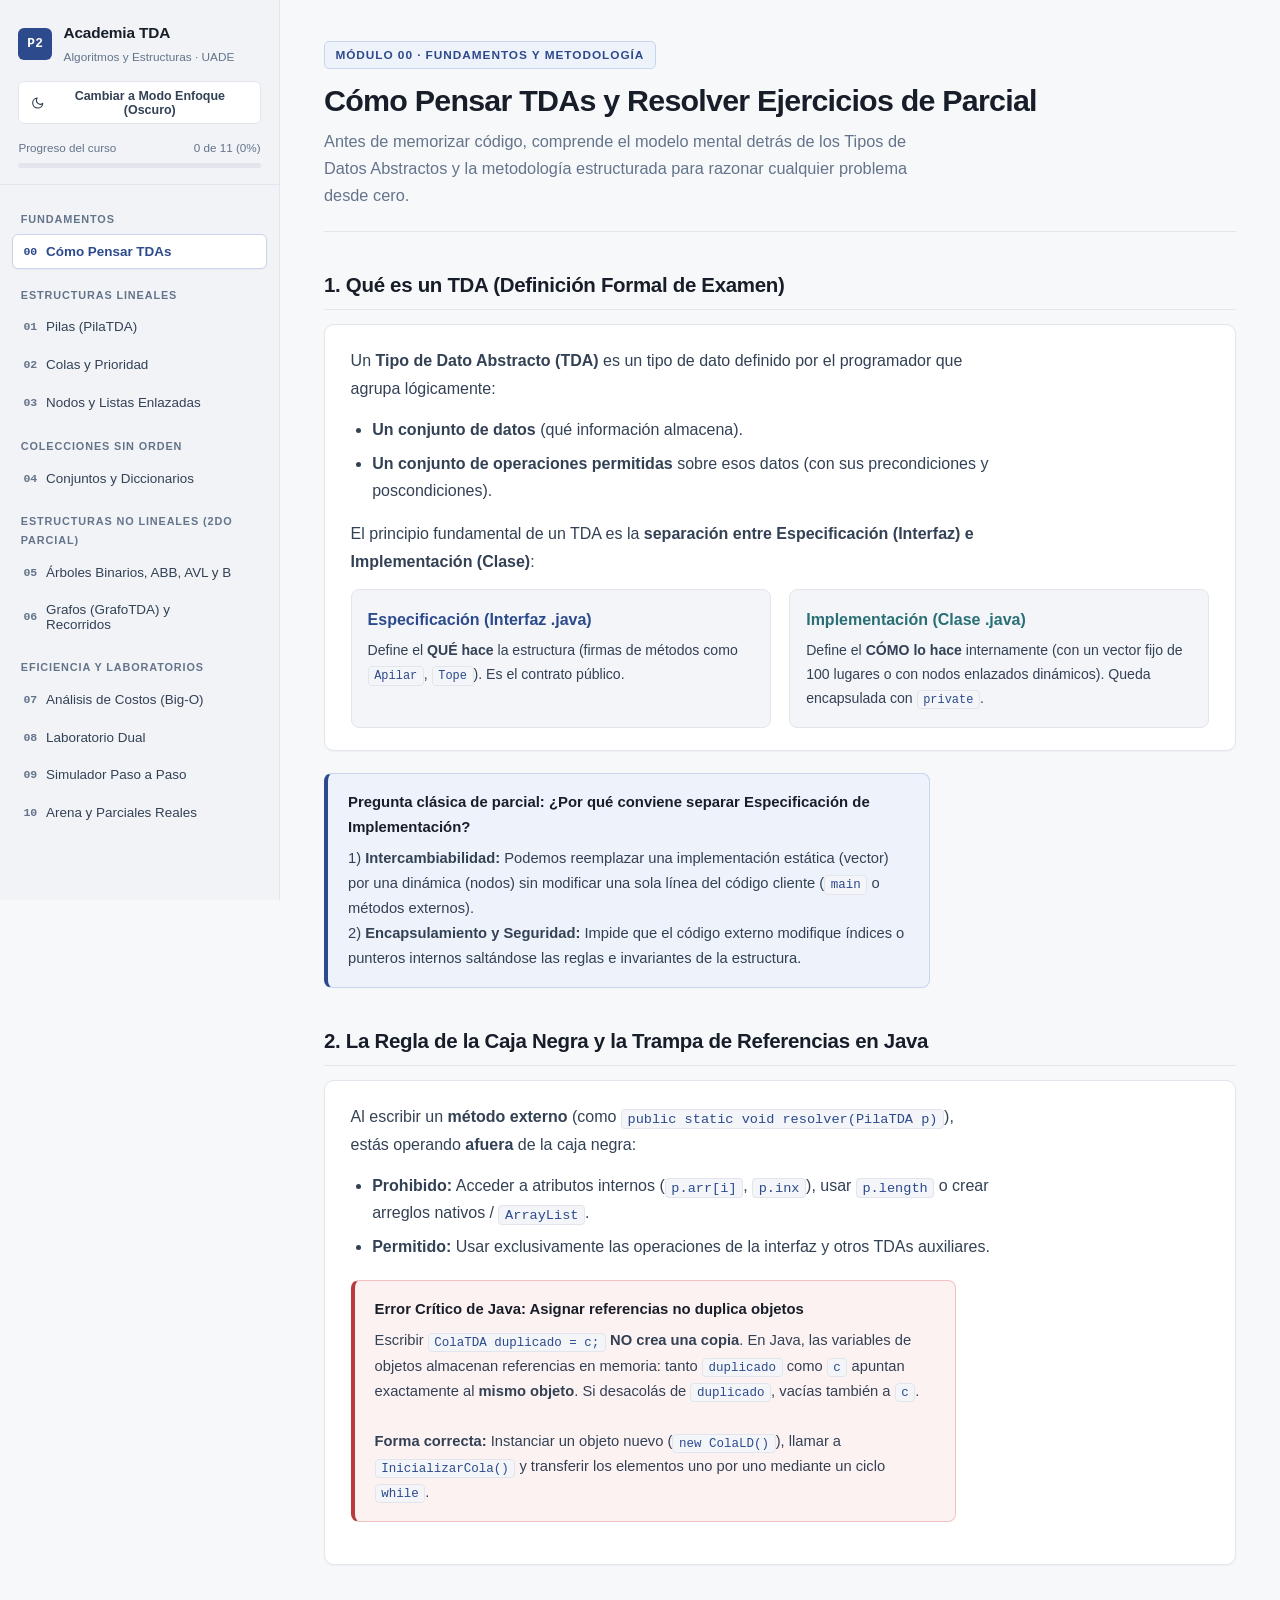
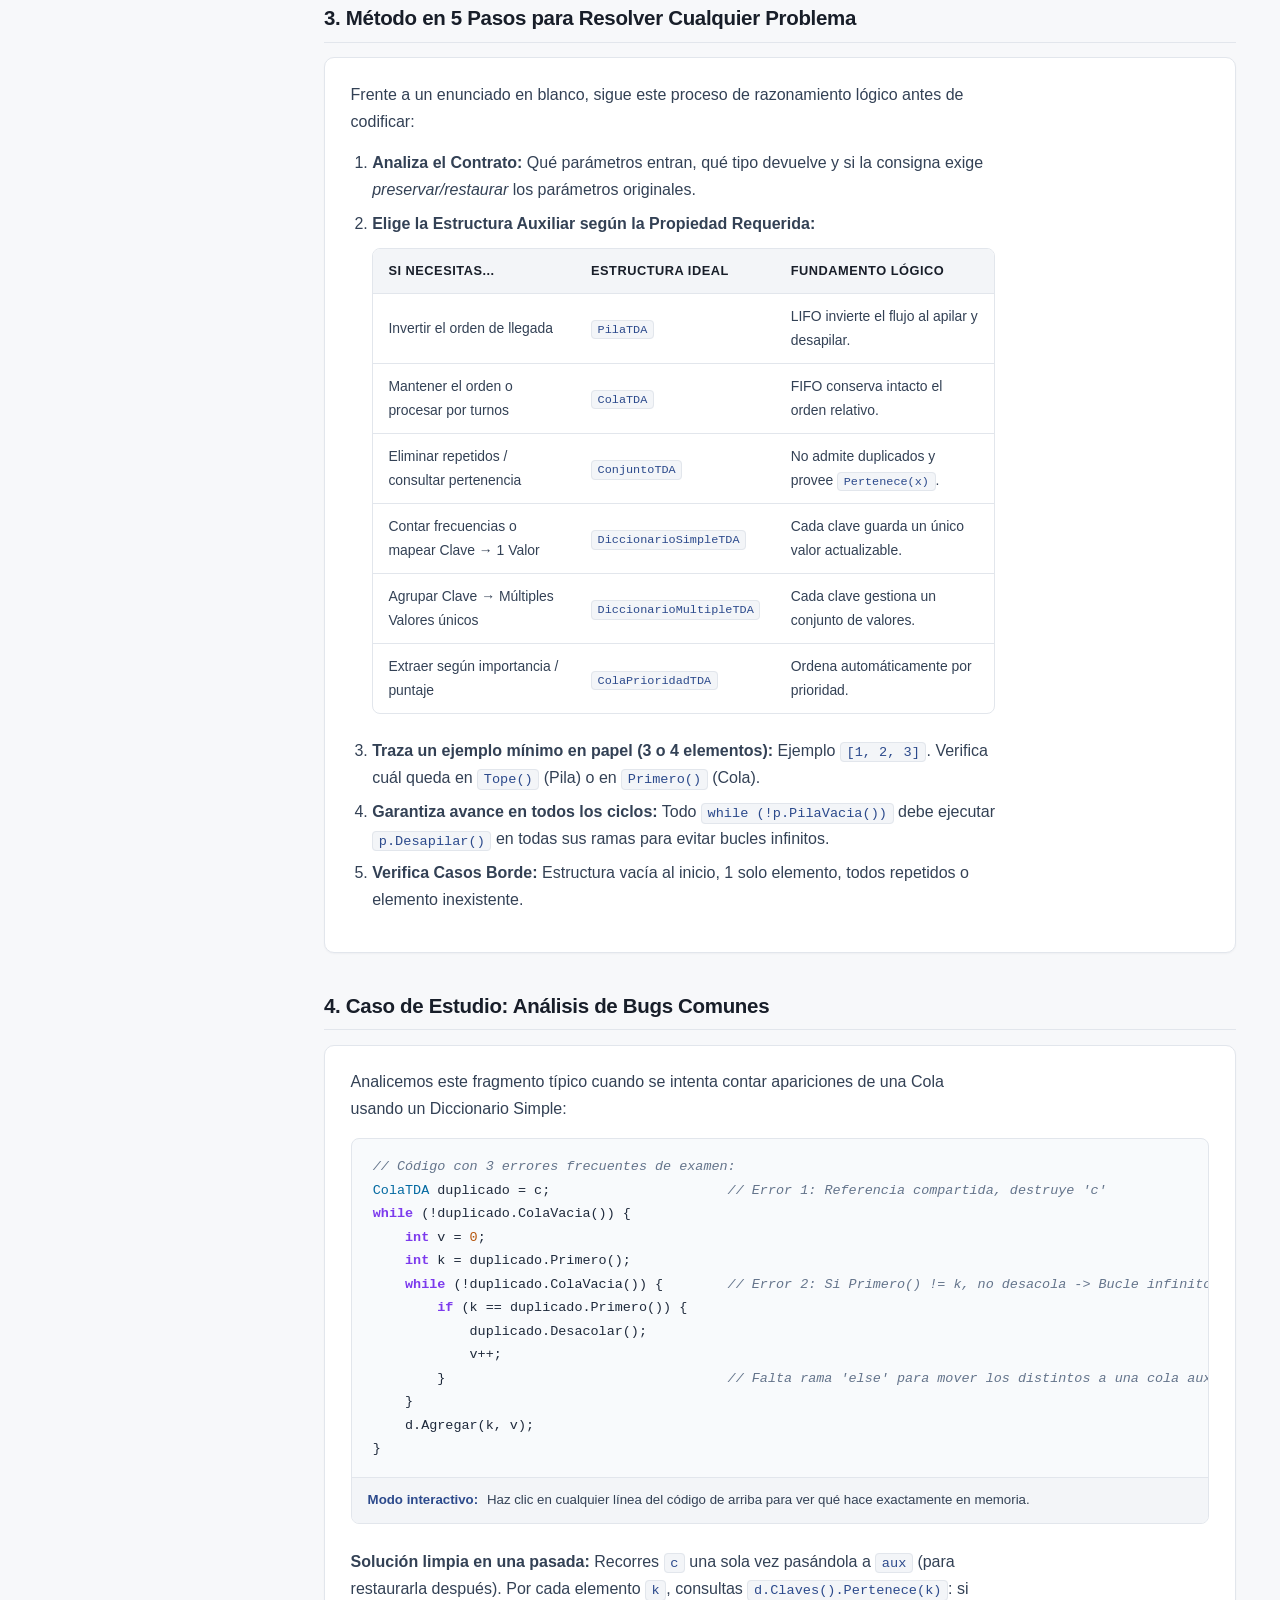
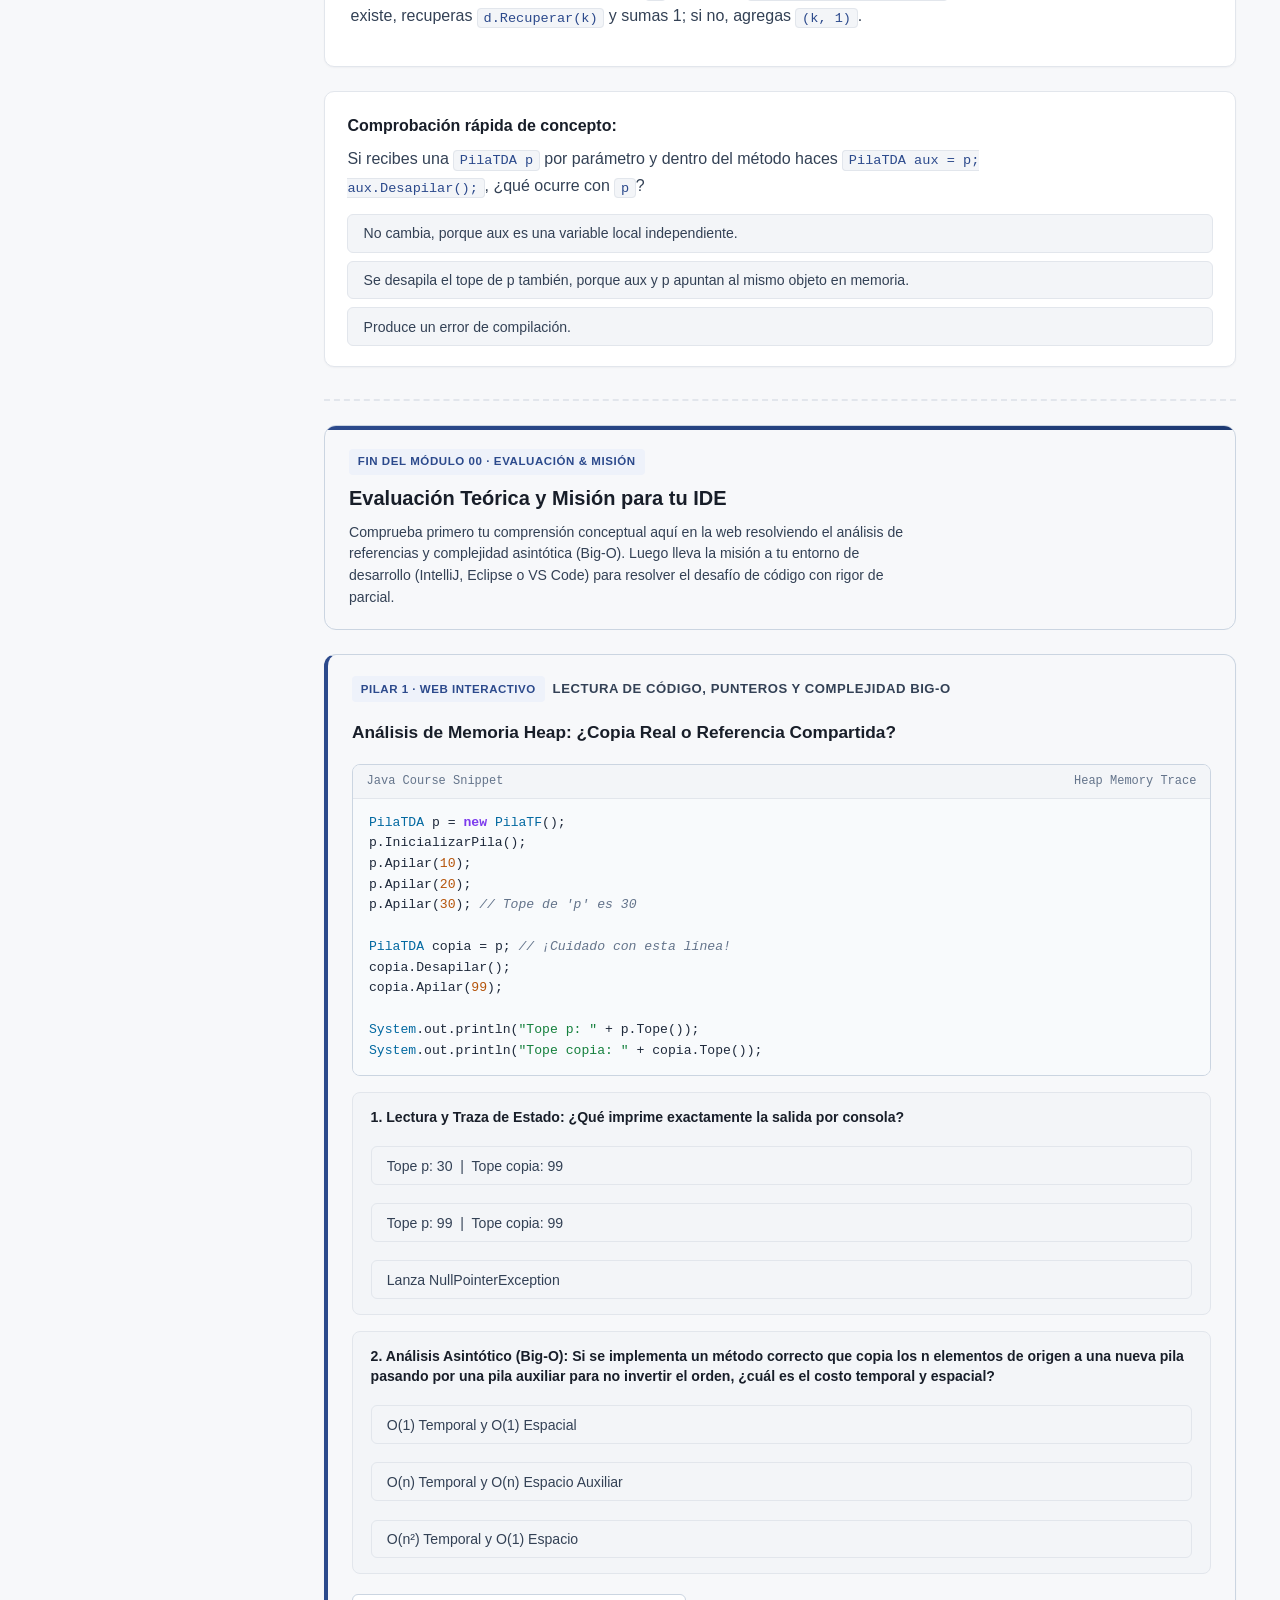
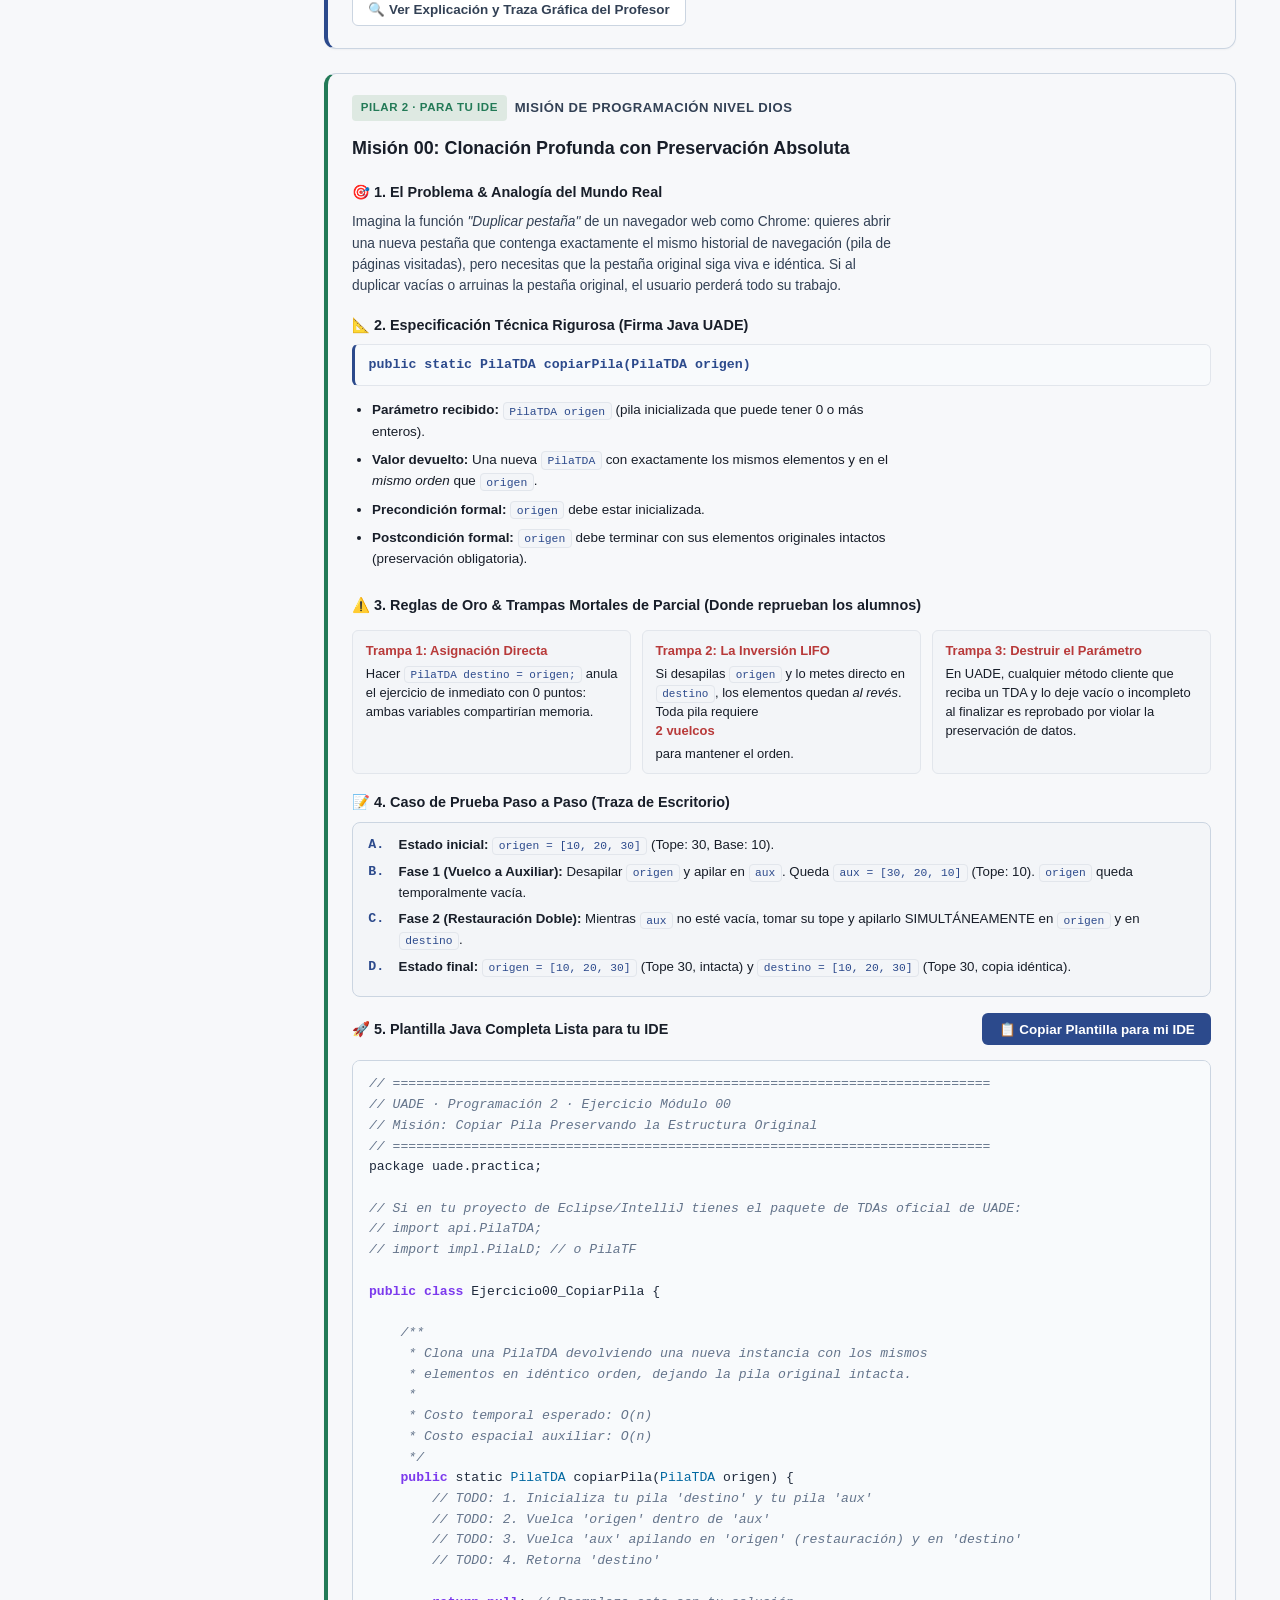
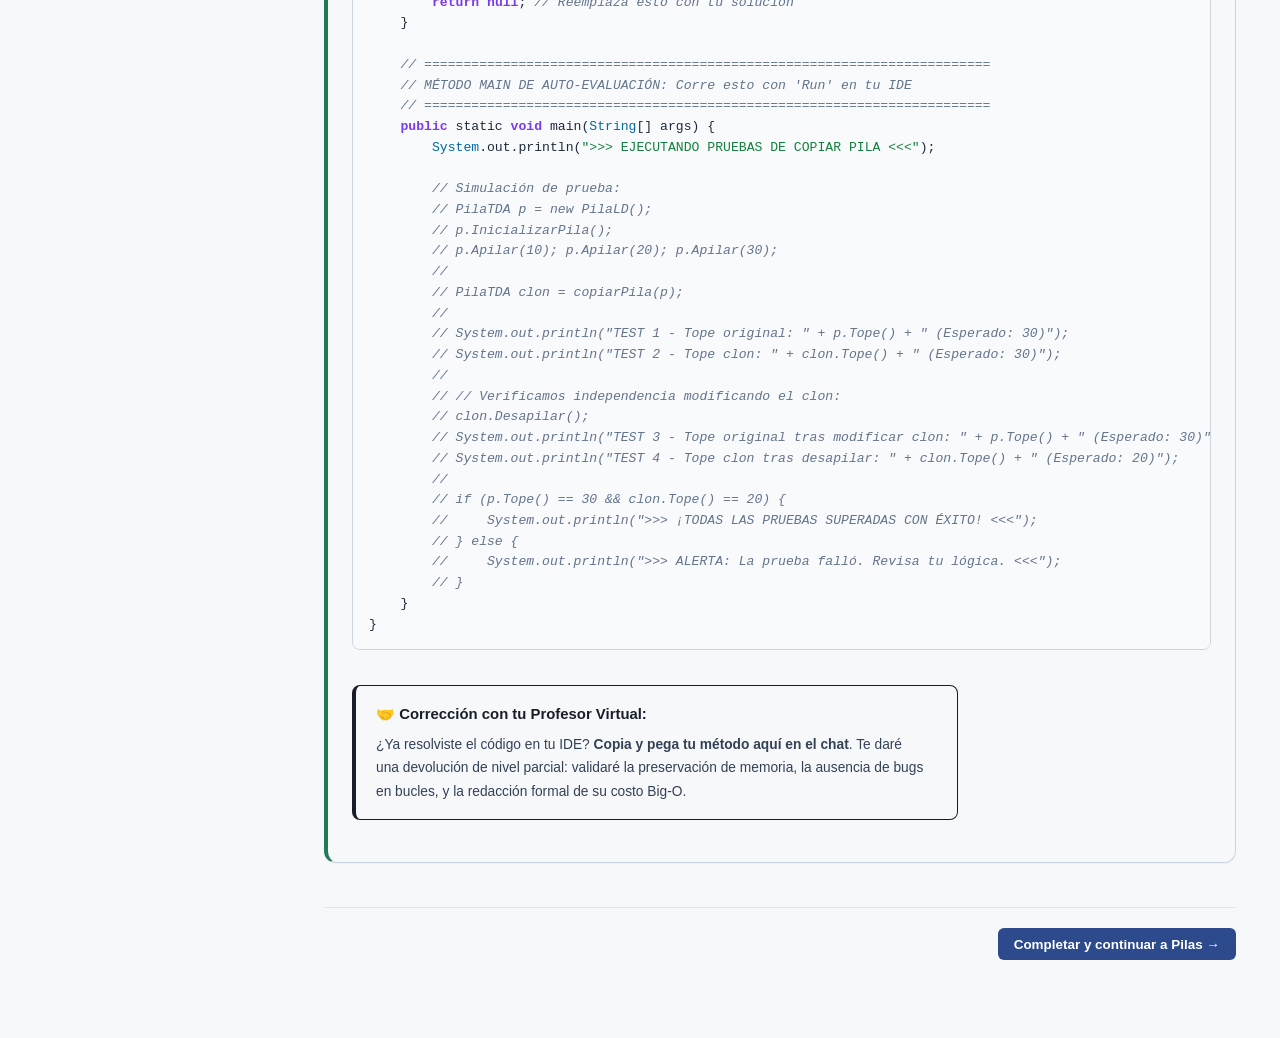
==== index.html @ fd359319 "feat: TDA Academy UADE - Web interactiva, análisis Big-O y misiones para IDE" ====
<!DOCTYPE html>
<html lang="es" data-theme="light">
<head>
  <meta charset="UTF-8">
  <meta name="viewport" content="width=device-width, initial-scale=1.0">
  <title>Academia de TDAs &amp; Algoritmos | Programación II</title>
  <style>
/* ============================================================================
   SISTEMA DE DISEÑO SOBRIO & CIENTÍFICO PARA CONCENTRACIÓN Y APRENDIZAJE
   - Polaridad Positiva por defecto (Papel Cálido #F8F9FB + Tinta Grafito #1E293B)
     basada en estudios de legibilidad, retención cognitiva y reducción de halación.
   - Modo Enfoque Nocturno (Dark Dimmed #13161B + Texto Suave #D8DEE9) para estudio
     nocturno sin deslumbramiento ni colores neón.
   - Paleta cromática desaturada: Índigo Académico (concentración), Verde Salvia (éxito),
     Ámbar Ocre (advertencias), Terracota Suave (errores).
   ============================================================================ */

:root, [data-theme="light"] {
  --bg-body: #f7f8fa;
  --bg-sidebar: #f1f3f6;
  --bg-surface: #ffffff;
  --bg-subtle: #f3f5f8;
  --bg-code: #f8fafc;
  --bg-code-header: #eef1f5;

  --border: #e2e6ec;
  --border-strong: #cbd5e1;

  --text-main: #181e29;
  --text-secondary: #334155;
  --text-muted: #64748b;

  /* Acentos sobrios y de alta concentración */
  --accent: #2c4a8c;          /* Índigo académico profundo */
  --accent-hover: #1e3a73;
  --accent-soft: #eef2fa;
  --accent-border: #c7d5f0;

  --pila: #3b5998;            /* Azul pizarra sobrio */
  --pila-soft: #eef2f9;
  --cola: #2a6f75;            /* Verde-azulado petróleo calmo */
  --cola-soft: #ecf5f6;
  --prio: #5b4b8a;            /* Violeta pizarra desaturado */
  --prio-soft: #f2eff8;
  --conj: #2f7a68;            /* Verde salvia */
  --conj-soft: #edf6f3;

  --success: #237a57;
  --success-soft: #edf7f2;
  --success-border: #b7e1ce;

  --warning: #a16207;
  --warning-soft: #fef9ec;
  --warning-border: #f3dc9b;

  --danger: #b83a3a;
  --danger-soft: #fdf2f2;
  --danger-border: #f2c2c2;

  /* Sintaxis de código (estilo GitHub Light sobrio) */
  --syn-kw: #7c3aed;
  --syn-type: #0369a1;
  --syn-cm: #64748b;
  --syn-str: #15803d;
  --syn-num: #b45309;
  --syn-text: #1e293b;

  --shadow-sm: 0 1px 2px rgba(15, 23, 42, 0.04);
  --shadow-md: 0 4px 12px rgba(15, 23, 42, 0.05);
}

[data-theme="dark"] {
  --bg-body: #14171c;
  --bg-sidebar: #101318;
  --bg-surface: #1b1f26;
  --bg-subtle: #222730;
  --bg-code: #12151a;
  --bg-code-header: #171b22;

  --border: #2a303c;
  --border-strong: #3b4354;

  --text-main: #e2e6ee;       /* Off-white suave, evita fatiga de #FFFFFF puro */
  --text-secondary: #b8c0ce;
  --text-muted: #7f8999;

  --accent: #6c8eef;
  --accent-hover: #85a2f5;
  --accent-soft: rgba(108, 142, 239, 0.12);
  --accent-border: rgba(108, 142, 239, 0.3);

  --pila: #6685c7;
  --pila-soft: rgba(102, 133, 199, 0.14);
  --cola: #4ea3a8;
  --cola-soft: rgba(78, 163, 168, 0.14);
  --prio: #8d7cc2;
  --prio-soft: rgba(141, 124, 194, 0.14);
  --conj: #52a691;
  --conj-soft: rgba(82, 166, 145, 0.14);

  --success: #45a87e;
  --success-soft: rgba(69, 168, 126, 0.12);
  --success-border: rgba(69, 168, 126, 0.35);

  --warning: #d49b38;
  --warning-soft: rgba(212, 155, 56, 0.12);
  --warning-border: rgba(212, 155, 56, 0.35);

  --danger: #d96b6b;
  --danger-soft: rgba(217, 107, 107, 0.12);
  --danger-border: rgba(217, 107, 107, 0.35);

  /* Sintaxis de código (estilo Nord / One Dark calmado) */
  --syn-kw: #b48ead;
  --syn-type: #88c0d0;
  --syn-cm: #6b7688;
  --syn-str: #a3be8c;
  --syn-num: #ebcb8b;
  --syn-text: #d8dee9;

  --shadow-sm: 0 1px 2px rgba(0, 0, 0, 0.25);
  --shadow-md: 0 4px 12px rgba(0, 0, 0, 0.3);
}

* {
  box-sizing: border-box;
  margin: 0;
  padding: 0;
}

html, body {
  max-width: 100%;
  overflow-x: hidden;
}

body {
  background: var(--bg-body);
  color: var(--text-main);
  font-family: "Inter", -apple-system, BlinkMacSystemFont, "Segoe UI", Roboto, "Helvetica Neue", Arial, sans-serif;
  font-size: 16px;
  line-height: 1.7;
  -webkit-font-smoothing: antialiased;
  -moz-osx-font-smoothing: grayscale;
  display: flex;
  min-height: 100vh;
  transition: background-color 0.2s ease, color 0.2s ease;
}

/* Scrollbar sutil */
::-webkit-scrollbar { width: 7px; height: 7px; }
::-webkit-scrollbar-track { background: transparent; }
::-webkit-scrollbar-thumb { background: var(--border-strong); border-radius: 99px; }
::-webkit-scrollbar-thumb:hover { background: var(--text-muted); }

/* Sidebar Navigation */
.sidebar {
  width: 280px;
  background: var(--bg-sidebar);
  border-right: 1px solid var(--border);
  display: flex;
  flex-direction: column;
  position: fixed;
  top: 0;
  bottom: 0;
  left: 0;
  z-index: 100;
  transition: transform 0.25s ease, background-color 0.2s ease;
}

.sidebar-header {
  padding: 1.25rem 1.15rem 1rem;
  border-bottom: 1px solid var(--border);
}

.brand-row {
  display: flex;
  align-items: center;
  gap: 0.7rem;
}

.brand-badge {
  background: var(--accent);
  color: #ffffff;
  font-weight: 700;
  font-size: 0.8rem;
  padding: 0.32rem 0.55rem;
  border-radius: 6px;
  letter-spacing: 0.5px;
  font-family: "JetBrains Mono", "Cascadia Code", Consolas, monospace;
}

.brand-title {
  font-size: 0.96rem;
  font-weight: 700;
  color: var(--text-main);
  letter-spacing: -0.01em;
}

.brand-sub {
  font-size: 0.74rem;
  color: var(--text-muted);
  display: block;
  margin-top: 1px;
}

.theme-toggle-row {
  margin-top: 0.85rem;
  display: flex;
  align-items: center;
  justify-content: space-between;
  gap: 0.5rem;
}

.theme-btn {
  width: 100%;
  background: var(--bg-surface);
  border: 1px solid var(--border);
  color: var(--text-secondary);
  padding: 0.42rem 0.7rem;
  border-radius: 6px;
  font-size: 0.78rem;
  font-weight: 600;
  cursor: pointer;
  display: flex;
  align-items: center;
  justify-content: center;
  gap: 0.45rem;
  transition: all 0.15s ease;
}
.theme-btn:hover {
  border-color: var(--border-strong);
  color: var(--text-main);
}

.progress-wrap {
  margin-top: 0.85rem;
}

.progress-label {
  display: flex;
  justify-content: space-between;
  font-size: 0.73rem;
  color: var(--text-muted);
  font-weight: 500;
  margin-bottom: 0.3rem;
}

.progress-bar-bg {
  height: 5px;
  background: var(--border);
  border-radius: 99px;
  overflow: hidden;
}

.progress-bar-fill {
  height: 100%;
  background: var(--success);
  width: 0%;
  transition: width 0.35s ease;
}

.sidebar-nav {
  flex: 1;
  overflow-y: auto;
  padding: 0.75rem 0.75rem 1.5rem;
}

.nav-group-label {
  font-size: 0.68rem;
  font-weight: 700;
  text-transform: uppercase;
  letter-spacing: 0.08em;
  color: var(--text-muted);
  padding: 0.85rem 0.55rem 0.35rem;
}

.nav-item {
  width: 100%;
  display: flex;
  align-items: center;
  justify-content: space-between;
  gap: 0.5rem;
  background: transparent;
  border: 1px solid transparent;
  color: var(--text-secondary);
  padding: 0.52rem 0.65rem;
  border-radius: 6px;
  font-size: 0.84rem;
  font-weight: 500;
  cursor: pointer;
  text-align: left;
  transition: all 0.15s ease;
  margin-bottom: 0.2rem;
}

.nav-item-left {
  display: flex;
  align-items: center;
  gap: 0.55rem;
  min-width: 0;
}

.nav-num {
  font-family: "JetBrains Mono", "Cascadia Code", Consolas, monospace;
  font-size: 0.72rem;
  color: var(--text-muted);
  font-weight: 600;
  flex-shrink: 0;
}

.nav-item:hover {
  background: var(--bg-surface);
  color: var(--text-main);
}

.nav-item.active {
  background: var(--bg-surface);
  border-color: var(--accent-border);
  color: var(--accent);
  font-weight: 600;
  box-shadow: var(--shadow-sm);
}

.nav-item.active .nav-num {
  color: var(--accent);
}

.nav-check {
  width: 16px;
  height: 16px;
  display: inline-flex;
  align-items: center;
  justify-content: center;
  color: var(--success);
  opacity: 0;
  flex-shrink: 0;
  transition: opacity 0.2s;
}
.nav-item.completed .nav-check { opacity: 1; }

/* Main Content Area */
.main-wrapper {
  margin-left: 280px;
  flex: 1;
  display: flex;
  flex-direction: column;
  min-width: 0;
}

.mobile-topbar {
  display: none;
  background: var(--bg-sidebar);
  border-bottom: 1px solid var(--border);
  padding: 0.7rem 1rem;
  align-items: center;
  justify-content: space-between;
  position: sticky;
  top: 0;
  z-index: 90;
}

.menu-toggle {
  background: var(--bg-surface);
  border: 1px solid var(--border);
  color: var(--text-main);
  padding: 0.38rem 0.75rem;
  border-radius: 6px;
  cursor: pointer;
  font-size: 0.84rem;
  font-weight: 600;
}

.content-container {
  max-width: 1020px;
  width: 100%;
  margin: 0 auto;
  padding: 2.5rem 2.75rem 5rem;
}

.module-view {
  display: none;
  animation: fadeSlide 0.2s ease-out;
}
.module-view.active { display: block; }

@keyframes fadeSlide {
  from { opacity: 0; transform: translateY(6px); }
  to { opacity: 1; transform: translateY(0); }
}

/* Typography & Hero */
.hero-header {
  margin-bottom: 2rem;
  padding-bottom: 1.4rem;
  border-bottom: 1px solid var(--border);
}

.module-kicker {
  display: inline-flex;
  align-items: center;
  gap: 0.45rem;
  font-size: 0.74rem;
  font-weight: 700;
  text-transform: uppercase;
  letter-spacing: 0.08em;
  color: var(--accent);
  background: var(--accent-soft);
  border: 1px solid var(--accent-border);
  padding: 0.2rem 0.65rem;
  border-radius: 5px;
  margin-bottom: 0.75rem;
}

h1.module-title {
  font-size: 1.9rem;
  font-weight: 750;
  letter-spacing: -0.025em;
  line-height: 1.25;
  color: var(--text-main);
  margin-bottom: 0.55rem;
}

p.module-lead {
  font-size: 1.02rem;
  color: var(--text-muted);
  max-width: 68ch;
  line-height: 1.65;
  margin-bottom: 0;
}

h2.section-h2 {
  font-size: 1.28rem;
  font-weight: 700;
  letter-spacing: -0.015em;
  margin: 2.25rem 0 0.9rem;
  color: var(--text-main);
  padding-bottom: 0.35rem;
  border-bottom: 1px solid var(--border);
}

h3.section-h3 {
  font-size: 1rem;
  font-weight: 700;
  margin: 1.1rem 0 0.45rem;
  color: var(--text-main);
}

p {
  margin-bottom: 0.9rem;
  color: var(--text-secondary);
  max-width: 72ch;
}

ul, ol {
  margin-left: 1.35rem;
  margin-bottom: 1rem;
  color: var(--text-secondary);
  max-width: 70ch;
}

li { margin-bottom: 0.42rem; }

code {
  background: var(--bg-subtle);
  border: 1px solid var(--border);
  color: var(--accent);
  padding: 0.1rem 0.35rem;
  border-radius: 4px;
  font-family: "JetBrains Mono", "Cascadia Code", Consolas, Monaco, monospace;
  font-size: 0.85em;
  font-weight: 500;
}

/* Cards & Callouts */
.card {
  background: var(--bg-surface);
  border: 1px solid var(--border);
  border-radius: 10px;
  padding: 1.4rem 1.6rem;
  margin-bottom: 1.35rem;
  box-shadow: var(--shadow-sm);
  min-width: 0;
}

.card-grid-2 {
  display: grid;
  grid-template-columns: repeat(2, 1fr);
  gap: 1.15rem;
  margin-bottom: 1.35rem;
}

.card-grid-3 {
  display: grid;
  grid-template-columns: repeat(3, 1fr);
  gap: 1.15rem;
  margin-bottom: 1.35rem;
}

.grafo-split-grid {
  display: grid;
  grid-template-columns: 1.25fr 0.75fr;
  gap: 1rem;
  margin-top: 0.85rem;
  align-items: start;
}

.sim-structs-grid {
  display: grid;
  grid-template-columns: 1fr 1fr;
  gap: 0.9rem;
}

.select-responsive {
  width: 100%;
  max-width: 440px;
  min-width: 0;
}

.tree-type-row {
  display: flex;
  justify-content: space-between;
  align-items: flex-start;
  gap: 1rem;
}

.practice-card, .dual-viz-panel, .internal-box, .code-tabs-container,
.viz-internals, .viz-stage, .sim-grid > *, .arena-grid > *,
.grafo-split-grid > *, .sim-structs-grid > *, .inline-practice-grid > * {
  min-width: 0;
}

.sidebar-backdrop {
  position: fixed;
  inset: 0;
  background: rgba(15, 23, 42, 0.5);
  z-index: 95;
  display: none;
}
.sidebar-backdrop.open {
  display: block;
}

.sidebar-close-btn {
  display: none;
  background: var(--bg-surface);
  border: 1px solid var(--border);
  color: var(--text-muted);
  border-radius: 6px;
  padding: 0.25rem 0.55rem;
  font-size: 0.78rem;
  font-weight: 700;
  cursor: pointer;
}
.sidebar-close-btn:hover { color: var(--text-main); }

.mobile-topbar-actions {
  display: flex;
  align-items: center;
  gap: 0.45rem;
}

.callout {
  border-radius: 8px;
  padding: 1rem 1.25rem;
  margin: 1.25rem 0;
  border: 1px solid;
  border-left-width: 4px;
  font-size: 0.92rem;
  max-width: 74ch;
}

.callout-info { background: var(--accent-soft); border-color: var(--accent-border); border-left-color: var(--accent); color: var(--text-secondary); }
.callout-warn { background: var(--warning-soft); border-color: var(--warning-border); border-left-color: var(--warning); color: var(--text-secondary); }
.callout-danger { background: var(--danger-soft); border-color: var(--danger-border); border-left-color: var(--danger); color: var(--text-secondary); }
.callout-tip { background: var(--success-soft); border-color: var(--success-border); border-left-color: var(--success); color: var(--text-secondary); }

.callout strong.callout-title {
  display: flex;
  align-items: center;
  gap: 0.45rem;
  margin-bottom: 0.35rem;
  font-size: 0.93rem;
  color: var(--text-main);
}

/* Tables */
.table-wrap {
  overflow-x: auto;
  margin: 1rem 0 1.4rem;
  border-radius: 8px;
  border: 1px solid var(--border);
  background: var(--bg-surface);
}

table {
  width: 100%;
  border-collapse: collapse;
  font-size: 0.87rem;
}

th {
  background: var(--bg-subtle);
  color: var(--text-main);
  font-weight: 600;
  text-align: left;
  padding: 0.7rem 0.95rem;
  border-bottom: 1px solid var(--border);
  font-size: 0.8rem;
  text-transform: uppercase;
  letter-spacing: 0.04em;
}

td {
  padding: 0.68rem 0.95rem;
  border-bottom: 1px solid var(--border);
  color: var(--text-secondary);
}

tr:last-child td { border-bottom: none; }
tr:hover td { background: var(--bg-subtle); }

.badge-o1 { background: var(--success-soft); color: var(--success); border: 1px solid var(--success-border); padding: 0.12rem 0.45rem; border-radius: 4px; font-weight: 700; font-family: monospace; font-size: 0.8rem; }
.badge-on { background: var(--warning-soft); color: var(--warning); border: 1px solid var(--warning-border); padding: 0.12rem 0.45rem; border-radius: 4px; font-weight: 700; font-family: monospace; font-size: 0.8rem; }
.badge-on2 { background: var(--danger-soft); color: var(--danger); border: 1px solid var(--danger-border); padding: 0.12rem 0.45rem; border-radius: 4px; font-weight: 700; font-family: monospace; font-size: 0.8rem; }

/* Code Tabs & Pre */
.code-tabs-container {
  background: var(--bg-code);
  border: 1px solid var(--border);
  border-radius: 8px;
  overflow: hidden;
  margin: 1rem 0 1.5rem;
}

.code-tab-bar {
  background: var(--bg-code-header);
  border-bottom: 1px solid var(--border);
  display: flex;
  flex-wrap: wrap;
  gap: 0.2rem;
  padding: 0.4rem 0.6rem;
}

.code-tab-btn {
  background: transparent;
  border: 1px solid transparent;
  color: var(--text-muted);
  padding: 0.35rem 0.75rem;
  border-radius: 5px;
  font-size: 0.78rem;
  font-weight: 600;
  cursor: pointer;
  font-family: "JetBrains Mono", "Cascadia Code", Consolas, monospace;
}

.code-tab-btn:hover { color: var(--text-main); }
.code-tab-btn.active {
  background: var(--bg-surface);
  border-color: var(--border);
  color: var(--accent);
}

.code-panel {
  display: none;
  padding: 1rem 1.2rem;
  overflow-x: auto;
}
.code-panel.active { display: block; }

pre {
  font-family: "JetBrains Mono", "Cascadia Code", Consolas, Monaco, monospace;
  font-size: 0.84rem;
  line-height: 1.6;
  color: var(--syn-text);
  margin: 0;
  white-space: pre;
}

.kw { color: var(--syn-kw); font-weight: 600; }
.type { color: var(--syn-type); }
.cm { color: var(--syn-cm); font-style: italic; }
.str { color: var(--syn-str); }
.num { color: var(--syn-num); }

/* Buttons & Inputs */
.btn {
  padding: 0.48rem 0.95rem;
  border-radius: 6px;
  font-weight: 600;
  font-size: 0.84rem;
  border: 1px solid transparent;
  cursor: pointer;
  display: inline-flex;
  align-items: center;
  justify-content: center;
  gap: 0.4rem;
  transition: all 0.15s ease;
}
.btn:active { transform: translateY(1px); }

.btn-primary { background: var(--accent); color: #ffffff; }
.btn-primary:hover { background: var(--accent-hover); }

.btn-pila { background: var(--pila); color: #ffffff; }
.btn-pila:hover { filter: brightness(0.92); }

.btn-success { background: var(--success); color: #ffffff; }
.btn-success:hover { filter: brightness(0.92); }

.btn-prio { background: var(--prio); color: #ffffff; }
.btn-prio:hover { filter: brightness(0.92); }

.btn-conj { background: var(--conj); color: #ffffff; }
.btn-conj:hover { filter: brightness(0.92); }

.btn-outline {
  background: var(--bg-surface);
  border-color: var(--border-strong);
  color: var(--text-secondary);
}
.btn-outline:hover {
  background: var(--bg-subtle);
  color: var(--text-main);
}

.input-box {
  background: var(--bg-surface);
  border: 1px solid var(--border-strong);
  color: var(--text-main);
  padding: 0.46rem 0.7rem;
  border-radius: 6px;
  font-size: 0.88rem;
  font-weight: 600;
}
.input-box:focus { outline: none; border-color: var(--accent); }

/* Visualizers (Sober & High Clarity) */
.dual-viz-panel {
  background: var(--bg-surface);
  border: 1px solid var(--border);
  border-radius: 10px;
  padding: 1.25rem 1.4rem;
  margin: 1.25rem 0 1.75rem;
  box-shadow: var(--shadow-sm);
}

.viz-grid {
  display: grid;
  grid-template-columns: 210px 1fr;
  gap: 1.15rem;
  margin-top: 1rem;
}

.viz-stage {
  background: var(--bg-subtle);
  border: 1px solid var(--border);
  border-radius: 8px;
  padding: 1rem;
  display: flex;
  flex-direction: column;
  align-items: center;
  justify-content: center;
  min-height: 210px;
}

.viz-internals {
  display: flex;
  flex-direction: column;
  gap: 0.9rem;
}

.internal-box {
  background: var(--bg-subtle);
  border: 1px solid var(--border);
  border-radius: 8px;
  padding: 0.8rem 1rem;
}

.internal-title {
  font-size: 0.73rem;
  font-weight: 700;
  color: var(--text-muted);
  text-transform: uppercase;
  letter-spacing: 0.05em;
  margin-bottom: 0.55rem;
  display: flex;
  justify-content: space-between;
}

/* Logical Stack (Sober Academic Slate-Blue) */
.stack-tube {
  width: 112px;
  min-height: 165px;
  border-left: 2px solid var(--pila);
  border-right: 2px solid var(--pila);
  border-bottom: 2px solid var(--pila);
  border-radius: 0 0 8px 8px;
  display: flex;
  flex-direction: column-reverse;
  padding: 5px;
  gap: 5px;
  background: var(--bg-surface);
}

.stack-block {
  background: var(--pila);
  color: #ffffff;
  font-weight: 700;
  text-align: center;
  padding: 0.34rem;
  border-radius: 4px;
  font-size: 0.88rem;
  font-family: "JetBrains Mono", monospace;
  animation: popDown 0.18s ease-out;
}
.stack-block.top-highlight {
  outline: 2px solid var(--warning);
  outline-offset: 1px;
}

@keyframes popDown {
  from { transform: translateY(-10px); opacity: 0; }
  to { transform: translateY(0); opacity: 1; }
}

/* Logical Queue (Sober Teal) */
.queue-track {
  width: 100%;
  min-height: 70px;
  border-top: 1px dashed var(--cola);
  border-bottom: 1px dashed var(--cola);
  display: flex;
  align-items: center;
  gap: 8px;
  padding: 8px 10px;
  background: var(--bg-surface);
  overflow-x: auto;
}

.queue-block {
  min-width: 44px;
  height: 44px;
  background: var(--cola);
  color: #ffffff;
  font-weight: 700;
  border-radius: 5px;
  font-family: "JetBrains Mono", monospace;
  display: flex;
  align-items: center;
  justify-content: center;
  flex-shrink: 0;
  animation: slideLeft 0.18s ease-out;
}
.queue-block.first-highlight {
  outline: 2px solid var(--warning);
  outline-offset: 1px;
}

@keyframes slideLeft {
  from { transform: translateX(14px); opacity: 0; }
  to { transform: translateX(0); opacity: 1; }
}

/* Static Array Cells */
.array-row {
  display: flex;
  align-items: center;
  gap: 4px;
  overflow-x: auto;
  padding-bottom: 2px;
}

.arr-cell {
  min-width: 38px;
  height: 40px;
  border: 1px solid var(--border);
  border-radius: 4px;
  display: flex;
  flex-direction: column;
  align-items: center;
  justify-content: center;
  background: var(--bg-surface);
  font-family: "JetBrains Mono", monospace;
  font-size: 0.82rem;
  color: var(--text-muted);
}

.arr-cell.occupied {
  border-color: var(--accent);
  background: var(--accent-soft);
  color: var(--text-main);
  font-weight: 700;
}
.arr-cell.ghost {
  opacity: 0.45;
  border-style: dashed;
}
.arr-idx { font-size: 0.6rem; color: var(--text-muted); line-height: 1; margin-top: 2px; }

/* Dynamic Linked Nodes */
.nodes-row {
  display: flex;
  align-items: center;
  flex-wrap: wrap;
  gap: 6px;
}

.node-ptr-label {
  font-family: "JetBrains Mono", monospace;
  font-size: 0.74rem;
  font-weight: 600;
  color: var(--warning);
  background: var(--warning-soft);
  padding: 0.15rem 0.45rem;
  border-radius: 4px;
  border: 1px solid var(--warning-border);
}

.node-box {
  display: inline-flex;
  border: 1px solid var(--border-strong);
  border-radius: 5px;
  overflow: hidden;
  background: var(--bg-surface);
  font-family: "JetBrains Mono", monospace;
  font-size: 0.8rem;
}
.node-box.active-node {
  border-color: var(--accent);
  box-shadow: 0 0 0 2px var(--accent-soft);
}
.node-box.deleted-node {
  border-color: var(--danger);
  opacity: 0.45;
  text-decoration: line-through;
}

.node-info {
  padding: 0.28rem 0.55rem;
  font-weight: 700;
  color: var(--text-main);
  border-right: 1px solid var(--border);
}
.node-sig {
  padding: 0.28rem 0.45rem;
  color: var(--text-muted);
  font-size: 0.7rem;
  background: var(--bg-subtle);
}
.node-arrow { color: var(--text-muted); font-weight: 600; font-size: 0.85rem; }
.node-null { font-family: "JetBrains Mono", monospace; font-size: 0.78rem; color: var(--danger); font-weight: 700; }

/* Simulator Code Line Highlight */
.sim-grid {
  display: grid;
  grid-template-columns: 1fr 1.05fr;
  gap: 1.25rem;
}
.sim-code-line {
  display: block;
  padding: 0.14rem 0.55rem;
  border-radius: 4px;
  color: var(--text-muted);
  font-family: "JetBrains Mono", "Cascadia Code", Consolas, monospace;
  font-size: 0.82rem;
}
.sim-code-line.active {
  background: var(--accent-soft);
  color: var(--text-main);
  font-weight: 700;
  border-left: 3px solid var(--accent);
}

/* Quiz / Comprehension Checks */
.quiz-box {
  background: var(--bg-surface);
  border: 1px solid var(--border);
  border-radius: 10px;
  padding: 1.25rem 1.4rem;
  margin-top: 1.5rem;
  box-shadow: var(--shadow-sm);
}
.quiz-option {
  display: block;
  width: 100%;
  text-align: left;
  background: var(--bg-subtle);
  border: 1px solid var(--border);
  color: var(--text-secondary);
  padding: 0.65rem 0.95rem;
  border-radius: 6px;
  margin-top: 0.5rem;
  cursor: pointer;
  font-size: 0.88rem;
  transition: all 0.15s;
}
.quiz-option:hover { border-color: var(--accent); color: var(--text-main); }
.quiz-option.correct { background: var(--success-soft); border-color: var(--success); color: var(--text-main); font-weight: 600; }
.quiz-option.wrong { background: var(--danger-soft); border-color: var(--danger); color: var(--text-main); }
.quiz-feedback { margin-top: 0.75rem; font-size: 0.86rem; display: none; }

/* Arena & Code Editor */
.arena-grid {
  display: grid;
  grid-template-columns: 1.1fr 0.9fr;
  gap: 1.25rem;
}
.editor-textarea {
  width: 100%;
  height: 360px;
  background: var(--bg-code);
  border: 1px solid var(--border-strong);
  border-radius: 8px;
  color: var(--syn-text);
  font-family: "JetBrains Mono", "Cascadia Code", Consolas, monospace;
  font-size: 0.85rem;
  padding: 1rem;
  line-height: 1.55;
  resize: vertical;
  outline: none;
}
.editor-textarea:focus { border-color: var(--accent); }

.test-card {
  background: var(--bg-subtle);
  border: 1px solid var(--border);
  border-radius: 6px;
  padding: 0.75rem 0.95rem;
  margin-bottom: 0.6rem;
}
.test-card.pass { border-left: 4px solid var(--success); }
.test-card.fail { border-left: 4px solid var(--danger); }

/* Trace log */
.trace-log {
  margin-top: 0.65rem;
  font-family: "JetBrains Mono", monospace;
  font-size: 0.8rem;
  color: var(--text-secondary);
  background: var(--bg-subtle);
  border: 1px solid var(--border);
  padding: 0.5rem 0.75rem;
  border-radius: 6px;
}

/* Footer Nav */
.lesson-footer {
  display: flex;
  justify-content: space-between;
  align-items: center;
  margin-top: 2.75rem;
  padding-top: 1.25rem;
  border-top: 1px solid var(--border);
}

/* Responsive Mobile & Tablet UI/UX */
@media (max-width: 960px) {
  body { flex-direction: column; }
  .sidebar {
    transform: translateX(-100%);
    max-width: 85vw;
    box-shadow: var(--shadow-md);
  }
  .sidebar.open { transform: translateX(0); }
  .sidebar-close-btn { display: inline-flex; align-items: center; }
  .main-wrapper { margin-left: 0; width: 100%; }
  .mobile-topbar { display: flex; width: 100%; }
  .card-grid-2, .card-grid-3, .viz-grid, .sim-grid, .arena-grid,
  .grafo-split-grid, .sim-structs-grid, .inline-practice-grid {
    grid-template-columns: 1fr;
  }
  .content-container { padding: 1.25rem 1rem 3.75rem; }
}

@media (max-width: 640px) {
  .content-container { padding: 1rem 0.85rem 4rem; }
  .hero-header { margin-bottom: 1.35rem; padding-bottom: 1rem; }
  .module-title { font-size: 1.4rem; line-height: 1.25; }
  .module-lead { font-size: 0.93rem; }
  .section-h2 { font-size: 1.14rem; margin: 1.6rem 0 0.7rem; }
  .card, .practice-card, .dual-viz-panel { padding: 1rem 0.95rem; border-radius: 9px; }
  .callout { padding: 0.85rem 1rem; font-size: 0.88rem; }
  .code-tab-bar {
    flex-wrap: nowrap;
    overflow-x: auto;
    -webkit-overflow-scrolling: touch;
    scrollbar-width: none;
  }
  .code-tab-bar::-webkit-scrollbar { display: none; }
  .code-tab-btn {
    flex-shrink: 0;
    white-space: nowrap;
    padding: 0.45rem 0.72rem;
  }
  .code-panel { padding: 0.8rem 0.85rem; }
  pre { font-size: 0.78rem; line-height: 1.52; }
  .code-editor-wrap { height: 195px; }
  .code-editor-wrap.arena-size { height: 250px; min-height: 190px; }
  .code-editor-wrap.snippet-size { height: 145px; }
  .code-editor-backdrop, .code-editor-textarea {
    font-size: 0.8rem;
    padding: 0.75rem;
  }
  .btn { min-height: 40px; padding: 0.5rem 0.85rem; }
  input.input-box, select.input-box {
    font-size: 16px;
    min-height: 40px;
    max-width: 100%;
  }
  .quiz-option { padding: 0.75rem 0.85rem; font-size: 0.86rem; }
  .lesson-footer {
    flex-direction: column-reverse;
    align-items: stretch;
    gap: 0.65rem;
    margin-top: 2rem;
  }
  .lesson-footer .btn { width: 100%; }
  .internal-title { flex-wrap: wrap; gap: 0.25rem; }
  .tree-type-row { flex-direction: column-reverse; gap: 0.65rem; }
  .glossary-grid { grid-template-columns: 1fr; }
}

/* ============================================================================
   Inline Practice Blocks (Ejercicios de Lectura y Código dentro de cada módulo)
   ============================================================================ */
.inline-practice-section {
  margin-top: 2.25rem;
  padding-top: 1.5rem;
  border-top: 2px dashed var(--border);
}

.inline-practice-grid {
  display: grid;
  grid-template-columns: 1fr 1fr;
  gap: 1.25rem;
  margin-top: 1rem;
}

.practice-card {
  background: var(--bg-surface);
  border: 1px solid var(--border);
  border-radius: 10px;
  padding: 1.25rem 1.35rem;
  box-shadow: var(--shadow-sm);
}

.practice-tag {
  display: inline-block;
  font-size: 0.7rem;
  font-weight: 700;
  text-transform: uppercase;
  letter-spacing: 0.06em;
  padding: 0.16rem 0.55rem;
  border-radius: 4px;
  margin-bottom: 0.6rem;
  background: var(--bg-subtle);
  color: var(--accent);
  border: 1px solid var(--accent-border);
}

.inline-editor {
  width: 100%;
  height: 210px;
  background: var(--bg-code);
  border: 1px solid var(--border-strong);
  border-radius: 6px;
  color: var(--syn-text);
  font-family: "JetBrains Mono", "Cascadia Code", Consolas, monospace;
  font-size: 0.81rem;
  padding: 0.8rem;
  line-height: 1.5;
  resize: vertical;
  outline: none;
  margin: 0.6rem 0;
}
.inline-editor:focus { border-color: var(--accent); }

.inline-test-out {
  margin-top: 0.65rem;
  font-size: 0.8rem;
}

/* SVG Tree & Graph Stage */
.svg-stage {
  background: var(--bg-subtle);
  border: 1px solid var(--border);
  border-radius: 8px;
  width: 100%;
  min-height: 260px;
  display: flex;
  align-items: center;
  justify-content: center;
  overflow-x: auto;
  margin-top: 0.9rem;
}

.svg-node-circle {
  fill: var(--bg-surface);
  stroke: var(--accent);
  stroke-width: 2;
  transition: all 0.25s ease;
}
.svg-node-circle.visited {
  fill: var(--accent);
  stroke: var(--accent);
}
.svg-node-text {
  fill: var(--text-main);
  font-family: "JetBrains Mono", monospace;
  font-size: 13px;
  font-weight: 700;
  text-anchor: middle;
  dominant-baseline: central;
}
.svg-node-text.visited {
  fill: #ffffff;
}
.svg-stage svg {
  max-width: 100%;
  height: auto;
}
.svg-edge {
  stroke: var(--border-strong);
  stroke-width: 1.75;
  fill: none;
}
.svg-weight-bg {
  fill: var(--bg-surface);
  stroke: var(--border);
  stroke-width: 1;
}
.svg-weight-text {
  fill: var(--text-secondary);
  font-family: "JetBrains Mono", monospace;
  font-size: 11px;
  font-weight: 700;
  text-anchor: middle;
  dominant-baseline: central;
}

.matrix-table {
  width: auto;
  border-collapse: collapse;
  font-family: "JetBrains Mono", monospace;
  font-size: 0.78rem;
}
.matrix-table th, .matrix-table td {
  border: 1px solid var(--border);
  padding: 0.35rem 0.6rem;
  text-align: center;
  min-width: 34px;
}
.matrix-table th {
  background: var(--bg-subtle);
  color: var(--text-main);
}
.matrix-table td.has-edge {
  background: var(--accent-soft);
  color: var(--accent);
  font-weight: 700;
}

/* ============================================================================
   HIGHLIGHTED CODE EDITORS (Overlay Backdrop + Transparent Textarea)
   ============================================================================ */
.code-editor-wrap {
  position: relative;
  width: 100%;
  height: 215px;
  min-height: 150px;
  background: var(--bg-code);
  border: 1px solid var(--border-strong);
  border-radius: 8px;
  overflow: hidden;
  resize: vertical;
  margin: 0.55rem 0;
}
.code-editor-wrap.arena-size {
  height: 360px;
  min-height: 240px;
  margin: 0;
}
.code-editor-wrap.snippet-size {
  height: 155px;
  min-height: 110px;
}
.code-editor-wrap:focus-within {
  border-color: var(--accent);
  box-shadow: 0 0 0 2px var(--accent-soft);
}

.code-editor-backdrop,
.code-editor-textarea {
  position: absolute;
  inset: 0;
  width: 100%;
  height: 100%;
  margin: 0;
  padding: 0.85rem;
  font-family: "JetBrains Mono", "Cascadia Code", Consolas, monospace;
  font-size: 0.82rem;
  line-height: 1.52;
  tab-size: 4;
  white-space: pre-wrap;
  word-wrap: break-word;
  overflow-y: scroll;
  overflow-x: auto;
  border: none;
  outline: none;
  box-sizing: border-box;
  letter-spacing: normal;
}

.code-editor-backdrop {
  z-index: 1;
  pointer-events: none;
  color: var(--syn-text);
  background: transparent;
}

.code-editor-textarea {
  z-index: 2;
  background: transparent !important;
  color: transparent !important;
  caret-color: var(--text-main);
  resize: none;
}
.code-editor-textarea::selection {
  background: rgba(59, 130, 246, 0.28);
  color: transparent;
}

/* Interactive Clickable Lines & Strategy Live Inspector */
.code-line-interactive {
  display: block;
  padding: 1px 6px;
  margin: 0 -6px;
  border-radius: 4px;
  cursor: pointer;
  border-left: 2px solid transparent;
  transition: background 0.14s ease, border-color 0.14s ease;
}
.code-line-interactive:hover {
  background: var(--accent-soft);
}
.code-line-interactive.active-line {
  background: var(--accent-soft);
  border-left-color: var(--accent);
}

.code-line-explain {
  background: var(--bg-subtle);
  border-top: 1px solid var(--border);
  padding: 0.7rem 1rem;
  font-size: 0.83rem;
  color: var(--text-secondary);
  display: flex;
  align-items: baseline;
  gap: 0.55rem;
}
.code-line-explain strong {
  color: var(--accent);
  white-space: nowrap;
}

.mini-live-code {
  background: var(--bg-code);
  border: 1px solid var(--border);
  border-radius: 6px;
  padding: 0.65rem 0.85rem;
  font-family: "JetBrains Mono", monospace;
  font-size: 0.78rem;
  line-height: 1.5;
  overflow-x: auto;
  margin-top: 0.75rem;
}
.mini-code-step {
  display: block;
  padding: 1px 6px;
  border-radius: 3px;
  border-left: 3px solid transparent;
}
.mini-code-step.active {
  background: var(--accent-soft);
  border-left-color: var(--accent);
}

.arr-cell.counter-cell {
  border-color: var(--accent);
  background: var(--accent-soft);
  color: var(--accent);
  font-weight: 800;
}

.console-output {
  background: var(--bg-code);
  border: 1px solid var(--border-strong);
  border-left: 3px solid var(--accent);
  border-radius: 6px;
  padding: 0.55rem 0.75rem;
  font-family: "JetBrains Mono", monospace;
  font-size: 0.79rem;
  color: var(--text-main);
  margin-top: 0.5rem;
  white-space: pre-wrap;
}

.glossary-grid {
  display: grid;
  grid-template-columns: repeat(auto-fit, minmax(210px, 1fr));
  gap: 0.75rem;
  margin-top: 0.75rem;
}
.glossary-item {
  background: var(--bg-subtle);
  border: 1px solid var(--border);
  border-radius: 8px;
  padding: 0.75rem 0.9rem;
  font-size: 0.83rem;
}

@media (max-width: 960px) {
  .inline-practice-grid { grid-template-columns: 1fr; }
}

/* ============================================================================
   Two-Pillar End-of-Module Practice & Highlighting System
   ============================================================================ */

.module-practice-container {
  margin-top: 2rem;
  padding-top: 1.5rem;
  border-top: 2px dashed var(--border);
  display: flex;
  flex-direction: column;
  gap: 1.5rem;
}

.practice-header-banner {
  background: var(--bg-card);
  border: 1px solid var(--border-strong);
  border-radius: 12px;
  padding: 1.25rem 1.5rem;
  position: relative;
  overflow: hidden;
}
.practice-header-banner::before {
  content: "";
  position: absolute;
  top: 0; left: 0; right: 0;
  height: 4px;
  background: linear-gradient(90deg, var(--accent), var(--accent-hover));
}
.practice-header-badge {
  display: inline-block;
  font-size: 0.72rem;
  font-weight: 700;
  text-transform: uppercase;
  letter-spacing: 0.05em;
  color: var(--accent);
  background: var(--accent-soft);
  padding: 0.2rem 0.55rem;
  border-radius: 4px;
  margin-bottom: 0.4rem;
}
.practice-header-title {
  font-size: 1.25rem;
  font-weight: 800;
  margin: 0 0 0.4rem 0;
  color: var(--text-main);
}
.practice-header-desc {
  font-size: 0.88rem;
  color: var(--text-secondary);
  margin: 0;
  line-height: 1.55;
}

.pillar-card {
  background: var(--bg-card);
  border: 1px solid var(--border-strong);
  border-radius: 12px;
  padding: 1.35rem 1.5rem;
  box-shadow: var(--shadow-sm);
  display: flex;
  flex-direction: column;
  gap: 1rem;
}

.pillar-theory {
  border-left: 4px solid var(--accent);
}

.pillar-ide {
  border-left: 4px solid var(--success);
  background: linear-gradient(180deg, var(--bg-card) 0%, var(--bg-subtle) 100%);
}

.pillar-tag {
  display: flex;
  align-items: center;
  gap: 0.5rem;
  font-size: 0.82rem;
  font-weight: 700;
  color: var(--text-secondary);
  text-transform: uppercase;
  letter-spacing: 0.04em;
}

.badge-tag {
  background: var(--accent-soft);
  color: var(--accent);
  padding: 0.2rem 0.55rem;
  border-radius: 4px;
  font-size: 0.72rem;
  font-weight: 800;
}
.badge-tag.badge-ide {
  background: rgba(46, 125, 50, 0.12);
  color: var(--success);
}

.pillar-title {
  font-size: 1.08rem;
  font-weight: 800;
  color: var(--text-main);
  margin: 0;
}

.code-editor-box {
  background: var(--bg-code);
  border: 1px solid var(--border-strong);
  border-radius: 8px;
  overflow: hidden;
}

.code-editor-bar {
  background: var(--bg-subtle);
  border-bottom: 1px solid var(--border);
  padding: 0.4rem 0.85rem;
  font-family: "JetBrains Mono", monospace;
  font-size: 0.75rem;
  color: var(--text-muted);
  display: flex;
  justify-content: space-between;
  align-items: center;
}

.highlighted-code {
  margin: 0;
  padding: 0.85rem 1rem;
  overflow-x: auto;
  font-family: "JetBrains Mono", Consolas, monospace;
  font-size: 0.82rem;
  line-height: 1.58;
  color: var(--syn-text);
  background: var(--bg-code);
}

.theory-question {
  background: var(--bg-subtle);
  border: 1px solid var(--border);
  border-radius: 8px;
  padding: 0.9rem 1.1rem;
  display: flex;
  flex-direction: column;
  gap: 0.65rem;
}
.question-title {
  font-size: 0.88rem;
  font-weight: 700;
  color: var(--text-main);
  line-height: 1.45;
}

.deep-trace-toggle {
  margin-top: 0.25rem;
}
.deep-trace-content {
  margin-top: 0.75rem;
  padding: 0.85rem 1rem;
  background: var(--bg-subtle);
  border: 1px solid var(--border-strong);
  border-radius: 8px;
  font-size: 0.84rem;
  line-height: 1.55;
  color: var(--text-main);
}

.ide-mission-title {
  font-size: 1.12rem;
  font-weight: 800;
  color: var(--text-main);
  margin-top: -0.25rem;
}

.ide-section {
  display: flex;
  flex-direction: column;
  gap: 0.45rem;
}
.ide-section-title {
  font-size: 0.9rem;
  font-weight: 800;
  color: var(--text-main);
  margin: 0;
  display: flex;
  align-items: center;
  gap: 0.4rem;
}
.ide-section p {
  font-size: 0.86rem;
  margin: 0;
  color: var(--text-secondary);
  line-height: 1.55;
}

.signature-box {
  background: var(--bg-code);
  border: 1px solid var(--border);
  border-left: 3px solid var(--accent);
  border-radius: 6px;
  padding: 0.55rem 0.85rem;
  font-family: "JetBrains Mono", monospace;
  font-size: 0.83rem;
  color: var(--accent);
  font-weight: 700;
}

.specs-list {
  font-size: 0.84rem;
  margin: 0.35rem 0 0 1.25rem;
  padding: 0;
  color: var(--text-main);
  line-height: 1.6;
}

.rules-grid {
  display: grid;
  grid-template-columns: repeat(auto-fit, minmax(240px, 1fr));
  gap: 0.65rem;
  margin-top: 0.35rem;
}
.rule-item {
  background: var(--bg-subtle);
  border: 1px solid var(--border);
  border-radius: 6px;
  padding: 0.65rem 0.8rem;
  font-size: 0.81rem;
  line-height: 1.48;
  color: var(--text-main);
}
.rule-item strong {
  color: var(--danger);
  display: block;
  margin-bottom: 0.2rem;
}

.dry-run-box {
  background: var(--bg-subtle);
  border: 1px solid var(--border-strong);
  border-radius: 8px;
  padding: 0.75rem 0.95rem;
  font-size: 0.83rem;
  line-height: 1.55;
  color: var(--text-main);
}
.dry-run-step {
  display: flex;
  gap: 0.65rem;
  margin-bottom: 0.4rem;
}
.dry-run-num {
  font-family: "JetBrains Mono", monospace;
  font-weight: 700;
  color: var(--accent);
  min-width: 20px;
}

.template-header {
  display: flex;
  justify-content: space-between;
  align-items: center;
  flex-wrap: wrap;
  gap: 0.5rem;
  margin-bottom: 0.45rem;
}
.template-code-container {
  border-radius: 8px;
  overflow: hidden;
  border: 1px solid var(--border-strong);
}

.tab-explainer-bar {
  background: var(--bg-subtle);
  border: 1px solid var(--border);
  border-left: 3px solid var(--accent);
  padding: 0.6rem 0.85rem;
  border-radius: 6px;
  font-size: 0.82rem;
  line-height: 1.5;
  margin-bottom: 0.65rem;
  color: var(--text-main);
}

</style>
</head>
<body>

  <!-- Mobile Top Bar -->
  <div class="mobile-topbar">
    <div class="brand-row">
      <div class="brand-badge">P2</div>
      <span class="brand-title">Academia TDA</span>
    </div>
    <div class="mobile-topbar-actions">
      <button class="menu-toggle" onclick="toggleTheme()" aria-label="Cambiar tema claro/oscuro" style="display:inline-flex;align-items:center;gap:0.35rem;">
        <svg id="mobileThemeIcon" width="15" height="15" viewBox="0 0 24 24" fill="none" stroke="currentColor" stroke-width="2" stroke-linecap="round" stroke-linejoin="round">
          <path d="M21 12.79A9 9 0 1 1 11.21 3 7 7 0 0 0 21 12.79z"></path>
        </svg>
      </button>
      <button class="menu-toggle" onclick="toggleSidebar()">Menú</button>
    </div>
  </div>

  <!-- Sidebar Backdrop for Mobile Drawer -->
  <div class="sidebar-backdrop" id="sidebarBackdrop" onclick="toggleSidebar(true)"></div>

  <!-- Sidebar Navigation -->
  <aside class="sidebar" id="sidebar">
    <div class="sidebar-header">
      <div class="brand-row" style="justify-content:space-between;">
        <div style="display:flex;align-items:center;gap:0.7rem;">
          <div class="brand-badge">P2</div>
          <div>
            <div class="brand-title">Academia TDA</div>
            <span class="brand-sub">Algoritmos y Estructuras · UADE</span>
          </div>
        </div>
        <button class="sidebar-close-btn" onclick="toggleSidebar(true)" aria-label="Cerrar menú">✕</button>
      </div>

      <div class="theme-toggle-row">
        <button class="theme-btn" onclick="toggleTheme()" title="Alternar entre modo lectura diurno y modo enfoque nocturno">
          <svg id="themeToggleIcon" width="14" height="14" viewBox="0 0 24 24" fill="none" stroke="currentColor" stroke-width="2" stroke-linecap="round" stroke-linejoin="round">
            <path d="M21 12.79A9 9 0 1 1 11.21 3 7 7 0 0 0 21 12.79z"></path>
          </svg>
          <span id="themeToggleText">Cambiar a Modo Enfoque (Oscuro)</span>
        </button>
      </div>

      <div class="progress-wrap">
        <div class="progress-label">
          <span>Progreso del curso</span>
          <span id="globalProgressText">0 de 11 (0%)</span>
        </div>
        <div class="progress-bar-bg">
          <div class="progress-bar-fill" id="globalProgressBar"></div>
        </div>
      </div>
    </div>

    <nav class="sidebar-nav">
      <div class="nav-group-label">Fundamentos</div>
      <button class="nav-item active" data-mod="mod-mindset" onclick="goModule('mod-mindset')">
        <span class="nav-item-left"><span class="nav-num">00</span> Cómo Pensar TDAs</span>
        <span class="nav-check"><svg width="14" height="14" viewBox="0 0 24 24" fill="none" stroke="currentColor" stroke-width="2.5"><polyline points="20 6 9 17 4 12"></polyline></svg></span>
      </button>

      <div class="nav-group-label">Estructuras Lineales</div>
      <button class="nav-item" data-mod="mod-pilas" onclick="goModule('mod-pilas')">
        <span class="nav-item-left"><span class="nav-num">01</span> Pilas (PilaTDA)</span>
        <span class="nav-check"><svg width="14" height="14" viewBox="0 0 24 24" fill="none" stroke="currentColor" stroke-width="2.5"><polyline points="20 6 9 17 4 12"></polyline></svg></span>
      </button>
      <button class="nav-item" data-mod="mod-colas" onclick="goModule('mod-colas')">
        <span class="nav-item-left"><span class="nav-num">02</span> Colas y Prioridad</span>
        <span class="nav-check"><svg width="14" height="14" viewBox="0 0 24 24" fill="none" stroke="currentColor" stroke-width="2.5"><polyline points="20 6 9 17 4 12"></polyline></svg></span>
      </button>
      <button class="nav-item" data-mod="mod-nodos" onclick="goModule('mod-nodos')">
        <span class="nav-item-left"><span class="nav-num">03</span> Nodos y Listas Enlazadas</span>
        <span class="nav-check"><svg width="14" height="14" viewBox="0 0 24 24" fill="none" stroke="currentColor" stroke-width="2.5"><polyline points="20 6 9 17 4 12"></polyline></svg></span>
      </button>

      <div class="nav-group-label">Colecciones Sin Orden</div>
      <button class="nav-item" data-mod="mod-conj-dic" onclick="goModule('mod-conj-dic')">
        <span class="nav-item-left"><span class="nav-num">04</span> Conjuntos y Diccionarios</span>
        <span class="nav-check"><svg width="14" height="14" viewBox="0 0 24 24" fill="none" stroke="currentColor" stroke-width="2.5"><polyline points="20 6 9 17 4 12"></polyline></svg></span>
      </button>

      <div class="nav-group-label">Estructuras No Lineales (2do Parcial)</div>
      <button class="nav-item" data-mod="mod-arboles" onclick="goModule('mod-arboles')">
        <span class="nav-item-left"><span class="nav-num">05</span> Árboles Binarios, ABB, AVL y B</span>
        <span class="nav-check"><svg width="14" height="14" viewBox="0 0 24 24" fill="none" stroke="currentColor" stroke-width="2.5"><polyline points="20 6 9 17 4 12"></polyline></svg></span>
      </button>
      <button class="nav-item" data-mod="mod-grafos" onclick="goModule('mod-grafos')">
        <span class="nav-item-left"><span class="nav-num">06</span> Grafos (GrafoTDA) y Recorridos</span>
        <span class="nav-check"><svg width="14" height="14" viewBox="0 0 24 24" fill="none" stroke="currentColor" stroke-width="2.5"><polyline points="20 6 9 17 4 12"></polyline></svg></span>
      </button>

      <div class="nav-group-label">Eficiencia y Laboratorios</div>
      <button class="nav-item" data-mod="mod-costos" onclick="goModule('mod-costos')">
        <span class="nav-item-left"><span class="nav-num">07</span> Análisis de Costos (Big-O)</span>
        <span class="nav-check"><svg width="14" height="14" viewBox="0 0 24 24" fill="none" stroke="currentColor" stroke-width="2.5"><polyline points="20 6 9 17 4 12"></polyline></svg></span>
      </button>
      <button class="nav-item" data-mod="mod-sandbox" onclick="goModule('mod-sandbox')">
        <span class="nav-item-left"><span class="nav-num">08</span> Laboratorio Dual</span>
        <span class="nav-check"><svg width="14" height="14" viewBox="0 0 24 24" fill="none" stroke="currentColor" stroke-width="2.5"><polyline points="20 6 9 17 4 12"></polyline></svg></span>
      </button>
      <button class="nav-item" data-mod="mod-simulator" onclick="goModule('mod-simulator')">
        <span class="nav-item-left"><span class="nav-num">09</span> Simulador Paso a Paso</span>
        <span class="nav-check"><svg width="14" height="14" viewBox="0 0 24 24" fill="none" stroke="currentColor" stroke-width="2.5"><polyline points="20 6 9 17 4 12"></polyline></svg></span>
      </button>
      <button class="nav-item" data-mod="mod-arena" onclick="goModule('mod-arena')">
        <span class="nav-item-left"><span class="nav-num">10</span> Arena y Parciales Reales</span>
        <span class="nav-check"><svg width="14" height="14" viewBox="0 0 24 24" fill="none" stroke="currentColor" stroke-width="2.5"><polyline points="20 6 9 17 4 12"></polyline></svg></span>
      </button>
    </nav>
  </aside>

  <!-- Main Wrapper -->
  <div class="main-wrapper">
    <div class="content-container">

      <!-- ================================================================
           MÓDULO 0: MENTALIDAD TDA & CÓMO RESOLVER CUALQUIER PARCIAL
           ================================================================ -->
      <section id="mod-mindset" class="module-view active">
        <div class="hero-header">
          <span class="module-kicker">Módulo 00 · Fundamentos y Metodología</span>
          <h1 class="module-title">Cómo Pensar TDAs y Resolver Ejercicios de Parcial</h1>
          <p class="module-lead">Antes de memorizar código, comprende el modelo mental detrás de los Tipos de Datos Abstractos y la metodología estructurada para razonar cualquier problema desde cero.</p>
        </div>

        <h2 class="section-h2">1. Qué es un TDA (Definición Formal de Examen)</h2>
        <div class="card">
          <p>Un <strong>Tipo de Dato Abstracto (TDA)</strong> es un tipo de dato definido por el programador que agrupa lógicamente:</p>
          <ul>
            <li><strong>Un conjunto de datos</strong> (qué información almacena).</li>
            <li><strong>Un conjunto de operaciones permitidas</strong> sobre esos datos (con sus precondiciones y poscondiciones).</li>
          </ul>
          <p>El principio fundamental de un TDA es la <strong>separación entre Especificación (Interfaz) e Implementación (Clase)</strong>:</p>
          <div class="card-grid-2" style="margin-bottom:0;">
            <div style="background:var(--bg-subtle);padding:1rem;border-radius:8px;border:1px solid var(--border);">
              <strong style="color:var(--accent);">Especificación (Interfaz .java)</strong>
              <p style="font-size:0.88rem;margin-top:0.35rem;margin-bottom:0;">Define el <strong>QUÉ hace</strong> la estructura (firmas de métodos como <code>Apilar</code>, <code>Tope</code>). Es el contrato público.</p>
            </div>
            <div style="background:var(--bg-subtle);padding:1rem;border-radius:8px;border:1px solid var(--border);">
              <strong style="color:var(--cola);">Implementación (Clase .java)</strong>
              <p style="font-size:0.88rem;margin-top:0.35rem;margin-bottom:0;">Define el <strong>CÓMO lo hace</strong> internamente (con un vector fijo de 100 lugares o con nodos enlazados dinámicos). Queda encapsulada con <code>private</code>.</p>
            </div>
          </div>
        </div>

        <div class="callout callout-info">
          <strong class="callout-title">Pregunta clásica de parcial: ¿Por qué conviene separar Especificación de Implementación?</strong>
          1) <strong>Intercambiabilidad:</strong> Podemos reemplazar una implementación estática (vector) por una dinámica (nodos) sin modificar una sola línea del código cliente (<code>main</code> o métodos externos).<br>
          2) <strong>Encapsulamiento y Seguridad:</strong> Impide que el código externo modifique índices o punteros internos saltándose las reglas e invariantes de la estructura.
        </div>

        <h2 class="section-h2">2. La Regla de la Caja Negra y la Trampa de Referencias en Java</h2>
        <div class="card">
          <p>Al escribir un <strong>método externo</strong> (como <code>public static void resolver(PilaTDA p)</code>), estás operando <strong>afuera</strong> de la caja negra:</p>
          <ul>
            <li><strong>Prohibido:</strong> Acceder a atributos internos (<code>p.arr[i]</code>, <code>p.inx</code>), usar <code>p.length</code> o crear arreglos nativos / <code>ArrayList</code>.</li>
            <li><strong>Permitido:</strong> Usar exclusivamente las operaciones de la interfaz y otros TDAs auxiliares.</li>
          </ul>
          <div class="callout callout-danger">
            <strong class="callout-title">Error Crítico de Java: Asignar referencias no duplica objetos</strong>
            Escribir <code>ColaTDA duplicado = c;</code> <strong>NO crea una copia</strong>. En Java, las variables de objetos almacenan referencias en memoria: tanto <code>duplicado</code> como <code>c</code> apuntan exactamente al <strong>mismo objeto</strong>. Si desacolás de <code>duplicado</code>, vacías también a <code>c</code>.<br><br>
            <strong>Forma correcta:</strong> Instanciar un objeto nuevo (<code>new ColaLD()</code>), llamar a <code>InicializarCola()</code> y transferir los elementos uno por uno mediante un ciclo <code>while</code>.
          </div>
        </div>

        <h2 class="section-h2">3. Método en 5 Pasos para Resolver Cualquier Problema</h2>
        <div class="card">
          <p>Frente a un enunciado en blanco, sigue este proceso de razonamiento lógico antes de codificar:</p>
          <ol>
            <li><strong>Analiza el Contrato:</strong> Qué parámetros entran, qué tipo devuelve y si la consigna exige <em>preservar/restaurar</em> los parámetros originales.</li>
            <li><strong>Elige la Estructura Auxiliar según la Propiedad Requerida:</strong>
              <div class="table-wrap" style="margin-top:0.65rem;">
                <table>
                  <thead>
                    <tr><th>Si necesitas...</th><th>Estructura ideal</th><th>Fundamento lógico</th></tr>
                  </thead>
                  <tbody>
                    <tr><td>Invertir el orden de llegada</td><td><code>PilaTDA</code></td><td>LIFO invierte el flujo al apilar y desapilar.</td></tr>
                    <tr><td>Mantener el orden o procesar por turnos</td><td><code>ColaTDA</code></td><td>FIFO conserva intacto el orden relativo.</td></tr>
                    <tr><td>Eliminar repetidos / consultar pertenencia</td><td><code>ConjuntoTDA</code></td><td>No admite duplicados y provee <code>Pertenece(x)</code>.</td></tr>
                    <tr><td>Contar frecuencias o mapear Clave → 1 Valor</td><td><code>DiccionarioSimpleTDA</code></td><td>Cada clave guarda un único valor actualizable.</td></tr>
                    <tr><td>Agrupar Clave → Múltiples Valores únicos</td><td><code>DiccionarioMultipleTDA</code></td><td>Cada clave gestiona un conjunto de valores.</td></tr>
                    <tr><td>Extraer según importancia / puntaje</td><td><code>ColaPrioridadTDA</code></td><td>Ordena automáticamente por prioridad.</td></tr>
                  </tbody>
                </table>
              </div>
            </li>
            <li><strong>Traza un ejemplo mínimo en papel (3 o 4 elementos):</strong> Ejemplo <code>[1, 2, 3]</code>. Verifica cuál queda en <code>Tope()</code> (Pila) o en <code>Primero()</code> (Cola).</li>
            <li><strong>Garantiza avance en todos los ciclos:</strong> Todo <code>while (!p.PilaVacia())</code> debe ejecutar <code>p.Desapilar()</code> en todas sus ramas para evitar bucles infinitos.</li>
            <li><strong>Verifica Casos Borde:</strong> Estructura vacía al inicio, 1 solo elemento, todos repetidos o elemento inexistente.</li>
          </ol>
        </div>

        <h2 class="section-h2">4. Caso de Estudio: Análisis de Bugs Comunes</h2>
        <div class="card">
          <p>Analicemos este fragmento típico cuando se intenta contar apariciones de una Cola usando un Diccionario Simple:</p>
          <div class="code-tabs-container">
            <div class="code-panel active">
<pre><span class="cm">// Código con 3 errores frecuentes de examen:</span>
ColaTDA duplicado = c;                      <span class="cm">// Error 1: Referencia compartida, destruye 'c'</span>
while (!duplicado.ColaVacia()) {
    int v = 0;
    int k = duplicado.Primero();
    while (!duplicado.ColaVacia()) {        <span class="cm">// Error 2: Si Primero() != k, no desacola -> Bucle infinito</span>
        if (k == duplicado.Primero()) {
            duplicado.Desacolar();
            v++;
        }                                   <span class="cm">// Falta rama 'else' para mover los distintos a una cola aux</span>
    }
    d.Agregar(k, v);
}</pre>
            </div>
          </div>
          <p><strong>Solución limpia en una pasada:</strong> Recorres <code>c</code> una sola vez pasándola a <code>aux</code> (para restaurarla después). Por cada elemento <code>k</code>, consultas <code>d.Claves().Pertenece(k)</code>: si existe, recuperas <code>d.Recuperar(k)</code> y sumas 1; si no, agregas <code>(k, 1)</code>.</p>
        </div>

        <div class="quiz-box">
          <strong>Comprobación rápida de concepto:</strong>
          <p style="margin-top:0.35rem;">Si recibes una <code>PilaTDA p</code> por parámetro y dentro del método haces <code>PilaTDA aux = p; aux.Desapilar();</code>, ¿qué ocurre con <code>p</code>?</p>
          <button class="quiz-option" onclick="answerQuiz(this, false, 'En Java las variables de objeto guardan referencias a memoria, no clones independientes.')">No cambia, porque aux es una variable local independiente.</button>
          <button class="quiz-option" onclick="answerQuiz(this, true, 'Ambas variables apuntan a la misma instancia en memoria, por lo que modificaste y destruiste la pila original.')">Se desapila el tope de p también, porque aux y p apuntan al mismo objeto en memoria.</button>
          <button class="quiz-option" onclick="answerQuiz(this, false, 'Java permite asignar referencias del mismo tipo sin errores de compilación.')">Produce un error de compilación.</button>
          <div class="quiz-feedback"></div>
        </div>

        <!-- ================================================================
             EVALUACIÓN Y PRÁCTICA DEL MÓDULO 00: DOS PILARES
             ================================================================ -->
        <div class="module-practice-container">
          <div class="practice-header-banner">
            <span class="practice-header-badge">Fin del Módulo 00 · Evaluación & Misión</span>
            <h2 class="practice-header-title">Evaluación Teórica y Misión para tu IDE</h2>
            <p class="practice-header-desc">
              Comprueba primero tu comprensión conceptual aquí en la web resolviendo el análisis de referencias y complejidad asintótica (Big-O). Luego lleva la misión a tu entorno de desarrollo (IntelliJ, Eclipse o VS Code) para resolver el desafío de código con rigor de parcial.
            </p>
          </div>

          <!-- PILAR 1: TEÓRICO Y COMPLEJIDAD (EN LA WEB) -->
          <div class="pillar-card pillar-theory">
            <div class="pillar-tag"><span class="badge-tag">Pilar 1 · Web Interactivo</span> Lectura de Código, Punteros y Complejidad Big-O</div>
            <h3 class="pillar-title">Análisis de Memoria Heap: ¿Copia Real o Referencia Compartida?</h3>
            <div class="code-editor-box">
              <div class="code-editor-bar"><span>Java Course Snippet</span><span>Heap Memory Trace</span></div>
              <pre class="highlighted-code"><code>PilaTDA p = new PilaTF();
p.InicializarPila();
p.Apilar(10);
p.Apilar(20);
p.Apilar(30); // Tope de 'p' es 30

PilaTDA copia = p; // ¡Cuidado con esta línea!
copia.Desapilar();
copia.Apilar(99);

System.out.println("Tope p: " + p.Tope());
System.out.println("Tope copia: " + copia.Tope());</code></pre>
            </div>

            <div class="theory-question">
              <div class="question-title">1. Lectura y Traza de Estado: ¿Qué imprime exactamente la salida por consola?</div>
              <button class="quiz-option" onclick="answerQuiz(this, false, 'En Java las variables de tipo clase guardan direcciones de memoria, no copias independientes.')">Tope p: 30 &nbsp;|&nbsp; Tope copia: 99</button>
              <button class="quiz-option" onclick="answerQuiz(this, true, '¡Exacto! p y copia apuntan a la misma dirección física en la memoria Heap. Al hacer copia.Desapilar() y copia.Apilar(99), estás modificando la misma estructura que p ve.')">Tope p: 99 &nbsp;|&nbsp; Tope copia: 99</button>
              <button class="quiz-option" onclick="answerQuiz(this, false, 'No hay puntero nulo; ambas variables apuntan a una instancia viva.')">Lanza NullPointerException</button>
              <div class="quiz-feedback"></div>
            </div>

            <div class="theory-question">
              <div class="question-title">2. Análisis Asintótico (Big-O): Si se implementa un método correcto que copia los n elementos de origen a una nueva pila pasando por una pila auxiliar para no invertir el orden, ¿cuál es el costo temporal y espacial?</div>
              <button class="quiz-option" onclick="answerQuiz(this, false, 'Copiar n elementos requiere recorrer cada uno al menos una vez.')">O(1) Temporal y O(1) Espacial</button>
              <button class="quiz-option" onclick="answerQuiz(this, true, '¡Correcto! Se realizan 2 pasadas lineales completas (origen -> aux y aux -> copia/origen), dando 2n operaciones = O(n) tiempo. Además se requiere una PilaTDA auxiliar de capacidad n = O(n) espacio auxiliar.')">O(n) Temporal y O(n) Espacio Auxiliar</button>
              <button class="quiz-option" onclick="answerQuiz(this, false, 'No hay bucles anidados; son dos ciclos while secuenciales independientes.')">O(n²) Temporal y O(1) Espacio</button>
              <div class="quiz-feedback"></div>
            </div>

            <div class="deep-trace-toggle">
              <button class="btn btn-outline" onclick="toggleDeepTrace('traceMod00')">🔍 Ver Explicación y Traza Gráfica del Profesor</button>
              <div id="traceMod00" class="deep-trace-content" style="display:none;">
                <p><strong>Explicación Magistral de Cátedra:</strong></p>
                <p>En Java, los tipos primitivos (<code>int</code>, <code>boolean</code>, <code>char</code>) se copian por valor. Pero los objetos (como cualquier <code>PilaTDA</code>) se manejan por <strong>referencia (puntero en memoria)</strong>.</p>
                <div class="dry-run-box">
                  <div class="dry-run-step"><span class="dry-run-num">1.</span> <span><code>p</code> almacena la dirección <code>@0x7A</code> donde vive la instancia en memoria.</span></div>
                  <div class="dry-run-step"><span class="dry-run-num">2.</span> <span><code>PilaTDA copia = p;</code> solo copia el número <code>@0x7A</code>. ¡No clona el objeto!</span></div>
                  <div class="dry-run-step"><span class="dry-run-num">3.</span> <span>Cualquier mutación sobre <code>copia</code> altera el objeto en <code>@0x7A</code> que también ve <code>p</code>.</span></div>
                  <div class="dry-run-step"><span class="dry-run-num">4.</span> <span><strong>Conclusión de Parcial:</strong> Para clonar estructuras de datos, jamás uses el operador de asignación <code>=</code>; debes crear una nueva instancia con <code>new</code> y volcar los elementos mediante algoritmos de preservación.</span></div>
                </div>
              </div>
            </div>
          </div>

          <!-- PILAR 2: MISIÓN DE CÓDIGO PARA TU IDE (NIVEL DIOS) -->
          <div class="pillar-card pillar-ide">
            <div class="pillar-tag"><span class="badge-tag badge-ide">Pilar 2 · Para tu IDE</span> Misión de Programación Nivel Dios</div>
            <div class="ide-mission-title">Misión 00: Clonación Profunda con Preservación Absoluta</div>

            <div class="ide-section">
              <h4 class="ide-section-title">🎯 1. El Problema & Analogía del Mundo Real</h4>
              <p>
                Imagina la función <em>"Duplicar pestaña"</em> de un navegador web como Chrome: quieres abrir una nueva pestaña que contenga exactamente el mismo historial de navegación (pila de páginas visitadas), pero necesitas que la pestaña original siga viva e idéntica. Si al duplicar vacías o arruinas la pestaña original, el usuario perderá todo su trabajo.
              </p>
            </div>

            <div class="ide-section">
              <h4 class="ide-section-title">📐 2. Especificación Técnica Rigurosa (Firma Java UADE)</h4>
              <div class="signature-box">public static PilaTDA copiarPila(PilaTDA origen)</div>
              <ul class="specs-list">
                <li><strong>Parámetro recibido:</strong> <code>PilaTDA origen</code> (pila inicializada que puede tener 0 o más enteros).</li>
                <li><strong>Valor devuelto:</strong> Una nueva <code>PilaTDA</code> con exactamente los mismos elementos y en el <em>mismo orden</em> que <code>origen</code>.</li>
                <li><strong>Precondición formal:</strong> <code>origen</code> debe estar inicializada.</li>
                <li><strong>Postcondición formal:</strong> <code>origen</code> debe terminar con sus elementos originales intactos (preservación obligatoria).</li>
              </ul>
            </div>

            <div class="ide-section">
              <h4 class="ide-section-title">⚠️ 3. Reglas de Oro & Trampas Mortales de Parcial (Donde reprueban los alumnos)</h4>
              <div class="rules-grid">
                <div class="rule-item">
                  <strong>Trampa 1: Asignación Directa</strong>
                  Hacer <code>PilaTDA destino = origen;</code> anula el ejercicio de inmediato con 0 puntos: ambas variables compartirían memoria.
                </div>
                <div class="rule-item">
                  <strong>Trampa 2: La Inversión LIFO</strong>
                  Si desapilas <code>origen</code> y lo metes directo en <code>destino</code>, los elementos quedan <em>al revés</em>. Toda pila requiere <strong>2 vuelcos</strong> para mantener el orden.
                </div>
                <div class="rule-item">
                  <strong>Trampa 3: Destruir el Parámetro</strong>
                  En UADE, cualquier método cliente que reciba un TDA y lo deje vacío o incompleto al finalizar es reprobado por violar la preservación de datos.
                </div>
              </div>
            </div>

            <div class="ide-section">
              <h4 class="ide-section-title">📝 4. Caso de Prueba Paso a Paso (Traza de Escritorio)</h4>
              <div class="dry-run-box">
                <div class="dry-run-step"><span class="dry-run-num">A.</span> <span><strong>Estado inicial:</strong> <code>origen = [10, 20, 30]</code> (Tope: 30, Base: 10).</span></div>
                <div class="dry-run-step"><span class="dry-run-num">B.</span> <span><strong>Fase 1 (Vuelco a Auxiliar):</strong> Desapilar <code>origen</code> y apilar en <code>aux</code>. Queda <code>aux = [30, 20, 10]</code> (Tope: 10). <code>origen</code> queda temporalmente vacía.</span></div>
                <div class="dry-run-step"><span class="dry-run-num">C.</span> <span><strong>Fase 2 (Restauración Doble):</strong> Mientras <code>aux</code> no esté vacía, tomar su tope y apilarlo SIMULTÁNEAMENTE en <code>origen</code> y en <code>destino</code>.</span></div>
                <div class="dry-run-step"><span class="dry-run-num">D.</span> <span><strong>Estado final:</strong> <code>origen = [10, 20, 30]</code> (Tope 30, intacta) y <code>destino = [10, 20, 30]</code> (Tope 30, copia idéntica).</span></div>
              </div>
            </div>

            <div class="ide-section">
              <div class="template-header">
                <h4 class="ide-section-title" style="margin:0;">🚀 5. Plantilla Java Completa Lista para tu IDE</h4>
                <button class="btn btn-primary" onclick="copyIdeTemplate('templateMod00', this)">📋 Copiar Plantilla para mi IDE</button>
              </div>
              <div class="template-code-container">
                <pre id="templateMod00" class="highlighted-code"><code>// ============================================================================
// UADE · Programación 2 · Ejercicio Módulo 00
// Misión: Copiar Pila Preservando la Estructura Original
// ============================================================================
package uade.practica;

// Si en tu proyecto de Eclipse/IntelliJ tienes el paquete de TDAs oficial de UADE:
// import api.PilaTDA;
// import impl.PilaLD; // o PilaTF

public class Ejercicio00_CopiarPila {

    /**
     * Clona una PilaTDA devolviendo una nueva instancia con los mismos
     * elementos en idéntico orden, dejando la pila original intacta.
     * 
     * Costo temporal esperado: O(n)
     * Costo espacial auxiliar: O(n)
     */
    public static PilaTDA copiarPila(PilaTDA origen) {
        // TODO: 1. Inicializa tu pila 'destino' y tu pila 'aux'
        // TODO: 2. Vuelca 'origen' dentro de 'aux'
        // TODO: 3. Vuelca 'aux' apilando en 'origen' (restauración) y en 'destino'
        // TODO: 4. Retorna 'destino'
        
        return null; // Reemplaza esto con tu solución
    }

    // ========================================================================
    // MÉTODO MAIN DE AUTO-EVALUACIÓN: Corre esto con 'Run' en tu IDE
    // ========================================================================
    public static void main(String[] args) {
        System.out.println(">>> EJECUTANDO PRUEBAS DE COPIAR PILA <<<");
        
        // Simulación de prueba:
        // PilaTDA p = new PilaLD();
        // p.InicializarPila();
        // p.Apilar(10); p.Apilar(20); p.Apilar(30);
        //
        // PilaTDA clon = copiarPila(p);
        //
        // System.out.println("TEST 1 - Tope original: " + p.Tope() + " (Esperado: 30)");
        // System.out.println("TEST 2 - Tope clon: " + clon.Tope() + " (Esperado: 30)");
        //
        // // Verificamos independencia modificando el clon:
        // clon.Desapilar();
        // System.out.println("TEST 3 - Tope original tras modificar clon: " + p.Tope() + " (Esperado: 30)");
        // System.out.println("TEST 4 - Tope clon tras desapilar: " + clon.Tope() + " (Esperado: 20)");
        //
        // if (p.Tope() == 30 && clon.Tope() == 20) {
        //     System.out.println(">>> ¡TODAS LAS PRUEBAS SUPERADAS CON ÉXITO! <<<");
        // } else {
        //     System.out.println(">>> ALERTA: La prueba falló. Revisa tu lógica. <<<");
        // }
    }
}</code></pre>
              </div>
            </div>

            <div class="callout callout-success" style="margin-top:1.2rem;">
              <strong class="callout-title">🤝 Corrección con tu Profesor Virtual:</strong>
              <p style="margin:0.35rem 0 0 0;font-size:0.86rem;">
                ¿Ya resolviste el código en tu IDE? <strong>Copia y pega tu método aquí en el chat</strong>. Te daré una devolución de nivel parcial: validaré la preservación de memoria, la ausencia de bugs en bucles, y la redacción formal de su costo Big-O.
              </p>
            </div>
          </div>
        </div>

        <div class="lesson-footer">
          <span></span>
          <button class="btn btn-primary" onclick="completeAndNext('mod-mindset', 'mod-pilas')">Completar y continuar a Pilas →</button>
        </div>
      </section>

      <!-- ================================================================
           MÓDULO 1: PILAS (PilaTDA)
           ================================================================ -->
      <section id="mod-pilas" class="module-view">
        <div class="hero-header">
          <span class="module-kicker">Módulo 01 · Estructura LIFO</span>
          <h1 class="module-title">Pilas (<code>PilaTDA</code>): Teoría, Estrategias e Implementación</h1>
          <p class="module-lead">Especificación formal, análisis de las 3 estrategias estáticas con vectores, implementación dinámica mediante nodos y visualización en tiempo real.</p>
        </div>

        <h2 class="section-h2">1. Especificación Lógica</h2>
        <div class="card">
          <p>Una <strong>Pila</strong> es una estructura lineal ordenada donde los elementos solo se insertan y eliminan por un único extremo denominado <strong>tope</strong>. Sigue la disciplina <strong>LIFO (Last In, First Out)</strong>: el último elemento en ingresar es el primero en salir.</p>
          <div class="table-wrap">
            <table>
              <thead>
                <tr><th>Método</th><th>Descripción</th><th>Precondición</th></tr>
              </thead>
              <tbody>
                <tr><td><code>void InicializarPila()</code></td><td>Prepara la estructura vacía.</td><td>No aplica.</td></tr>
                <tr><td><code>void Apilar(int x)</code></td><td>Inserta <code>x</code> en el tope actual.</td><td>Pila inicializada.</td></tr>
                <tr><td><code>void Desapilar()</code></td><td>Elimina el elemento ubicado en el tope.</td><td>Pila inicializada <strong>y no vacía</strong>.</td></tr>
                <tr><td><code>int Tope()</code></td><td>Devuelve el valor del tope sin eliminarlo.</td><td>Pila inicializada <strong>y no vacía</strong>.</td></tr>
                <tr><td><code>boolean PilaVacia()</code></td><td>Devuelve <code>true</code> si no contiene elementos.</td><td>Pila inicializada.</td></tr>
              </tbody>
            </table>
          </div>
        </div>

        <h2 class="section-h2">2. ¿Por qué hay tantos archivos? Interfaz vs Implementaciones</h2>
        <div class="callout callout-info" style="margin-top:0;">
          <strong class="callout-title">Cómo leer los nombres de clases y variables en UADE</strong>
          <p style="font-size:0.86rem;margin-bottom:0.5rem;">En Java se separa el <strong>qué hace</strong> (la <em>Interfaz</em> <code>PilaTDA</code>) del <strong>cómo se guarda por dentro</strong> (las <em>Implementaciones</em>). Cuando programas un ejercicio, tu código solo ve <code>PilaTDA</code>, aunque por debajo puede usar cualquiera de estas 4 implementaciones:</p>
          <div class="glossary-grid">
            <div class="glossary-item"><strong><code>PilaTDA</code> (Interfaz)</strong><br>Es solo el contrato público: define <code>Apilar</code>, <code>Desapilar</code>, <code>Tope</code>, etc. No guarda datos.</div>
            <div class="glossary-item"><strong><code>TF</code> / <code>TI</code> / <code>TF2</code> (Estáticas)</strong><br><strong>TF</strong> = <em>Tope al Final</em> (en <code>arr[inx-1]</code>)<br><strong>TI</strong> = <em>Tope al Inicio</em> (en <code>arr[0]</code>)<br><strong>TF2</strong> = <em>Tope al Final v2</em> (usa <code>arr[0]</code> como contador).</div>
            <div class="glossary-item"><strong><code>LD</code> (Lista Dinámica)</strong><br>Usa nodos enlazados (<code>primero</code> → <code>sig</code>) sin límite fijo de arreglo.</div>
            <div class="glossary-item"><strong>Variable <code>int inx</code></strong><br>Viene de <em>index</em> (índice): cuenta <strong>cuántos elementos hay</strong> y marca la <strong>próxima casilla libre</strong> en <code>arr[]</code>.</div>
          </div>
        </div>

        <div class="card-grid-2">
          <div class="card">
            <h3 class="section-h3" style="margin-top:0;">Estática 1 (<code>PilaTF</code> - Tope al Final)</h3>
            <p style="font-size:0.88rem;">Usa un arreglo <code>int[] arr</code> y una variable <code>int inx</code> que indica la cantidad de elementos y la primera posición libre.</p>
            <ul style="font-size:0.86rem;">
              <li><strong>Apilar(x):</strong> <code>arr[inx] = x; inx++;</code> → <span class="badge-o1">O(1)</span></li>
              <li><strong>Desapilar():</strong> <code>inx--;</code> → <span class="badge-o1">O(1)</span> <em>(El dato permanece fuera del rango válido <code>i &gt;= inx</code>)</em></li>
              <li><strong>Tope():</strong> <code>return arr[inx - 1];</code> → <span class="badge-o1">O(1)</span></li>
            </ul>
          </div>

          <div class="card">
            <h3 class="section-h3" style="margin-top:0;">Estática 2 (<code>PilaTI</code> - Tope al Inicio)</h3>
            <p style="font-size:0.88rem;">Mantiene el tope fijo en <code>arr[0]</code>, obligando a desplazar todo el vector en cada inserción o eliminación.</p>
            <ul style="font-size:0.86rem;">
              <li><strong>Apilar(x):</strong> Desplaza a la derecha y pone <code>arr[0] = x;</code> → <span class="badge-on">O(n)</span></li>
              <li><strong>Desapilar():</strong> Desplaza a la izquierda y <code>inx--;</code> → <span class="badge-on">O(n)</span></li>
              <li><strong>Tope():</strong> <code>return arr[0];</code> → <span class="badge-o1">O(1)</span></li>
            </ul>
          </div>
        </div>

        <div class="card-grid-2">
          <div class="card">
            <h3 class="section-h3" style="margin-top:0;">Estática 3 (<code>PilaTF2</code> - Contador en <code>arr[0]</code>)</h3>
            <p style="font-size:0.88rem;">Análoga a <code>PilaTF</code>, pero elimina la variable <code>inx</code> guardando la cantidad de elementos en la celda <code>arr[0]</code>. Los datos se alojan desde <code>arr[1]</code> hasta <code>arr[arr[0]]</code>.</p>
          </div>
          <div class="card">
            <h3 class="section-h3" style="margin-top:0;">Dinámica (<code>PilaLD</code> - Lista Enlazada)</h3>
            <p style="font-size:0.88rem;">Cada elemento es un <code>Nodo</code> (<code>info</code>, <code>sig</code>). La referencia <code>primero</code> siempre apunta al tope. Se inserta y elimina al inicio en <span class="badge-o1">O(1)</span> sin límite de capacidad fija.</p>
          </div>
        </div>

        <div class="code-tabs-container" id="code-pilas">
          <div class="code-tab-bar">
            <button class="code-tab-btn active" onclick="switchCodeTab('code-pilas', 0)">PilaTDA (Interfaz)</button>
            <button class="code-tab-btn" onclick="switchCodeTab('code-pilas', 1)">PilaTF (Tope al Final · E1)</button>
            <button class="code-tab-btn" onclick="switchCodeTab('code-pilas', 2)">PilaTI (Tope al Inicio · E2)</button>
            <button class="code-tab-btn" onclick="switchCodeTab('code-pilas', 3)">PilaTF2 (Contador en arr[0] · E3)</button>
            <button class="code-tab-btn" onclick="switchCodeTab('code-pilas', 4)">PilaLD (Dinámica · Nodos)</button>
          </div>
          <div class="tab-explainer-bar"><strong>PilaTDA (Interfaz):</strong> El contrato público oficial de UADE. Solo define métodos (<code>Apilar</code>, <code>Desapilar</code>, <code>Tope</code>, etc.). No contiene arreglos ni código interno.</div>
          <div class="code-panel active"><pre><span class="kw">public interface</span> <span class="type">PilaTDA</span> {
    <span class="kw">void</span> InicializarPila(); <span class="cm">// pre: no aplica.</span>
    <span class="kw">void</span> Apilar(<span class="kw">int</span> x);     <span class="cm">// pre: pila inicializada.</span>
    <span class="kw">void</span> Desapilar();       <span class="cm">// pre: pila inicializada y no vacía.</span>
    <span class="kw">boolean</span> PilaVacia();    <span class="cm">// pre: pila inicializada.</span>
    <span class="kw">int</span> Tope();             <span class="cm">// pre: pila inicializada y no vacía.</span>
}</pre></div>
          <div class="code-panel"><pre><span class="kw">public class</span> <span class="type">PilaTF</span> <span class="kw">implements</span> <span class="type">PilaTDA</span> {
    <span class="kw">int</span>[] arr;
    <span class="kw">int</span> inx;

    <span class="kw">public void</span> InicializarPila() {
        arr = <span class="kw">new int</span>[<span class="num">100</span>];
        inx = <span class="num">0</span>;
    }
    <span class="kw">public void</span> Apilar(<span class="kw">int</span> x) { arr[inx] = x; inx++; }
    <span class="kw">public void</span> Desapilar() { inx--; }
    <span class="kw">public boolean</span> PilaVacia() { <span class="kw">return</span> (inx == <span class="num">0</span>); }
    <span class="kw">public int</span> Tope() { <span class="kw">return</span> arr[inx - <span class="num">1</span>]; }
}</pre></div>
          <div class="code-panel"><pre><span class="kw">public class</span> <span class="type">PilaTI</span> <span class="kw">implements</span> <span class="type">PilaTDA</span> {
    <span class="kw">int</span>[] arr; <span class="kw">int</span> inx;
    <span class="kw">public void</span> InicializarPila() { arr = <span class="kw">new int</span>[<span class="num">100</span>]; inx = <span class="num">0</span>; }
    <span class="kw">public void</span> Apilar(<span class="kw">int</span> x) {
        <span class="kw">for</span> (<span class="kw">int</span> i = inx - <span class="num">1</span>; i &gt;= <span class="num">0</span>; i--) arr[i + <span class="num">1</span>] = arr[i];
        arr[<span class="num">0</span>] = x; inx++;
    }
    <span class="kw">public void</span> Desapilar() {
        <span class="kw">for</span> (<span class="kw">int</span> i = <span class="num">0</span>; i &lt; inx; i++) arr[i] = arr[i + <span class="num">1</span>];
        inx--;
    }
    <span class="kw">public boolean</span> PilaVacia() { <span class="kw">return</span> (inx == <span class="num">0</span>); }
    <span class="kw">public int</span> Tope() { <span class="kw">return</span> arr[<span class="num">0</span>]; }
}</pre></div>
          <div class="code-panel"><pre><span class="kw">public class</span> <span class="type">PilaTF2</span> <span class="kw">implements</span> <span class="type">PilaTDA</span> {
    <span class="kw">int</span>[] arr; <span class="cm">// arr[0] almacena la cantidad de elementos</span>
    <span class="kw">public void</span> InicializarPila() { arr = <span class="kw">new int</span>[<span class="num">100</span>]; arr[<span class="num">0</span>] = <span class="num">0</span>; }
    <span class="kw">public void</span> Apilar(<span class="kw">int</span> x) { arr[arr[<span class="num">0</span>] + <span class="num">1</span>] = x; arr[<span class="num">0</span>]++; }
    <span class="kw">public void</span> Desapilar() { arr[<span class="num">0</span>]--; }
    <span class="kw">public boolean</span> PilaVacia() { <span class="kw">return</span> (arr[<span class="num">0</span>] == <span class="num">0</span>); }
    <span class="kw">public int</span> Tope() { <span class="kw">return</span> arr[arr[<span class="num">0</span>]]; }
}</pre></div>
          <div class="code-panel"><pre><span class="kw">public class</span> <span class="type">PilaLD</span> <span class="kw">implements</span> <span class="type">PilaTDA</span> {
    <span class="kw">private class</span> <span class="type">Nodo</span> { <span class="kw">int</span> info; <span class="type">Nodo</span> sig; }
    <span class="kw">private</span> <span class="type">Nodo</span> primero; <span class="cm">// El primer nodo representa el tope</span>

    <span class="kw">public void</span> InicializarPila() { primero = <span class="kw">null</span>; }
    <span class="kw">public void</span> Apilar(<span class="kw">int</span> x) {
        <span class="type">Nodo</span> nuevo = <span class="kw">new</span> <span class="type">Nodo</span>();
        nuevo.info = x;
        nuevo.sig = primero;
        primero = nuevo;
    }
    <span class="kw">public void</span> Desapilar() { primero = primero.sig; }
    <span class="kw">public boolean</span> PilaVacia() { <span class="kw">return</span> (primero == <span class="kw">null</span>); }
    <span class="kw">public int</span> Tope() { <span class="kw">return</span> primero.info; }
}</pre></div>
        </div>

        <h2 class="section-h2">3. Visualizador Dual de Memoria (Código + Arreglo + Nodos)</h2>
        <div class="dual-viz-panel">
          <div style="display:flex;flex-wrap:wrap;justify-content:space-between;align-items:center;gap:0.65rem;">
            <div style="display:flex;flex-wrap:wrap;gap:0.55rem;align-items:center;">
              <input type="number" id="pilaModInput" class="input-box" style="width:85px;" value="7">
              <button class="btn btn-pila" onclick="dualPilaApilar('pilaModInput','pilaModLog')">Apilar(x)</button>
              <button class="btn btn-outline" onclick="dualPilaDesapilar('pilaModLog')">Desapilar()</button>
              <button class="btn btn-outline" onclick="dualPilaTope('pilaModLog')">Tope()</button>
            </div>
            <div id="pilaStratBtns" style="display:flex;flex-wrap:wrap;gap:0.4rem;align-items:center;">
              <span style="font-size:0.78rem;font-weight:700;color:var(--text-muted);">Estrategia en arr[]:</span>
              <button class="btn btn-primary" data-strat="TF" style="padding:0.35rem 0.65rem;font-size:0.78rem;" onclick="setPilaStrategy('TF')">PilaTF (Final)</button>
              <button class="btn btn-outline" data-strat="TI" style="padding:0.35rem 0.65rem;font-size:0.78rem;" onclick="setPilaStrategy('TI')">PilaTI (Inicio)</button>
              <button class="btn btn-outline" data-strat="TF2" style="padding:0.35rem 0.65rem;font-size:0.78rem;" onclick="setPilaStrategy('TF2')">PilaTF2 (arr[0])</button>
            </div>
          </div>
          <div id="pilaModLog" class="trace-log">
            Cambia entre PilaTF, PilaTI y PilaTF2 y ejecuta Apilar/Desapilar para ver qué línea se ejecuta y cómo cambia arr[] e inx.
          </div>

          <div class="viz-grid">
            <div class="viz-stage">
              <div style="font-size:0.72rem;color:var(--text-muted);font-weight:700;text-transform:uppercase;margin-bottom:0.45rem;">Vista Lógica (LIFO)</div>
              <div class="stack-tube" id="pilaModTube"></div>
            </div>
            <div class="viz-internals">
              <div class="internal-box">
                <div class="internal-title">
                  <span id="pilaModStratTitle">Implementación Estática (PilaTF · Tope al Final)</span>
                  <span id="pilaModInx" style="color:var(--accent);">inx = 3</span>
                </div>
                <div class="array-row" id="pilaModArray"></div>
                <div class="mini-live-code" id="pilaLiveCodeBox"></div>
              </div>
              <div class="internal-box">
                <div class="internal-title">
                  <span>Implementación Dinámica (PilaLD · Lista de Nodos)</span>
                  <span>Tope siempre en primero</span>
                </div>
                <div class="nodes-row" id="pilaModNodes"></div>
              </div>
            </div>
          </div>
        </div>

        <div class="quiz-box">
          <strong>Comprobación de concepto:</strong>
          <p style="margin-top:0.35rem;">¿Por qué en <code>PilaTF</code> (Estática 1) la operación <code>Desapilar()</code> cuesta <code>O(1)</code> y en <code>PilaTI</code> (Estática 2) cuesta <code>O(n)</code>?</p>
          <button class="quiz-option" onclick="answerQuiz(this, true, 'En PilaTF el tope está al final, así que basta con decrementar inx--. En PilaTI el tope está en arr[0], obligando a correr todo el arreglo.')">Porque en PilaTF el tope está en arr[inx-1] y solo decrementa inx, mientras que en PilaTI debe desplazar todo el vector a la izquierda.</button>
          <button class="quiz-option" onclick="answerQuiz(this, false, 'Ambas estrategias son estáticas basadas en vectores fijos.')">Porque PilaTI utiliza nodos dinámicos.</button>
          <div class="quiz-feedback"></div>
        </div>

        <!-- ================================================================
             EVALUACIÓN Y PRÁCTICA DEL MÓDULO 01: DOS PILARES
             ================================================================ -->
        <div class="module-practice-container">
          <div class="practice-header-banner">
            <span class="practice-header-badge">Fin del Módulo 01 · Evaluación & Misión</span>
            <h2 class="practice-header-title">Evaluación Teórica y Misión para tu IDE</h2>
            <p class="practice-header-desc">
              Resuelve primero el análisis de traza de ejecución LIFO y costo computacional Big-O en la web. Luego abre tu IDE para implementar la misión de parcial con preservación y casos de prueba automatizados.
            </p>
          </div>

          <!-- PILAR 1: TEÓRICO Y COMPLEJIDAD (EN LA WEB) -->
          <div class="pillar-card pillar-theory">
            <div class="pillar-tag"><span class="badge-tag">Pilar 1 · Web Interactivo</span> Lectura de Código, LIFO y Comparativa de Costos</div>
            <h3 class="pillar-title">Traza de Ejecución y Comparación de Estrategias: TF vs TI</h3>
            <div class="code-editor-box">
              <div class="code-editor-bar"><span>Java Course Snippet</span><span>PilaTF Execution Trace</span></div>
              <pre class="highlighted-code"><code>PilaTDA p = new PilaTF();
p.InicializarPila();
p.Apilar(10);
p.Apilar(20);
p.Apilar(30);
p.Desapilar(); // Elimina el elemento del tope
p.Apilar(40);

PilaTDA pares = new PilaTF();
pares.InicializarPila();

while (!p.PilaVacia()) {
    int x = p.Tope();
    p.Desapilar();
    if (x % 2 == 0) {
        pares.Apilar(x);
    }
}</code></pre>
            </div>

            <div class="theory-question">
              <div class="question-title">1. Lectura y Traza de Estado: ¿Qué elementos y en qué orden quedan en la pila 'pares' (desde el tope hacia la base)?</div>
              <button class="quiz-option" onclick="answerQuiz(this, false, 'Recuerda que al desapilar salen en orden LIFO inverso al que entraron.')">Tope: 10, Luego: 20, Base: 40</button>
              <button class="quiz-option" onclick="answerQuiz(this, true, '¡Correcto! En p estaban [10, 20, 40] (tope 40). Al vaciar p, primero sale 40 y entra a pares. Luego 20 que entra arriba de 40. Luego 10 que entra en el tope. El orden de pares de tope a base es 10 -> 20 -> 40.')">Tope: 10, Luego: 20, Base: 40 (Invertida)</button>
              <button class="quiz-option" onclick="answerQuiz(this, false, 'El 30 ya fue eliminado por el Desapilar() anterior.')">Tope: 30, Luego: 40, Base: 20</button>
              <div class="quiz-feedback"></div>
            </div>

            <div class="theory-question">
              <div class="question-title">2. Análisis Asintótico (Big-O): Si este mismo algoritmo de n elementos se ejecutara sobre PilaTI (Tope al Inicio) en vez de PilaTF (Tope al Final), ¿cuál sería el costo temporal total en el peor caso?</div>
              <button class="quiz-option" onclick="answerQuiz(this, false, 'En PilaTF sí es O(n), pero en PilaTI cada operación mueve el arreglo.')">O(n) lineal</button>
              <button class="quiz-option" onclick="answerQuiz(this, true, '¡Excelente análisis! En PilaTI, tanto Apilar() como Desapilar() cuestan O(n) porque obligan a desplazar todo el arreglo para mantener el tope fijo en arr[0]. Al repetir operaciones de O(n) dentro de un ciclo while de n pasos, el costo total escala a O(n²).')">O(n²) cuadrático (debido a corrimientos en arr[0])</button>
              <button class="quiz-option" onclick="answerQuiz(this, false, 'El costo nunca se mantiene en O(1) si hay n elementos procesándose.')">O(1) constante</button>
              <div class="quiz-feedback"></div>
            </div>

            <div class="deep-trace-toggle">
              <button class="btn btn-outline" onclick="toggleDeepTrace('traceMod01')">🔍 Ver Explicación y Traza Gráfica del Profesor</button>
              <div id="traceMod01" class="deep-trace-content" style="display:none;">
                <p><strong>Por qué te toman esto en el examen (Cátedra UADE):</strong></p>
                <div class="dry-run-box">
                  <div class="dry-run-step"><span class="dry-run-num">TF:</span> <span><code>PilaTF</code> es $O(1)$ por operación porque <code>inx</code> avanza y retrocede en el extremo del vector sin tocar los elementos previos.</span></div>
                  <div class="dry-run-step"><span class="dry-run-num">TI:</span> <span><code>PilaTI</code> es $O(n)$ por operación porque fijar el tope en <code>arr[0]</code> exige mover $k$ posiciones en cada apilar o desapilar.</span></div>
                  <div class="dry-run-step"><span class="dry-run-num">LD:</span> <span><code>PilaLD</code> (Lista Dinámica) logra $O(1)$ sin límite de capacidad insertando siempre al inicio mediante <code>nuevo.sig = primero; primero = nuevo;</code>.</span></div>
                </div>
              </div>
            </div>
          </div>

          <!-- PILAR 2: MISIÓN DE CÓDIGO PARA TU IDE (NIVEL DIOS) -->
          <div class="pillar-card pillar-ide">
            <div class="pillar-tag"><span class="badge-tag badge-ide">Pilar 2 · Para tu IDE</span> Misión de Programación Nivel Dios</div>
            <div class="ide-mission-title">Misión 01: El Verificador de Capicúa (Palíndromo en PilaTDA)</div>

            <div class="ide-section">
              <h4 class="ide-section-title">🎯 1. El Problema & Analogía del Mundo Real</h4>
              <p>
                Una secuencia es capicúa o palíndroma cuando se lee exactamente igual en ambos sentidos (por ejemplo, el número <code>13531</code> o la secuencia <code>[4, 8, 15, 8, 4]</code>). Los compiladores utilizan pilas para validar simetrías en expresiones matemáticas y etiquetas de lenguajes. Tu objetivo es construir un método cliente que determine si los elementos de una pila forman una secuencia capicúa, <strong>sin alterar en absoluto la pila original</strong>.
              </p>
            </div>

            <div class="ide-section">
              <h4 class="ide-section-title">📐 2. Especificación Técnica Rigurosa (Firma Java UADE)</h4>
              <div class="signature-box">public static boolean esCapicua(PilaTDA p)</div>
              <ul class="specs-list">
                <li><strong>Parámetro recibido:</strong> <code>PilaTDA p</code> (pila inicializada con 0 o más números enteros).</li>
                <li><strong>Valor devuelto:</strong> <code>true</code> si la secuencia de elementos leída del tope a la base es idéntica a la leída de la base al tope; <code>false</code> en caso contrario. Una pila vacía o de 1 solo elemento se considera capicúa por definición.</li>
                <li><strong>Precondición formal:</strong> <code>p</code> debe estar inicializada.</li>
                <li><strong>Postcondición formal:</strong> Al concluir la ejecución, <code>p</code> debe contener exactamente los mismos elementos y en el mismo orden que tenía al ingresar.</li>
              </ul>
            </div>

            <div class="ide-section">
              <h4 class="ide-section-title">⚠️ 3. Reglas de Oro & Trampas Mortales de Parcial (Donde reprueban los alumnos)</h4>
              <div class="rules-grid">
                <div class="rule-item">
                  <strong>Trampa 1: Pérdida de Datos</strong>
                  Si desapilas <code>p</code> para comparar los números y no los guardas en pilas auxiliares, la pila queda destruida al finalizar el método y el examen se califica con 0 puntos.
                </div>
                <div class="rule-item">
                  <strong>Trampa 2: La Comparación Simultánea</strong>
                  Para comparar la pila al derecho y al revés, debes crear copias independientes. Si comparas desapilando dos copias que no restauraste, te quedarás sin datos.
                </div>
                <div class="rule-item">
                  <strong>Trampa 3: No usar arreglos internos</strong>
                  Como método cliente, solo puedes invocar los métodos oficiales: <code>Apilar</code>, <code>Desapilar</code>, <code>Tope</code>, <code>PilaVacia</code> e <code>InicializarPila</code>. Prohibido intentar acceder a campos internos.
                </div>
              </div>
            </div>

            <div class="ide-section">
              <h4 class="ide-section-title">📝 4. Caso de Prueba Paso a Paso (Traza de Escritorio)</h4>
              <div class="dry-run-box">
                <div class="dry-run-step"><span class="dry-run-num">A.</span> <span><strong>Entrada:</strong> <code>p = [2, 7, 2]</code> (Tope: 2, Centro: 7, Base: 2).</span></div>
                <div class="dry-run-step"><span class="dry-run-num">B.</span> <span><strong>Paso 1:</strong> Clonar <code>p</code> en dos pilas: <code>directa</code> (orden idéntico) e <code>invertida</code> (orden reverso volcando directamente).</span></div>
                <div class="dry-run-step"><span class="dry-run-num">C.</span> <span><strong>Paso 2:</strong> Comparar tope a tope mientras ninguna esté vacía: <code>directa.Tope() == invertida.Tope()</code>. Si en algún momento difieren, no es capicúa.</span></div>
                <div class="dry-run-step"><span class="dry-run-num">D.</span> <span><strong>Paso 3:</strong> Garantizar que <code>p</code> original se encuentre 100% restaurada antes de devolver el resultado booleano.</span></div>
              </div>
            </div>

            <div class="ide-section">
              <div class="template-header">
                <h4 class="ide-section-title" style="margin:0;">🚀 5. Plantilla Java Completa Lista para tu IDE</h4>
                <button class="btn btn-primary" onclick="copyIdeTemplate('templateMod01', this)">📋 Copiar Plantilla para mi IDE</button>
              </div>
              <div class="template-code-container">
                <pre id="templateMod01" class="highlighted-code"><code>// ============================================================================
// UADE · Programación 2 · Ejercicio Módulo 01
// Misión: Detector de Capicúa en PilaTDA con Preservación
// ============================================================================
package uade.practica;

public class Ejercicio01_PilaCapicua {

    /**
     * Determina si los elementos de la pila 'p' forman una secuencia capicúa.
     * Preserva la pila original intacta.
     * 
     * Costo temporal esperado: O(n)
     * Costo espacial auxiliar: O(n)
     */
    public static boolean esCapicua(PilaTDA p) {
        // TODO: 1. Maneja casos base (si p está vacía, retorna true)
        // TODO: 2. Vuelca 'p' en una pila 'aux' para no destruir datos
        // TODO: 3. Construye una copia 'directa' y una copia 'invertida'
        // TODO: 4. Restaura 'p' a su estado original
        // TODO: 5. Compara tope a tope 'directa' contra 'invertida'
        
        return false; // Reemplaza esto con tu solución
    }

    // ========================================================================
    // MÉTODO MAIN DE AUTO-EVALUACIÓN: Corre esto con 'Run' en tu IDE
    // ========================================================================
    public static void main(String[] args) {
        System.out.println(">>> EJECUTANDO PRUEBAS DE PILA CAPICÚA <<<");
        
        // Caso de prueba 1: [1, 5, 9, 5, 1] -> Capicúa (true)
        // PilaTDA p1 = new PilaLD(); p1.InicializarPila();
        // p1.Apilar(1); p1.Apilar(5); p1.Apilar(9); p1.Apilar(5); p1.Apilar(1);
        // boolean res1 = esCapicua(p1);
        // System.out.println("TEST 1 - Es capicúa [1,5,9,5,1]: " + res1 + " (Esperado: true)");
        // System.out.println("TEST 1 - Preservación (Tope debe ser 1): " + p1.Tope());
        //
        // Caso de prueba 2: [1, 2, 3] -> No capicúa (false)
        // PilaTDA p2 = new PilaLD(); p2.InicializarPila();
        // p2.Apilar(1); p2.Apilar(2); p2.Apilar(3);
        // boolean res2 = esCapicua(p2);
        // System.out.println("TEST 2 - Es capicúa [1,2,3]: " + res2 + " (Esperado: false)");
        //
        // if (res1 == true && res2 == false && p1.Tope() == 1) {
        //     System.out.println(">>> ¡TODAS LAS PRUEBAS SUPERADAS CON ÉXITO! <<<");
        // } else {
        //     System.out.println(">>> ALERTA: La prueba falló. Revisa tu lógica. <<<");
        // }
    }
}</code></pre>
              </div>
            </div>

            <div class="callout callout-success" style="margin-top:1.2rem;">
              <strong class="callout-title">🤝 Corrección con tu Profesor Virtual:</strong>
              <p style="margin:0.35rem 0 0 0;font-size:0.86rem;">
                Cuando lo tengas programado en tu IDE, <strong>pega tu código en el chat</strong>. Evaluaremos si tu algoritmo cumple con la preservación estricta y cómo manejas las pilas auxiliares para optimizar la memoria.
              </p>
            </div>
          </div>
        </div>

        <div class="lesson-footer">
          <button class="btn btn-outline" onclick="goModule('mod-mindset')">← Anterior</button>
          <button class="btn btn-primary" onclick="completeAndNext('mod-pilas', 'mod-colas')">Completar y continuar a Colas →</button>
        </div>
      </section>

      <!-- ================================================================
           MÓDULO 2: COLAS & COLAS CON PRIORIDAD
           ================================================================ -->
      <section id="mod-colas" class="module-view">
        <div class="hero-header">
          <span class="module-kicker">Módulo 02 · Estructura FIFO y Prioridades</span>
          <h1 class="module-title">Colas (<code>ColaTDA</code>) y Colas con Prioridad (<code>ColaPrioridadTDA</code>)</h1>
          <p class="module-lead">Comprende el modelo de doble referencia (<code>primero</code> y <code>ultimo</code>) en memoria dinámica y el ordenamiento de prioridades.</p>
        </div>

        <h2 class="section-h2">1. Cola Común (<code>ColaTDA</code> - FIFO)</h2>
        <div class="card">
          <p>En una <strong>Cola</strong>, los elementos ingresan por el final (<code>Acolar</code>) y egresan por el frente (<code>Desacolar</code>), respetando la regla <strong>FIFO (First In, First Out)</strong>.</p>
          <div class="card-grid-2" style="margin-bottom:0;">
            <div style="background:var(--bg-subtle);padding:1rem;border-radius:8px;border:1px solid var(--border);">
              <strong>Estrategias Estáticas (<code>ColaPU</code> vs <code>ColaPI</code>)</strong>
              <ul style="font-size:0.85rem;margin-top:0.4rem;margin-bottom:0;">
                <li><strong>E1 (<code>ColaPU</code> - Primero al Último):</strong> <code>Desacolar</code> es <span class="badge-o1">O(1)</span>; <code>Acolar</code> desplaza a la derecha (<span class="badge-on">O(n)</span>).</li>
                <li><strong>E2 (<code>ColaPI</code> - Primero al Inicio):</strong> <code>Acolar</code> es <span class="badge-o1">O(1)</span>; <code>Desacolar</code> desplaza a la izquierda (<span class="badge-on">O(n)</span>).</li>
                <li><strong>E3 (<code>ColaPU2</code>):</strong> Usa <code>arr[0]</code> para guardar la cantidad.</li>
              </ul>
            </div>
            <div style="background:var(--bg-subtle);padding:1rem;border-radius:8px;border:1px solid var(--border);">
              <strong style="color:var(--success);">Por qué <code>ColaLD</code> logra O(1) en ambos</strong>
              <p style="font-size:0.85rem;margin-top:0.4rem;margin-bottom:0;">Mantiene <strong>dos referencias</strong>: <code>primero</code> (frente que sale) y <code>ultimo</code> (final donde entran). Esto evita tener que recorrer la lista para encontrar el final al acolar.</p>
            </div>
          </div>
        </div>

        <div class="code-tabs-container" id="code-colas">
          <div class="code-tab-bar">
            <button class="code-tab-btn active" onclick="switchCodeTab('code-colas', 0)">ColaTDA (Interfaz)</button>
            <button class="code-tab-btn" onclick="switchCodeTab('code-colas', 1)">ColaPU (Primero al Inicio · O(n) acolar)</button>
            <button class="code-tab-btn" onclick="switchCodeTab('code-colas', 2)">ColaPI (Primero al Final · O(1) desacolar)</button>
            <button class="code-tab-btn" onclick="switchCodeTab('code-colas', 3)">ColaLD (Dinámica · O(1) ambas)</button>
          </div>
          <div class="tab-explainer-bar"><strong>ColaTDA (Interfaz):</strong> Contrato público de Cola FIFO (First-In, First-Out). Define <code>Acolar</code>, <code>Desacolar</code>, <code>Primero</code>, <code>ColaVacia</code>.</div>
          <div class="code-panel active"><pre><span class="kw">public interface</span> <span class="type">ColaTDA</span> {
    <span class="kw">void</span> InicializarCola(); <span class="cm">// pre: no aplica.</span>
    <span class="kw">void</span> Acolar(<span class="kw">int</span> x);     <span class="cm">// pre: cola inicializada.</span>
    <span class="kw">void</span> Desacolar();       <span class="cm">// pre: cola inicializada y no vacía.</span>
    <span class="kw">boolean</span> ColaVacia();    <span class="cm">// pre: cola inicializada.</span>
    <span class="kw">int</span> Primero();          <span class="cm">// pre: cola inicializada y no vacía.</span>
}</pre></div>
          <div class="code-panel"><pre><span class="kw">public class</span> <span class="type">ColaPU</span> <span class="kw">implements</span> <span class="type">ColaTDA</span> {
    <span class="kw">int</span>[] arr; <span class="kw">int</span> inx;
    <span class="kw">public void</span> InicializarCola() { arr = <span class="kw">new int</span>[<span class="num">100</span>]; inx = <span class="num">0</span>; }
    <span class="kw">public void</span> Acolar(<span class="kw">int</span> x) {
        <span class="kw">for</span> (<span class="kw">int</span> i = inx - <span class="num">1</span>; i &gt;= <span class="num">0</span>; i--) arr[i + <span class="num">1</span>] = arr[i];
        arr[<span class="num">0</span>] = x; inx++;
    }
    <span class="kw">public void</span> Desacolar() { inx--; }
    <span class="kw">public boolean</span> ColaVacia() { <span class="kw">return</span> (inx == <span class="num">0</span>); }
    <span class="kw">public int</span> Primero() { <span class="kw">return</span> arr[inx - <span class="num">1</span>]; }
}</pre></div>
          <div class="code-panel"><pre><span class="kw">public class</span> <span class="type">ColaPI</span> <span class="kw">implements</span> <span class="type">ColaTDA</span> {
    <span class="kw">int</span>[] arr; <span class="kw">int</span> inx;
    <span class="kw">public void</span> InicializarCola() { arr = <span class="kw">new int</span>[<span class="num">100</span>]; inx = <span class="num">0</span>; }
    <span class="kw">public void</span> Acolar(<span class="kw">int</span> x) { arr[inx] = x; inx++; }
    <span class="kw">public void</span> Desacolar() {
        <span class="kw">for</span> (<span class="kw">int</span> i = <span class="num">0</span>; i &lt; inx - <span class="num">1</span>; i++) arr[i] = arr[i + <span class="num">1</span>];
        inx--;
    }
    <span class="kw">public boolean</span> ColaVacia() { <span class="kw">return</span> (inx == <span class="num">0</span>); }
    <span class="kw">public int</span> Primero() { <span class="kw">return</span> arr[<span class="num">0</span>]; }
}</pre></div>
          <div class="code-panel"><pre><span class="kw">public class</span> <span class="type">ColaLD</span> <span class="kw">implements</span> <span class="type">ColaTDA</span> {
    <span class="kw">class</span> <span class="type">Nodo</span> { <span class="kw">int</span> info; <span class="type">Nodo</span> sig; }
    <span class="type">Nodo</span> primero; <span class="cm">// frente (sale)</span>
    <span class="type">Nodo</span> ultimo;  <span class="cm">// final (entra)</span>

    <span class="kw">public void</span> InicializarCola() { primero = <span class="kw">null</span>; ultimo = <span class="kw">null</span>; }
    <span class="kw">public void</span> Acolar(<span class="kw">int</span> x) {
        <span class="type">Nodo</span> nuevo = <span class="kw">new</span> <span class="type">Nodo</span>();
        nuevo.info = x; nuevo.sig = <span class="kw">null</span>;
        <span class="kw">if</span> (ultimo != <span class="kw">null</span>) ultimo.sig = nuevo;
        ultimo = nuevo;
        <span class="kw">if</span> (primero == <span class="kw">null</span>) primero = ultimo;
    }
    <span class="kw">public void</span> Desacolar() {
        primero = primero.sig;
        <span class="kw">if</span> (primero == <span class="kw">null</span>) ultimo = <span class="kw">null</span>;
    }
    <span class="kw">public boolean</span> ColaVacia() { <span class="kw">return</span> (ultimo == <span class="kw">null</span>); }
    <span class="kw">public int</span> Primero() { <span class="kw">return</span> primero.info; }
}</pre></div>
        </div>

        <div class="dual-viz-panel">
          <div style="display:flex;flex-wrap:wrap;gap:0.6rem;align-items:center;">
            <input type="number" id="colaModInput" class="input-box" style="width:85px;" value="7">
            <button class="btn btn-primary" onclick="dualColaAcolar('colaModInput','colaModLog')">Acolar(x)</button>
            <button class="btn btn-outline" onclick="dualColaDesacolar('colaModLog')">Desacolar()</button>
            <button class="btn btn-outline" onclick="dualColaPrimero('colaModLog')">Primero()</button>
          </div>
          <div id="colaModLog" class="trace-log">
            Observa la correlación entre el orden FIFO lógico, el arreglo ColaPU y los punteros primero/ultimo en ColaLD.
          </div>
          <div class="viz-grid" style="grid-template-columns:1fr;">
            <div class="internal-box">
              <div class="internal-title"><span>Vista Lógica (FIFO)</span><span>Sale izquierda ← Entra derecha</span></div>
              <div class="queue-track" id="colaModTrack"></div>
            </div>
            <div class="internal-box">
              <div class="internal-title"><span>Implementación Estática (ColaPU)</span><span id="colaModInx"></span></div>
              <div class="array-row" id="colaModArray"></div>
            </div>
            <div class="internal-box">
              <div class="internal-title"><span>Implementación Dinámica (ColaLD)</span><span>Doble referencia O(1)</span></div>
              <div class="nodes-row" id="colaModNodes"></div>
            </div>
          </div>
        </div>

        <h2 class="section-h2">2. Cola con Prioridad (<code>ColaPrioridadTDA</code>)</h2>
        <div class="card">
          <p>Cada dato ingresa acompañado de una prioridad numérica: <code>AcolarPrioridad(int x, int prioridad)</code>. El método <code>Primero()</code> y <code>Desacolar()</code> actúan siempre sobre el elemento de <strong>mayor prioridad</strong>.</p>
          <ul>
            <li><strong>Estática E1 (<code>ColaPrioridadDA</code>):</strong> Dos arreglos paralelos <code>elementos[]</code> y <code>prioridades[]</code> ordenados en forma ascendente. El más prioritario queda en <code>indice - 1</code>.</li>
            <li><strong>Estática E2 (<code>ColaPrioridadAO</code>):</strong> Un arreglo de objetos <code>Elemento</code> (con atributos <code>valor</code> y <code>prioridad</code>).</li>
            <li><strong>Dinámica (<code>ColaPrioridadLD</code>):</strong> Lista enlazada de <code>NodoPrioridad</code> ordenada de mayor a menor prioridad.</li>
          </ul>
        </div>

        <div class="code-tabs-container" id="code-cp">
          <div class="code-tab-bar">
            <button class="code-tab-btn active" onclick="switchCodeTab('code-cp', 0)">ColaPrioridadTDA (Interfaz)</button>
            <button class="code-tab-btn" onclick="switchCodeTab('code-cp', 1)">ColaPrioridadDA (Estática · Arreglo Ordenado)</button>
            <button class="code-tab-btn" onclick="switchCodeTab('code-cp', 2)">ColaPrioridadLD (Dinámica · Nodos con Prioridad)</button>
          </div>
          <div class="tab-explainer-bar"><strong>ColaPrioridadTDA (Interfaz):</strong> Contrato público de Cola con Prioridad. Quien tiene mayor valor numérico de prioridad sale primero.</div>
          <div class="code-panel active"><pre><span class="kw">public interface</span> <span class="type">ColaPrioridadTDA</span> {
    <span class="kw">void</span> InicializarCola();
    <span class="kw">void</span> AcolarPrioridad(<span class="kw">int</span> x, <span class="kw">int</span> prioridad);
    <span class="kw">void</span> Desacolar();       <span class="cm">// pre: inicializada y no vacía</span>
    <span class="kw">boolean</span> ColaVacia();
    <span class="kw">int</span> Primero();          <span class="cm">// pre: inicializada y no vacía</span>
    <span class="kw">int</span> Prioridad();        <span class="cm">// pre: inicializada y no vacía</span>
}</pre></div>
          <div class="code-panel"><pre><span class="kw">public class</span> <span class="type">ColaPrioridadDA</span> <span class="kw">implements</span> <span class="type">ColaPrioridadTDA</span> {
    <span class="kw">int</span>[] elementos; <span class="kw">int</span>[] prioridades; <span class="kw">int</span> indice;
    <span class="kw">public void</span> InicializarCola() {
        elementos = <span class="kw">new int</span>[<span class="num">100</span>]; prioridades = <span class="kw">new int</span>[<span class="num">100</span>]; indice = <span class="num">0</span>;
    }
    <span class="kw">public void</span> AcolarPrioridad(<span class="kw">int</span> x, <span class="kw">int</span> prioridad) {
        <span class="kw">int</span> j = indice;
        <span class="kw">while</span> (j &gt; <span class="num">0</span> &amp;&amp; prioridades[j - <span class="num">1</span>] &gt; prioridad) {
            elementos[j] = elementos[j - <span class="num">1</span>];
            prioridades[j] = prioridades[j - <span class="num">1</span>];
            j--;
        }
        elementos[j] = x; prioridades[j] = prioridad; indice++;
    }
    <span class="kw">public void</span> Desacolar() { indice--; }
    <span class="kw">public boolean</span> ColaVacia() { <span class="kw">return</span> (indice == <span class="num">0</span>); }
    <span class="kw">public int</span> Primero() { <span class="kw">return</span> elementos[indice - <span class="num">1</span>]; }
    <span class="kw">public int</span> Prioridad() { <span class="kw">return</span> prioridades[indice - <span class="num">1</span>]; }
}</pre></div>
          <div class="code-panel"><pre><span class="kw">public class</span> <span class="type">ColaPrioridadLD</span> <span class="kw">implements</span> <span class="type">ColaPrioridadTDA</span> {
    <span class="kw">class</span> <span class="type">NodoPrioridad</span> { <span class="kw">int</span> info; <span class="kw">int</span> prioridad; <span class="type">NodoPrioridad</span> sig; }
    <span class="type">NodoPrioridad</span> primero;

    <span class="kw">public void</span> InicializarCola() { primero = <span class="kw">null</span>; }
    <span class="kw">public void</span> AcolarPrioridad(<span class="kw">int</span> x, <span class="kw">int</span> prioridad) {
        <span class="type">NodoPrioridad</span> nuevo = <span class="kw">new</span> <span class="type">NodoPrioridad</span>();
        nuevo.info = x; nuevo.prioridad = prioridad;
        <span class="kw">if</span> (primero == <span class="kw">null</span> || primero.prioridad &lt; prioridad) {
            nuevo.sig = primero;
            primero = nuevo;
        } <span class="kw">else</span> {
            <span class="type">NodoPrioridad</span> aux = primero;
            <span class="kw">while</span> (aux.sig != <span class="kw">null</span> &amp;&amp; aux.sig.prioridad &gt;= prioridad) aux = aux.sig;
            nuevo.sig = aux.sig;
            aux.sig = nuevo;
        }
    }
    <span class="kw">public void</span> Desacolar() { primero = primero.sig; }
    <span class="kw">public boolean</span> ColaVacia() { <span class="kw">return</span> (primero == <span class="kw">null</span>); }
    <span class="kw">public int</span> Primero() { <span class="kw">return</span> primero.info; }
    <span class="kw">public int</span> Prioridad() { <span class="kw">return</span> primero.prioridad; }
}</pre></div>
        </div>

        <div class="callout callout-warn">
          <strong class="callout-title">Pregunta Real de Parcial (1/7/2026):</strong>
          <em>"¿Una cola con prioridad se comporta igual que una cola común cuando todos sus elementos tienen igual prioridad?"</em><br>
          <strong>No es garantía de la interfaz:</strong> La especificación formal deja indefinida la semántica ante prioridades idénticas, quedando esa decisión a cargo de cada implementación (según use comparación estricta <code>&gt;</code> o mayor-igual <code>&gt;=</code> al insertar).
        </div>

        <!-- ================================================================
             EVALUACIÓN Y PRÁCTICA DEL MÓDULO 02: DOS PILARES
             ================================================================ -->
        <div class="module-practice-container">
          <div class="practice-header-banner">
            <span class="practice-header-badge">Fin del Módulo 02 · Evaluación & Misión</span>
            <h2 class="practice-header-title">Evaluación Teórica y Misión para tu IDE</h2>
            <p class="practice-header-desc">
              Analiza la traza de prioridades y el balance de costos asintóticos Big-O de Colas. Luego abre tu IDE para implementar el planificador Round-Robin con preservación de estructuras FIFO.
            </p>
          </div>

          <!-- PILAR 1: TEÓRICO Y COMPLEJIDAD (EN LA WEB) -->
          <div class="pillar-card pillar-theory">
            <div class="pillar-tag"><span class="badge-tag">Pilar 1 · Web Interactivo</span> Lectura de Código, Prioridad y Costo Inserción vs Extracción</div>
            <h3 class="pillar-title">Traza de Prioridades y Trade-Off Asintótico</h3>
            <div class="code-editor-box">
              <div class="code-editor-bar"><span>Java Course Snippet</span><span>ColaPrioridad Trace</span></div>
              <pre class="highlighted-code"><code>ColaPrioridadTDA cp = new ColaPrioridadDA();
cp.InicializarCola();
cp.AcolarPrioridad(100, 2);
cp.AcolarPrioridad(200, 5); // Máxima prioridad inicial
cp.AcolarPrioridad(300, 3);
cp.Desacolar();             // Atiende el elemento más prioritario
cp.AcolarPrioridad(400, 1);

System.out.println("Primero = " + cp.Primero() + " (Prioridad " + cp.Prioridad() + ")");</code></pre>
            </div>

            <div class="theory-question">
              <div class="question-title">1. Lectura y Traza de Estado: ¿Qué imprime exactamente la salida por consola?</div>
              <button class="quiz-option" onclick="answerQuiz(this, false, 'El elemento 200 con prioridad 5 ya fue extraído por la llamada a Desacolar().')">Primero = 200 (Prioridad 5)</button>
              <button class="quiz-option" onclick="answerQuiz(this, true, '¡Correcto! Al desacolar sale el 200 (prio 5). De los restantes (300 con prio 3, 100 con prio 2 y el nuevo 400 con prio 1), el de mayor valor de prioridad es 300 con prioridad 3.')">Primero = 300 (Prioridad 3)</button>
              <button class="quiz-option" onclick="answerQuiz(this, false, '400 tiene prioridad 1, menor que 300 (prio 3) y 100 (prio 2).')">Primero = 400 (Prioridad 1)</button>
              <div class="quiz-feedback"></div>
            </div>

            <div class="theory-question">
              <div class="question-title">2. Análisis Asintótico (Big-O): En una implementación estática con arreglo ordenado (ColaPrioridadDA), ¿cuál es el costo de AcolarPrioridad() frente a Desacolar()?</div>
              <button class="quiz-option" onclick="answerQuiz(this, false, 'Insertar en un vector ordenado requiere buscar la posición y desplazar celdas.')">Ambos son O(1)</button>
              <button class="quiz-option" onclick="answerQuiz(this, true, '¡Exacto! Como el vector se mantiene siempre ordenado, AcolarPrioridad busca la posición por prioridad y corre elementos en O(n). A cambio, Desacolar() y Primero() se resuelven en O(1) inmediato accediendo al extremo.')">AcolarPrioridad es O(n) y Desacolar es O(1)</button>
              <button class="quiz-option" onclick="answerQuiz(this, false, 'Desacolar solo toma el extremo ya ordenado; no cuesta O(n).')">Ambos son O(n)</button>
              <div class="quiz-feedback"></div>
            </div>

            <div class="deep-trace-toggle">
              <button class="btn btn-outline" onclick="toggleDeepTrace('traceMod02')">🔍 Ver Explicación y Traza Gráfica del Profesor</button>
              <div id="traceMod02" class="deep-trace-content" style="display:none;">
                <p><strong>El Trade-off de la Cátedra UADE (Estrategia Ordenada vs Desordenada):</strong></p>
                <div class="dry-run-box">
                  <div class="dry-run-step"><span class="dry-run-num">A.</span> <span><strong>Estrategia 1 (Arreglo Ordenado - DA):</strong> Trabaja al ingresar el dato ($O(n)$) para que al momento de atender la urgencia sea inmediato ($O(1)$). Es el diseño estándar en medicina e ingeniería.</span></div>
                  <div class="dry-run-step"><span class="dry-run-num">B.</span> <span><strong>Estrategia 2 (Arreglo Desordenado):</strong> Acolar es $O(1)$ (lo tira al final), pero Desacolar debe buscar el máximo recorriendo todo el arreglo en $O(n)$.</span></div>
                  <div class="dry-run-step"><span class="dry-run-num">C.</span> <span><strong>Estrategia Dinámica (LD):</strong> Nodos enlazados con inserción ordenada mediante recorrido de punteros ($O(n)$ acolar, $O(1)$ desacolar en <code>primero</code>).</span></div>
                </div>
              </div>
            </div>
          </div>

          <!-- PILAR 2: MISIÓN DE CÓDIGO PARA TU IDE (NIVEL DIOS) -->
          <div class="pillar-card pillar-ide">
            <div class="pillar-tag"><span class="badge-tag badge-ide">Pilar 2 · Para tu IDE</span> Misión de Programación Nivel Dios</div>
            <div class="ide-mission-title">Misión 02: El Planificador Round-Robin (Intercalar Colas FIFO)</div>

            <div class="ide-section">
              <h4 class="ide-section-title">🎯 1. El Problema & Analogía del Mundo Real</h4>
              <p>
                En los sistemas operativos modernos, cuando dos procesos compiten por el tiempo del procesador (CPU), el planificador ejecuta una ráfaga del Proceso A, luego una del Proceso B, luego otra de A, y así sucesivamente en turnos alternados. Si una de las tareas termina antes, el procesador continúa despachando las tareas restantes de la otra. Tu misión es construir este planificador intercalando dos colas FIFO en una nueva cola resultante, <strong>garantizando la preservación total de las colas recibidas</strong>.
              </p>
            </div>

            <div class="ide-section">
              <h4 class="ide-section-title">📐 2. Especificación Técnica Rigurosa (Firma Java UADE)</h4>
              <div class="signature-box">public static ColaTDA intercalarColas(ColaTDA c1, ColaTDA c2)</div>
              <ul class="specs-list">
                <li><strong>Parámetros recibidos:</strong> <code>ColaTDA c1</code> y <code>ColaTDA c2</code> (dos colas inicializadas que pueden tener diferente cantidad de elementos).</li>
                <li><strong>Valor devuelto:</strong> Una nueva <code>ColaTDA</code> con los elementos intercalados en orden 1 a 1: primero uno de <code>c1</code>, luego uno de <code>c2</code>, etc. Cuando una cola se agote, los elementos sobrantes de la otra deben acolarse al final respetando su orden FIFO.</li>
                <li><strong>Precondición formal:</strong> <code>c1</code> y <code>c2</code> inicializadas.</li>
                <li><strong>Postcondición formal:</strong> <code>c1</code> y <code>c2</code> deben terminar exactamente en el mismo estado, tamaño y orden en que ingresaron.</li>
              </ul>
            </div>

            <div class="ide-section">
              <h4 class="ide-section-title">⚠️ 3. Reglas de Oro & Trampas Mortales de Parcial (Donde reprueban los alumnos)</h4>
              <div class="rules-grid">
                <div class="rule-item">
                  <strong>Trampa 1: Asumir Mismo Tamaño</strong>
                  Nunca asumas que <code>c1</code> y <code>c2</code> tienen la misma longitud. Tu algoritmo debe usar un ciclo que alterne mientras ambas tengan elementos, y luego vaciar secuencialmente la que haya quedado con remanente.
                </div>
                <div class="rule-item">
                  <strong>Trampa 2: La Pérdida FIFO</strong>
                  Para no destruir <code>c1</code> ni <code>c2</code> al leerlas con <code>Desacolar()</code>, debes ir volcándolas en colas auxiliares y luego restaurarlas. Recuerda que una cola no invierte el orden al ser volcada en otra cola.
                </div>
                <div class="rule-item">
                  <strong>Trampa 3: Encapsulamiento</strong>
                  Solo puedes usar los métodos públicos: <code>Acolar</code>, <code>Desacolar</code>, <code>Primero</code>, <code>ColaVacia</code>, <code>InicializarCola</code>.
                </div>
              </div>
            </div>

            <div class="ide-section">
              <h4 class="ide-section-title">📝 4. Caso de Prueba Paso a Paso (Traza de Escritorio)</h4>
              <div class="dry-run-box">
                <div class="dry-run-step"><span class="dry-run-num">A.</span> <span><strong>Entrada:</strong> <code>c1 = [1, 2, 3]</code> (Primero: 1), <code>c2 = [10, 20, 30, 40, 50]</code> (Primero: 10).</span></div>
                <div class="dry-run-step"><span class="dry-run-num">B.</span> <span><strong>Fase Alternada:</strong> Turno 1: sale 1 de c1, sale 10 de c2 $\to$ resultado: <code>[1, 10]</code>. Turno 2: sale 2, sale 20 $\to$ <code>[1, 10, 2, 20]</code>. Turno 3: sale 3, sale 30 $\to$ <code>[1, 10, 2, 20, 3, 30]</code>.</span></div>
                <div class="dry-run-step"><span class="dry-run-num">C.</span> <span><strong>Fase Remanente:</strong> <code>c1</code> se vació. <code>c2</code> aún tiene <code>40, 50</code>. Se acolan al resultado $\to$ <code>[1, 10, 2, 20, 3, 30, 40, 50]</code>.</span></div>
                <div class="dry-run-step"><span class="dry-run-num">D.</span> <span><strong>Restauración:</strong> <code>c1</code> y <code>c2</code> vuelven a su estado original idéntico antes de retornar.</span></div>
              </div>
            </div>

            <div class="ide-section">
              <div class="template-header">
                <h4 class="ide-section-title" style="margin:0;">🚀 5. Plantilla Java Completa Lista para tu IDE</h4>
                <button class="btn btn-primary" onclick="copyIdeTemplate('templateMod02', this)">📋 Copiar Plantilla para mi IDE</button>
              </div>
              <div class="template-code-container">
                <pre id="templateMod02" class="highlighted-code"><code>// ============================================================================
// UADE · Programación 2 · Ejercicio Módulo 02
// Misión: Planificador Round-Robin Intercalando Colas FIFO con Preservación
// ============================================================================
package uade.practica;

public class Ejercicio02_IntercalarColas {

    /**
     * Intercala dos colas FIFO c1 y c2 alternando un elemento de cada una.
     * Si una cola es más larga que la otra, agrega el resto al final.
     * Preserva c1 y c2 en su estado original.
     * 
     * Costo temporal esperado: O(n + m)
     * Costo espacial auxiliar: O(n + m)
     */
    public static ColaTDA intercalarColas(ColaTDA c1, ColaTDA c2) {
        // TODO: 1. Inicializa la cola 'resultado' y colas auxiliares para c1 y c2
        // TODO: 2. Mientras ambas tengan elementos:
        //          - Desacola de c1, acola en 'resultado' y en aux1
        //          - Desacola de c2, acola en 'resultado' y en aux2
        // TODO: 3. Vacía el remanente de la cola que aún tenga elementos
        // TODO: 4. Restaura c1 desde aux1 y c2 desde aux2
        // TODO: 5. Retorna 'resultado'
        
        return null; // Reemplaza esto con tu solución
    }

    // ========================================================================
    // MÉTODO MAIN DE AUTO-EVALUACIÓN: Corre esto con 'Run' en tu IDE
    // ========================================================================
    public static void main(String[] args) {
        System.out.println(">>> EJECUTANDO PRUEBAS DE INTERCALAR COLAS <<<");
        
        // Simulación de prueba:
        // ColaTDA c1 = new ColaLD(); c1.InicializarCola();
        // c1.Acolar(1); c1.Acolar(2); c1.Acolar(3);
        //
        // ColaTDA c2 = new ColaLD(); c2.InicializarCola();
        // c2.Acolar(10); c2.Acolar(20); c2.Acolar(30); c2.Acolar(40);
        //
        // ColaTDA res = intercalarColas(c1, c2);
        //
        // System.out.println("TEST 1 - Primero resultado: " + res.Primero() + " (Esperado: 1)");
        // System.out.println("TEST 2 - Primero c1 restaurada: " + c1.Primero() + " (Esperado: 1)");
        // System.out.println("TEST 3 - Primero c2 restaurada: " + c2.Primero() + " (Esperado: 10)");
    }
}</code></pre>
              </div>
            </div>

            <div class="callout callout-success" style="margin-top:1.2rem;">
              <strong class="callout-title">🤝 Corrección con tu Profesor Virtual:</strong>
              <p style="margin:0.35rem 0 0 0;font-size:0.86rem;">
                Cuando tengas resuelto el método en tu IDE, <strong>pégalo en el chat</strong>. Verificaremos que maneje correctamente colas de longitudes dispares, colas vacías, y que no altere la secuencia FIFO original.
              </p>
            </div>
          </div>
        </div>

        <div class="lesson-footer">
          <button class="btn btn-outline" onclick="goModule('mod-pilas')">← Anterior</button>
          <button class="btn btn-primary" onclick="completeAndNext('mod-colas', 'mod-nodos')">Completar y continuar a Nodos →</button>
        </div>
      </section>

      <!-- ================================================================
           MÓDULO 3: ESTRUCTURAS ENLAZADAS & NODOS
           ================================================================ -->
      <section id="mod-nodos" class="module-view">
        <div class="hero-header">
          <span class="module-kicker">Módulo 03 · Punteros y Memoria Dinámica</span>
          <h1 class="module-title">Nodos y Listas Enlazadas</h1>
          <p class="module-lead">Entiende cómo funcionan los punteros, el nodo viajero <code>aux</code>, por qué existen dos formas de recorrer una lista y cómo circunvalar para eliminar nodos.</p>
        </div>

        <h2 class="section-h2">1. Anatomía del Nodo y el Nodo Viajero <code>aux</code></h2>
        <div class="card">
          <p>En una lista enlazada los datos no ocupan posiciones contiguas. Cada elemento es un objeto <code>Nodo</code> con un dato (<code>info</code>) y una referencia al siguiente nodo (<code>sig</code>). El final se marca con <code>null</code>.</p>
          <div class="callout callout-danger">
            <strong class="callout-title">Regla Fundamental: No desplaces la referencia principal (origen)</strong>
            Si modificas el puntero principal haciendo <code>u = u.sig;</code> mientras recorres, <strong>pierdes los nodos iniciales para siempre</strong>. Siempre usa una copia viajera: <code>Nodo aux = u;</code>.
          </div>
        </div>

        <h2 class="section-h2">2. Las Dos Estrategias de Recorrido</h2>
        <div class="card-grid-2">
          <div class="card">
            <h3 class="section-h3" style="margin-top:0;">Estrategia A: Mirar al nodo actual</h3>
            <p style="font-size:0.86rem;"><code>while (aux != null &amp;&amp; aux.info != num)</code></p>
            <p style="font-size:0.86rem;"><code>aux</code> se detiene <strong>posado sobre</strong> el nodo buscado (o en <code>null</code>).<br><strong>Usos:</strong> Buscar, leer, mostrar o actualizar un valor.</p>
          </div>
          <div class="card">
            <h3 class="section-h3" style="margin-top:0;">Estrategia B: Mirar al nodo siguiente</h3>
            <p style="font-size:0.86rem;"><code>while (aux.sig != null &amp;&amp; aux.sig.info != num)</code></p>
            <p style="font-size:0.86rem;"><code>aux</code> se detiene <strong>un paso antes</strong> del objetivo para poder modificar la flecha <code>aux.sig</code> al insertar o <strong>circunvalar</strong> (<code>aux.sig = aux.sig.sig</code>). Requiere tratar al primer nodo como caso especial.</p>
          </div>
        </div>

        <h2 class="section-h2">3. Operaciones Básicas en Listas Enlazadas</h2>
        <div class="code-tabs-container" id="code-nodos">
          <div class="code-tab-bar">
            <button class="code-tab-btn active" onclick="switchCodeTab('code-nodos', 0)">Insertar al Inicio</button>
            <button class="code-tab-btn" onclick="switchCodeTab('code-nodos', 1)">Insertar al Final</button>
            <button class="code-tab-btn" onclick="switchCodeTab('code-nodos', 2)">Insertar Ordenado</button>
            <button class="code-tab-btn" onclick="switchCodeTab('code-nodos', 3)">Eliminar (Circunvalar)</button>
          </div>
          <div class="code-panel active"><pre><span class="kw">public static</span> <span class="type">Nodo</span> AgregarInicio(<span class="type">Nodo</span> u, <span class="kw">int</span> num) {
    <span class="type">Nodo</span> nuevo = <span class="kw">new</span> <span class="type">Nodo</span>();
    nuevo.info = num;
    nuevo.sig = u;
    <span class="kw">return</span> nuevo;
}</pre></div>
          <div class="code-panel"><pre><span class="kw">public static</span> <span class="type">Nodo</span> AgregarFinal(<span class="type">Nodo</span> u, <span class="kw">int</span> num) {
    <span class="type">Nodo</span> nuevo = <span class="kw">new</span> <span class="type">Nodo</span>();
    nuevo.info = num; nuevo.sig = <span class="kw">null</span>;
    <span class="kw">if</span> (u == <span class="kw">null</span>) {
        u = nuevo;
    } <span class="kw">else</span> {
        <span class="type">Nodo</span> aux = u;
        <span class="kw">while</span> (aux.sig != <span class="kw">null</span>) aux = aux.sig;
        aux.sig = nuevo;
    }
    <span class="kw">return</span> u;
}</pre></div>
          <div class="code-panel"><pre><span class="kw">public static</span> <span class="type">Nodo</span> AgregarOrdenado(<span class="type">Nodo</span> u, <span class="kw">int</span> num) {
    <span class="type">Nodo</span> nuevo = <span class="kw">new</span> <span class="type">Nodo</span>();
    nuevo.info = num; nuevo.sig = <span class="kw">null</span>;
    <span class="kw">if</span> (u == <span class="kw">null</span>) {
        u = nuevo;
    } <span class="kw">else if</span> (u.info &gt; num) {
        nuevo.sig = u; u = nuevo;
    } <span class="kw">else</span> {
        <span class="type">Nodo</span> aux = u;
        <span class="kw">while</span> (aux.sig != <span class="kw">null</span> &amp;&amp; aux.sig.info &lt; num) aux = aux.sig;
        nuevo.sig = aux.sig; <span class="cm">// Primero apunta hacia adelante</span>
        aux.sig = nuevo;     <span class="cm">// Luego el anterior apunta al nuevo</span>
    }
    <span class="kw">return</span> u;
}</pre></div>
          <div class="code-panel"><pre><span class="kw">public static</span> <span class="type">Nodo</span> Eliminar(<span class="type">Nodo</span> u, <span class="kw">int</span> num) {
    <span class="kw">if</span> (u != <span class="kw">null</span>) {
        <span class="kw">if</span> (u.info == num) { <span class="cm">// Caso especial: eliminar el origen</span>
            u = u.sig;
        } <span class="kw">else</span> {
            <span class="type">Nodo</span> aux = u;
            <span class="kw">while</span> (aux.sig != <span class="kw">null</span> &amp;&amp; aux.sig.info != num) aux = aux.sig;
            <span class="kw">if</span> (aux.sig != <span class="kw">null</span>) aux.sig = aux.sig.sig; <span class="cm">// Circunvalar</span>
        }
    }
    <span class="kw">return</span> u;
}</pre></div>
        </div>

        <h2 class="section-h2">4. Laboratorio Interactivo de Nodos</h2>
        <div class="dual-viz-panel">
          <div style="display:flex;flex-wrap:wrap;gap:0.6rem;align-items:center;">
            <input type="number" id="nodoInputVal" class="input-box" style="width:85px;" value="6">
            <button class="btn btn-primary" onclick="nodoAgregarInicio()">Agregar Inicio O(1)</button>
            <button class="btn btn-outline" onclick="nodoAgregarFinal()">Agregar Final O(n)</button>
            <button class="btn btn-prio" onclick="nodoAgregarOrdenado()">Agregar Ordenado</button>
            <button class="btn btn-pila" onclick="nodoEliminar()">Eliminar (Circunvalar)</button>
          </div>
          <div id="nodoLog" class="trace-log">
            Inserta ordenado un valor como el 6 o elimina el origen (1) vs un nodo intermedio (5).
          </div>
          <div class="internal-box" style="margin-top:1rem;">
            <div class="nodes-row" id="nodoVizRow"></div>
          </div>
        </div>

        <!-- ================================================================
             EVALUACIÓN Y PRÁCTICA DEL MÓDULO 03: DOS PILARES
             ================================================================ -->
        <div class="module-practice-container">
          <div class="practice-header-banner">
            <span class="practice-header-badge">Fin del Módulo 03 · Evaluación & Misión</span>
            <h2 class="practice-header-title">Evaluación Teórica y Misión para tu IDE</h2>
            <p class="practice-header-desc">
              Domina la mecánica de punteros en memoria dinámica respondiendo a los errores críticos de enlace y costos asintóticos. Luego resuelve en tu IDE el algoritmo de eliminación de duplicados sobre la estructura pura de Nodos.
            </p>
          </div>

          <!-- PILAR 1: TEÓRICO Y COMPLEJIDAD (EN LA WEB) -->
          <div class="pillar-card pillar-theory">
            <div class="pillar-tag"><span class="badge-tag">Pilar 1 · Web Interactivo</span> Lectura de Punteros, Circunvalación y Complejidad</div>
            <h3 class="pillar-title">Traza de Enlaces de Memoria y Salto de Duplicados Consecutivos</h3>
            <div class="code-editor-box">
              <div class="code-editor-bar"><span>Java Course Snippet</span><span>LinkedList Pointer Trace</span></div>
              <pre class="highlighted-code"><code>// Dada la lista: primero -> [10] -> [20] -> [20] -> [30] -> null
// Queremos eliminar todas las apariciones del valor 20:

Nodo aux = primero;
while (aux != null && aux.sig != null) {
    if (aux.sig.info == 20) {
        aux.sig = aux.sig.sig; // Saltea/desconecta el nodo duplicado
    } else {
        aux = aux.sig;         // Avanza al siguiente nodo
    }
}</code></pre>
            </div>

            <div class="theory-question">
              <div class="question-title">1. Lectura y Traza de Estado: ¿Por qué es un error fatal de examen omitir la cláusula 'else' y hacer siempre 'aux = aux.sig'?</div>
              <button class="quiz-option" onclick="answerQuiz(this, false, 'No produce error de sintaxis; compila perfectamente pero falla la lógica en ejecución.')">Produce un error de compilación inmediato</button>
              <button class="quiz-option" onclick="answerQuiz(this, true, '¡Exacto! Al hacer aux.sig = aux.sig.sig, el puntero ya saltó al segundo 20. Si avanzas aux incondicionalmente, aux pasa a ubicarse en ese segundo 20 sin haberlo evaluado, dejándolo sin eliminar en la lista final.')">Saltea nodos duplicados consecutivos contiguos (deja el segundo 20)</button>
              <button class="quiz-option" onclick="answerQuiz(this, false, 'La lista no se borra entera, solo saltea el elemento siguiente.')">Borra la lista completa</button>
              <div class="quiz-feedback"></div>
            </div>

            <div class="theory-question">
              <div class="question-title">2. Análisis Asintótico (Big-O): En una lista enlazada simple que solo mantiene la referencia 'primero', ¿cuál es el costo de insertar un nodo al inicio frente a insertarlo al final?</div>
              <button class="quiz-option" onclick="answerQuiz(this, false, 'Para insertar al final sin puntero ultimo, es obligatorio recorrer toda la cadena.')">Ambos cuestan O(1)</button>
              <button class="quiz-option" onclick="answerQuiz(this, true, '¡Correcto! Al inicio basta con dos reasignaciones de puntero (nuevo.sig = primero; primero = nuevo) en O(1). Al final, sin puntero de cola, se debe recorrer los n nodos hasta llegar al último (donde aux.sig == null), costando O(n).')">Al inicio es O(1) y al final es O(n)</button>
              <button class="quiz-option" onclick="answerQuiz(this, false, 'Insertar al inicio nunca recorre la lista.')">Al inicio es O(n) y al final es O(1)</button>
              <div class="quiz-feedback"></div>
            </div>

            <div class="deep-trace-toggle">
              <button class="btn btn-outline" onclick="toggleDeepTrace('traceMod03')">🔍 Ver Explicación y Traza Gráfica del Profesor</button>
              <div id="traceMod03" class="deep-trace-content" style="display:none;">
                <p><strong>El Manejo Seguro de Nodos en Exámenes UADE:</strong></p>
                <div class="dry-run-box">
                  <div class="dry-run-step"><span class="dry-run-num">1.</span> <span><strong>El Peligro de NullPointerException:</strong> Siempre verifica <code>aux != null && aux.sig != null</code> antes de acceder a <code>aux.sig.info</code>. Si el orden del <code>&&</code> se invierte, el programa crasheará.</span></div>
                  <div class="dry-run-step"><span class="dry-run-num">2.</span> <span><strong>Preservación de la Cabeza:</strong> Si el nodo que se debe eliminar es el primero de la lista (<code>primero.info == x</code>), la eliminación no se hace con <code>aux.sig</code>, sino corriendo la cabeza con <code>primero = primero.sig;</code>.</span></div>
                  <div class="dry-run-step"><span class="dry-run-num">3.</span> <span><strong>Recolección de Basura:</strong> Al desacoplar un nodo reasignando el puntero <code>aux.sig</code>, el Garbage Collector de Java libera esa memoria RAM automáticamente.</span></div>
                </div>
              </div>
            </div>
          </div>

          <!-- PILAR 2: MISIÓN DE CÓDIGO PARA TU IDE (NIVEL DIOS) -->
          <div class="pillar-card pillar-ide">
            <div class="pillar-tag"><span class="badge-tag badge-ide">Pilar 2 · Para tu IDE</span> Misión de Programación Nivel Dios</div>
            <div class="ide-mission-title">Misión 03: Depuración de Nodos Enlazados (Eliminar Duplicados)</div>

            <div class="ide-section">
              <h4 class="ide-section-title">🎯 1. El Problema & Analogía del Mundo Real</h4>
              <p>
                Imagina una cadena de transmisión de paquetes de telemetría en tiempo real donde sensores IoT envían mediciones continuas a una cola dinámica en memoria. Debido a reintentos de red, se reciben lecturas duplicadas con el mismo identificador. Tu misión es depurar la lista enlazada simple de modo que permanezca una sola copia de cada valor, eliminando cualquier nodo repetido <strong>manipulando punteros en memoria RAM</strong>.
              </p>
            </div>

            <div class="ide-section">
              <h4 class="ide-section-title">📐 2. Especificación Técnica Rigurosa (Firma Java UADE)</h4>
              <div class="signature-box">public static Nodo eliminarDuplicados(Nodo primero)</div>
              <ul class="specs-list">
                <li><strong>Parámetro recibido:</strong> <code>Nodo primero</code> (referencia al primer nodo de una lista enlazada simple; puede ser <code>null</code> si la lista está vacía).</li>
                <li><strong>Definición del nodo:</strong> Cada objeto <code>Nodo</code> cuenta con dos atributos: <code>int info</code> y <code>Nodo sig</code>.</li>
                <li><strong>Valor devuelto:</strong> La referencia a la cabeza de la lista resultante, sin elementos repetidos.</li>
                <li><strong>Precondición formal:</strong> <code>primero</code> puede ser <code>null</code> o una cadena válida de nodos sin ciclos.</li>
                <li><strong>Postcondición formal:</strong> Ningún valor de <code>info</code> debe aparecer más de una vez en la lista devuelta.</li>
              </ul>
            </div>

            <div class="ide-section">
              <h4 class="ide-section-title">⚠️ 3. Reglas de Oro & Trampas Mortales de Parcial (Donde reprueban los alumnos)</h4>
              <div class="rules-grid">
                <div class="rule-item">
                  <strong>Trampa 1: El Caso Cabeza Duplicada</strong>
                  Si la lista empieza con valores repetidos (ej: <code>5 -> 5 -> 8</code>), debes eliminar el segundo <code>5</code> sin perder el puntero inicial.
                </div>
                <div class="rule-item">
                  <strong>Trampa 2: Duplicados No Consecutivos</strong>
                  Si la lista no está ordenada (ej: <code>4 -> 9 -> 4 -> 2</code>), un bucle simple adyacente no alcanza. Debes usar dos punteros anidados (uno que fija el nodo base y otro que recorre y poda los duplicados posteriores) o un Conjunto auxiliar.
                </div>
                <div class="rule-item">
                  <strong>Trampa 3: Romper la Cadena</strong>
                  Nunca desconectes un nodo sin haber apuntado previamente el <code>sig</code> del anterior hacia el <code>sig</code> del siguiente. Si pierdes la referencia, toda la cola de la lista se desconecta.
                </div>
              </div>
            </div>

            <div class="ide-section">
              <h4 class="ide-section-title">📝 4. Caso de Prueba Paso a Paso (Traza de Escritorio)</h4>
              <div class="dry-run-box">
                <div class="dry-run-step"><span class="dry-run-num">A.</span> <span><strong>Entrada:</strong> <code>primero -> [10] -> [20] -> [10] -> [30] -> [20] -> null</code></span></div>
                <div class="dry-run-step"><span class="dry-run-num">B.</span> <span><strong>Paso 1 (Pivote en 10):</strong> El puntero buscador encuentra el segundo <code>10</code>. Reengancha: el nodo anterior al segundo 10 ahora apunta al 30. Lista: <code>[10] -> [20] -> [30] -> [20] -> null</code>.</span></div>
                <div class="dry-run-step"><span class="dry-run-num">C.</span> <span><strong>Paso 2 (Pivote en 20):</strong> El buscador encuentra el segundo <code>20</code> al final. Reengancha apuntando a <code>null</code>.</span></div>
                <div class="dry-run-step"><span class="dry-run-num">D.</span> <span><strong>Resultado final:</strong> <code>primero -> [10] -> [20] -> [30] -> null</code> (Cada valor aparece una sola vez).</span></div>
              </div>
            </div>

            <div class="ide-section">
              <div class="template-header">
                <h4 class="ide-section-title" style="margin:0;">🚀 5. Plantilla Java Completa Lista para tu IDE</h4>
                <button class="btn btn-primary" onclick="copyIdeTemplate('templateMod03', this)">📋 Copiar Plantilla para mi IDE</button>
              </div>
              <div class="template-code-container">
                <pre id="templateMod03" class="highlighted-code"><code>// ============================================================================
// UADE · Programación 2 · Ejercicio Módulo 03
// Misión: Eliminar Nodos Duplicados en Lista Enlazada Dinámica Pura
// ============================================================================
package uade.practica;

public class Ejercicio03_NodosDuplicados {

    // Definición canónica del Nodo UADE
    public static class Nodo {
        public int info;
        public Nodo sig;
    }

    /**
     * Elimina todos los elementos duplicados de la lista enlazada,
     * dejando una sola aparición de cada número.
     * 
     * Costo temporal esperado: O(n²) sin estructuras adicionales
     * Costo espacial auxiliar: O(1)
     */
    public static Nodo eliminarDuplicados(Nodo primero) {
        if (primero == null || primero.sig == null) {
            return primero; // Lista vacía o de 1 elemento no tiene duplicados
        }

        // TODO: 1. Usa un puntero 'actual' que comience en 'primero'
        // TODO: 2. Mientras actual != null:
        //          - Usa un puntero 'buscador' que empiece en 'actual'
        //          - Mientras buscador.sig != null:
        //              - Si buscador.sig.info == actual.info:
        //                  circunvala: buscador.sig = buscador.sig.sig;
        //              - Sino:
        //                  avanza: buscador = buscador.sig;
        //          - Avanza actual: actual = actual.sig;
        // TODO: 3. Retorna 'primero'
        
        return primero;
    }

    // ========================================================================
    // MÉTODO MAIN DE AUTO-EVALUACIÓN: Corre esto con 'Run' en tu IDE
    // ========================================================================
    public static void main(String[] args) {
        System.out.println(">>> EJECUTANDO PRUEBAS DE ELIMINACIÓN DE DUPLICADOS EN NODOS <<<");
        
        // Creamos la lista: 10 -> 20 -> 10 -> 30 -> 20 -> null
        Nodo n1 = new Nodo(); n1.info = 10;
        Nodo n2 = new Nodo(); n2.info = 20;
        Nodo n3 = new Nodo(); n3.info = 10;
        Nodo n4 = new Nodo(); n4.info = 30;
        Nodo n5 = new Nodo(); n5.info = 20;
        n1.sig = n2; n2.sig = n3; n3.sig = n4; n4.sig = n5; n5.sig = null;

        Nodo limpia = eliminarDuplicados(n1);

        System.out.print("Lista limpia: ");
        Nodo cur = limpia;
        while (cur != null) {
            System.out.print(cur.info + " ");
            cur = cur.sig;
        }
        System.out.println("\nEsperado: 10 20 30");
    }
}</code></pre>
              </div>
            </div>

            <div class="callout callout-success" style="margin-top:1.2rem;">
              <strong class="callout-title">🤝 Corrección con tu Profesor Virtual:</strong>
              <p style="margin:0.35rem 0 0 0;font-size:0.86rem;">
                Cuando programes el método en tu IDE, <strong>pégalo en nuestro chat</strong>. Revisaremos si tus punteros evitan desconexiones de memoria accidental y cómo optimizas el caso donde la lista ya esté ordenada.
              </p>
            </div>
          </div>
        </div>

        <div class="lesson-footer">
          <button class="btn btn-outline" onclick="goModule('mod-colas')">← Anterior</button>
          <button class="btn btn-primary" onclick="completeAndNext('mod-nodos', 'mod-conj-dic')">Completar y continuar a Conjuntos →</button>
        </div>
      </section>

      <!-- ================================================================
           MÓDULO 4: CONJUNTOS & DICCIONARIOS
           ================================================================ -->
      <section id="mod-conj-dic" class="module-view">
        <div class="hero-header">
          <span class="module-kicker">Módulo 04 · Colecciones Sin Orden</span>
          <h1 class="module-title">Conjuntos, Diccionarios Simples y Diccionarios Múltiples</h1>
          <p class="module-lead">Estructuras clave para filtrar duplicados, calcular frecuencias y agrupar colecciones por clave en parciales.</p>
        </div>

        <h2 class="section-h2">1. Conjuntos (<code>ConjuntoTDA</code>)</h2>
        <div class="card">
          <p>Colección de enteros <strong>sin orden posicional y sin repeticiones</strong>.</p>
          <ul>
            <li><strong>Operaciones:</strong> <code>InicializarConjunto()</code>, <code>Agregar(x)</code> (solo si <code>!Pertenece(x)</code>), <code>Sacar(x)</code>, <code>Elegir()</code> (arbitrario), <code>Pertenece(x)</code>, <code>ConjuntoVacio()</code>.</li>
            <li><strong>Optimización en <code>ConjuntoA</code>:</strong> Al eliminar el elemento en <code>a[i]</code>, no desplaza el vector; simplemente copia el último en su lugar: <code>a[i] = a[cant - 1]; cant--;</code>.</li>
          </ul>
        </div>

        <h2 class="section-h2">2. Diccionario Simple y Diccionario Múltiple</h2>
        <div class="card-grid-2">
          <div class="card">
            <h3 class="section-h3" style="margin-top:0;">Diccionario Simple</h3>
            <p style="font-size:0.88rem;">Relación <strong>Clave única → Único Valor</strong>. Si se agrega una clave ya existente, sobrescribe el valor. Se recorre pidiendo el conjunto de claves vía <code>d.Claves()</code>.</p>
          </div>
          <div class="card">
            <h3 class="section-h3" style="margin-top:0;">Diccionario Múltiple</h3>
            <p style="font-size:0.88rem;">Relación <strong>Clave única → Conjunto de Valores</strong>. Al ejecutar <code>EliminarValor(clave, valor)</code>, si el conjunto de valores queda vacío, debe eliminarse la clave entera.</p>
          </div>
        </div>

        <div class="code-tabs-container" id="code-dic">
          <div class="code-tab-bar">
            <button class="code-tab-btn active" onclick="switchCodeTab('code-dic', 0)">ConjuntoA.java</button>
            <button class="code-tab-btn" onclick="switchCodeTab('code-dic', 1)">DiccionarioSimpleA.java</button>
            <button class="code-tab-btn" onclick="switchCodeTab('code-dic', 2)">Ejemplo Parcial: prioridadesPorValor</button>
          </div>
          <div class="code-panel active"><pre><span class="kw">public class</span> <span class="type">ConjuntoA</span> <span class="kw">implements</span> <span class="type">ConjuntoTDA</span> {
    <span class="kw">private int</span>[] a; <span class="kw">private int</span> cant;
    <span class="kw">public void</span> InicializarConjunto() { a = <span class="kw">new int</span>[<span class="num">100</span>]; cant = <span class="num">0</span>; }
    <span class="kw">public void</span> Agregar(<span class="kw">int</span> x) { <span class="kw">if</span> (!Pertenece(x)) { a[cant] = x; cant++; } }
    <span class="kw">public boolean</span> Pertenece(<span class="kw">int</span> x) {
        <span class="kw">int</span> i = <span class="num">0</span>;
        <span class="kw">while</span> (i &lt; cant &amp;&amp; a[i] != x) i++;
        <span class="kw">return</span> (i &lt; cant);
    }
    <span class="kw">public void</span> Sacar(<span class="kw">int</span> x) {
        <span class="kw">int</span> i = <span class="num">0</span>;
        <span class="kw">while</span> (i &lt; cant &amp;&amp; a[i] != x) i++;
        <span class="kw">if</span> (i &lt; cant) { a[i] = a[cant - <span class="num">1</span>]; cant--; }
    }
    <span class="kw">public int</span> Elegir() { <span class="kw">return</span> a[cant - <span class="num">1</span>]; }
    <span class="kw">public boolean</span> ConjuntoVacio() { <span class="kw">return</span> (cant == <span class="num">0</span>); }
}</pre></div>
          <div class="code-panel"><pre><span class="kw">public class</span> <span class="type">DiccionarioSimpleA</span> <span class="kw">implements</span> <span class="type">DiccionarioSimpleTDA</span> {
    <span class="kw">class</span> <span class="type">Elemento</span> { <span class="kw">int</span> clave; <span class="kw">int</span> valor; }
    <span class="kw">private</span> <span class="type">Elemento</span>[] elementos; <span class="kw">private int</span> cant;
    <span class="kw">private int</span> Clave2Ind(<span class="kw">int</span> clave) {
        <span class="kw">int</span> i = cant - <span class="num">1</span>;
        <span class="kw">while</span> (i &gt;= <span class="num">0</span> &amp;&amp; elementos[i].clave != clave) i--;
        <span class="kw">return</span> i;
    }
    <span class="kw">public void</span> Agregar(<span class="kw">int</span> clave, <span class="kw">int</span> valor) {
        <span class="kw">int</span> pos = Clave2Ind(clave);
        <span class="kw">if</span> (pos == -<span class="num">1</span>) {
            pos = cant; elementos[pos] = <span class="kw">new</span> <span class="type">Elemento</span>();
            elementos[pos].clave = clave; cant++;
        }
        elementos[pos].valor = valor;
    }
    <span class="kw">public int</span> Recuperar(<span class="kw">int</span> clave) { <span class="kw">return</span> elementos[Clave2Ind(clave)].valor; }
    <span class="kw">public void</span> Eliminar(<span class="kw">int</span> clave) {
        <span class="kw">int</span> pos = Clave2Ind(clave);
        <span class="kw">if</span> (pos != -<span class="num">1</span>) { elementos[pos] = elementos[cant - <span class="num">1</span>]; cant--; }
    }
}</pre></div>
          <div class="code-panel"><pre><span class="kw">public static</span> <span class="type">DiccionarioMultipleTDA</span> prioridadesPorValor(<span class="type">ColaPrioridadTDA</span> c) {
    <span class="type">DiccionarioMultipleTDA</span> dm = <span class="kw">new</span> <span class="type">DiccionarioMultipleL</span>();
    dm.InicializarDiccionario();
    <span class="kw">while</span> (!c.ColaVacia()) {
        dm.Agregar(c.Primero(), c.Prioridad());
        c.Desacolar();
    }
    <span class="kw">return</span> dm;
}</pre></div>
        </div>

        <!-- ================================================================
             EVALUACIÓN Y PRÁCTICA DEL MÓDULO 04: DOS PILARES
             ================================================================ -->
        <div class="module-practice-container">
          <div class="practice-header-banner">
            <span class="practice-header-badge">Fin del Módulo 04 · Evaluación & Misión</span>
            <h2 class="practice-header-title">Evaluación Teórica y Misión para tu IDE</h2>
            <p class="practice-header-desc">
              Resuelve el análisis de colisión de claves y costo asintótico de operaciones entre conjuntos y diccionarios. Luego construye en tu IDE el clasificador de transacciones por paridad con DiccionarioMultipleTDA.
            </p>
          </div>

          <!-- PILAR 1: TEÓRICO Y COMPLEJIDAD (EN LA WEB) -->
          <div class="pillar-card pillar-theory">
            <div class="pillar-tag"><span class="badge-tag">Pilar 1 · Web Interactivo</span> Lectura de Código, Claves y Costo de Intersección</div>
            <h3 class="pillar-title">Colisión de Claves: Diccionario Simple vs Diccionario Múltiple</h3>
            <div class="code-editor-box">
              <div class="code-editor-bar"><span>Java Course Snippet</span><span>Dictionary Trace</span></div>
              <pre class="highlighted-code"><code>DiccionarioSimpleTDA ds = new DiccionarioSimpleA();
ds.InicializarDiccionario();
ds.Agregar(1, 10);
ds.Agregar(2, 20);
ds.Agregar(1, 99); // Clave repetida en Diccionario Simple

DiccionarioMultipleTDA dm = new DiccionarioMultipleA();
dm.InicializarDiccionario();
dm.Agregar(1, 10);
dm.Agregar(2, 20);
dm.Agregar(1, 99); // Clave repetida en Diccionario Múltiple

System.out.println("ds.Recuperar(1) = " + ds.Recuperar(1));
// En dm, Recuperar(1) devuelve un ConjuntoTDA con sus valores asociados</code></pre>
            </div>

            <div class="theory-question">
              <div class="question-title">1. Lectura y Traza de Estado: ¿Qué valor recupera ds para la clave 1 y qué valores contiene el conjunto de dm para la clave 1?</div>
              <button class="quiz-option" onclick="answerQuiz(this, true, '¡Correcto! En Diccionario Simple la clave es única y un nuevo Agregar(c, v) sobrescribe el valor previo (1 -> 99). En Diccionario Múltiple, cada clave gestiona un ConjuntoTDA donde los valores se acumulan sin duplicados (1 -> {10, 99}).')">ds = 99 &nbsp;|&nbsp; dm = {10, 99}</button>
              <button class="quiz-option" onclick="answerQuiz(this, false, 'Diccionario Simple no conserva el primer valor; lo reemplaza.')">ds = 10 &nbsp;|&nbsp; dm = {10, 99}</button>
              <button class="quiz-option" onclick="answerQuiz(this, false, 'Ninguno de los dos TDAs arroja excepción por clave repetida; está previsto en la especificación.')">Arroja error por clave duplicada</button>
              <div class="quiz-feedback"></div>
            </div>

            <div class="theory-question">
              <div class="question-title">2. Análisis Asintótico (Big-O): Si el conjunto A tiene n elementos y el conjunto B tiene m elementos, ¿cuál es el costo temporal en el peor caso de calcular la Intersección (A ∩ B) usando operaciones de la interfaz pública?</div>
              <button class="quiz-option" onclick="answerQuiz(this, false, 'Pertenece() no es O(1) en las implementaciones de estudio de UADE.')">O(n + m) lineal</button>
              <button class="quiz-option" onclick="answerQuiz(this, true, '¡Excelente deducción! El algoritmo itera n veces (extrayendo cada elemento de A con Elegir()). Para cada elemento ejecuta B.Pertenece(x). Como ConjuntoTA o ConjuntoLD buscan de forma secuencial en O(m), el costo total es n × O(m) = O(n × m).')">O(n × m) producto de tamaños</button>
              <button class="quiz-option" onclick="answerQuiz(this, false, 'No hay ordenamiento previo para aplicar búsqueda binaria.')">O(n log m)</button>
              <div class="quiz-feedback"></div>
            </div>

            <div class="deep-trace-toggle">
              <button class="btn btn-outline" onclick="toggleDeepTrace('traceMod04')">🔍 Ver Explicación y Traza Gráfica del Profesor</button>
              <div id="traceMod04" class="deep-trace-content" style="display:none;">
                <p><strong>Claves y Conjuntos en Parciales UADE:</strong></p>
                <div class="dry-run-box">
                  <div class="dry-run-step"><span class="dry-run-num">Conj:</span> <span><code>ConjuntoTDA</code> jamás guarda elementos repetidos. <code>Agregar(x)</code> debe verificar primero si <code>!Pertenece(x)</code>.</span></div>
                  <div class="dry-run-step"><span class="dry-run-num">DS:</span> <span>En <code>DiccionarioSimpleTDA</code>, <code>Claves()</code> devuelve un <code>ConjuntoTDA</code>. Por eso, para recorrer las entradas de un diccionario, siempre iteramos sobre su conjunto de claves con <code>Elegir()</code> y <code>Sacar()</code>.</span></div>
                  <div class="dry-run-step"><span class="dry-run-num">DM:</span> <span>En <code>DiccionarioMultipleTDA</code>, cada clave apunta a su propio <code>ConjuntoTDA</code> de valores. Para consultar todos los valores de una clave, hacemos <code>ConjuntoTDA valores = dm.Recuperar(k);</code>.</span></div>
                </div>
              </div>
            </div>
          </div>

          <!-- PILAR 2: MISIÓN DE CÓDIGO PARA TU IDE (NIVEL DIOS) -->
          <div class="pillar-card pillar-ide">
            <div class="pillar-tag"><span class="badge-tag badge-ide">Pilar 2 · Para tu IDE</span> Misión de Programación Nivel Dios</div>
            <div class="ide-mission-title">Misión 04: Clasificador de Tráfico por Paridad (Diccionario Múltiple)</div>

            <div class="ide-section">
              <h4 class="ide-section-title">🎯 1. El Problema & Analogía del Mundo Real</h4>
              <p>
                Imagina un router de red o un sistema de facturación electrónica que recibe un flujo de transacciones en una cola FIFO. Para optimizar el procesamiento en paralelo, los mensajes deben clasificarse en dos grupos o "buckets" según su naturaleza: el grupo de IDs pares (clave <code>0</code>) y el grupo de IDs impares (clave <code>1</code>). Se debe utilizar un <code>DiccionarioMultipleTDA</code> para que dentro de cada grupo los números no se repitan, <strong>dejando la cola original intacta</strong>.
              </p>
            </div>

            <div class="ide-section">
              <h4 class="ide-section-title">📐 2. Especificación Técnica Rigurosa (Firma Java UADE)</h4>
              <div class="signature-box">public static DiccionarioMultipleTDA agruparPorParidad(ColaTDA origen)</div>
              <ul class="specs-list">
                <li><strong>Parámetro recibido:</strong> <code>ColaTDA origen</code> (cola de números enteros positivos o negativos, que puede contener duplicados).</li>
                <li><strong>Valor devuelto:</strong> Un <code>DiccionarioMultipleTDA</code> con a lo sumo dos claves: <code>0</code> (cuyo conjunto almacena los valores pares sin repetir) y <code>1</code> (cuyo conjunto almacena los valores impares sin repetir).</li>
                <li><strong>Precondición formal:</strong> <code>origen</code> inicializada.</li>
                <li><strong>Postcondición formal:</strong> <code>origen</code> debe preservar exactamente su contenido y orden FIFO original.</li>
              </ul>
            </div>

            <div class="ide-section">
              <h4 class="ide-section-title">⚠️ 3. Reglas de Oro & Trampas Mortales de Parcial (Donde reprueban los alumnos)</h4>
              <div class="rules-grid">
                <div class="rule-item">
                  <strong>Trampa 1: El Módulo de Negativos</strong>
                  En Java, si <code>x = -3</code>, <code>x % 2</code> devuelve <code>-1</code>, no <code>1</code>. Usa <code>Math.abs(x) % 2</code> para calcular la paridad de la clave.
                </div>
                <div class="rule-item">
                  <strong>Trampa 2: Preservación de la Cola</strong>
                  Desacolar <code>origen</code> sin volcarlo a una cola auxiliar <code>aux</code> destruye la estructura. No olvides el ciclo de restauración al terminar.
                </div>
                <div class="rule-item">
                  <strong>Trampa 3: Inicialización del Diccionario</strong>
                  Antes de agregar cualquier elemento, es obligatorio invocar <code>dm.InicializarDiccionario()</code>. Si lo olvidas, el objeto queda en estado inválido.
                </div>
              </div>
            </div>

            <div class="ide-section">
              <h4 class="ide-section-title">📝 4. Caso de Prueba Paso a Paso (Traza de Escritorio)</h4>
              <div class="dry-run-box">
                <div class="dry-run-step"><span class="dry-run-num">A.</span> <span><strong>Entrada:</strong> <code>origen = [4, 7, 2, 4, 9, 7]</code> (Primero: 4).</span></div>
                <div class="dry-run-step"><span class="dry-run-num">B.</span> <span><strong>Procesamiento de Clave 0 (Pares):</strong> Entran 4, 2, y el segundo 4 se ignora por unicidad de conjunto $\to$ Clave <code>0: {4, 2}</code>.</span></div>
                <div class="dry-run-step"><span class="dry-run-num">C.</span> <span><strong>Procesamiento de Clave 1 (Impares):</strong> Entran 7, 9, y el segundo 7 se ignora $\to$ Clave <code>1: {7, 9}</code>.</span></div>
                <div class="dry-run-step"><span class="dry-run-num">D.</span> <span><strong>Restauración:</strong> <code>origen</code> se restaura a <code>[4, 7, 2, 4, 9, 7]</code>.</span></div>
              </div>
            </div>

            <div class="ide-section">
              <div class="template-header">
                <h4 class="ide-section-title" style="margin:0;">🚀 5. Plantilla Java Completa Lista para tu IDE</h4>
                <button class="btn btn-primary" onclick="copyIdeTemplate('templateMod04', this)">📋 Copiar Plantilla para mi IDE</button>
              </div>
              <div class="template-code-container">
                <pre id="templateMod04" class="highlighted-code"><code>// ============================================================================
// UADE · Programación 2 · Ejercicio Módulo 04
// Misión: Clasificador de Paridad en DiccionarioMultipleTDA con Preservación
// ============================================================================
package uade.practica;

public class Ejercicio04_DiccionarioParidad {

    /**
     * Agrupa los elementos de la cola 'origen' en un DiccionarioMultipleTDA
     * usando clave 0 para pares y clave 1 para impares.
     * Preserva la cola original intacta.
     * 
     * Costo temporal esperado: O(n) sobre operaciones del TDA
     * Costo espacial auxiliar: O(n)
     */
    public static DiccionarioMultipleTDA agruparPorParidad(ColaTDA origen) {
        // TODO: 1. Inicializa el diccionario múltiple 'dm' y la cola auxiliar 'aux'
        // TODO: 2. Mientras !origen.ColaVacia():
        //          - int x = origen.Primero();
        //          - origen.Desacolar();
        //          - aux.Acolar(x);
        //          - int clave = Math.abs(x) % 2;
        //          - dm.Agregar(clave, x);
        // TODO: 3. Restaura 'origen' desde 'aux'
        // TODO: 4. Retorna 'dm'
        
        return null; // Reemplaza esto con tu solución
    }

    // ========================================================================
    // MÉTODO MAIN DE AUTO-EVALUACIÓN: Corre esto con 'Run' en tu IDE
    // ========================================================================
    public static void main(String[] args) {
        System.out.println(">>> EJECUTANDO PRUEBAS DE DICCIONARIO POR PARIDAD <<<");
        
        // Simulación de prueba:
        // ColaTDA c = new ColaLD(); c.InicializarCola();
        // c.Acolar(4); c.Acolar(7); c.Acolar(2); c.Acolar(4); c.Acolar(9);
        //
        // DiccionarioMultipleTDA dm = agruparPorParidad(c);
        //
        // ConjuntoTDA pares = dm.Recuperar(0);
        // ConjuntoTDA impares = dm.Recuperar(1);
        //
        // System.out.println("TEST 1 - Pares contiene 4: " + pares.Pertenece(4) + " (Esperado: true)");
        // System.out.println("TEST 2 - Pares contiene 2: " + pares.Pertenece(2) + " (Esperado: true)");
        // System.out.println("TEST 3 - Impares contiene 7: " + impares.Pertenece(7) + " (Esperado: true)");
        // System.out.println("TEST 4 - Cola original preservada (Primero debe ser 4): " + c.Primero());
    }
}</code></pre>
              </div>
            </div>

            <div class="callout callout-success" style="margin-top:1.2rem;">
              <strong class="callout-title">🤝 Corrección con tu Profesor Virtual:</strong>
              <p style="margin:0.35rem 0 0 0;font-size:0.86rem;">
                Una vez probado en tu IDE, <strong>pégalo en nuestro chat</strong>. Evaluaremos si tu manejo del operador módulo previene errores de signo con negativos y si garantizas la restauración rigurosa de la cola.
              </p>
            </div>
          </div>
        </div>

        <div class="lesson-footer">
          <button class="btn btn-outline" onclick="goModule('mod-nodos')">← Anterior</button>
          <button class="btn btn-primary" onclick="completeAndNext('mod-conj-dic', 'mod-arboles')">Completar y continuar a Árboles →</button>
        </div>
      </section>

      <!-- ================================================================
           MÓDULO 5: ÁRBOLES BINARIOS, ABB, AVL Y ÁRBOLES B
           ================================================================ -->
      <section id="mod-arboles" class="module-view">
        <div class="hero-header">
          <span class="module-kicker">Módulo 05 · Estructuras Jerárquicas (2do Parcial)</span>
          <h1 class="module-title">Árboles Binarios, Tipos, <code>ABBTDA</code>, AVL y Árboles B</h1>
          <p class="module-lead">Domina la terminología formal, la clasificación de árboles binarios, la recursividad en ABB, los 3 casos de eliminación y por qué AVL y Árboles B garantizan eficiencia logarítmica.</p>
        </div>

        <h2 class="section-h2">1. Anatomía de un Árbol (Conceptos Clave)</h2>
        <div class="card-grid-3">
          <div class="card">
            <h3 class="section-h3" style="margin-top:0;">Raíz, Hijos y Hojas</h3>
            <ul style="font-size:0.86rem;">
              <li><strong>Raíz:</strong> único nodo sin padre (punto de entrada).</li>
              <li><strong>Padre / Hijo / Hermanos:</strong> relación directa por arista dirigida; nodos con mismo padre son hermanos.</li>
              <li><strong>Hoja (Nodo Terminal):</strong> nodo sin hijos (grado 0).</li>
              <li><strong>Nodo Interior:</strong> nodo que tiene al menos un hijo.</li>
            </ul>
          </div>
          <div class="card">
            <h3 class="section-h3" style="margin-top:0;">Grado, Nivel y Altura</h3>
            <ul style="font-size:0.86rem;">
              <li><strong>Grado de un nodo:</strong> cantidad de hijos que posee (en binario, máximo 2).</li>
              <li><strong>Nivel / Profundidad:</strong> distancia desde la raíz (raíz en nivel 1 o profundidad 0 según convención).</li>
              <li><strong>Altura del árbol (<em>h</em>):</strong> profundidad del nodo hoja más lejano (determina el costo de búsqueda).</li>
            </ul>
          </div>
          <div class="card">
            <h3 class="section-h3" style="margin-top:0;">Definición Recursiva UADE</h3>
            <p style="font-size:0.86rem;">Un árbol binario es <strong>vacío</strong>, o bien una tupla formada por un elemento (<code>Raiz()</code>) y dos subárboles binarios disjuntos (<code>HijoIzq()</code> y <code>HijoDer()</code>).</p>
            <div class="callout callout-tip" style="margin:0.5rem 0 0 0;padding:0.55rem 0.75rem;font-size:0.82rem;">Esta definición recursiva explica por qué casi todos los métodos sobre <code>ABBTDA</code> tienen 20% del largo usando recursión.</div>
          </div>
        </div>

        <h2 class="section-h2">2. Los 4 Tipos Clásicos de Árboles Binarios (Pregunta Fija de Examen)</h2>
        <div class="card-grid-2">
          <div class="card">
            <div class="tree-type-row">
              <div>
                <h3 class="section-h3" style="margin-top:0;">A. Árbol Binario Estricto (Propio)</h3>
                <p style="font-size:0.85rem;">Todo nodo tiene exactamente <strong>0 hijos (hoja) o 2 hijos</strong>. Ningún nodo posee un solo hijo.</p>
              </div>
              <svg width="110" height="72" viewBox="0 0 110 72" aria-label="Árbol estricto">
                <line class="svg-edge" x1="55" y1="14" x2="30" y2="38"/><line class="svg-edge" x1="55" y1="14" x2="80" y2="38"/>
                <line class="svg-edge" x1="30" y1="38" x2="15" y2="62"/><line class="svg-edge" x1="30" y1="38" x2="45" y2="62"/>
                <circle class="svg-node-circle" cx="55" cy="14" r="9"/><circle class="svg-node-circle" cx="30" cy="38" r="9"/><circle class="svg-node-circle" cx="80" cy="38" r="9"/>
                <circle class="svg-node-circle" cx="15" cy="62" r="9"/><circle class="svg-node-circle" cx="45" cy="62" r="9"/>
              </svg>
            </div>
          </div>

          <div class="card">
            <div class="tree-type-row">
              <div>
                <h3 class="section-h3" style="margin-top:0;">B. Árbol Binario Lleno (Perfecto)</h3>
                <p style="font-size:0.85rem;">Todos los nodos interiores tienen 2 hijos y <strong>todas las hojas están al mismo nivel</strong>. Con <em>k</em> niveles tiene exactamente <code>2<sup>k</sup> - 1</code> nodos.</p>
              </div>
              <svg width="110" height="72" viewBox="0 0 110 72" aria-label="Árbol lleno">
                <line class="svg-edge" x1="55" y1="14" x2="30" y2="38"/><line class="svg-edge" x1="55" y1="14" x2="80" y2="38"/>
                <line class="svg-edge" x1="30" y1="38" x2="15" y2="62"/><line class="svg-edge" x1="30" y1="38" x2="45" y2="62"/>
                <line class="svg-edge" x1="80" y1="38" x2="65" y2="62"/><line class="svg-edge" x1="80" y1="38" x2="95" y2="62"/>
                <circle class="svg-node-circle" cx="55" cy="14" r="8"/><circle class="svg-node-circle" cx="30" cy="38" r="8"/><circle class="svg-node-circle" cx="80" cy="38" r="8"/>
                <circle class="svg-node-circle" cx="15" cy="62" r="8"/><circle class="svg-node-circle" cx="45" cy="62" r="8"/><circle class="svg-node-circle" cx="65" cy="62" r="8"/><circle class="svg-node-circle" cx="95" cy="62" r="8"/>
              </svg>
            </div>
          </div>

          <div class="card">
            <div class="tree-type-row">
              <div>
                <h3 class="section-h3" style="margin-top:0;">C. Árbol Binario Completo</h3>
                <p style="font-size:0.85rem;">Todos los niveles están llenos excepto posiblemente el último, donde las hojas se acomodan <strong>continuamente de izquierda a derecha</strong> (sin huecos).</p>
              </div>
              <svg width="110" height="72" viewBox="0 0 110 72" aria-label="Árbol completo">
                <line class="svg-edge" x1="55" y1="14" x2="30" y2="38"/><line class="svg-edge" x1="55" y1="14" x2="80" y2="38"/>
                <line class="svg-edge" x1="30" y1="38" x2="15" y2="62"/><line class="svg-edge" x1="30" y1="38" x2="45" y2="62"/>
                <line class="svg-edge" x1="80" y1="38" x2="65" y2="62"/>
                <circle class="svg-node-circle" cx="55" cy="14" r="8"/><circle class="svg-node-circle" cx="30" cy="38" r="8"/><circle class="svg-node-circle" cx="80" cy="38" r="8"/>
                <circle class="svg-node-circle" cx="15" cy="62" r="8"/><circle class="svg-node-circle" cx="45" cy="62" r="8"/><circle class="svg-node-circle" cx="65" cy="62" r="8"/>
              </svg>
            </div>
          </div>

          <div class="card">
            <div class="tree-type-row">
              <div>
                <h3 class="section-h3" style="margin-top:0;">D. Árbol Degenerado (Patológico)</h3>
                <p style="font-size:0.85rem;">Cada padre tiene a lo sumo <strong>1 hijo</strong>. Ocurre al insertar datos ya ordenados en un ABB (ej. 10, 20, 30, 40). Se comporta como lista enlazada con costo <code>O(n)</code>.</p>
              </div>
              <svg width="110" height="72" viewBox="0 0 110 72" aria-label="Árbol degenerado">
                <line class="svg-edge" x1="25" y1="12" x2="45" y2="29"/><line class="svg-edge" x1="45" y1="29" x2="65" y2="46"/><line class="svg-edge" x1="65" y1="46" x2="85" y2="63"/>
                <circle class="svg-node-circle" cx="25" cy="12" r="8"/><circle class="svg-node-circle" cx="45" cy="29" r="8"/><circle class="svg-node-circle" cx="65" cy="46" r="8"/><circle class="svg-node-circle" cx="85" cy="63" r="8"/>
              </svg>
            </div>
          </div>
        </div>

        <h2 class="section-h2">3. Árbol Binario de Búsqueda (<code>ABBTDA</code>), Recorridos y Eliminación</h2>
        <div class="card">
          <p><strong>Propiedad Invariante del ABB:</strong> Para todo nodo, todos los valores en su <code>HijoIzq()</code> son <strong>estrictamente menores</strong> a <code>Raiz()</code>, y todos los de su <code>HijoDer()</code> son <strong>estrictamente mayores</strong>.</p>
          <div class="card-grid-3" style="margin-top:0.85rem;">
            <div style="background:var(--bg-subtle);padding:0.85rem;border-radius:6px;border:1px solid var(--border);">
              <strong style="font-size:0.86rem;">Preorden (R → I → D)</strong>
              <p style="font-size:0.82rem;margin:0.35rem 0 0;">Visita raíz primero. Útil para <strong>clonar</strong> o reconstruir la misma topología de árbol.</p>
            </div>
            <div style="background:var(--bg-subtle);padding:0.85rem;border-radius:6px;border:1px solid var(--border);">
              <strong style="font-size:0.86rem;">Inorden (I → R → D)</strong>
              <p style="font-size:0.82rem;margin:0.35rem 0 0;">En un ABB entrega los valores <strong>ordenados de menor a mayor</strong>. Clave para comparar dos ABB.</p>
            </div>
            <div style="background:var(--bg-subtle);padding:0.85rem;border-radius:6px;border:1px solid var(--border);">
              <strong style="font-size:0.86rem;">Postorden (I → D → R)</strong>
              <p style="font-size:0.82rem;margin:0.35rem 0 0;">Procesa hijos antes que la raíz. Ideal para liberar nodos o calcular alturas.</p>
            </div>
          </div>

          <h3 class="section-h3">Los 3 Casos de <code>EliminarElem(x)</code> en ABB</h3>
          <ol style="font-size:0.88rem;margin:0;">
            <li><strong>Caso 1 — Nodo Hoja:</strong> No tiene hijos. Se reemplaza por <code>null</code> directamente.</li>
            <li><strong>Caso 2 — Nodo con 1 Hijo:</strong> Su único subárbol (izquierdo o derecho) sube a ocupar su lugar.</li>
            <li><strong>Caso 3 — Nodo con 2 Hijos:</strong> Se busca el <strong>mayor elemento del subárbol izquierdo</strong> (<code>mayor(HijoIzq)</code>, bajando siempre a derecha) o el <strong>menor del derecho</strong>, se copia ese valor en el nodo a borrar, y se elimina recursivamente dicho reemplazante de su subárbol original.</li>
          </ol>
        </div>

        <div class="code-tabs-container" id="abbCodeTabs">
          <div class="code-tab-bar">
            <button class="code-tab-btn active" onclick="switchCodeTab('abbCodeTabs', 0)">Interfaz Oficial ABBTDA</button>
            <button class="code-tab-btn" onclick="switchCodeTab('abbCodeTabs', 1)">Implementación Dinámica ABB.java</button>
            <button class="code-tab-btn" onclick="switchCodeTab('abbCodeTabs', 2)">Recorridos Inorden / Pre / Post</button>
          </div>
          <div class="code-panel active"><pre><span class="kw">public interface</span> ABBTDA {
    <span class="kw">int</span> Raiz();              <span class="cm">// árbol inicializado y no vacío</span>
    ABBTDA HijoIzq();        <span class="cm">// subárbol izquierdo (pre: no vacío)</span>
    ABBTDA HijoDer();        <span class="cm">// subárbol derecho (pre: no vacío)</span>
    <span class="kw">boolean</span> ArbolVacio();    <span class="cm">// true si raiz == null</span>
    <span class="kw">void</span> InicializarArbol();
    <span class="kw">void</span> AgregarElem(<span class="kw">int</span> x);
    <span class="kw">void</span> EliminarElem(<span class="kw">int</span> x);
}</pre></div>
          <div class="code-panel"><pre><span class="kw">class</span> NodoABB { <span class="kw">int</span> info; ABBTDA hijoIzq, hijoDer; }
<span class="kw">public class</span> ABB <span class="kw">implements</span> ABBTDA {
    NodoABB raiz;
    <span class="kw">public void</span> InicializarArbol() { raiz = <span class="kw">null</span>; }
    <span class="kw">public boolean</span> ArbolVacio() { <span class="kw">return</span> raiz == <span class="kw">null</span>; }
    <span class="kw">public int</span> Raiz() { <span class="kw">return</span> raiz.info; }
    <span class="kw">public</span> ABBTDA HijoIzq() { <span class="kw">return</span> raiz.hijoIzq; }
    <span class="kw">public</span> ABBTDA HijoDer() { <span class="kw">return</span> raiz.hijoDer; }
    <span class="kw">public void</span> AgregarElem(<span class="kw">int</span> x) {
        <span class="kw">if</span> (raiz == <span class="kw">null</span>) {
            raiz = <span class="kw">new</span> NodoABB(); raiz.info = x;
            raiz.hijoIzq = <span class="kw">new</span> ABB(); raiz.hijoIzq.InicializarArbol();
            raiz.hijoDer = <span class="kw">new</span> ABB(); raiz.hijoDer.InicializarArbol();
        } <span class="kw">else if</span> (x &lt; raiz.info) raiz.hijoIzq.AgregarElem(x);
        <span class="kw">else if</span> (x &gt; raiz.info) raiz.hijoDer.AgregarElem(x);
    }
}</pre></div>
          <div class="code-panel"><pre><span class="kw">public void</span> inOrden(ABBTDA a) {
    <span class="kw">if</span> (!a.ArbolVacio()) {
        inOrden(a.HijoIzq());
        System.out.print(a.Raiz() + <span class="str">" "</span>); <span class="cm">// en ABB salen ordenados!</span>
        inOrden(a.HijoDer());
    }
}
<span class="kw">public void</span> preOrden(ABBTDA a) {
    <span class="kw">if</span> (!a.ArbolVacio()) { System.out.print(a.Raiz()+<span class="str">" "</span>); preOrden(a.HijoIzq()); preOrden(a.HijoDer()); }
}
<span class="kw">public void</span> postOrden(ABBTDA a) {
    <span class="kw">if</span> (!a.ArbolVacio()) { postOrden(a.HijoIzq()); postOrden(a.HijoDer()); System.out.print(a.Raiz()+<span class="str">" "</span>); }
}</pre></div>
        </div>

        <h2 class="section-h2">4. Visualizador SVG Interactivo de <code>ABBTDA</code> y Recorridos</h2>
        <div class="dual-viz-panel">
          <div style="display:flex;flex-wrap:wrap;gap:0.55rem;align-items:center;">
            <input type="number" id="abbInput" class="input-box" style="width:82px;" value="25">
            <button class="btn btn-primary" onclick="abbInsert()">AgregarElem</button>
            <button class="btn btn-outline" onclick="abbDelete()">EliminarElem</button>
            <span style="border-left:1px solid var(--border);height:24px;margin:0 0.2rem;"></span>
            <button class="btn btn-outline" onclick="abbLoadPreset('balanced')">Preset Lleno</button>
            <button class="btn btn-outline" onclick="abbLoadPreset('strict')">Estricto</button>
            <button class="btn btn-outline" onclick="abbLoadPreset('degenerate')">Degenerado O(n)</button>
            <button class="btn btn-outline" onclick="abbLoadPreset('clear')">Vaciar</button>
          </div>
          <div style="display:flex;flex-wrap:wrap;gap:0.55rem;margin-top:0.65rem;">
            <button class="btn btn-cola" onclick="abbRunTraversal('pre')">Animar Preorden</button>
            <button class="btn btn-success" onclick="abbRunTraversal('in')">Animar Inorden (Ordenado)</button>
            <button class="btn btn-prio" onclick="abbRunTraversal('post')">Animar Postorden</button>
          </div>
          <div id="abbStatsBar" style="display:flex;flex-wrap:wrap;gap:1rem;font-size:0.82rem;color:var(--text-secondary);margin-top:0.85rem;padding:0.55rem 0.75rem;background:var(--bg-subtle);border-radius:6px;border:1px solid var(--border);"></div>
          <div id="abbLog" class="trace-log">Prueba cambiar entre "Preset Lleno" y "Degenerado O(n)" para ver cómo cambia la altura y la clasificación.</div>
          <div class="svg-stage">
            <svg id="abbSvgCanvas" viewBox="0 0 640 240" width="100%"></svg>
          </div>
        </div>

        <h2 class="section-h2">5. Árboles Balanceados AVL y Árboles B</h2>
        <div class="card-grid-2">
          <div class="card">
            <h3 class="section-h3" style="margin-top:0;">Árbol AVL (Adelson-Velskii y Landis)</h3>
            <p style="font-size:0.86rem;">Es un ABB auto-balanceado donde para <strong>todo nodo</strong> se cumple que el Factor de Equilibrio <code>FE = h(izq) - h(der)</code> vale <code>-1</code>, <code>0</code> o <code>+1</code>. Esto garantiza altura <code>O(log n)</code> incluso insertando datos ordenados.</p>
            <ul style="font-size:0.83rem;margin-bottom:0;">
              <li><strong>Rotación Simple Izq / Der (LL / RR):</strong> cuando el desbalance (<code>|FE| = 2</code>) y el hijo pesado tienen el mismo signo.</li>
              <li><strong>Rotación Doble (LR / RL):</strong> cuando el padre tiene signo contrario al hijo (zig-zag); requiere rotar primero al hijo y luego al padre.</li>
            </ul>
          </div>
          <div class="card">
            <h3 class="section-h3" style="margin-top:0;">Árbol B de Orden <em>m</em> (Multicamino)</h3>
            <p style="font-size:0.86rem;">Generalización del árbol de búsqueda diseñada para <strong>bases de datos y acceso a disco</strong>, minimizando la cantidad de lecturas de bloque:</p>
            <ul style="font-size:0.83rem;margin-bottom:0;">
              <li>Cada nodo contiene hasta <code>m - 1</code> claves ordenadas y hasta <code>m</code> subárboles hijos.</li>
              <li><strong>Todas las hojas están al mismo nivel</strong> (balanceado perfecto por construcción).</li>
              <li>Cuando un nodo excede <code>m - 1</code> claves ocurre un <em>split</em> (división) promocionando la clave media hacia el padre.</li>
            </ul>
          </div>
        </div>

        <!-- ================================================================
             EVALUACIÓN Y PRÁCTICA DEL MÓDULO 05: DOS PILARES
             ================================================================ -->
        <div class="module-practice-container">
          <div class="practice-header-banner">
            <span class="practice-header-badge">Fin del Módulo 05 · Evaluación & Misión</span>
            <h2 class="practice-header-title">Evaluación Teórica y Misión para tu IDE</h2>
            <p class="practice-header-desc">
              Comprueba tu dominio de recorridos de árboles y degradación de altura asintótica. Luego implementa en tu IDE el algoritmo recursivo para contar hojas en un nivel determinado con la interfaz canónica ABBTDA.
            </p>
          </div>

          <!-- PILAR 1: TEÓRICO Y COMPLEJIDAD (EN LA WEB) -->
          <div class="pillar-card pillar-theory">
            <div class="pillar-tag"><span class="badge-tag">Pilar 1 · Web Interactivo</span> Lectura de Recorridos, Altura y Caso Degenerado</div>
            <h3 class="pillar-title">Recorrido Postorden y Degradación Asintótica de Altura</h3>
            <div class="code-editor-box">
              <div class="code-editor-bar"><span>Java Course Snippet</span><span>ABB Traversal Trace</span></div>
              <pre class="highlighted-code"><code>// Se inserta en un ABB vacío la siguiente secuencia:
// a.AgregarElem(50);
// a.AgregarElem(20);
// a.AgregarElem(70);
// a.AgregarElem(10);
// a.AgregarElem(30);
// a.AgregarElem(60);

// Recorridos clásicos:
// Inorden:   HijoIzq -> Raíz -> HijoDer  (produce secuencia ascendente)
// Preorden:  Raíz -> HijoIzq -> HijoDer
// Postorden: HijoIzq -> HijoDer -> Raíz  (visita los hijos antes que al padre)</code></pre>
            </div>

            <div class="theory-question">
              <div class="question-title">1. Lectura y Traza de Estado: ¿Cuál es la secuencia exacta resultante de recorrer este árbol en Postorden?</div>
              <button class="quiz-option" onclick="answerQuiz(this, false, 'Esa es la secuencia en Inorden (ordenada de menor a mayor).')">10, 20, 30, 50, 60, 70</button>
              <button class="quiz-option" onclick="answerQuiz(this, true, '¡Correcto! En Postorden el subárbol izquierdo de 50 visita izq(10), der(30), raíz(20). El subárbol derecho de 50 visita izq(60), raíz(70). Y al final se procesa la raíz global 50: 10, 30, 20, 60, 70, 50.')">10, 30, 20, 60, 70, 50</button>
              <button class="quiz-option" onclick="answerQuiz(this, false, 'Esa secuencia visita la raíz 50 en el primer lugar, lo cual corresponde a Preorden.')">50, 20, 10, 30, 70, 60</button>
              <div class="quiz-feedback"></div>
            </div>

            <div class="theory-question">
              <div class="question-title">2. Análisis Asintótico (Big-O): Si insertamos en un ABB vacío una secuencia ya ordenada de n números (ej: 10, 20, 30, 40, 50...), ¿cuál es el costo de buscar el elemento máximo y por qué?</div>
              <button class="quiz-option" onclick="answerQuiz(this, false, 'Solo es O(log n) cuando el árbol se mantiene balanceado.')">O(log n) porque todo árbol binario es logarítmico</button>
              <button class="quiz-option" onclick="answerQuiz(this, true, '¡Exacto! Al insertar datos ya ordenados, cada nuevo elemento siempre cae a la derecha del anterior. El árbol degenera en una lista enlazada simple de altura n. Por ello, la búsqueda del máximo cuesta O(n) en el peor caso.')">O(n) lineal porque el árbol degenera en una lista enlazada</button>
              <button class="quiz-option" onclick="answerQuiz(this, false, 'No hay acceso directo indexado en un árbol.')">O(1) constante</button>
              <div class="quiz-feedback"></div>
            </div>

            <div class="deep-trace-toggle">
              <button class="btn btn-outline" onclick="toggleDeepTrace('traceMod05')">🔍 Ver Explicación y Traza Gráfica del Profesor</button>
              <div id="traceMod05" class="deep-trace-content" style="display:none;">
                <p><strong>El Mandamiento Recursivo de Árboles en UADE:</strong></p>
                <div class="dry-run-box">
                  <div class="dry-run-step"><span class="dry-run-num">1.</span> <span><strong>Prohibido usar ciclos:</strong> En parciales y finales de Algoritmos UADE, un algoritmo sobre <code>ABBTDA</code> que use <code>while</code> o <code>for</code> se desaprueba inmediatamente. El procesamiento debe ser 100% recursivo.</span></div>
                  <div class="dry-run-step"><span class="dry-run-num">2.</span> <span><strong>Caso Base:</strong> Siempre arrancar verificando <code>if (a.ArbolVacio()) return ...;</code>. Acceder a <code>a.Raiz()</code> sobre un árbol vacío lanza error de ejecución.</span></div>
                  <div class="dry-run-step"><span class="dry-run-num">3.</span> <span><strong>Paso Inductivo:</strong> Dividir el problema invocando el método recursivamente sobre <code>a.HijoIzq()</code> y <code>a.HijoDer()</code> combinando sus retornos.</span></div>
                </div>
              </div>
            </div>
          </div>

          <!-- PILAR 2: MISIÓN DE CÓDIGO PARA TU IDE (NIVEL DIOS) -->
          <div class="pillar-card pillar-ide">
            <div class="pillar-tag"><span class="badge-tag badge-ide">Pilar 2 · Para tu IDE</span> Misión de Programación Nivel Dios</div>
            <div class="ide-mission-title">Misión 05: Conteo Recursivo de Hojas en Nivel K</div>

            <div class="ide-section">
              <h4 class="ide-section-title">🎯 1. El Problema & Analogía del Mundo Real</h4>
              <p>
                En los índices de bases de datos B-Tree / ABB (como los que usa PostgreSQL o MySQL para búsquedas de clave primaria), las páginas de datos reales residen en los nodos hoja (nodos sin descendientes). Cuando el motor optimiza una consulta con cota de profundidad, necesita saber cuántas hojas existen exactamente en un nivel específico $k$ de la jerarquía. Tu misión es programar este auditor recursivo sobre la interfaz <code>ABBTDA</code>.
              </p>
            </div>

            <div class="ide-section">
              <h4 class="ide-section-title">📐 2. Especificación Técnica Rigurosa (Firma Java UADE)</h4>
              <div class="signature-box">public static int contarHojasEnNivel(ABBTDA a, int k)</div>
              <ul class="specs-list">
                <li><strong>Parámetros recibidos:</strong> <code>ABBTDA a</code> (árbol inicializado) e <code>int k</code> (nivel de profundidad deseado, donde la raíz se encuentra en el nivel <code>0</code>).</li>
                <li><strong>Definición de hoja:</strong> Un nodo es hoja si su subárbol izquierdo está vacío Y su subárbol derecho está vacío (<code>a.HijoIzq().ArbolVacio() && a.HijoDer().ArbolVacio()</code>).</li>
                <li><strong>Valor devuelto:</strong> La cantidad entera de hojas situadas exactamente a profundidad <code>k</code>. Si el árbol es vacío o no hay hojas en ese nivel, retorna <code>0</code>.</li>
                <li><strong>Precondición formal:</strong> <code>a</code> inicializado, <code>k &gt;= 0</code>.</li>
              </ul>
            </div>

            <div class="ide-section">
              <h4 class="ide-section-title">⚠️ 3. Reglas de Oro & Trampas Mortales de Parcial (Donde reprueban los alumnos)</h4>
              <div class="rules-grid">
                <div class="rule-item">
                  <strong>Trampa 1: El Nodo Interno en Nivel K</strong>
                  Si <code>k == 0</code> pero el nodo NO es hoja (tiene al menos un hijo), ¡no debe contarse! Debe devolver <code>0</code>.
                </div>
                <div class="rule-item">
                  <strong>Trampa 2: Recursión sin Reducción</strong>
                  Al descender en el árbol llamando a los hijos, el parámetro del nivel debe reducirse: <code>k - 1</code>. Si pasas <code>k</code> sin decrementar, provocarás un desbordamiento de pila (StackOverflowError).
                </div>
                <div class="rule-item">
                  <strong>Trampa 3: Consultar Raiz en Árbol Vacío</strong>
                  Jamás llames a <code>a.Raiz()</code> sin antes validar <code>if (a.ArbolVacio())</code>.
                </div>
              </div>
            </div>

            <div class="ide-section">
              <h4 class="ide-section-title">📝 4. Caso de Prueba Paso a Paso (Traza de Escritorio)</h4>
              <div class="dry-run-box">
                <div class="dry-run-step"><span class="dry-run-num">A.</span> <span><strong>Árbol:</strong> Raíz <code>50</code> (Nivel 0). Hijos: <code>20</code> (Nivel 1) y <code>70</code> (Nivel 1). Hojas bajo 20: <code>10</code> y <code>30</code> (Nivel 2).</span></div>
                <div class="dry-run-step"><span class="dry-run-num">B.</span> <span><strong>Consulta con k = 2:</strong> En nivel 0 (50): no es k=0, delega a hijoIzq (k=1) e hijoDer (k=1).</span></div>
                <div class="dry-run-step"><span class="dry-run-num">C.</span> <span><strong>En nivel 1:</strong> 20 delega a sus hijos 10 y 30 con k=0. Ambos son hojas en k=0 $\to$ devuelven 1 cada uno.</span></div>
                <div class="dry-run-step"><span class="dry-run-num">D.</span> <span><strong>Resultado:</strong> Retorna <code>2</code> hojas (los nodos 10 y 30).</span></div>
              </div>
            </div>

            <div class="ide-section">
              <div class="template-header">
                <h4 class="ide-section-title" style="margin:0;">🚀 5. Plantilla Java Completa Lista para tu IDE</h4>
                <button class="btn btn-primary" onclick="copyIdeTemplate('templateMod05', this)">📋 Copiar Plantilla para mi IDE</button>
              </div>
              <div class="template-code-container">
                <pre id="templateMod05" class="highlighted-code"><code>// ============================================================================
// UADE · Programación 2 · Ejercicio Módulo 05
// Misión: Contar Hojas en Nivel K Recursivamente sobre ABBTDA
// ============================================================================
package uade.practica;

public class Ejercicio05_HojasNivelK {

    /**
     * Cuenta cuántas hojas se encuentran exactamente a nivel k de profundidad.
     * La raíz se ubica en el nivel 0.
     * 
     * Costo temporal esperado: O(n) recorriendo los nodos del árbol
     * Costo espacial en pila de llamadas: O(h) donde h es la altura
     */
    public static int contarHojasEnNivel(ABBTDA a, int k) {
        // TODO: 1. Caso base: si el árbol está vacío, retorna 0
        if (a.ArbolVacio()) {
            return 0;
        }

        // TODO: 2. Si k == 0 (llegamos al nivel deseado):
        //          - Si es hoja (a.HijoIzq().ArbolVacio() && a.HijoDer().ArbolVacio()), retorna 1
        //          - Sino (es un nodo interno que tiene hijos), retorna 0
        if (k == 0) {
            if (a.HijoIzq().ArbolVacio() && a.HijoDer().ArbolVacio()) {
                return 1;
            }
            return 0;
        }

        // TODO: 3. Si k > 0: resuelve recursivamente en hijo izquierdo y derecho con k - 1
        return contarHojasEnNivel(a.HijoIzq(), k - 1) + contarHojasEnNivel(a.HijoDer(), k - 1);
    }

    // ========================================================================
    // MÉTODO MAIN DE AUTO-EVALUACIÓN: Corre esto con 'Run' en tu IDE
    // ========================================================================
    public static void main(String[] args) {
        System.out.println(">>> EJECUTANDO PRUEBAS DE HOJAS EN NIVEL K EN ABB <<<");
        
        // Simulación de prueba:
        // ABBTDA a = new ABB(); a.InicializarArbol();
        // a.AgregarElem(50);
        // a.AgregarElem(20);
        // a.AgregarElem(70);
        // a.AgregarElem(10);
        // a.AgregarElem(30);
        //
        // int hojasNivel2 = contarHojasEnNivel(a, 2);
        // int hojasNivel0 = contarHojasEnNivel(a, 0);
        //
        // System.out.println("TEST 1 - Hojas en nivel 2: " + hojasNivel2 + " (Esperado: 2)");
        // System.out.println("TEST 2 - Hojas en nivel 0 (raíz no es hoja): " + hojasNivel0 + " (Esperado: 0)");
    }
}</code></pre>
              </div>
            </div>

            <div class="callout callout-success" style="margin-top:1.2rem;">
              <strong class="callout-title">🤝 Corrección con tu Profesor Virtual:</strong>
              <p style="margin:0.35rem 0 0 0;font-size:0.86rem;">
                Cuando tengas listo el método recursivo en tu IDE, <strong>pégalo en nuestro chat</strong>. Verificaremos que contemple rigurosamente los casos base de árbol vacío y hojas prematuras sin provocar desbordamientos de pila.
              </p>
            </div>
          </div>
        </div>

        <div class="lesson-footer">
          <button class="btn btn-outline" onclick="goModule('mod-conj-dic')">← Anterior</button>
          <button class="btn btn-primary" onclick="completeAndNext('mod-arboles', 'mod-grafos')">Completar y continuar a Grafos →</button>
        </div>
      </section>

      <!-- ================================================================
           MÓDULO 6: GRAFOS (GrafoTDA) Y RECORRIDOS BFS / DFS
           ================================================================ -->
      <section id="mod-grafos" class="module-view">
        <div class="hero-header">
          <span class="module-kicker">Módulo 06 · Redes y Relaciones (2do Parcial)</span>
          <h1 class="module-title">Grafos (<code>GrafoTDA</code>): Matriz vs Lista y Recorridos BFS / DFS</h1>
          <p class="module-lead">Entiende la representación mediante Matriz de Adyacencia y Lista de Adyacencia, las propiedades de vértices y los recorridos sistemáticos usando <code>ColaTDA</code> y <code>PilaTDA</code>.</p>
        </div>

        <h2 class="section-h2">1. Terminología Esencial de Grafos</h2>
        <div class="card-grid-3">
          <div class="card">
            <h3 class="section-h3" style="margin-top:0;">Componentes y Dirección</h3>
            <ul style="font-size:0.86rem;">
              <li><strong>Grafo <code>G = (V, E)</code>:</strong> conjunto de <em>Vértices</em> <code>V</code> y <em>Aristas</em> <code>E</code>.</li>
              <li><strong>Dirigido (Digrafo):</strong> arista <code>(u → v)</code> tiene origen y destino; en UADE <code>GrafoTDA</code> siempre es <strong>dirigido y ponderado</strong>.</li>
              <li><strong>Ponderado:</strong> cada arista guarda un peso numérico (<code>PesoArista(u, v)</code>).</li>
            </ul>
          </div>
          <div class="card">
            <h3 class="section-h3" style="margin-top:0;">Grados y Vértices Especiales</h3>
            <ul style="font-size:0.86rem;">
              <li><strong>Grado de Salida:</strong> cuántas aristas salen de <code>v</code>.</li>
              <li><strong>Grado de Entrada:</strong> cuántas aristas llegan a <code>v</code>.</li>
              <li><strong>Vértice Aislado:</strong> nodo sin aristas entrantes ni salientes (grado total = 0).</li>
              <li><strong>Lazo / Bucle:</strong> arista desde un vértice hacia sí mismo <code>(v → v)</code>.</li>
            </ul>
          </div>
          <div class="card">
            <h3 class="section-h3" style="margin-top:0;">Caminos, Ciclos y Conexión</h3>
            <ul style="font-size:0.86rem;">
              <li><strong>Ciclo:</strong> camino no vacío que comienza y termina en el mismo vértice.</li>
              <li><strong>DAG:</strong> Grafo Acíclico Dirigido (sin ciclos, ej. correlatividades de materias).</li>
              <li><strong>Conexo / Fuertemente Conexo:</strong> existe camino entre cualquier par de vértices.</li>
            </ul>
          </div>
        </div>

        <h2 class="section-h2">2. <code>GrafoMA</code> (Matriz de Adyacencia) vs <code>GrafoLA</code> (Listas Dinámicas)</h2>
        <div class="table-wrap">
          <table>
            <thead>
              <tr><th>Criterio</th><th><code>GrafoMA</code> (Estática · Matriz)</th><th><code>GrafoLA</code> (Dinámica · Listas)</th></tr>
            </thead>
            <tbody>
              <tr><td><strong>Estructura Interna</strong></td><td>Vector <code>Etiqs[n]</code> + Matriz <code>int MAdy[n][n]</code></td><td><code>NodoGrafo</code> (vértices) → cada uno apunta a <code>NodoArista</code></td></tr>
              <tr><td><strong>Memoria / Espacio</strong></td><td><span class="badge-on2">O(|V|²)</span> aunque casi no haya aristas</td><td><span class="badge-on">O(|V| + |E|)</span> proporcional a aristas reales</td></tr>
              <tr><td><strong><code>ExisteArista / PesoArista</code></strong></td><td><span class="badge-o1">O(1)</span> (después de ubicar índices)</td><td><span class="badge-on">O(grado(v))</span> recorriendo lista de aristas salientes</td></tr>
              <tr><td><strong>Cuándo conviene</strong></td><td>Grafos <strong>densos</strong> (muchas aristas, pocas altas/bajas de nodos)</td><td>Grafos <strong>dispersos</strong> o de tamaño dinámico</td></tr>
            </tbody>
          </table>
        </div>

        <div class="code-tabs-container" id="grafoCodeTabs">
          <div class="code-tab-bar">
            <button class="code-tab-btn active" onclick="switchCodeTab('grafoCodeTabs', 0)">Interfaz Oficial GrafoTDA</button>
            <button class="code-tab-btn" onclick="switchCodeTab('grafoCodeTabs', 1)">BFS (ColaTDA) vs DFS (PilaTDA)</button>
          </div>
          <div class="code-panel active"><pre><span class="kw">public interface</span> GrafoTDA {
    <span class="kw">void</span> InicializarGrafo();
    <span class="kw">void</span> AgregarVertice(<span class="kw">int</span> v);
    <span class="kw">void</span> EliminarVertice(<span class="kw">int</span> v);       <span class="cm">// también quita aristas incidentes</span>
    ConjuntoTDA Vertices();             <span class="cm">// conjunto con las etiquetas vigentes</span>
    <span class="kw">void</span> AgregarArista(<span class="kw">int</span> v1, <span class="kw">int</span> v2, <span class="kw">int</span> peso);
    <span class="kw">void</span> EliminarArista(<span class="kw">int</span> v1, <span class="kw">int</span> v2);
    <span class="kw">boolean</span> ExisteArista(<span class="kw">int</span> v1, <span class="kw">int</span> v2);
    <span class="kw">int</span> PesoArista(<span class="kw">int</span> v1, <span class="kw">int</span> v2);
}</pre></div>
          <div class="code-panel"><pre><span class="cm">// BFS (En Anchura por Niveles) usa ColaTDA para encolar vecinos no visitados</span>
<span class="cm">// DFS (En Profundidad) usa PilaTDA (o recursión) antes de retroceder</span>
<span class="kw">while</span> (!cola.ColaVacia()) { <span class="cm">// Patrón BFS clásico</span>
    <span class="kw">int</span> u = cola.Primero(); cola.Desacolar();
    <span class="cm">// Para cada vértice w: si (g.ExisteArista(u, w) &amp;&amp; !visitados.Pertenece(w))</span>
    <span class="cm">//     visitados.Agregar(w); cola.Acolar(w);</span>
}</pre></div>
        </div>

        <h2 class="section-h2">3. Visualizador SVG de <code>GrafoTDA</code>, Matriz en Vivo y Recorridos BFS / DFS</h2>
        <div class="dual-viz-panel">
          <div style="display:flex;flex-wrap:wrap;gap:0.55rem;align-items:center;">
            <span style="font-size:0.8rem;font-weight:700;color:var(--text-secondary);">Vértice:</span>
            <input type="number" id="grafoVertInput" class="input-box" style="width:70px;" value="6">
            <button class="btn btn-primary" onclick="grafoAddVert()">+ Vértice</button>
            <button class="btn btn-outline" onclick="grafoDelVert()">- Vértice</button>
            <span style="border-left:1px solid var(--border);height:24px;margin:0 0.2rem;"></span>
            <span style="font-size:0.8rem;font-weight:700;color:var(--text-secondary);">Arista (O→D, Peso):</span>
            <input type="number" id="grafoEdgeOrig" class="input-box" style="width:60px;" value="4">
            <input type="number" id="grafoEdgeDest" class="input-box" style="width:60px;" value="1">
            <input type="number" id="grafoEdgeWeight" class="input-box" style="width:60px;" value="7">
            <button class="btn btn-cola" onclick="grafoAddEdge()">+ Arista</button>
            <button class="btn btn-outline" onclick="grafoDelEdge()">- Arista</button>
          </div>
          <div style="display:flex;flex-wrap:wrap;gap:0.55rem;align-items:center;margin-top:0.65rem;">
            <span style="font-size:0.8rem;font-weight:700;color:var(--text-secondary);">Inicio:</span>
            <input type="number" id="grafoStartInput" class="input-box" style="width:62px;" value="1">
            <button class="btn btn-success" onclick="grafoRunTraversal('bfs')">Recorrer BFS (ColaTDA)</button>
            <button class="btn btn-prio" onclick="grafoRunTraversal('dfs')">Recorrer DFS (PilaTDA)</button>
            <button class="btn btn-outline" onclick="grafoLoadPreset('dag')">Grafo Base</button>
            <button class="btn btn-outline" onclick="grafoLoadPreset('cyclic')">Grafo Cíclico</button>
          </div>
          <div id="grafoLog" class="trace-log">Observa cómo cada arista dirigida actualiza la Matriz de Adyacencia al instante.</div>
          <div class="grafo-split-grid">
            <div class="svg-stage" style="margin-top:0;">
              <svg id="grafoSvgCanvas" viewBox="0 0 560 280" width="100%"></svg>
            </div>
            <div class="internal-box" style="overflow-x:auto;">
              <div class="internal-title" style="margin-bottom:0.65rem;">Matriz de Adyacencia (MAdy)</div>
              <div id="grafoMatrixBox"></div>
            </div>
          </div>
        </div>

        <!-- ================================================================
             EVALUACIÓN Y PRÁCTICA DEL MÓDULO 06: DOS PILARES
             ================================================================ -->
        <div class="module-practice-container">
          <div class="practice-header-banner">
            <span class="practice-header-badge">Fin del Módulo 06 · Evaluación & Misión</span>
            <h2 class="practice-header-title">Evaluación Teórica y Misión para tu IDE</h2>
            <p class="practice-header-desc">
              Analiza la búsqueda en anchura BFS y el impacto de la matriz de adyacencia en la complejidad asintótica. Luego implementa en tu IDE el algoritmo de grados de separación con control de ciclos sobre GrafoTDA.
            </p>
          </div>

          <!-- PILAR 1: TEÓRICO Y COMPLEJIDAD (EN LA WEB) -->
          <div class="pillar-card pillar-theory">
            <div class="pillar-tag"><span class="badge-tag">Pilar 1 · Web Interactivo</span> Lectura de Grafos, BFS y Complejidad Matriz vs Lista</div>
            <h3 class="pillar-title">Traza de BFS y Costo de Adyacencia</h3>
            <div class="code-editor-box">
              <div class="code-editor-bar"><span>Java Course Snippet</span><span>GrafoTDA BFS Trace</span></div>
              <pre class="highlighted-code"><code>// Grafo dirigido con vértices {1, 2, 3, 4, 5}
// Aristas: 1->2, 1->3, 2->4, 3->2, 3->5, 4->5
// Se ejecuta Búsqueda en Anchura (BFS con ColaTDA) comenzando en 1
// (los vecinos se encolan en orden ascendente y se marca un ConjuntoTDA visitados):

// Nivel 0: Vértice 1
// Nivel 1: Vecinos directos de 1 -> 2 y 3
// Nivel 2: Vecinos de 2 (4) y vecinos de 3 (5, pues 2 ya está visitado)</code></pre>
            </div>

            <div class="theory-question">
              <div class="question-title">1. Lectura y Traza de Estado: ¿Cuál es la secuencia exacta en la que BFS visita y extrae los vértices de la cola?</div>
              <button class="quiz-option" onclick="answerQuiz(this, true, '¡Correcto! Primero sale 1 (encola 2 y 3). Luego sale 2 (encola 4). Luego sale 3 (su vecino 2 ya fue visitado; encola 5). Luego sale 4 (su vecino 5 ya fue visitado). Finalmente sale 5. Secuencia BFS: 1 -> 2 -> 3 -> 4 -> 5.')">1 → 2 → 3 → 4 → 5 (Por niveles de distancia)</button>
              <button class="quiz-option" onclick="answerQuiz(this, false, 'Esa secuencia profundiza por 2 -> 4 -> 5 antes de volver a 3, lo cual corresponde a DFS (Búsqueda en Profundidad con Pila).')">1 → 2 → 4 → 5 → 3</button>
              <button class="quiz-option" onclick="answerQuiz(this, false, 'BFS nunca visita primero los nodos más lejanos.')">1 → 4 → 5 → 2 → 3</button>
              <div class="quiz-feedback"></div>
            </div>

            <div class="theory-question">
              <div class="question-title">2. Análisis Asintótico (Big-O): En un grafo con V vértices implementado con Matriz de Adyacencia (GrafoMA), ¿cuál es el costo de encontrar todos los vecinos salientes de un vértice v?</div>
              <button class="quiz-option" onclick="answerQuiz(this, false, 'Solo es proporcional al grado en Lista de Adyacencia; en Matriz hay que recorrer toda la fila fija.')">O(1) constante</button>
              <button class="quiz-option" onclick="answerQuiz(this, true, '¡Exacto! En la matriz MAdy[V][V], para saber qué aristas salen de v se debe inspeccionar cada una de las V columnas de la fila v, aunque la mayoría no tenga arista (valga 0). Por lo tanto siempre cuesta O(V).')">O(V) porque debe recorrer toda la fila de la matriz</button>
              <button class="quiz-option" onclick="answerQuiz(this, false, 'Recorrer una sola fila no cuesta O(V²). O(V²) es el costo de revisar toda la matriz.')">O(V²) cuadrático</button>
              <div class="quiz-feedback"></div>
            </div>

            <div class="deep-trace-toggle">
              <button class="btn btn-outline" onclick="toggleDeepTrace('traceMod06')">🔍 Ver Explicación y Traza Gráfica del Profesor</button>
              <div id="traceMod06" class="deep-trace-content" style="display:none;">
                <p><strong>La Trampa Clásica de Grafos en Parciales UADE:</strong></p>
                <div class="dry-run-box">
                  <div class="dry-run-step"><span class="dry-run-num">1.</span> <span><strong>El Ciclo Infinito:</strong> Los grafos pueden tener ciclos dirigidos ($A \to B \to A$). Si no utilizas un <code>ConjuntoTDA visitados</code> para no volver a encolar vértices ya procesados, tu programa se colgará en un ciclo sin fin.</span></div>
                  <div class="dry-run-step"><span class="dry-run-num">2.</span> <span><strong>Cómo iterar vértices:</strong> En <code>GrafoTDA</code> de UADE, para obtener los vértices haces <code>ConjuntoTDA verts = g.Vertices();</code> y luego iteras con <code>Elegir()</code> y <code>Sacar()</code>.</span></div>
                  <div class="dry-run-step"><span class="dry-run-num">3.</span> <span><strong>Existencia de Arista:</strong> Para saber si hay arista dirigida de $u$ a $v$, invocas <code>g.ExisteArista(u, v)</code>.</span></div>
                </div>
              </div>
            </div>
          </div>

          <!-- PILAR 2: MISIÓN DE CÓDIGO PARA TU IDE (NIVEL DIOS) -->
          <div class="pillar-card pillar-ide">
            <div class="pillar-tag"><span class="badge-tag badge-ide">Pilar 2 · Para tu IDE</span> Misión de Programación Nivel Dios</div>
            <div class="ide-mission-title">Misión 06: Grados de Separación en Redes (Conexión en K Saltos)</div>

            <div class="ide-section">
              <h4 class="ide-section-title">🎯 1. El Problema & Analogía del Mundo Real</h4>
              <p>
                En redes profesionales como LinkedIn, dos personas pueden no conocerse directamente pero estar a "2 grados de separación" (amigo de un amigo). Cuando la plataforma te sugiere contactos, evalúa si existe un camino de conexión que no supere un límite máximo de intermediarios ($K$ saltos). Tu misión es construir este evaluador sobre la interfaz <code>GrafoTDA</code> usando un recorrido en anchura BFS con <code>ColaTDA</code> y control de ciclos.
              </p>
            </div>

            <div class="ide-section">
              <h4 class="ide-section-title">📐 2. Especificación Técnica Rigurosa (Firma Java UADE)</h4>
              <div class="signature-box">public static boolean existeConexion(GrafoTDA g, int origen, int destino, int maxSaltos)</div>
              <ul class="specs-list">
                <li><strong>Parámetros recibidos:</strong> <code>GrafoTDA g</code> (grafo inicializado), <code>int origen</code> (vértice de partida), <code>int destino</code> (vértice de llegada), <code>int maxSaltos</code> (número entero $\ge 1$ que define la distancia máxima admisible en cantidad de aristas).</li>
                <li><strong>Valor devuelto:</strong> <code>true</code> si es posible llegar desde <code>origen</code> hasta <code>destino</code> siguiendo aristas dirigidas en a lo sumo <code>maxSaltos</code> pasos; <code>false</code> en caso contrario.</li>
                <li><strong>Precondición formal:</strong> <code>g</code> inicializado, <code>origen</code> y <code>destino</code> pertenecen a <code>g.Vertices()</code>, <code>maxSaltos &gt;= 1</code>.</li>
              </ul>
            </div>

            <div class="ide-section">
              <h4 class="ide-section-title">⚠️ 3. Reglas de Oro & Trampas Mortales de Parcial (Donde reprueban los alumnos)</h4>
              <div class="rules-grid">
                <div class="rule-item">
                  <strong>Trampa 1: El Bucle Infinito por Ciclos</strong>
                  Es obligatorio marcar los vértices visitados en un <code>ConjuntoTDA</code>. Si el grafo tiene aristas bidireccionales o ciclos cerrados y no chequeas <code>visitados.Pertenece(v)</code>, la cola nunca se vaciará.
                </div>
                <div class="rule-item">
                  <strong>Trampa 2: El Control de Distancia/Saltos</strong>
                  Para no exceder <code>maxSaltos</code>, se pueden usar dos colas sincronizadas (una con el vértice y otra con la distancia acumulada) o un centinela de fin de nivel.
                </div>
                <div class="rule-item">
                  <strong>Trampa 3: Caso Origen == Destino</strong>
                  Si <code>origen == destino</code> con 0 saltos, la conexión es inmediata (retorna <code>true</code>).
                </div>
              </div>
            </div>

            <div class="ide-section">
              <h4 class="ide-section-title">📝 4. Caso de Prueba Paso a Paso (Traza de Escritorio)</h4>
              <div class="dry-run-box">
                <div class="dry-run-step"><span class="dry-run-num">A.</span> <span><strong>Grafo:</strong> <code>1 -> 2 -> 3 -> 4</code>. Buscar camino de <code>1</code> a <code>4</code> con <code>maxSaltos = 2</code>.</span></div>
                <div class="dry-run-step"><span class="dry-run-num">B.</span> <span><strong>Salto 1:</strong> Desde 1 se llega a 2 (distancia 1).</span></div>
                <div class="dry-run-step"><span class="dry-run-num">C.</span> <span><strong>Salto 2:</strong> Desde 2 se llega a 3 (distancia 2). Se alcanzó la cota de <code>maxSaltos</code> sin encontrar a 4.</span></div>
                <div class="dry-run-step"><span class="dry-run-num">D.</span> <span><strong>Resultado:</strong> Retorna <code>false</code> (para llegar a 4 se requerían 3 saltos). Si <code>maxSaltos = 3</code>, retornaría <code>true</code>.</span></div>
              </div>
            </div>

            <div class="ide-section">
              <div class="template-header">
                <h4 class="ide-section-title" style="margin:0;">🚀 5. Plantilla Java Completa Lista para tu IDE</h4>
                <button class="btn btn-primary" onclick="copyIdeTemplate('templateMod06', this)">📋 Copiar Plantilla para mi IDE</button>
              </div>
              <div class="template-code-container">
                <pre id="templateMod06" class="highlighted-code"><code>// ============================================================================
// UADE · Programación 2 · Ejercicio Módulo 06
// Misión: Grados de Separación en GrafoTDA usando BFS con Límite de Saltos
// ============================================================================
package uade.practica;

public class Ejercicio06_GradosSeparacion {

    /**
     * Determina si existe un camino desde 'origen' hasta 'destino'
     * cuya longitud en cantidad de aristas sea <= maxSaltos.
     * 
     * Costo temporal esperado: O(V²) con Matriz de Adyacencia
     * Costo espacial auxiliar: O(V) para colas y conjunto de visitados
     */
    public static boolean existeConexion(GrafoTDA g, int origen, int destino, int maxSaltos) {
        if (origen == destino) return true;

        // Cola para los vértices a explorar
        ColaTDA colaV = new ColaLD();
        colaV.InicializarCola();
        
        // Cola sincronizada para registrar la distancia en saltos
        ColaTDA colaD = new ColaLD();
        colaD.InicializarCola();

        // Conjunto de vértices ya visitados para evitar ciclos infinitos
        ConjuntoTDA visitados = new ConjuntoLD();
        visitados.InicializarConjunto();

        colaV.Acolar(origen);
        colaD.Acolar(0);
        visitados.Agregar(origen);

        while (!colaV.ColaVacia()) {
            int actual = colaV.Primero();
            colaV.Desacolar();
            int dist = colaD.Primero();
            colaD.Desacolar();

            if (dist < maxSaltos) {
                // Buscamos todos los adyacentes de 'actual' en el grafo
                ConjuntoTDA verts = g.Vertices();
                while (!verts.ConjuntoVacio()) {
                    int cand = verts.Elegir();
                    verts.Sacar(cand);

                    if (g.ExisteArista(actual, cand)) {
                        if (cand == destino) {
                            return true; // Encontrado dentro de la cota de saltos
                        }
                        if (!visitados.Pertenece(cand)) {
                            visitados.Agregar(cand);
                            colaV.Acolar(cand);
                            colaD.Acolar(dist + 1);
                        }
                    }
                }
            }
        }

        return false;
    }

    // ========================================================================
    // MÉTODO MAIN DE AUTO-EVALUACIÓN: Corre esto con 'Run' en tu IDE
    // ========================================================================
    public static void main(String[] args) {
        System.out.println(">>> EJECUTANDO PRUEBAS DE CONEXIÓN EN SALTOS EN GRAFO <<<");
        
        // Simulación: Grafo con 1 -> 2 -> 3 -> 4
        // GrafoTDA g = new GrafoLA(); g.InicializarGrafo();
        // g.AgregarVertice(1); g.AgregarVertice(2); g.AgregarVertice(3); g.AgregarVertice(4);
        // g.AgregarArista(1, 2, 1); g.AgregarArista(2, 3, 1); g.AgregarArista(3, 4, 1);
        //
        // boolean c1 = existeConexion(g, 1, 4, 2); // Esperado: false (está a 3 saltos)
        // boolean c2 = existeConexion(g, 1, 4, 3); // Esperado: true
        //
        // System.out.println("TEST 1 - Conexión en 2 saltos (1 a 4): " + c1 + " (Esperado: false)");
        // System.out.println("TEST 2 - Conexión en 3 saltos (1 a 4): " + c2 + " (Esperado: true)");
    }
}</code></pre>
              </div>
            </div>

            <div class="callout callout-success" style="margin-top:1.2rem;">
              <strong class="callout-title">🤝 Corrección con tu Profesor Virtual:</strong>
              <p style="margin:0.35rem 0 0 0;font-size:0.86rem;">
                Cuando lo implementes en tu IDE, <strong>pégalo en nuestro chat</strong>. Revisaremos que el control de distancias y el conjunto de visitados gestionen adecuadamente grafos con ciclos, islas no conectadas y grafos densos.
              </p>
            </div>
          </div>
        </div>

        <div class="lesson-footer">
          <button class="btn btn-outline" onclick="goModule('mod-arboles')">← Anterior</button>
          <button class="btn btn-primary" onclick="completeAndNext('mod-grafos', 'mod-costos')">Completar y continuar a Costos →</button>
        </div>
      </section>

      <!-- ================================================================
           MÓDULO 7: ANÁLISIS DE COSTOS (BIG-O)
           ================================================================ -->
      <section id="mod-costos" class="module-view">
        <div class="hero-header">
          <span class="module-kicker">Módulo 07 · Complejidad Algorítmica</span>
          <h1 class="module-title">Análisis de Costos: Complejidad Temporal y Espacial</h1>
          <p class="module-lead">Evaluación asintótica en el peor caso, jerarquía de crecimiento y tabla comparativa oficial de todos los TDAs.</p>
        </div>

        <h2 class="section-h2">1. Reglas de Cálculo en Exámenes</h2>
        <div class="card-grid-2">
          <div class="card">
            <h3 class="section-h3" style="margin-top:0;">Complejidad Temporal (Notación Big-O)</h3>
            <ul style="font-size:0.88rem;">
              <li><strong>Operaciones elementales:</strong> asignaciones, comparaciones, aritmética y acceso directo = <span class="badge-o1">O(1)</span>.</li>
              <li><strong>Peor Caso:</strong> siempre evaluamos el escenario más desfavorable.</li>
              <li><strong>Bloques secuenciales:</strong> se suman, se ignoran constantes y permanece el término dominante.</li>
              <li><strong>Ciclos anidados:</strong> se multiplican las complejidades (ej. ciclo <code>n</code> que llama adentro a un método <code>O(n)</code> = <span class="badge-on2">O(n²)</span>).</li>
            </ul>
          </div>
          <div class="card">
            <h3 class="section-h3" style="margin-top:0;">Complejidad Espacial (Criterio UADE)</h3>
            <p style="font-size:0.88rem;">Se mide contando la <strong>cantidad de estructuras auxiliares utilizadas</strong> por el algoritmo y por cualquier método auxiliar que éste invoque.</p>
            <ul style="font-size:0.88rem;">
              <li>Sin estructuras auxiliares → Costo espacial = <strong>0</strong>.</li>
              <li>Con 1 pila o cola auxiliar → Costo espacial = <strong>1</strong>.</li>
            </ul>
          </div>
        </div>

        <h2 class="section-h2">2. Tabla Comparativa de Costos por Implementación</h2>
        <div class="table-wrap">
          <table>
            <thead>
              <tr><th>TDA</th><th>Operación</th><th>Estática E1</th><th>Estática E2</th><th>Dinámica</th><th>Fundamento</th></tr>
            </thead>
            <tbody>
              <tr><td><strong>PilaTDA</strong></td><td><code>Apilar / Desapilar</code></td><td><span class="badge-o1">O(1)</span> (PilaTF)</td><td><span class="badge-on">O(n)</span> (PilaTI)</td><td><span class="badge-o1">O(1)</span> (PilaLD)</td><td>PilaTI desplaza arreglo; PilaLD opera en <code>primero</code>.</td></tr>
              <tr><td><strong>PilaTDA</strong></td><td><code>Tope / PilaVacia</code></td><td><span class="badge-o1">O(1)</span></td><td><span class="badge-o1">O(1)</span></td><td><span class="badge-o1">O(1)</span></td><td>Acceso directo al extremo.</td></tr>
              <tr><td><strong>ColaTDA</strong></td><td><code>Acolar</code></td><td><span class="badge-on">O(n)</span> (ColaPU)</td><td><span class="badge-o1">O(1)</span> (ColaPI)</td><td><span class="badge-o1">O(1)</span> (ColaLD)</td><td>ColaLD enlaza vía <code>ultimo</code>.</td></tr>
              <tr><td><strong>ColaTDA</strong></td><td><code>Desacolar</code></td><td><span class="badge-o1">O(1)</span> (ColaPU)</td><td><span class="badge-on">O(n)</span> (ColaPI)</td><td><span class="badge-o1">O(1)</span> (ColaLD)</td><td>ColaLD avanza <code>primero = primero.sig</code>.</td></tr>
              <tr><td><strong>ColaPrioridad</strong></td><td><code>AcolarPrioridad</code></td><td><span class="badge-on">O(n)</span></td><td><span class="badge-on">O(n)</span></td><td><span class="badge-on">O(n)</span></td><td>Inserción ordenada por prioridad.</td></tr>
              <tr><td><strong>ColaPrioridad</strong></td><td><code>Desacolar / Primero</code></td><td><span class="badge-o1">O(1)</span></td><td><span class="badge-o1">O(1)</span></td><td><span class="badge-o1">O(1)</span></td><td>El elemento prioritario está en el extremo.</td></tr>
              <tr><td><strong>ConjuntoTDA</strong></td><td><code>Agregar / Sacar / Pertenece</code></td><td><span class="badge-on">O(n)</span></td><td>—</td><td><span class="badge-on">O(n)</span></td><td>Búsqueda lineal sin orden.</td></tr>
              <tr><td><strong>DiccionarioSimple</strong></td><td><code>Agregar / Eliminar / Recuperar</code></td><td><span class="badge-on">O(n)</span></td><td>—</td><td><span class="badge-on">O(n)</span></td><td>Búsqueda lineal de clave.</td></tr>
              <tr><td><strong>DiccionarioSimple</strong></td><td><code>Claves()</code></td><td><span class="badge-on2">O(n²)</span></td><td>—</td><td><span class="badge-on2">O(n²)</span></td><td><code>n</code> claves × <code>Agregar</code> en conjunto (<code>O(n)</code>).</td></tr>
              <tr><td><strong>DiccionarioMultiple</strong></td><td><code>mostrarDM(origen)</code></td><td colspan="3" style="text-align:center;"><span class="badge-on2">O(n³)</span> (Cúbica)</td><td>While claves × While valores × <code>Sacar</code>.</td></tr>
              <tr><td><strong>ABBTDA (Estándar)</strong></td><td><code>Buscar / Agregar / Eliminar</code></td><td>—</td><td>—</td><td><span class="badge-o1">O(log n) prom.</span> / <span class="badge-on">O(n) peor</span></td><td>Equilibrado vs degenerado en línea recta.</td></tr>
              <tr><td><strong>AVL / Árbol B</strong></td><td><code>Buscar / Insertar / Eliminar</code></td><td>—</td><td>—</td><td><span class="badge-o1">O(log n) garantizado</span></td><td>Rotaciones AVL o nodos multicamino balanceados.</td></tr>
              <tr><td><strong>GrafoMA</strong></td><td><code>ExisteArista / PesoArista</code></td><td><span class="badge-o1">O(1)</span> (espacio <span class="badge-on2">O(V²)</span>)</td><td>—</td><td>—</td><td>Acceso directo en matriz; pesado si hay pocos arcos.</td></tr>
              <tr><td><strong>GrafoLA</strong></td><td><code>ExisteArista / Recorridos</code></td><td>—</td><td>—</td><td><span class="badge-on">O(grado(v))</span> (esp. <span class="badge-on">O(V+E)</span>)</td><td>BFS y DFS cuestan <span class="badge-on">O(V + E)</span> sobre listas dinámicas.</td></tr>
            </tbody>
          </table>
        </div>

        <div class="lesson-footer">
          <button class="btn btn-outline" onclick="goModule('mod-grafos')">← Anterior</button>
          <button class="btn btn-primary" onclick="completeAndNext('mod-costos', 'mod-sandbox')">Ir al Laboratorio Dual →</button>
        </div>
      </section>

      <!-- ================================================================
           MÓDULO 8: LABORATORIO DUAL LIBRE (SANDBOX)
           ================================================================ -->
      <section id="mod-sandbox" class="module-view">
        <div class="hero-header">
          <span class="module-kicker">Módulo 08 · Práctica Libre</span>
          <h1 class="module-title">Laboratorio Dual Interactivo</h1>
          <p class="module-lead">Manipula libremente Pilas, Colas, pasajes directos, Colas con Prioridad y Conjuntos viendo su comportamiento lógico e interno en memoria.</p>
        </div>

        <div class="card-grid-2">
          <div class="card">
            <div style="display:flex;justify-content:space-between;align-items:center;margin-bottom:0.75rem;">
              <strong style="color:var(--pila);">Pila A (LIFO)</strong>
              <input type="number" id="sandboxPilaInp" class="input-box" style="width:75px;" value="9">
            </div>
            <div style="display:flex;gap:0.4rem;flex-wrap:wrap;">
              <button class="btn btn-pila" onclick="dualPilaApilar('sandboxPilaInp','sandboxPilaLog')">Apilar(x)</button>
              <button class="btn btn-outline" onclick="dualPilaDesapilar('sandboxPilaLog')">Desapilar()</button>
              <button class="btn btn-outline" onclick="dualPilaTope('sandboxPilaLog')">Tope()</button>
            </div>
            <div id="sandboxPilaLog" class="trace-log" style="margin-bottom:0.8rem;">Listo para operar.</div>
            <div class="viz-stage" style="min-height:185px;margin-bottom:0.75rem;">
              <div class="stack-tube" id="sandboxPilaTube"></div>
            </div>
            <div class="internal-box" style="margin-bottom:0.65rem;">
              <div class="internal-title"><span>Estática (PilaTF)</span><span id="sandboxPilaInx"></span></div>
              <div class="array-row" id="sandboxPilaArray"></div>
            </div>
            <div class="internal-box">
              <div class="internal-title"><span>Dinámica (PilaLD)</span></div>
              <div class="nodes-row" id="sandboxPilaNodes"></div>
            </div>
          </div>

          <div class="card">
            <div style="display:flex;justify-content:space-between;align-items:center;margin-bottom:0.75rem;">
              <strong style="color:var(--cola);">Cola A (FIFO)</strong>
              <input type="number" id="sandboxColaInp" class="input-box" style="width:75px;" value="9">
            </div>
            <div style="display:flex;gap:0.4rem;flex-wrap:wrap;">
              <button class="btn btn-primary" onclick="dualColaAcolar('sandboxColaInp','sandboxColaLog')">Acolar(x)</button>
              <button class="btn btn-outline" onclick="dualColaDesacolar('sandboxColaLog')">Desacolar()</button>
              <button class="btn btn-outline" onclick="dualColaPrimero('sandboxColaLog')">Primero()</button>
            </div>
            <div id="sandboxColaLog" class="trace-log" style="margin-bottom:0.8rem;">Listo para operar.</div>
            <div class="internal-box" style="margin-bottom:0.75rem;">
              <div class="internal-title"><span>Vista Lógica (FIFO)</span></div>
              <div class="queue-track" id="sandboxColaTrack"></div>
            </div>
            <div class="internal-box" style="margin-bottom:0.65rem;">
              <div class="internal-title"><span>Estática (ColaPU)</span><span id="sandboxColaInx"></span></div>
              <div class="array-row" id="sandboxColaArray"></div>
            </div>
            <div class="internal-box">
              <div class="internal-title"><span>Dinámica (ColaLD)</span></div>
              <div class="nodes-row" id="sandboxColaNodes"></div>
            </div>
          </div>
        </div>

        <div class="card" style="text-align:center;">
          <strong style="display:block;margin-bottom:0.65rem;color:var(--text-secondary);">Transferencia Directa entre Pila A y Cola A</strong>
          <div style="display:flex;gap:0.75rem;justify-content:center;flex-wrap:wrap;">
            <button class="btn btn-outline" onclick="transferPilaToCola('sandboxPilaLog')">Pila A → Cola A</button>
            <button class="btn btn-outline" onclick="transferColaToPila('sandboxColaLog')">Cola A → Pila A</button>
          </div>
        </div>

        <div class="card-grid-2">
          <div class="card">
            <strong style="color:var(--prio);display:block;margin-bottom:0.6rem;">Cola con Prioridad</strong>
            <div style="display:flex;gap:0.4rem;flex-wrap:wrap;">
              <input type="number" id="cpValInput" class="input-box" style="width:70px;" value="6" title="Valor">
              <input type="number" id="cpPrioInput" class="input-box" style="width:70px;" value="5" title="Prioridad">
              <button class="btn btn-prio" onclick="cpAcolar()">Acolar(val, prio)</button>
              <button class="btn btn-outline" onclick="cpDesacolar()">Desacolar()</button>
            </div>
            <div id="cpLog" class="trace-log" style="margin-bottom:0.65rem;">Mayor prioridad sale por la izquierda.</div>
            <div class="queue-track" id="sandboxCPVisual" style="border-color:var(--prio);"></div>
          </div>

          <div class="card">
            <strong style="color:var(--conj);display:block;margin-bottom:0.6rem;">Conjunto (Sin duplicados)</strong>
            <div style="display:flex;gap:0.4rem;flex-wrap:wrap;">
              <input type="number" id="conjInput" class="input-box" style="width:75px;" value="5">
              <button class="btn btn-conj" onclick="conjAgregar()">Agregar(x)</button>
              <button class="btn btn-outline" onclick="conjSacar()">Sacar(x)</button>
            </div>
            <div id="conjLog" class="trace-log" style="margin-bottom:0.65rem;">Comprueba que no admite elementos duplicados.</div>
            <div class="nodes-row" id="sandboxConjVisual" style="min-height:68px;background:var(--bg-subtle);border:1px solid var(--border);border-radius:6px;padding:0.75rem;"></div>
          </div>
        </div>

        <div class="lesson-footer">
          <button class="btn btn-outline" onclick="goModule('mod-costos')">← Anterior</button>
          <button class="btn btn-primary" onclick="completeAndNext('mod-sandbox', 'mod-simulator')">Ir al Simulador Paso a Paso →</button>
        </div>
      </section>

      <!-- ================================================================
           MÓDULO 9: SIMULADOR PASO A PASO DE ALGORITMOS
           ================================================================ -->
      <section id="mod-simulator" class="module-view">
        <div class="hero-header">
          <span class="module-kicker">Módulo 09 · Traza Algorítmica</span>
          <h1 class="module-title">Simulador de Algoritmos Paso a Paso</h1>
          <p class="module-lead">Ejecuta instrucción por instrucción los algoritmos clásicos de parcial observando el estado real de las estructuras.</p>
        </div>

        <div class="card">
          <div style="display:flex;flex-wrap:wrap;justify-content:space-between;align-items:center;gap:0.75rem;margin-bottom:1.25rem;padding-bottom:0.9rem;border-bottom:1px solid var(--border);">
            <select id="simSelect" class="input-box select-responsive" onchange="initSimulator()">
              <option value="invertirCola">1. Invertir Cola con Pila Auxiliar</option>
              <option value="copiarPila">2. Copiar Pila preservando el original</option>
              <option value="eliminarRepetidos">3. [Parcial UADE] Eliminar Repetidos en Pila (orden original)</option>
              <option value="palindromo">4. Verificar Palíndromo en Cola (preservando original)</option>
            </select>
            <div style="display:flex;gap:0.5rem;">
              <button class="btn btn-outline" onclick="simPrev()">← Anterior</button>
              <button class="btn btn-primary" onclick="simNext()">Siguiente Paso →</button>
              <button class="btn btn-outline" onclick="initSimulator()">Reiniciar</button>
            </div>
          </div>

          <div class="sim-grid">
            <div>
              <div style="background:var(--bg-code);border:1px solid var(--border);border-radius:8px;padding:0.85rem;" id="simCodeContainer"></div>
              <div class="callout callout-info" id="simExpBox" style="margin-top:1rem;"></div>
            </div>
            <div>
              <div class="sim-structs-grid">
                <div class="internal-box">
                  <div class="internal-title" id="simS1Label">Estructura 1</div>
                  <div id="simS1Box"></div>
                </div>
                <div class="internal-box">
                  <div class="internal-title" id="simS2Label">Estructura 2</div>
                  <div id="simS2Box"></div>
                </div>
              </div>
              <div class="internal-box" id="simS3Wrap" style="margin-top:0.9rem;display:none;">
                <div class="internal-title" id="simS3Label">Estructura 3</div>
                <div id="simS3Box"></div>
              </div>
            </div>
          </div>
        </div>

        <div class="lesson-footer">
          <button class="btn btn-outline" onclick="goModule('mod-sandbox')">← Anterior</button>
          <button class="btn btn-primary" onclick="completeAndNext('mod-simulator', 'mod-arena')">Ir a la Arena de Exámenes →</button>
        </div>
      </section>

      <!-- ================================================================
           MÓDULO 10: ARENA DE CÓDIGO & EXAMEN TEÓRICO
           ================================================================ -->
      <section id="mod-arena" class="module-view">
        <div class="hero-header">
          <span class="module-kicker">Módulo 10 · Evaluación Práctica y Teórica</span>
          <h1 class="module-title">Arena de Código &amp; Parciales Reales UADE</h1>
          <p class="module-lead">Resuelve problemas reales usando la API oficial de los TDAs. El evaluador verifica casos borde, detección de bucles infinitos y preservación obligatoria de estructuras.</p>
        </div>

        <div class="card">
          <div style="display:flex;flex-wrap:wrap;justify-content:space-between;align-items:center;gap:0.75rem;margin-bottom:1rem;padding-bottom:0.8rem;border-bottom:1px solid var(--border);">
            <select id="arenaSelect" class="input-box select-responsive" onchange="loadArenaExercise()">
              <option value="invertirCola">1. [1er Parcial] Invertir Cola con Pila Auxiliar</option>
              <option value="copiarPila">2. [1er Parcial] Copiar Pila sin destruir el original</option>
              <option value="esPalindromo">3. [1er Parcial] Es Palíndromo / Capicúa (Cola)</option>
              <option value="eliminarRepetidos">4. [Parcial 1/7/2026] Eliminar repetidos conservando orden</option>
              <option value="mismosElementos">5. [Parcial 25/11/2025] Mismos elementos Pila vs Cola</option>
              <option value="alturaABB">6. [2do Parcial] Altura Recursiva de ABBTDA</option>
              <option value="mismosABB">7. [2do Parcial Real Escalante] Mismos Valores en Dos ABB</option>
              <option value="verticesAislados">8. [2do Parcial] Vértices Aislados en GrafoTDA</option>
            </select>
            <span class="module-kicker" id="arenaLevelBadge" style="margin:0;">Nivel</span>
          </div>

          <p id="arenaDesc"></p>

          <div class="arena-grid">
            <div>
              <div style="display:flex;flex-wrap:wrap;justify-content:space-between;align-items:center;margin-bottom:0.45rem;font-size:0.82rem;color:var(--text-muted);gap:0.5rem;">
                <span>Editor Java UADE (soporta <code>public static</code>, tipos y <code>System.out</code>):</span>
                <div style="display:flex;flex-wrap:wrap;gap:0.4rem;">
                  <button class="btn btn-outline" id="arenaExamBtn" data-active="0" style="padding:0.25rem 0.65rem;font-size:0.75rem;white-space:nowrap;" onclick="toggleArenaExamMode()">Modo Examen (Ocultar Ayudas)</button>
                  <button class="btn btn-outline" style="padding:0.25rem 0.65rem;font-size:0.75rem;white-space:nowrap;" onclick="loadArenaExercise()">Restablecer</button>
                </div>
              </div>
              <textarea id="arenaEditor" class="editor-textarea" spellcheck="false"></textarea>
              <div style="display:flex;flex-wrap:wrap;gap:0.6rem;margin-top:0.85rem;">
                <button class="btn btn-success" style="flex:1;" onclick="runArena()">Ejecutar Tests de Evaluación</button>
                <button class="btn btn-outline arena-aid-btn" onclick="toggleArenaHint()">Pista Lógica</button>
                <button class="btn btn-outline arena-aid-btn" onclick="toggleArenaSol()">Solución Modelo</button>
              </div>
              <div id="arenaHintBox" class="callout callout-info" style="display:none;margin-top:0.85rem;"></div>
              <div id="arenaSolBox" class="code-tabs-container" style="display:none;margin-top:0.85rem;">
                <div class="code-panel active"><pre></pre></div>
              </div>
            </div>

            <div>
              <div style="font-size:0.85rem;color:var(--text-muted);margin-bottom:0.45rem;">Resultados de Validación Automática:</div>
              <div id="arenaResults"></div>
            </div>
          </div>
        </div>

        <h2 class="section-h2">Banco de Preguntas Teóricas de Parciales Reales</h2>
        <div id="theoryQuestionsContainer"></div>

        <div class="lesson-footer">
          <button class="btn btn-outline" onclick="goModule('mod-simulator')">← Anterior</button>
          <button class="btn btn-success" onclick="completeAndNext('mod-arena', null)">Marcar Curso Completo</button>
        </div>
      </section>

    </div>
  </div>

  <script>
/* ============================================================================
   Implementaciones oficiales de TDAs (Programación II - UADE) en JavaScript
   Soporta PascalCase y camelCase + ABBTDA (TDAABB) + GrafoTDA
   ============================================================================ */

class LoopGuard {
  static count = 0;
  static MAX_OPS = 30000;
  static reset() { LoopGuard.count = 0; }
  static tick() {
    LoopGuard.count++;
    if (LoopGuard.count > LoopGuard.MAX_OPS) {
      throw new Error("Límite de seguridad superado (25.000+ operaciones). Revisa las condiciones de parada de tus ciclos o recursión.");
    }
  }
}

class PilaTDA {
  constructor() { this.items = []; }
  InicializarPila() { this.items = []; }
  inicializarPila() { this.InicializarPila(); }

  Apilar(x) { LoopGuard.tick(); this.items.push(Number(x)); }
  apilar(x) { this.Apilar(x); }

  Desapilar() {
    LoopGuard.tick();
    if (this.PilaVacia()) throw new Error("Precondición violada: Desapilar() sobre una pila vacía.");
    this.items.pop();
  }
  desapilar() { this.Desapilar(); }

  Tope() {
    LoopGuard.tick();
    if (this.PilaVacia()) throw new Error("Precondición violada: Tope() sobre una pila vacía.");
    return this.items[this.items.length - 1];
  }
  tope() { return this.Tope(); }

  PilaVacia() { LoopGuard.tick(); return this.items.length === 0; }
  pilaVacia() { return this.PilaVacia(); }
}

class ColaTDA {
  constructor() { this.items = []; }
  InicializarCola() { this.items = []; }
  inicializarCola() { this.InicializarCola(); }

  Acolar(x) { LoopGuard.tick(); this.items.push(Number(x)); }
  acolar(x) { this.Acolar(x); }

  Desacolar() {
    LoopGuard.tick();
    if (this.ColaVacia()) throw new Error("Precondición violada: Desacolar() sobre una cola vacía.");
    this.items.shift();
  }
  desacolar() { this.Desacolar(); }

  Primero() {
    LoopGuard.tick();
    if (this.ColaVacia()) throw new Error("Precondición violada: Primero() sobre una cola vacía.");
    return this.items[0];
  }
  primero() { return this.Primero(); }

  ColaVacia() { LoopGuard.tick(); return this.items.length === 0; }
  colaVacia() { return this.ColaVacia(); }
}

class ColaPrioridadTDA {
  constructor() { this.items = []; }
  InicializarCola() { this.items = []; }
  inicializarCola() { this.InicializarCola(); }

  AcolarPrioridad(x, prioridad) {
    LoopGuard.tick();
    const val = Number(x);
    const prio = Number(prioridad);
    let j = this.items.length;
    while (j > 0 && this.items[j - 1].prioridad > prio) {
      this.items[j] = this.items[j - 1];
      j--;
    }
    this.items[j] = { valor: val, prioridad: prio };
  }
  acolarPrioridad(x, p) { this.AcolarPrioridad(x, p); }

  Desacolar() {
    LoopGuard.tick();
    if (this.ColaVacia()) throw new Error("Precondición violada: Desacolar() sobre cola con prioridad vacía.");
    this.items.pop();
  }
  desacolar() { this.Desacolar(); }

  Primero() {
    LoopGuard.tick();
    if (this.ColaVacia()) throw new Error("Precondición violada: Primero() sobre cola con prioridad vacía.");
    return this.items[this.items.length - 1].valor;
  }
  primero() { return this.Primero(); }

  Prioridad() {
    LoopGuard.tick();
    if (this.ColaVacia()) throw new Error("Precondición violada: Prioridad() sobre cola con prioridad vacía.");
    return this.items[this.items.length - 1].prioridad;
  }
  prioridad() { return this.Prioridad(); }

  ColaVacia() { LoopGuard.tick(); return this.items.length === 0; }
  colaVacia() { return this.ColaVacia(); }
}

class ConjuntoTDA {
  constructor() { this.items = []; }
  InicializarConjunto() { this.items = []; }
  inicializarConjunto() { this.InicializarConjunto(); }

  Agregar(x) {
    LoopGuard.tick();
    const val = Number(x);
    if (!this.Pertenece(val)) {
      this.items.push(val);
    }
  }
  agregar(x) { this.Agregar(x); }

  Elegir() {
    LoopGuard.tick();
    if (this.ConjuntoVacio()) throw new Error("Precondición violada: Elegir() sobre conjunto vacío.");
    return this.items[this.items.length - 1];
  }
  elegir() { return this.Elegir(); }

  Sacar(x) {
    LoopGuard.tick();
    const val = Number(x);
    const idx = this.items.indexOf(val);
    if (idx !== -1) {
      this.items[idx] = this.items[this.items.length - 1];
      this.items.pop();
    }
  }
  sacar(x) { this.Sacar(x); }

  Pertenece(x) {
    LoopGuard.tick();
    return this.items.includes(Number(x));
  }
  pertenece(x) { return this.Pertenece(x); }

  ConjuntoVacio() { LoopGuard.tick(); return this.items.length === 0; }
  conjuntoVacio() { return this.ConjuntoVacio(); }
}

class DiccionarioSimpleTDA {
  constructor() { this.entries = []; }
  InicializarDiccionario() { this.entries = []; }
  inicializarDiccionario() { this.InicializarDiccionario(); }

  Agregar(clave, valor) {
    LoopGuard.tick();
    const k = Number(clave);
    const v = Number(valor);
    const idx = this.entries.findIndex(e => e.clave === k);
    if (idx === -1) this.entries.push({ clave: k, valor: v });
    else this.entries[idx].valor = v;
  }
  agregar(k, v) { this.Agregar(k, v); }

  Eliminar(clave) {
    LoopGuard.tick();
    const k = Number(clave);
    const idx = this.entries.findIndex(e => e.clave === k);
    if (idx !== -1) {
      this.entries[idx] = this.entries[this.entries.length - 1];
      this.entries.pop();
    }
  }
  eliminar(k) { this.Eliminar(k); }

  Recuperar(clave) {
    LoopGuard.tick();
    const k = Number(clave);
    const found = this.entries.find(e => e.clave === k);
    if (!found) throw new Error(`Precondición violada: Recuperar(${k}) - clave inexistente.`);
    return found.valor;
  }
  recuperar(k) { return this.Recuperar(k); }

  Claves() {
    LoopGuard.tick();
    const c = new ConjuntoTDA();
    c.InicializarConjunto();
    for (const e of this.entries) c.Agregar(e.clave);
    return c;
  }
  claves() { return this.Claves(); }
}

class DiccionarioMultipleTDA {
  constructor() { this.entries = []; }
  InicializarDiccionario() { this.entries = []; }
  inicializarDiccionario() { this.InicializarDiccionario(); }

  Agregar(clave, valor) {
    LoopGuard.tick();
    const k = Number(clave);
    const v = Number(valor);
    let entry = this.entries.find(e => e.clave === k);
    if (!entry) {
      entry = { clave: k, valores: [] };
      this.entries.push(entry);
    }
    if (!entry.valores.includes(v)) entry.valores.push(v);
  }
  agregar(k, v) { this.Agregar(k, v); }

  Eliminar(clave) {
    LoopGuard.tick();
    const k = Number(clave);
    const idx = this.entries.findIndex(e => e.clave === k);
    if (idx !== -1) {
      this.entries[idx] = this.entries[this.entries.length - 1];
      this.entries.pop();
    }
  }
  eliminar(k) { this.Eliminar(k); }

  EliminarValor(clave, valor) {
    LoopGuard.tick();
    const k = Number(clave);
    const v = Number(valor);
    const entry = this.entries.find(e => e.clave === k);
    if (entry) {
      const vIdx = entry.valores.indexOf(v);
      if (vIdx !== -1) {
        entry.valores[vIdx] = entry.valores[entry.valores.length - 1];
        entry.valores.pop();
      }
      if (entry.valores.length === 0) this.Eliminar(k);
    }
  }
  eliminarValor(k, v) { this.EliminarValor(k, v); }

  Recuperar(clave) {
    LoopGuard.tick();
    const k = Number(clave);
    const c = new ConjuntoTDA();
    c.InicializarConjunto();
    const entry = this.entries.find(e => e.clave === k);
    if (entry) for (const v of entry.valores) c.Agregar(v);
    return c;
  }
  recuperar(k) { return this.Recuperar(k); }

  Claves() {
    LoopGuard.tick();
    const c = new ConjuntoTDA();
    c.InicializarConjunto();
    for (const e of this.entries) c.Agregar(e.clave);
    return c;
  }
  claves() { return this.Claves(); }
}

/* ============================================================================
   ABBTDA (TDAABB) - Árbol Binario de Búsqueda Dinámico UADE
   ============================================================================ */
class ABBTDA {
  constructor(rootNode = null) {
    this.raiz = rootNode; // { info, hijoIzq: ABBTDA, hijoDer: ABBTDA }
  }

  InicializarArbol() { this.raiz = null; }
  inicializarArbol() { this.InicializarArbol(); }

  ArbolVacio() { LoopGuard.tick(); return this.raiz === null; }
  arbolVacio() { return this.ArbolVacio(); }

  Raiz() {
    LoopGuard.tick();
    if (this.ArbolVacio()) throw new Error("Precondición violada: Raiz() sobre árbol vacío.");
    return this.raiz.info;
  }
  raizVal() { return this.Raiz(); }

  HijoIzq() {
    LoopGuard.tick();
    if (this.ArbolVacio()) throw new Error("Precondición violada: HijoIzq() sobre árbol vacío.");
    return this.raiz.hijoIzq;
  }
  hijoIzq() { return this.HijoIzq(); }

  HijoDer() {
    LoopGuard.tick();
    if (this.ArbolVacio()) throw new Error("Precondición violada: HijoDer() sobre árbol vacío.");
    return this.raiz.hijoDer;
  }
  hijoDer() { return this.HijoDer(); }

  AgregarElem(x) {
    LoopGuard.tick();
    const val = Number(x);
    if (this.raiz === null) {
      const izq = new ABBTDA(); izq.InicializarArbol();
      const der = new ABBTDA(); der.InicializarArbol();
      this.raiz = { info: val, hijoIzq: izq, hijoDer: der };
    } else if (val < this.raiz.info) {
      this.raiz.hijoIzq.AgregarElem(val);
    } else if (val > this.raiz.info) {
      this.raiz.hijoDer.AgregarElem(val);
    }
  }
  agregarElem(x) { this.AgregarElem(x); }

  _mayor(a) {
    if (a.HijoDer().ArbolVacio()) return a.Raiz();
    return this._mayor(a.HijoDer());
  }

  _menor(a) {
    if (a.HijoIzq().ArbolVacio()) return a.Raiz();
    return this._menor(a.HijoIzq());
  }

  EliminarElem(x) {
    LoopGuard.tick();
    const val = Number(x);
    if (this.raiz === null) return;
    if (this.raiz.info === val && this.raiz.hijoIzq.ArbolVacio() && this.raiz.hijoDer.ArbolVacio()) {
      this.raiz = null;
    } else if (this.raiz.info === val && !this.raiz.hijoIzq.ArbolVacio()) {
      const reemplazo = this._mayor(this.raiz.hijoIzq);
      this.raiz.info = reemplazo;
      this.raiz.hijoIzq.EliminarElem(reemplazo);
    } else if (this.raiz.info === val && this.raiz.hijoIzq.ArbolVacio()) {
      const reemplazo = this._menor(this.raiz.hijoDer);
      this.raiz.info = reemplazo;
      this.raiz.hijoDer.EliminarElem(reemplazo);
    } else if (val > this.raiz.info) {
      this.raiz.hijoDer.EliminarElem(val);
    } else {
      this.raiz.hijoIzq.EliminarElem(val);
    }
  }
  eliminarElem(x) { this.EliminarElem(x); }
}

/* ============================================================================
   GrafoTDA - Grafo Dirigido Ponderado UADE
   ============================================================================ */
class GrafoTDA {
  constructor() {
    this.vertices = []; // lista de vértices (números)
    this.aristas = [];  // { origen, destino, peso }
  }

  InicializarGrafo() { this.vertices = []; this.aristas = []; }
  inicializarGrafo() { this.InicializarGrafo(); }

  AgregarVertice(v) {
    LoopGuard.tick();
    const vert = Number(v);
    if (!this.vertices.includes(vert)) this.vertices.push(vert);
  }
  agregarVertice(v) { this.AgregarVertice(v); }

  EliminarVertice(v) {
    LoopGuard.tick();
    const vert = Number(v);
    this.vertices = this.vertices.filter(x => x !== vert);
    this.aristas = this.aristas.filter(a => a.origen !== vert && a.destino !== vert);
  }
  eliminarVertice(v) { this.EliminarVertice(v); }

  Vertices() {
    LoopGuard.tick();
    const c = new ConjuntoTDA();
    c.InicializarConjunto();
    for (const v of this.vertices) c.Agregar(v);
    return c;
  }
  verticesConj() { return this.Vertices(); }

  AgregarArista(v1, v2, peso) {
    LoopGuard.tick();
    const o = Number(v1), d = Number(v2), p = Number(peso);
    if (!this.vertices.includes(o) || !this.vertices.includes(d)) {
      throw new Error(`Precondición violada: Ambos vértices (${o}, ${d}) deben existir en el grafo.`);
    }
    const existente = this.aristas.find(a => a.origen === o && a.destino === d);
    if (existente) existente.peso = p;
    else this.aristas.push({ origen: o, destino: d, peso: p });
  }
  agregarArista(v1, v2, p) { this.AgregarArista(v1, v2, p); }

  EliminarArista(v1, v2) {
    LoopGuard.tick();
    const o = Number(v1), d = Number(v2);
    this.aristas = this.aristas.filter(a => !(a.origen === o && a.destino === d));
  }
  eliminarArista(v1, v2) { this.EliminarArista(v1, v2); }

  ExisteArista(v1, v2) {
    LoopGuard.tick();
    const o = Number(v1), d = Number(v2);
    return this.aristas.some(a => a.origen === o && a.destino === d);
  }
  existeArista(v1, v2) { return this.ExisteArista(v1, v2); }

  PesoArista(v1, v2) {
    LoopGuard.tick();
    const o = Number(v1), d = Number(v2);
    const a = this.aristas.find(e => e.origen === o && e.destino === d);
    if (!a) throw new Error(`Precondición violada: No existe arista de ${o} hacia ${d}.`);
    return a.peso;
  }
  pesoArista(v1, v2) { return this.PesoArista(v1, v2); }
}

class Nodo {
  constructor(info = 0, sig = null) {
    this.info = info;
    this.sig = sig;
  }
}

// Aliases de implementaciones UADE
const PilaTF = PilaTDA, PilaTI = PilaTDA, PilaTF2 = PilaTDA, PilaLD = PilaTDA;
const ColaPU = ColaTDA, ColaPI = ColaTDA, ColaPU2 = ColaTDA, ColaLD = ColaTDA;
const ColaPrioridadDA = ColaPrioridadTDA, ColaPrioridadAO = ColaPrioridadTDA, ColaPrioridadLD = ColaPrioridadTDA;
const ConjuntoA = ConjuntoTDA, ConjuntoLD = ConjuntoTDA;
const DiccionarioSimpleA = DiccionarioSimpleTDA, DiccionarioSimpleL = DiccionarioSimpleTDA;
const DiccionarioMultipleA = DiccionarioMultipleTDA, DiccionarioMultipleL = DiccionarioMultipleTDA;
const TDAABB = ABBTDA, ABB = ABBTDA;
const GrafoMA = GrafoTDA, GrafoLA = GrafoTDA;


/* ============================================================================
   Simulador Paso a Paso de Algoritmos TDA y Nodos
   ============================================================================ */

const SIMULATIONS = {
  invertirCola: {
    title: "Invertir una Cola usando Pila Auxiliar",
    code: [
      "public static void InvertirCola(ColaTDA c) {",
      "    PilaTDA p = new PilaLD();",
      "    p.InicializarPila();",
      "    while (!c.ColaVacia()) {",
      "        p.Apilar(c.Primero());",
      "        c.Desacolar();",
      "    }",
      "    while (!p.PilaVacia()) {",
      "        c.Acolar(p.Tope());",
      "        p.Desapilar();",
      "    }",
      "}"
    ],
    buildSteps: () => [
      { line: 0, l1: "Cola C (FIFO)", t1: "queue", d1: [10, 20, 30], l2: "Pila P (Aux LIFO)", t2: "stack", d2: [], exp: "Estado inicial: la Cola C tiene [10, 20, 30]. El frente (primero) es 10." },
      { line: 2, l1: "Cola C (FIFO)", t1: "queue", d1: [10, 20, 30], l2: "Pila P (Aux LIFO)", t2: "stack", d2: [], exp: "Inicializamos la Pila auxiliar 'p'. ¿Por qué una Pila? Porque su naturaleza LIFO invierte automáticamente el orden de salida." },
      { line: 4, l1: "Cola C (FIFO)", t1: "queue", d1: [20, 30], l2: "Pila P (Aux LIFO)", t2: "stack", d2: [10], exp: "c.Primero() es 10. Lo apilamos en 'p' (queda en el fondo) y desacolamos de 'c'." },
      { line: 4, l1: "Cola C (FIFO)", t1: "queue", d1: [30], l2: "Pila P (Aux LIFO)", t2: "stack", d2: [10, 20], exp: "c.Primero() es 20. Lo apilamos encima del 10 y desacolamos." },
      { line: 4, l1: "Cola C (FIFO)", t1: "queue", d1: [], l2: "Pila P (Aux LIFO)", t2: "stack", d2: [10, 20, 30], exp: "c.Primero() es 30. Pasa al tope de 'p'. Ahora la Cola C quedó vacía." },
      { line: 7, l1: "Cola C (FIFO)", t1: "queue", d1: [], l2: "Pila P (Aux LIFO)", t2: "stack", d2: [10, 20, 30], exp: "Fin del primer while. Observa la magia: el último en entrar a la cola (30) ahora está arriba en la pila." },
      { line: 8, l1: "Cola C (FIFO)", t1: "queue", d1: [30], l2: "Pila P (Aux LIFO)", t2: "stack", d2: [10, 20], exp: "Segundo while: p.Tope() es 30. Lo acolamos en 'c' (entra primero) y desapilamos." },
      { line: 8, l1: "Cola C (FIFO)", t1: "queue", d1: [30, 20], l2: "Pila P (Aux LIFO)", t2: "stack", d2: [10], exp: "p.Tope() es 20. Lo acolamos detrás del 30 y desapilamos." },
      { line: 8, l1: "Cola C (FIFO)", t1: "queue", d1: [30, 20, 10], l2: "Pila P (Aux LIFO)", t2: "stack", d2: [], exp: "p.Tope() es 10. Entra al final de la cola y la pila queda vacía." },
      { line: 11, l1: "Cola C (FIFO)", t1: "queue", d1: [30, 20, 10], l2: "Pila P (Aux LIFO)", t2: "stack", d2: [], exp: "¡Listo! Costo Temporal: O(n) (dos ciclos secuenciales de n pasos). Costo Espacial: 1 estructura auxiliar." }
    ]
  },

  copiarPila: {
    title: "Copiar Pila preservando el original (Doble Inversión)",
    code: [
      "public static PilaTDA CopiarPila(PilaTDA origen) {",
      "    PilaTDA aux = new PilaLD(); aux.InicializarPila();",
      "    PilaTDA copia = new PilaLD(); copia.InicializarPila();",
      "    while (!origen.PilaVacia()) {",
      "        aux.Apilar(origen.Tope());",
      "        origen.Desapilar();",
      "    }",
      "    while (!aux.PilaVacia()) {",
      "        int x = aux.Tope();",
      "        origen.Apilar(x);",
      "        copia.Apilar(x);",
      "        aux.Desapilar();",
      "    }",
      "    return copia;",
      "}"
    ],
    buildSteps: () => [
      { line: 0, l1: "origen", t1: "stack", d1: [1, 2, 3], l2: "aux", t2: "stack", d2: [], l3: "copia", t3: "stack", d3: [], exp: "Inicio: origen tiene [1, 2, 3] (tope: 3). ¡Cuidado! No podemos hacer 'copia = origen' porque en Java es copia de referencia." },
      { line: 4, l1: "origen", t1: "stack", d1: [1, 2], l2: "aux", t2: "stack", d2: [3], l3: "copia", t3: "stack", d3: [], exp: "Pasamos el tope (3) de origen a aux. Nota cómo el que estaba arriba ahora queda en el fondo." },
      { line: 4, l1: "origen", t1: "stack", d1: [1], l2: "aux", t2: "stack", d2: [3, 2], l3: "copia", t3: "stack", d3: [], exp: "Pasamos 2 de origen a aux." },
      { line: 4, l1: "origen", t1: "stack", d1: [], l2: "aux", t2: "stack", d2: [3, 2, 1], l3: "copia", t3: "stack", d3: [], exp: "Pasamos 1. Ahora aux tiene [3, 2, 1] (tope: 1). La estructura quedó invertida en aux." },
      { line: 8, l1: "origen", t1: "stack", d1: [1], l2: "aux", t2: "stack", d2: [3, 2], l3: "copia", t3: "stack", d3: [1], exp: "Segundo while: sacamos 1 de aux y lo apilamos TANTO en origen como en copia. ¡Al invertir por 2da vez, recuperamos el orden original!" },
      { line: 8, l1: "origen", t1: "stack", d1: [1, 2], l2: "aux", t2: "stack", d2: [3], l3: "copia", t3: "stack", d3: [1, 2], exp: "Sacamos 2 de aux y lo apilamos en origen y copia." },
      { line: 8, l1: "origen", t1: "stack", d1: [1, 2, 3], l2: "aux", t2: "stack", d2: [], l3: "copia", t3: "stack", d3: [1, 2, 3], exp: "Sacamos 3 de aux. ¡Misión cumplida! 'origen' volvió intacta a [1, 2, 3] y 'copia' es un clon independiente." }
    ]
  },

  eliminarRepetidos: {
    title: "Parcial Real: Eliminar repetidos de Pila conservando orden",
    code: [
      "public static void EliminarRepetidos(PilaTDA p) {",
      "    PilaTDA aux = new PilaLD(); aux.InicializarPila();",
      "    ConjuntoTDA vistos = new ConjuntoLD(); vistos.InicializarConjunto();",
      "    while (!p.PilaVacia()) { aux.Apilar(p.Tope()); p.Desapilar(); }",
      "    while (!aux.PilaVacia()) {",
      "        int x = aux.Tope();",
      "        if (!vistos.Pertenece(x)) {",
      "            vistos.Agregar(x);",
      "            p.Apilar(x);",
      "        }",
      "        aux.Desapilar();",
      "    }",
      "}"
    ],
    buildSteps: () => [
      { line: 0, l1: "Pila p", t1: "stack", d1: [5, 3, 5, 8], l2: "Pila aux", t2: "stack", d2: [], l3: "Conjunto vistos", t3: "set", d3: [], exp: "Consigna del Recuperatorio (1/7/2026): Dejar una sola aparición conservando la PRIMERA que ingresó (el fondo es lo primero que entró: 5, luego 3, luego 5, luego 8)." },
      { line: 3, l1: "Pila p", t1: "stack", d1: [], l2: "Pila aux", t2: "stack", d2: [8, 5, 3, 5], l3: "Conjunto vistos", t3: "set", d3: [], exp: "Paso clave: Si leemos 'p' directo de arriba a abajo, ¡veríamos primero el 8 y el segundo 5! Por eso primero volcamos todo a 'aux'. Ahora el elemento más antiguo (5) está en el tope de 'aux'." },
      { line: 6, l1: "Pila p", t1: "stack", d1: [5], l2: "Pila aux", t2: "stack", d2: [8, 5, 3], l3: "Conjunto vistos", t3: "set", d3: [5], exp: "Tope de aux = 5. ¿Pertenece a vistos? No. Lo agregamos a vistos y lo apilamos en 'p'." },
      { line: 6, l1: "Pila p", t1: "stack", d1: [5, 3], l2: "Pila aux", t2: "stack", d2: [8, 5], l3: "Conjunto vistos", t3: "set", d3: [5, 3], exp: "Tope de aux = 3. No está en vistos. Se agrega a vistos y se apila en 'p'." },
      { line: 6, l1: "Pila p", t1: "stack", d1: [5, 3], l2: "Pila aux", t2: "stack", d2: [8], l3: "Conjunto vistos", t3: "set", d3: [5, 3], exp: "Tope de aux = 5. ¡YA Pertenece a vistos! Se ignora y solo se desapila de aux." },
      { line: 6, l1: "Pila p", t1: "stack", d1: [5, 3, 8], l2: "Pila aux", t2: "stack", d2: [], l3: "Conjunto vistos", t3: "set", d3: [5, 3, 8], exp: "Tope de aux = 8. No está en vistos. Pasa a vistos y se apila en 'p'. Resultado final en p: [5, 3, 8] en orden exacto." }
    ]
  },

  palindromo: {
    title: "Verificar si una Cola es Palíndromo (Preservando original)",
    code: [
      "public static boolean EsPalindromo(ColaTDA c) {",
      "    ColaTDA copia = new ColaLD(); copia.InicializarCola();",
      "    PilaTDA inv = new PilaLD(); inv.InicializarPila();",
      "    ColaTDA aux = new ColaLD(); aux.InicializarCola();",
      "    while (!c.ColaVacia()) {",
      "        int x = c.Primero();",
      "        copia.Acolar(x); inv.Apilar(x); aux.Acolar(x);",
      "        c.Desacolar();",
      "    }",
      "    while (!aux.ColaVacia()) { c.Acolar(aux.Primero()); aux.Desacolar(); }",
      "    boolean ok = true;",
      "    while (!copia.ColaVacia() && ok) {",
      "        if (copia.Primero() != inv.Tope()) ok = false;",
      "        copia.Desacolar(); inv.Desapilar();",
      "    }",
      "    return ok;",
      "}"
    ],
    buildSteps: () => [
      { line: 0, l1: "Cola c (Original)", t1: "queue", d1: [1, 2, 1], l2: "Pila inv", t2: "stack", d2: [], l3: "Cola copia", t3: "queue", d3: [], exp: "Queremos saber si [1, 2, 1] es capicúa sin destruir 'c'." },
      { line: 6, l1: "Cola c (Original)", t1: "queue", d1: [], l2: "Pila inv", t2: "stack", d2: [1, 2, 1], l3: "Cola copia", t3: "queue", d3: [1, 2, 1], exp: "Vaciamos 'c' repartiendo cada elemento a 'copia' (orden normal), 'inv' (se invertirá al salir) y 'aux' (para restaurar 'c')." },
      { line: 9, l1: "Cola c (Restaurada)", t1: "queue", d1: [1, 2, 1], l2: "Pila inv", t2: "stack", d2: [1, 2, 1], l3: "Cola copia", t3: "queue", d3: [1, 2, 1], exp: "Restauramos 'c' desde 'aux'. Ahora 'c' ya está segura e idéntica al inicio." },
      { line: 12, l1: "Cola c (Restaurada)", t1: "queue", d1: [1, 2, 1], l2: "Pila inv (tope=1)", t2: "stack", d2: [1, 2], l3: "Cola copia (1ro=1)", t3: "queue", d3: [2, 1], exp: "Comparamos copia.Primero() (1) == inv.Tope() (1). ¡Coinciden! Avanzamos ambos." },
      { line: 12, l1: "Cola c (Restaurada)", t1: "queue", d1: [1, 2, 1], l2: "Pila inv (tope=2)", t2: "stack", d2: [1], l3: "Cola copia (1ro=2)", t3: "queue", d3: [1], exp: "Comparamos copia.Primero() (2) == inv.Tope() (2). ¡Coinciden! Avanzamos ambos." },
      { line: 12, l1: "Cola c (Restaurada)", t1: "queue", d1: [1, 2, 1], l2: "Pila inv (vacía)", t2: "stack", d2: [], l3: "Cola copia (vacía)", t3: "queue", d3: [], exp: "Comparamos 1 == 1. Termina el bucle con ok = true. Devuelve true y 'c' sigue intacta." }
    ]
  }
};


/* ============================================================================
   Arena de Práctica de Código (Global + Integrada por Módulo) & Teoría UADE
   ============================================================================ */

/* Retos de programación en Java UADE integrados dentro de cada módulo (00 a 06) */
const INLINE_EXERCISES = {
  pasarPilaPreservando: {
    title: "Pasar Pila Preservando",
    tag: "Java UADE · Referencias y PilaTDA",
    fnName: "PasarPila",
    desc: "Implementa <code>PasarPila(PilaTDA origen, PilaTDA destino)</code> para copiar todos los elementos de <code>origen</code> dentro de <code>destino</code> manteniendo el mismo orden (tope con tope) y <strong>dejando <code>origen</code> intacta</strong>.",
    starter: `public static void PasarPila(PilaTDA origen, PilaTDA destino) {
    // Recuerda inicializar tu pila auxiliar y restaurar 'origen'
    
}`,
    hint: "Vuelca 'origen' en una pila 'aux'. Luego desapila 'aux' y apila cada elemento tanto en 'origen' (restaurándola) como en 'destino'.",
    solution: `public static void PasarPila(PilaTDA origen, PilaTDA destino) {
    PilaTDA aux = new PilaLD();
    aux.InicializarPila();
    while (!origen.PilaVacia()) {
        aux.Apilar(origen.Tope());
        origen.Desapilar();
    }
    while (!aux.PilaVacia()) {
        int x = aux.Tope();
        origen.Apilar(x);
        destino.Apilar(x);
        aux.Desapilar();
    }
}`,
    tests: [
      { type: "pila_pasar_preserve", origen: [1, 2, 3], expected: [1, 2, 3], desc: "Origen [1,2,3] -> destino [1,2,3] y origen preservado" },
      { type: "pila_pasar_preserve", origen: [], expected: [], desc: "Pila origen vacía" }
    ]
  },

  sumarPila: {
    title: "1. Sumar Pila",
    tag: "Java UADE · PilaTDA",
    fnName: "SumarElementos",
    desc: "Devuelve la suma de todos los enteros contenidos en la pila <code>p</code> sin modificar ni destruir <code>p</code>.",
    starter: `public static int SumarElementos(PilaTDA p) {
    
}`,
    hint: "Usa una PilaTDA auxiliar para acumular los topes mientras desapilas y luego vuelve a apilar todo en 'p'.",
    solution: `public static int SumarElementos(PilaTDA p) {
    PilaTDA aux = new PilaLD();
    aux.InicializarPila();
    int suma = 0;
    while (!p.PilaVacia()) {
        suma += p.Tope();
        aux.Apilar(p.Tope());
        p.Desapilar();
    }
    while (!aux.PilaVacia()) {
        p.Apilar(aux.Tope());
        aux.Desapilar();
    }
    return suma;
}`,
    tests: [
      { type: "pila_int_preserve", input: [10, 20, 30], expected: 60, desc: "Pila [10,20,30] -> suma 60 y queda intacta" },
      { type: "pila_int_preserve", input: [], expected: 0, desc: "Pila vacía -> 0" }
    ]
  },

  inlinePila: {
    title: "2. Contar Pares",
    tag: "Java UADE · PilaTDA",
    fnName: "ContarPares",
    desc: "Escribe <code>ContarPares(PilaTDA p)</code> para devolver cuántos números pares contiene <code>p</code> <strong>sin destruir ni alterar</strong> la pila original.",
    starter: `public static int ContarPares(PilaTDA p) {
    
}`,
    hint: "Usa una PilaTDA auxiliar para guardar los elementos mientras los cuentas (x % 2 == 0), y luego regrésalos a 'p'.",
    solution: `public static int ContarPares(PilaTDA p) {
    PilaTDA aux = new PilaLD();
    aux.InicializarPila();
    int cant = 0;
    while (!p.PilaVacia()) {
        if (p.Tope() % 2 == 0) cant++;
        aux.Apilar(p.Tope());
        p.Desapilar();
    }
    while (!aux.PilaVacia()) {
        p.Apilar(aux.Tope());
        aux.Desapilar();
    }
    return cant;
}`,
    tests: [
      { type: "pila_int_preserve", input: [1, 2, 4, 5, 8], expected: 3, desc: "Pila [1,2,4,5,8] tiene 3 pares (y queda intacta)" },
      { type: "pila_int_preserve", input: [1, 3, 5], expected: 0, desc: "Pila [1,3,5] tiene 0 pares" },
      { type: "pila_int_preserve", input: [], expected: 0, desc: "Pila vacía -> 0" }
    ]
  },

  eliminarPila: {
    title: "3. Eliminar Valor X",
    tag: "Java UADE · Parcial PilaTDA",
    fnName: "EliminarValorPila",
    desc: "Elimina todas las ocurrencias del entero <code>x</code> dentro de la pila <code>p</code>, manteniendo intacto el orden relativo de los demás elementos.",
    starter: `public static void EliminarValorPila(PilaTDA p, int x) {
    
}`,
    hint: "Pasa de 'p' hacia una pila 'aux' filtrando los elementos que sean distintos de 'x' (o pasa todo y filtra al regresar para conservar orden).",
    solution: `public static void EliminarValorPila(PilaTDA p, int x) {
    PilaTDA aux = new PilaLD();
    aux.InicializarPila();
    while (!p.PilaVacia()) {
        if (p.Tope() != x) {
            aux.Apilar(p.Tope());
        }
        p.Desapilar();
    }
    while (!aux.PilaVacia()) {
        p.Apilar(aux.Tope());
        aux.Desapilar();
    }
}`,
    tests: [
      { type: "pila_elim_x", input: [1, 5, 2, 5, 3], x: 5, expected: [1, 2, 3], desc: "Eliminar 5 de [1,5,2,5,3] -> [1,2,3]" },
      { type: "pila_elim_x", input: [4, 4, 4], x: 4, expected: [], desc: "Eliminar todos si coinciden -> []" }
    ]
  },

  inlineCola: {
    title: "1. Invertir Cola",
    tag: "Java UADE · ColaTDA + PilaTDA",
    fnName: "InvertirCola",
    desc: "Invierte en el lugar el orden de todos los elementos de la cola <code>c</code> utilizando únicamente una <code>PilaTDA</code> auxiliar.",
    starter: `public static void InvertirCola(ColaTDA c) {
    
}`,
    hint: "Desacola todos los elementos de 'c' apilándolos en una PilaTDA auxiliar, y luego desapila devolviéndolos a 'c'.",
    solution: `public static void InvertirCola(ColaTDA c) {
    PilaTDA p = new PilaLD();
    p.InicializarPila();
    while (!c.ColaVacia()) {
        p.Apilar(c.Primero());
        c.Desacolar();
    }
    while (!p.PilaVacia()) {
        c.Acolar(p.Tope());
        p.Desapilar();
    }
}`,
    tests: [
      { type: "cola_mod", input: [1, 2, 3, 4], expected: [4, 3, 2, 1], desc: "Invertir [1,2,3,4] -> [4,3,2,1]" },
      { type: "cola_mod", input: [9], expected: [9], desc: "1 solo elemento" }
    ]
  },

  filtrarPrioridad: {
    title: "2. Filtrar Prioridad >= Min",
    tag: "Java UADE · ColaPrioridadTDA",
    fnName: "FiltrarPorPrioridad",
    desc: "Devuelve una nueva <code>ColaTDA</code> con los valores de <code>cp</code> cuya prioridad sea <code>&gt;= minPrio</code> (en orden saliente) y <strong>sin destruir <code>cp</code></strong>.",
    starter: `public static ColaTDA FiltrarPorPrioridad(ColaPrioridadTDA cp, int minPrio) {
    
}`,
    hint: "Recorre 'cp' guardando (valor, prioridad) en una ColaPrioridadTDA auxiliar para restaurarla al final. Si prioridad >= minPrio, acola el valor en la cola resultado.",
    solution: `public static ColaTDA FiltrarPorPrioridad(ColaPrioridadTDA cp, int minPrio) {
    ColaTDA res = new ColaLD();
    res.InicializarCola();
    ColaPrioridadTDA aux = new ColaPrioridadLD();
    aux.InicializarCola();
    while (!cp.ColaVacia()) {
        int v = cp.Primero();
        int pr = cp.Prioridad();
        if (pr >= minPrio) {
            res.Acolar(v);
        }
        aux.AcolarPrioridad(v, pr);
        cp.Desacolar();
    }
    while (!aux.ColaVacia()) {
        cp.AcolarPrioridad(aux.Primero(), aux.Prioridad());
        aux.Desacolar();
    }
    return res;
}`,
    tests: [
      { type: "cp_filter_preserve", entries: [[10, 1], [20, 5], [30, 3], [40, 8]], minPrio: 4, expected: [40, 20], desc: "Prioridad >= 4 devuelve [40, 20] y preserva cp" },
      { type: "cp_filter_preserve", entries: [[10, 2], [20, 1]], minPrio: 5, expected: [], desc: "Ninguno cumple -> cola vacía" }
    ]
  },

  contarMayoresLista: {
    title: "1. Contar Mayores en Nodos",
    tag: "Java UADE · Punteros (Nodo)",
    fnName: "ContarMayoresLista",
    desc: "Dada la referencia al primer nodo <code>Nodo origen</code> de una lista enlazada (campos <code>info</code> y <code>sig</code>), cuenta cuántos nodos tienen <code>info &gt; x</code> sin alterar los punteros.",
    starter: `public static int ContarMayoresLista(Nodo origen, int x) {
    
}`,
    hint: "Usa un puntero viajero: Nodo aux = origen; while (aux != null) { if (aux.info > x) ...; aux = aux.sig; }",
    solution: `public static int ContarMayoresLista(Nodo origen, int x) {
    Nodo aux = origen;
    int cant = 0;
    while (aux != null) {
        if (aux.info > x) cant++;
        aux = aux.sig;
    }
    return cant;
}`,
    tests: [
      { type: "nodo_int", list: [4, 10, 2, 15, 8], x: 7, expected: 3, desc: "Lista [4,10,2,15,8] con x=7 -> 3 mayores (10, 15, 8)" },
      { type: "nodo_int", list: [], x: 5, expected: 0, desc: "Lista vacía (null) -> 0" }
    ]
  },

  eliminarLista: {
    title: "2. Eliminar Ocurrencias (Circunvalar)",
    tag: "Java UADE · Clase 05.1 Nodos",
    fnName: "EliminarValorLista",
    desc: "Elimina <strong>todas</strong> las ocurrencias de <code>x</code> en una lista enlazada (contemplando que estén al inicio o consecutivas) y devuelve el nuevo nodo cabeza <code>Nodo</code>.",
    starter: `public static Nodo EliminarValorLista(Nodo origen, int x) {
    
}`,
    hint: "1) Mientras origen != null && origen.info == x, avanza origen = origen.sig. 2) Luego con Nodo aux = origen, mientras aux != null && aux.sig != null: si aux.sig.info == x salta (aux.sig = aux.sig.sig), else avanza aux.",
    solution: `public static Nodo EliminarValorLista(Nodo origen, int x) {
    while (origen != null && origen.info == x) {
        origen = origen.sig;
    }
    if (origen != null) {
        Nodo aux = origen;
        while (aux.sig != null) {
            if (aux.sig.info == x) {
                aux.sig = aux.sig.sig;
            } else {
                aux = aux.sig;
            }
        }
    }
    return origen;
}`,
    tests: [
      { type: "nodo_list_elim", list: [5, 5, 2, 5, 8, 5], x: 5, expected: [2, 8], desc: "Eliminar 5 al inicio, medio y fin: [5,5,2,5,8,5] -> [2,8]" },
      { type: "nodo_list_elim", list: [3, 3], x: 3, expected: [], desc: "Eliminar todos -> null ([])" },
      { type: "nodo_list_elim", list: [], x: 1, expected: [], desc: "Lista vacía -> null" }
    ]
  },

  inlineConjDic: {
    title: "1. Máximo por Clave",
    tag: "Java UADE · DiccionarioMultipleTDA",
    fnName: "ValorMaximoClave",
    desc: "Implementa <code>ValorMaximoClave(DiccionarioMultipleTDA dm, int k)</code> para devolver el mayor valor asociado a la clave <code>k</code> (o <code>-1</code> si el conjunto devuelto está vacío).",
    starter: `public static int ValorMaximoClave(DiccionarioMultipleTDA dm, int k) {
    
}`,
    hint: "Recupera el conjunto con dm.Recuperar(k). Si está vacío devuelve -1; si no, toma max = vals.Elegir() y recórrelo con Sacar().",
    solution: `public static int ValorMaximoClave(DiccionarioMultipleTDA dm, int k) {
    ConjuntoTDA vals = dm.Recuperar(k);
    if (vals.ConjuntoVacio()) return -1;
    int max = vals.Elegir();
    vals.Sacar(max);
    while (!vals.ConjuntoVacio()) {
        int v = vals.Elegir();
        if (v > max) max = v;
        vals.Sacar(v);
    }
    return max;
}`,
    tests: [
      { type: "dm_max", entries: [[1, [4, 8, 2]], [3, [10, 5]]], key: 1, expected: 8, desc: "Máximo de clave 1 en {4,8,2} -> 8" },
      { type: "dm_max", entries: [[1, [4, 8, 2]], [3, [10, 5]]], key: 3, expected: 10, desc: "Máximo de clave 3 en {10,5} -> 10" }
    ]
  },

  clavesComunes: {
    title: "2. Claves Comunes (Intersección)",
    tag: "Java UADE · DiccionarioSimpleTDA",
    fnName: "ClavesComunes",
    desc: "Recibe dos <code>DiccionarioSimpleTDA</code> <code>d1</code> y <code>d2</code> y devuelve un <code>ConjuntoTDA</code> con todas las claves presentes en ambos diccionarios.",
    starter: `public static ConjuntoTDA ClavesComunes(DiccionarioSimpleTDA d1, DiccionarioSimpleTDA d2) {
    
}`,
    hint: "Extrae ConjuntoTDA c1 = d1.Claves() y ConjuntoTDA c2 = d2.Claves(). Recorre c1: si c2.Pertenece(k), agrega k al conjunto resultado.",
    solution: `public static ConjuntoTDA ClavesComunes(DiccionarioSimpleTDA d1, DiccionarioSimpleTDA d2) {
    ConjuntoTDA res = new ConjuntoA();
    res.InicializarConjunto();
    ConjuntoTDA c1 = d1.Claves();
    ConjuntoTDA c2 = d2.Claves();
    while (!c1.ConjuntoVacio()) {
        int k = c1.Elegir();
        if (c2.Pertenece(k)) {
            res.Agregar(k);
        }
        c1.Sacar(k);
    }
    return res;
}`,
    tests: [
      { type: "dic_pair_set", e1: [[1,10],[2,20],[3,30]], e2: [[2,99],[3,88],[4,77]], expected: [2, 3], desc: "Claves comunes entre {1,2,3} y {2,3,4} -> {2, 3}" },
      { type: "dic_pair_set", e1: [[1,10]], e2: [[2,20]], expected: [], desc: "Disjuntos -> {}" }
    ]
  },

  inlineABB: {
    title: "1. Sumar Hojas",
    tag: "Java UADE · ABBTDA Recursivo",
    fnName: "SumarHojas",
    desc: "Implementa recursivamente <code>SumarHojas(ABBTDA a)</code> para devolver la suma de todos los nodos hoja (nodos sin hijos izquierdo ni derecho).",
    starter: `public static int SumarHojas(ABBTDA a) {
    
}`,
    hint: "Caso base 1: Si a.ArbolVacio() devuelve 0. Caso base 2 (Hoja): si HijoIzq().ArbolVacio() && HijoDer().ArbolVacio() devuelve a.Raiz(). Caso recursivo: suma ambas ramas.",
    solution: `public static int SumarHojas(ABBTDA a) {
    if (a.ArbolVacio()) return 0;
    if (a.HijoIzq().ArbolVacio() && a.HijoDer().ArbolVacio()) {
        return a.Raiz();
    }
    return SumarHojas(a.HijoIzq()) + SumarHojas(a.HijoDer());
}`,
    tests: [
      { type: "abb_int", elems: [10, 5, 15, 3, 7, 20], expected: 30, desc: "Árbol [10,5,15,3,7,20]: hojas 3+7+20 = 30" },
      { type: "abb_int", elems: [8], expected: 8, desc: "Solo raíz [8] (es hoja) -> 8" },
      { type: "abb_int", elems: [], expected: 0, desc: "Árbol vacío -> 0" }
    ]
  },

  contarParesABB: {
    title: "2. Contar Pares ABB",
    tag: "Java UADE · ABBTDA Recursivo",
    fnName: "ContarParesABB",
    desc: "Cuenta recursivamente cuántos elementos pares contiene el <code>ABBTDA a</code>.",
    starter: `public static int ContarParesABB(ABBTDA a) {
    
}`,
    hint: "Si a.ArbolVacio() devuelve 0. Evalúa si a.Raiz() % 2 == 0 suma 1 (o 0), más ContarParesABB(a.HijoIzq()) + ContarParesABB(a.HijoDer()).",
    solution: `public static int ContarParesABB(ABBTDA a) {
    if (a.ArbolVacio()) return 0;
    int esPar = (a.Raiz() % 2 == 0) ? 1 : 0;
    return esPar + ContarParesABB(a.HijoIzq()) + ContarParesABB(a.HijoDer());
}`,
    tests: [
      { type: "abb_int", elems: [10, 5, 16, 4, 7, 20], expected: 4, desc: "[10,5,16,4,7,20] tiene 4 pares (10,16,4,20)" },
      { type: "abb_int", elems: [], expected: 0, desc: "Árbol vacío -> 0" }
    ]
  },

  existeABB: {
    title: "3. Buscar Elemento O(log n)",
    tag: "Java UADE · Invariante ABB",
    fnName: "ExisteEnABB",
    desc: "Devuelve <code>true</code> si <code>x</code> existe dentro de <code>a</code> aprovechando la propiedad ABB (bajando únicamente por la rama izquierda o derecha según corresponda).",
    starter: `public static boolean ExisteEnABB(ABBTDA a, int x) {
    
}`,
    hint: "Si a.ArbolVacio() retorna false. Si a.Raiz() == x retorna true. Si x < a.Raiz() busca en HijoIzq(); si no, en HijoDer().",
    solution: `public static boolean ExisteEnABB(ABBTDA a, int x) {
    if (a.ArbolVacio()) return false;
    if (a.Raiz() == x) return true;
    if (x < a.Raiz()) return ExisteEnABB(a.HijoIzq(), x);
    return ExisteEnABB(a.HijoDer(), x);
}`,
    tests: [
      { type: "abb_exists", elems: [40, 20, 60, 10, 30], x: 30, expected: true, desc: "Buscar 30 en [40,20,60,10,30] -> true" },
      { type: "abb_exists", elems: [40, 20, 60], x: 99, expected: false, desc: "Buscar 99 inexistente -> false" }
    ]
  },

  inlineGrafo: {
    title: "1. Grado de Salida",
    tag: "Java UADE · GrafoTDA",
    fnName: "GradoSalida",
    desc: "Implementa <code>GradoSalida(GrafoTDA g, int v)</code> usando <code>g.Vertices()</code> y <code>g.ExisteArista</code> para contar cuántas aristas salen desde <code>v</code>.",
    starter: `public static int GradoSalida(GrafoTDA g, int v) {
    
}`,
    hint: "Recorre todos los vértices 'w' usando g.Vertices() y verifica g.ExisteArista(v, w). Cuenta cuántas veces es true.",
    solution: `public static int GradoSalida(GrafoTDA g, int v) {
    ConjuntoTDA verts = g.Vertices();
    int grado = 0;
    while (!verts.ConjuntoVacio()) {
        int w = verts.Elegir();
        if (g.ExisteArista(v, w)) grado++;
        verts.Sacar(w);
    }
    return grado;
}`,
    tests: [
      { type: "grafo_grado", vertices: [1, 2, 3, 4], aristas: [[1,2,5],[1,3,2],[2,4,1]], v: 1, expected: 2, desc: "Vértice 1 tiene 2 aristas salientes (1->2, 1->3)" },
      { type: "grafo_grado", vertices: [1, 2, 3, 4], aristas: [[1,2,5],[1,3,2],[2,4,1]], v: 4, expected: 0, desc: "Vértice 4 no tiene aristas salientes -> 0" }
    ]
  },

  mayorPesoSaliente: {
    title: "2. Mayor Peso Saliente",
    tag: "Java UADE · GrafoTDA Ponderado",
    fnName: "MayorPesoSaliente",
    desc: "Devuelve el peso máximo entre todas las aristas que salen desde el vértice <code>v</code> en el grafo <code>g</code> (o <code>-1</code> si no tiene aristas salientes).",
    starter: `public static int MayorPesoSaliente(GrafoTDA g, int v) {
    
}`,
    hint: "Inicializa int max = -1. Para cada vértice w en g.Vertices(), si g.ExisteArista(v, w), compara g.PesoArista(v, w) contra max.",
    solution: `public static int MayorPesoSaliente(GrafoTDA g, int v) {
    ConjuntoTDA verts = g.Vertices();
    int max = -1;
    while (!verts.ConjuntoVacio()) {
        int w = verts.Elegir();
        if (g.ExisteArista(v, w)) {
            int p = g.PesoArista(v, w);
            if (p > max) max = p;
        }
        verts.Sacar(w);
    }
    return max;
}`,
    tests: [
      { type: "grafo_grado", vertices: [1, 2, 3, 4], aristas: [[1,2,5],[1,3,12],[1,4,3]], v: 1, expected: 12, desc: "Aristas desde 1 con pesos 5, 12, 3 -> mayor peso 12" },
      { type: "grafo_grado", vertices: [1, 2], aristas: [[1,2,5]], v: 2, expected: -1, desc: "Sin aristas salientes desde 2 -> -1" }
    ]
  },

  verticesPuente: {
    title: "3. Vértices Puente (2do Parcial)",
    tag: "Java UADE · Parcial GrafoTDA",
    fnName: "VerticesPuente",
    desc: "Clásico de examen: dados dos vértices <code>v1</code> y <code>v2</code>, devuelve un <code>ConjuntoTDA</code> con todos los vértices puente <code>p</code> tales que existen las aristas <code>v1 → p</code> y <code>p → v2</code>.",
    starter: `public static ConjuntoTDA VerticesPuente(GrafoTDA g, int v1, int v2) {
    
}`,
    hint: "Para cada vértice 'p' de g.Vertices(), pregunta si g.ExisteArista(v1, p) && g.ExisteArista(p, v2). Si cumple, agrégalo al conjunto resultado.",
    solution: `public static ConjuntoTDA VerticesPuente(GrafoTDA g, int v1, int v2) {
    ConjuntoTDA puentes = new ConjuntoA();
    puentes.InicializarConjunto();
    ConjuntoTDA verts = g.Vertices();
    while (!verts.ConjuntoVacio()) {
        int p = verts.Elegir();
        if (g.ExisteArista(v1, p) && g.ExisteArista(p, v2)) {
            puentes.Agregar(p);
        }
        verts.Sacar(p);
    }
    return puentes;
}`,
    tests: [
      { type: "grafo_puente_set", vertices: [1, 2, 3, 4, 5], aristas: [[1,2,1],[2,5,1],[1,3,1],[3,5,1],[1,4,1]], v1: 1, v2: 5, expected: [2, 3], desc: "Puentes entre 1 y 5: {2, 3}" },
      { type: "grafo_puente_set", vertices: [1, 2, 3], aristas: [[1,2,1]], v1: 1, v2: 3, expected: [], desc: "Sin puentes entre 1 y 3 -> {}" }
    ]
  }
};

/* Ejercicios completos de la Arena Final (Java UADE auténtico para examen en computadora) */
const EXERCISES = {
  invertirCola: {
    title: "1. [1er Parcial] Invertir Cola con Pila Auxiliar",
    level: "1er Parcial · Inicial",
    desc: "Escribe un método <code>InvertirCola(ColaTDA c)</code> que modifique la <code>ColaTDA c</code> recibida invirtiendo el orden de sus elementos usando una <code>PilaTDA</code> auxiliar.",
    hint: "Desacola todo de 'c' apilando en 'p'. Luego desapila todo de 'p' acolando de vuelta en 'c'.",
    starter: `public static void InvertirCola(ColaTDA c) {
    
}`,
    solution: INLINE_EXERCISES.inlineCola.solution,
    tests: [
      { type: "cola_mod", input: [10, 20, 30], expected: [30, 20, 10], desc: "Invertir [10, 20, 30]" },
      { type: "cola_mod", input: [7, 4, 1, 9], expected: [9, 1, 4, 7], desc: "Invertir [7, 4, 1, 9]" },
      { type: "cola_mod", input: [], expected: [], desc: "Cola vacía" }
    ]
  },

  copiarPila: {
    title: "2. [1er Parcial] Copiar Pila preservando la original",
    level: "1er Parcial · Inicial",
    desc: "Escribe <code>CopiarPila(PilaTDA origen)</code> que devuelva una nueva <code>PilaTDA</code> idéntica. La pila <code>origen</code> debe quedar preservada exactamente igual.",
    hint: "Pasa de 'origen' a 'aux' (invierte). Luego pasa de 'aux' hacia 'origen' y 'copia' simultáneamente (vuelve a invertir, restaurando el orden).",
    starter: `public static PilaTDA CopiarPila(PilaTDA origen) {
    
}`,
    solution: `public static PilaTDA CopiarPila(PilaTDA origen) {
    PilaTDA aux = new PilaLD();
    aux.InicializarPila();
    PilaTDA copia = new PilaLD();
    copia.InicializarPila();
    while (!origen.PilaVacia()) {
        aux.Apilar(origen.Tope());
        origen.Desapilar();
    }
    while (!aux.PilaVacia()) {
        int x = aux.Tope();
        origen.Apilar(x);
        copia.Apilar(x);
        aux.Desapilar();
    }
    return copia;
}`,
    tests: [
      { type: "pila_ret_preserve", input: [5, 10, 15], expected: [5, 10, 15], desc: "Copiar [5, 10, 15] preservando origen" },
      { type: "pila_ret_preserve", input: [], expected: [], desc: "Copiar pila vacía" }
    ]
  },

  esPalindromo: {
    title: "3. [1er Parcial] Verificar si una Cola es Palíndromo",
    level: "1er Parcial · Intermedio",
    desc: "Escribe <code>EsPalindromo(ColaTDA c)</code> que devuelva <code>true</code> si la cola se lee igual al derecho y al revés. <strong>La cola original <code>c</code> debe quedar intacta.</strong>",
    hint: "En un único recorrido de 'c', reparte cada elemento a 'aux' (para restaurar), 'copia' (Cola) y 'inv' (Pila). Restaura 'c' y luego compara copia.Primero() con inv.Tope().",
    starter: `public static boolean EsPalindromo(ColaTDA c) {
    
}`,
    solution: `public static boolean EsPalindromo(ColaTDA c) {
    ColaTDA aux = new ColaLD(); aux.InicializarCola();
    ColaTDA copia = new ColaLD(); copia.InicializarCola();
    PilaTDA inv = new PilaLD(); inv.InicializarPila();
    while (!c.ColaVacia()) {
        int x = c.Primero();
        aux.Acolar(x); copia.Acolar(x); inv.Apilar(x);
        c.Desacolar();
    }
    while (!aux.ColaVacia()) { c.Acolar(aux.Primero()); aux.Desacolar(); }
    boolean ok = true;
    while (!copia.ColaVacia() && ok) {
        if (copia.Primero() != inv.Tope()) ok = false;
        copia.Desacolar(); inv.Desapilar();
    }
    return ok;
}`,
    tests: [
      { type: "cola_bool_preserve", input: [1, 2, 3, 2, 1], expected: true, desc: "[1, 2, 3, 2, 1] es palíndromo" },
      { type: "cola_bool_preserve", input: [1, 2, 3, 4], expected: false, desc: "[1, 2, 3, 4] NO es palíndromo" },
      { type: "cola_bool_preserve", input: [], expected: true, desc: "Cola vacía" }
    ]
  },

  eliminarRepetidos: {
    title: "4. [Parcial Real UADE 1/7/2026] Eliminar repetidos conservando orden",
    level: "1er Parcial Real",
    desc: "Dada una <code>PilaTDA p</code>, escribe <code>EliminarRepetidos(PilaTDA p)</code> para dejar una sola aparición de cada elemento, respetando el orden original y conservando la primera aparición ingresada (la más cercana al fondo).",
    hint: "Vuelca 'p' primero en 'aux' para tener el fondo en el tope. Luego pasa de 'aux' a 'p' filtrando con un ConjuntoTDA 'vistos'.",
    starter: `public static void EliminarRepetidos(PilaTDA p) {
    
}`,
    solution: `public static void EliminarRepetidos(PilaTDA p) {
    PilaTDA aux = new PilaLD(); aux.InicializarPila();
    ConjuntoTDA vistos = new ConjuntoA(); vistos.InicializarConjunto();
    while (!p.PilaVacia()) {
        aux.Apilar(p.Tope());
        p.Desapilar();
    }
    while (!aux.PilaVacia()) {
        int x = aux.Tope();
        if (!vistos.Pertenece(x)) {
            vistos.Agregar(x);
            p.Apilar(x);
        }
        aux.Desapilar();
    }
}`,
    tests: [
      { type: "pila_mod", input: [5, 3, 5, 8, 3, 2], expected: [5, 3, 8, 2], desc: "[5,3,5,8,3,2] -> [5,3,8,2]" },
      { type: "pila_mod", input: [1, 1, 1], expected: [1], desc: "[1,1,1] -> [1]" }
    ]
  },

  mismosElementos: {
    title: "5. [Parcial Real UADE 25/11/2025] Mismos elementos Pila vs Cola",
    level: "1er Parcial Real",
    desc: "Escribe <code>MismosElementos(PilaTDA p, ColaTDA c)</code> que determine si la pila y la cola contienen exactamente el mismo conjunto de valores (sin repetidos ni orden), restaurando ambas estructuras.",
    hint: "Extrae el conjunto de 'p' (restaurando 'p'), extrae el conjunto de 'c' (restaurando 'c'), y verifica que ambos conjuntos tengan exactamente los mismos elementos.",
    starter: `public static boolean MismosElementos(PilaTDA p, ColaTDA c) {
    
}`,
    solution: `public static boolean MismosElementos(PilaTDA p, ColaTDA c) {
    PilaTDA pAux = new PilaLD(); pAux.InicializarPila();
    ConjuntoTDA conjP = new ConjuntoA(); conjP.InicializarConjunto();
    while (!p.PilaVacia()) { conjP.Agregar(p.Tope()); pAux.Apilar(p.Tope()); p.Desapilar(); }
    while (!pAux.PilaVacia()) { p.Apilar(pAux.Tope()); pAux.Desapilar(); }

    ColaTDA cAux = new ColaLD(); cAux.InicializarCola();
    ConjuntoTDA conjC = new ConjuntoA(); conjC.InicializarConjunto();
    while (!c.ColaVacia()) { conjC.Agregar(c.Primero()); cAux.Acolar(c.Primero()); c.Desacolar(); }
    while (!cAux.ColaVacia()) { c.Acolar(cAux.Primero()); cAux.Desacolar(); }

    boolean iguales = true;
    while (!conjP.ConjuntoVacio() && iguales) {
        int x = conjP.Elegir();
        if (!conjC.Pertenece(x)) iguales = false;
        else { conjP.Sacar(x); conjC.Sacar(x); }
    }
    return iguales && conjC.ConjuntoVacio();
}`,
    tests: [
      { type: "pila_cola_bool", p: [1, 2, 2, 3], c: [3, 1, 2], expected: true, desc: "[1,2,2,3] vs [3,1,2] -> true" },
      { type: "pila_cola_bool", p: [1, 2, 3], c: [1, 2, 4], expected: false, desc: "[1,2,3] vs [1,2,4] -> false" }
    ]
  },

  alturaABB: {
    title: "6. [2do Parcial · ABB] Calcular la Altura de un Árbol Binario",
    level: "2do Parcial · Árboles",
    desc: "Escribe un método recursivo <code>AlturaABB(ABBTDA a)</code> que devuelva la profundidad/altura en niveles de un <code>ABBTDA</code> (convención: árbol vacío = <code>0</code>, solo raíz = <code>1</code>).",
    hint: "Si a.ArbolVacio() devuelve 0. Si no, calcula recursivamente hi = AlturaABB(a.HijoIzq()) y hd = AlturaABB(a.HijoDer()), devuelve 1 + el mayor entre hi y hd.",
    starter: `public static int AlturaABB(ABBTDA a) {
    
}`,
    solution: `public static int AlturaABB(ABBTDA a) {
    if (a.ArbolVacio()) return 0;
    int hi = AlturaABB(a.HijoIzq());
    int hd = AlturaABB(a.HijoDer());
    if (hi > hd) return 1 + hi;
    return 1 + hd;
}`,
    tests: [
      { type: "abb_int", elems: [10, 5, 15, 3], expected: 3, desc: "Árbol [10,5,15,3] tiene 3 niveles de profundidad" },
      { type: "abb_int", elems: [1, 2, 3, 4], expected: 4, desc: "Árbol degenerado [1,2,3,4] tiene altura 4" },
      { type: "abb_int", elems: [], expected: 0, desc: "Árbol vacío -> 0" }
    ]
  },

  mismosABB: {
    title: "7. [Desafío Real de tu Clase · ABB] Comparar dos ABB con Inorden y Pilas",
    level: "2do Parcial · Tu Clase UADE",
    desc: "El desafío del Prof. Escalante en Teams: Escribe <code>MismosElementosABB(ABBTDA a1, ABBTDA a2)</code> que determine si dos <code>ABBTDA</code> contienen exactamente los mismos valores (sin importar la forma del árbol).<br><strong>Nota:</strong> Puedes escribir métodos auxiliares arriba o abajo (por ej. <code>public static void llenarInorden(ABBTDA a, PilaTDA p)</code>).",
    hint: "Si recorres ambos árboles en Inorden (Izq -> Raíz -> Der) apilando en PilaTDA p1 y PilaTDA p2, ¡ambas pilas quedan ordenadas idénticamente de menor a mayor! Luego compara mientras no estén vacías.",
    starter: `public static void llenarInorden(ABBTDA a, PilaTDA p) {
    
}

public static boolean MismosElementosABB(ABBTDA a1, ABBTDA a2) {
    
}`,
    solution: `public static void llenarInorden(ABBTDA a, PilaTDA p) {
    if (!a.ArbolVacio()) {
        llenarInorden(a.HijoIzq(), p);
        p.Apilar(a.Raiz());
        llenarInorden(a.HijoDer(), p);
    }
}

public static boolean MismosElementosABB(ABBTDA a1, ABBTDA a2) {
    PilaTDA p1 = new PilaLD(); p1.InicializarPila();
    PilaTDA p2 = new PilaLD(); p2.InicializarPila();
    llenarInorden(a1, p1);
    llenarInorden(a2, p2);
    while (!p1.PilaVacia() && !p2.PilaVacia()) {
        if (p1.Tope() != p2.Tope()) return false;
        p1.Desapilar();
        p2.Desapilar();
    }
    return p1.PilaVacia() && p2.PilaVacia();
}`,
    tests: [
      { type: "abb_pair_bool", e1: [10, 5, 15], e2: [5, 10, 15], expected: true, desc: "Mismos valores con distinta topología -> true" },
      { type: "abb_pair_bool", e1: [10, 5, 15], e2: [10, 5, 20], expected: false, desc: "Un valor distinto -> false" },
      { type: "abb_pair_bool", e1: [10, 5], e2: [10, 5, 15], expected: false, desc: "Distinta cantidad de nodos -> false" }
    ]
  },

  verticesAislados: {
    title: "8. [2do Parcial · Grafos] Vértices Aislados en un GrafoTDA",
    level: "2do Parcial · Grafos",
    desc: "Escribe <code>VerticesAislados(GrafoTDA g)</code> que reciba un <code>GrafoTDA g</code> y devuelva un <code>ConjuntoTDA</code> con todos los vértices que están completamente aislados (no tienen ninguna arista ni saliente ni entrante).",
    hint: "Para cada vértice 'v' en g.Vertices(), verifica contra todos los demás vértices 'w': si no existe arista (v->w) ni (w->v) para ningún 'w', entonces 'v' está aislado y lo agregas al conjunto resultado.",
    starter: `public static ConjuntoTDA VerticesAislados(GrafoTDA g) {
    
}`,
    solution: `public static ConjuntoTDA VerticesAislados(GrafoTDA g) {
    ConjuntoTDA aislados = new ConjuntoA();
    aislados.InicializarConjunto();
    ConjuntoTDA v1 = g.Vertices();

    while (!v1.ConjuntoVacio()) {
        int orig = v1.Elegir();
        ConjuntoTDA v2 = g.Vertices();
        boolean tieneArista = false;
        while (!v2.ConjuntoVacio() && !tieneArista) {
            int dest = v2.Elegir();
            if (g.ExisteArista(orig, dest) || g.ExisteArista(dest, orig)) {
                tieneArista = true;
            }
            v2.Sacar(dest);
        }
        if (!tieneArista) aislados.Agregar(orig);
        v1.Sacar(orig);
    }
    return aislados;
}`,
    tests: [
      { type: "grafo_set", vertices: [1, 2, 3, 4], aristas: [[1, 2, 10]], expected: [3, 4], desc: "Solo arista 1->2: vértices aislados son {3, 4}" },
      { type: "grafo_set", vertices: [1, 2], aristas: [[1, 2, 5], [2, 1, 5]], expected: [], desc: "Todos conectados -> {}" }
    ]
  }
};

const THEORY_QUESTIONS = [
  {
    q: "¿Qué es un TDA y por qué conviene separar la especificación de la implementación? (Parcial 25/11/2025)",
    answer: `<strong>Definición:</strong> Un <strong>Tipo de Dato Abstracto (TDA)</strong> es un tipo de dato definido por el programador que agrupa lógicamente un conjunto de datos y el conjunto de operaciones permitidas sobre ellos.<br><br>
    <strong>Dos motivos para separar Especificación de Implementación:</strong>
    <ol>
      <li><strong>Intercambiabilidad:</strong> Permite cambiar la estructura interna (ej. pasar de vector estático a lista enlazada) sin modificar el código cliente.</li>
      <li><strong>Encapsulamiento:</strong> Oculta los atributos internos evitando manipulaciones directas que rompan los invariantes del TDA.</li>
    </ol>`
  },
  {
    q: "¿Es correcto afirmar que una Cola con Prioridad se comporta igual que una Cola común cuando todos tienen la misma prioridad? (Parcial 1/7/2026)",
    answer: `<strong>No necesariamente.</strong> La especificación de <code>ColaPrioridadTDA</code> no impone una regla de desempate para prioridades iguales (queda a decisión de quien implementa el TDA). Según si en el algoritmo de inserción se compara con <code>&gt;</code> o con <code>&gt;=</code>, los elementos de igual prioridad saldrán en orden FIFO o LIFO.`
  },
  {
    q: "¿Cuál es la ventaja de un árbol AVL frente a un ABB común y cómo logra su balanceo?",
    answer: `En un <strong>ABB común</strong>, si insertamos claves ordenadas (ej. 1, 2, 3, 4, 5), el árbol degenera en una lista enlazada inclinada y las búsquedas pasan de <code>O(log n)</code> a <code>O(n)</code>.<br><br>
    Un <strong>AVL</strong> es un ABB autobalanceado que garantiza que para todo nodo, la diferencia de altura entre su subárbol izquierdo y derecho (<strong>Factor de Equilibrio</strong>) esté siempre en <code>{-1, 0, +1}</code>. Si tras insertar o eliminar ese factor se rompe (±2), aplica <strong>rotaciones</strong> (Simple Derecha/LL, Simple Izquierda/RR, o Doble Izquierda-Derecha / Derecha-Izquierda) manteniendo la altura en <code>O(log n)</code>.`
  },
  {
    q: "Compara Matriz de Adyacencia vs Lista de Adyacencia en Grafos: ¿cuándo conviene cada una?",
    answer: `<ul>
      <li><strong>Matriz de Adyacencia (<code>GrafoMA</code>):</strong> Consultar <code>ExisteArista(u, v)</code> o <code>PesoArista(u, v)</code> es <strong>O(1)</strong> directo por índices. Pero consume <strong>O(V²)</strong> memoria fija aunque haya pocas aristas. Conviene para <strong>grafos densos</strong> (muchas aristas).</li>
      <li><strong>Lista de Adyacencia (<code>GrafoLA</code>):</strong> Consume solo <strong>O(V + E)</strong> memoria, recorre los vecinos de un vértice muy rápido y no tiene límite fijo de nodos. Consultar si existe una arista específica cuesta <strong>O(grado(v))</strong>. Conviene para <strong>grafos dispersos</strong> (pocas aristas respecto a V²).</li>
    </ul>`
  },
  {
    q: "¿Qué estructuras auxiliares utilizan BFS y DFS en Grafos y en qué orden exploran?",
    answer: `<ul>
      <li><strong>BFS (Breadth-First Search / En Anchura):</strong> Usa una <strong>Cola (<code>ColaTDA</code>)</strong> + un Conjunto de visitados. Explora por capas o niveles de distancia desde el vértice origen (encuentra el camino mínimo en cantidad de aristas).</li>
      <li><strong>DFS (Depth-First Search / En Profundidad):</strong> Usa una <strong>Pila (<code>PilaTDA</code>)</strong> o recursión + un Conjunto de visitados. Avanza lo más profundo posible por una rama antes de retroceder (backtracking).</li>
    </ul>`
  }
];

/* Transpilador ligero de métodos Java UADE -> JavaScript ejecutable */
function transpileExamJava(rawCode) {
  const placeholders = [];
  let code = String(rawCode).replace(/("(?:\\.|[^"\\])*"|'(?:\\.|[^'\\])*'|\/\/[^\n]*|\/\*[\s\S]*?\*\/)/g, m => {
    placeholders.push(m);
    return `__PH_${placeholders.length - 1}__`;
  });

  // Unwrap optional outer class declaration: public class Foo { ... }
  const classMatch = code.match(/^\s*(?:public\s+)?class\s+[A-Za-z_]\w*\s*\{([\s\S]*)\}\s*$/);
  if (classMatch) code = classMatch[1];

  const RET_TYPES = '(?:void|int|boolean|double|float|long|String|PilaTDA|ColaTDA|ColaPrioridadTDA|ConjuntoTDA|DiccionarioSimpleTDA|DiccionarioMultipleTDA|ABBTDA|TDAABB|GrafoTDA|Nodo|NodoABB)';
  const METHOD_RE = new RegExp(
    `(?:(?:public|private|protected)\\s+)?(?:static\\s+)?${RET_TYPES}(?:\\s*\\[\\])?\\s+([a-zA-Z_]\\w*)\\s*\\(([^)]*)\\)\\s*\\{`,
    'g'
  );

  code = code.replace(METHOD_RE, (_, name, params) => {
    const cleanParams = params
      .split(',')
      .map(p => p.trim())
      .filter(Boolean)
      .map(p => {
        const tokens = p.replace(/\[\]/g, '').trim().split(/\s+/);
        return tokens[tokens.length - 1];
      })
      .join(', ');
    return `function ${name}(${cleanParams}) {`;
  });

  const VAR_TYPES = 'int|boolean|double|float|long|String|PilaTDA|PilaTF|PilaTI|PilaTF2|PilaLD|ColaTDA|ColaPU|ColaPI|ColaLD|ColaPU2|ColaPrioridadTDA|ColaPrioridadDA|ColaPrioridadAO|ColaPrioridadLD|ConjuntoTDA|ConjuntoA|ConjuntoLD|DiccionarioSimpleTDA|DiccionarioSimpleA|DiccionarioSimpleL|DiccionarioMultipleTDA|DiccionarioMultipleA|DiccionarioMultipleL|ABBTDA|TDAABB|ABB|NodoABB|GrafoTDA|GrafoMA|GrafoLA|Nodo';
  code = code
    .replace(/System\.out\.println\s*\(/g, '__println(')
    .replace(/System\.out\.print\s*\(/g, '__print(')
    .replace(new RegExp(`\\b(?:${VAR_TYPES})\\s*\\[\\s*\\]\\s+([a-zA-Z_]\\w*)\\s*=\\s*\\{([^}]*)\\}`, 'g'), 'let $1 = [$2]')
    .replace(new RegExp(`\\b(?:${VAR_TYPES})\\s*(?:\\[\\s*\\])?\\s+([a-zA-Z_]\\w*)`, 'g'), 'let $1')
    .replace(/new\s+(?:int|boolean|double|float|String)\s*\[([^\]]+)\]/g, 'new Array($1).fill(0)');

  return code.replace(/__PH_(\d+)__/g, (_, i) => placeholders[Number(i)]);
}

function buildLinkedList(arr) {
  let head = null, tail = null;
  for (const v of arr) {
    const n = new Nodo(v, null);
    if (!head) { head = n; tail = n; }
    else { tail.sig = n; tail = n; }
  }
  return head;
}

function linkedListToArray(head) {
  const out = [];
  let cur = head;
  while (cur !== null && cur !== undefined) {
    out.push(cur.info);
    cur = cur.sig;
    if (out.length > 500) throw new Error("Ciclo infinito detectado en punteros 'sig'.");
  }
  return out;
}

/* Ejecutor unificado de tests para Arena Global e Inline (soporta Java UADE y JS) */
function compileAndRunSuite(fnName, tests, userCode) {
  const jsCode = transpileExamJava(userCode);
  let stdoutBuf = '';
  const __print = (...args) => { stdoutBuf += args.join(''); };
  const __println = (...args) => { stdoutBuf += args.join('') + '\n'; };

  let userFn;
  try {
    userFn = new Function(
      'PilaTDA', 'ColaTDA', 'ColaPrioridadTDA', 'ConjuntoTDA', 'DiccionarioSimpleTDA', 'DiccionarioMultipleTDA',
      'ABBTDA', 'TDAABB', 'ABB', 'GrafoTDA', 'Nodo',
      'PilaTF', 'PilaTI', 'PilaTF2', 'PilaLD', 'ColaPU', 'ColaPI', 'ColaPU2', 'ColaLD',
      'ColaPrioridadDA', 'ColaPrioridadAO', 'ColaPrioridadLD', 'ConjuntoA', 'ConjuntoLD',
      'DiccionarioSimpleA', 'DiccionarioSimpleL', 'DiccionarioMultipleA', 'DiccionarioMultipleL',
      'GrafoMA', 'GrafoLA', '__print', '__println',
      `${jsCode}\nreturn typeof ${fnName} !== 'undefined' ? ${fnName} : null;`
    )(
      PilaTDA, ColaTDA, ColaPrioridadTDA, ConjuntoTDA, DiccionarioSimpleTDA, DiccionarioMultipleTDA,
      ABBTDA, ABBTDA, ABBTDA, GrafoTDA, Nodo,
      PilaTDA, PilaTDA, PilaTDA, PilaTDA, ColaTDA, ColaTDA, ColaTDA, ColaTDA,
      ColaPrioridadTDA, ColaPrioridadTDA, ColaPrioridadTDA, ConjuntoTDA, ConjuntoTDA,
      DiccionarioSimpleTDA, DiccionarioSimpleTDA, DiccionarioMultipleTDA, DiccionarioMultipleTDA,
      GrafoTDA, GrafoTDA, __print, __println
    );
    if (!userFn) return { syntaxError: `No se encontró el método '${fnName}'. Mantén el nombre exacto del método.` };
  } catch (err) {
    return { syntaxError: err.message };
  }

  const results = [];
  let allPassed = true;

  for (const t of tests) {
    LoopGuard.reset();
    let passed = false;
    let errorMsg = "";
    let actualStr = "";
    let expectedStr = JSON.stringify(t.expected);

    try {
      if (t.type === "cola_mod") {
        const c = new ColaTDA(); c.InicializarCola();
        t.input.forEach(v => c.Acolar(v));
        userFn(c);
        actualStr = JSON.stringify(c.items);
        passed = actualStr === expectedStr;
      } else if (t.type === "pila_int_preserve") {
        const p = new PilaTDA(); p.InicializarPila();
        t.input.forEach(v => p.Apilar(v));
        const res = userFn(p);
        const preserved = JSON.stringify(p.items) === JSON.stringify(t.input);
        actualStr = String(res);
        if (!preserved) errorMsg = `FALLO DE PRESERVACIÓN: Modificaste la pila original (quedó ${JSON.stringify(p.items)}).`;
        passed = (res === t.expected) && preserved;
      } else if (t.type === "pila_ret_preserve") {
        const orig = new PilaTDA(); orig.InicializarPila();
        t.input.forEach(v => orig.Apilar(v));
        const res = userFn(orig);
        const preserved = JSON.stringify(orig.items) === JSON.stringify(t.input);
        actualStr = res ? JSON.stringify(res.items) : "null";
        if (!preserved) errorMsg = `FALLO DE PRESERVACIÓN: Modificaste la pila original.`;
        passed = preserved && res && JSON.stringify(res.items) === expectedStr;
      } else if (t.type === "pila_pasar_preserve") {
        const orig = new PilaTDA(); orig.InicializarPila();
        const dest = new PilaTDA(); dest.InicializarPila();
        t.origen.forEach(v => orig.Apilar(v));
        userFn(orig, dest);
        const preserved = JSON.stringify(orig.items) === JSON.stringify(t.origen);
        actualStr = JSON.stringify(dest.items);
        if (!preserved) errorMsg = `FALLO DE PRESERVACIÓN: Destruiste 'origen' (quedó ${JSON.stringify(orig.items)}).`;
        passed = preserved && actualStr === expectedStr;
      } else if (t.type === "pila_mod") {
        const p = new PilaTDA(); p.InicializarPila();
        t.input.forEach(v => p.Apilar(v));
        userFn(p);
        actualStr = JSON.stringify(p.items);
        passed = actualStr === expectedStr;
      } else if (t.type === "pila_elim_x") {
        const p = new PilaTDA(); p.InicializarPila();
        t.input.forEach(v => p.Apilar(v));
        userFn(p, t.x);
        actualStr = JSON.stringify(p.items);
        passed = actualStr === expectedStr;
      } else if (t.type === "cola_bool_preserve") {
        const c = new ColaTDA(); c.InicializarCola();
        t.input.forEach(v => c.Acolar(v));
        const res = userFn(c);
        const preserved = JSON.stringify(c.items) === JSON.stringify(t.input);
        actualStr = String(res);
        if (!preserved) errorMsg = `FALLO DE PRESERVACIÓN: La cola no fue restaurada.`;
        passed = (res === t.expected) && preserved;
      } else if (t.type === "cp_filter_preserve") {
        const cp = new ColaPrioridadTDA(); cp.InicializarCola();
        t.entries.forEach(([v, pr]) => cp.AcolarPrioridad(v, pr));
        const snapshot = JSON.stringify(cp.items);
        const res = userFn(cp, t.minPrio);
        const preserved = JSON.stringify(cp.items) === snapshot;
        actualStr = res && res.items ? JSON.stringify(res.items) : "null";
        if (!preserved) errorMsg = `FALLO DE PRESERVACIÓN: Destruiste 'cp' sin restaurarla.`;
        passed = preserved && actualStr === expectedStr;
      } else if (t.type === "pila_cola_bool") {
        const p = new PilaTDA(); p.InicializarPila(); t.p.forEach(v => p.Apilar(v));
        const c = new ColaTDA(); c.InicializarCola(); t.c.forEach(v => c.Acolar(v));
        const res = userFn(p, c);
        const pOk = JSON.stringify(p.items) === JSON.stringify(t.p);
        const cOk = JSON.stringify(c.items) === JSON.stringify(t.c);
        actualStr = String(res);
        if (!pOk || !cOk) errorMsg = `FALLO DE PRESERVACIÓN: No restauraste p y/o c.`;
        passed = (res === t.expected) && pOk && cOk;
      } else if (t.type === "nodo_int") {
        const head = buildLinkedList(t.list);
        const res = userFn(head, t.x);
        const intact = JSON.stringify(linkedListToArray(head)) === JSON.stringify(t.list);
        actualStr = String(res);
        if (!intact) errorMsg = "FALLO: Se alteraron los enlaces o valores de la lista.";
        passed = intact && res === t.expected;
      } else if (t.type === "nodo_list_elim") {
        const head = buildLinkedList(t.list);
        const newHead = userFn(head, t.x);
        const outArr = linkedListToArray(newHead);
        actualStr = JSON.stringify(outArr);
        passed = actualStr === expectedStr;
      } else if (t.type === "dm_max") {
        const dm = new DiccionarioMultipleTDA(); dm.InicializarDiccionario();
        t.entries.forEach(([k, vs]) => vs.forEach(v => dm.Agregar(k, v)));
        const res = userFn(dm, t.key);
        actualStr = String(res);
        passed = res === t.expected;
      } else if (t.type === "dic_pair_set") {
        const d1 = new DiccionarioSimpleTDA(); d1.InicializarDiccionario();
        const d2 = new DiccionarioSimpleTDA(); d2.InicializarDiccionario();
        t.e1.forEach(([k, v]) => d1.Agregar(k, v));
        t.e2.forEach(([k, v]) => d2.Agregar(k, v));
        const res = userFn(d1, d2);
        const actualArr = res && res.items ? [...res.items].sort((a,b)=>a-b) : [];
        actualStr = JSON.stringify(actualArr);
        expectedStr = JSON.stringify([...t.expected].sort((a,b)=>a-b));
        passed = actualStr === expectedStr;
      } else if (t.type === "abb_int") {
        const a = new ABBTDA(); a.InicializarArbol();
        t.elems.forEach(x => a.AgregarElem(x));
        const res = userFn(a);
        actualStr = String(res);
        passed = res === t.expected;
      } else if (t.type === "abb_exists") {
        const a = new ABBTDA(); a.InicializarArbol();
        t.elems.forEach(x => a.AgregarElem(x));
        const res = userFn(a, t.x);
        actualStr = String(res);
        passed = res === t.expected;
      } else if (t.type === "abb_pair_bool") {
        const a1 = new ABBTDA(); a1.InicializarArbol(); t.e1.forEach(x => a1.AgregarElem(x));
        const a2 = new ABBTDA(); a2.InicializarArbol(); t.e2.forEach(x => a2.AgregarElem(x));
        const res = userFn(a1, a2);
        actualStr = String(res);
        passed = res === t.expected;
      } else if (t.type === "grafo_grado") {
        const g = new GrafoTDA(); g.InicializarGrafo();
        t.vertices.forEach(v => g.AgregarVertice(v));
        t.aristas.forEach(([o, d, p]) => g.AgregarArista(o, d, p));
        const res = userFn(g, t.v);
        actualStr = String(res);
        passed = res === t.expected;
      } else if (t.type === "grafo_puente_set") {
        const g = new GrafoTDA(); g.InicializarGrafo();
        t.vertices.forEach(v => g.AgregarVertice(v));
        t.aristas.forEach(([o, d, p]) => g.AgregarArista(o, d, p));
        const resConj = userFn(g, t.v1, t.v2);
        const actualArr = resConj && resConj.items ? [...resConj.items].sort((a,b)=>a-b) : [];
        actualStr = JSON.stringify(actualArr);
        expectedStr = JSON.stringify([...t.expected].sort((a,b)=>a-b));
        passed = actualStr === expectedStr;
      } else if (t.type === "grafo_set") {
        const g = new GrafoTDA(); g.InicializarGrafo();
        t.vertices.forEach(v => g.AgregarVertice(v));
        t.aristas.forEach(([o, d, p]) => g.AgregarArista(o, d, p));
        const resConj = userFn(g);
        const actualArr = resConj && resConj.items ? [...resConj.items].sort((a,b)=>a-b) : [];
        actualStr = JSON.stringify(actualArr);
        expectedStr = JSON.stringify([...t.expected].sort((a,b)=>a-b));
        passed = actualStr === expectedStr;
      }
    } catch (e) {
      passed = false;
      errorMsg = e.message;
    }

    if (!passed) allPassed = false;
    results.push({ desc: t.desc, passed, expected: expectedStr, actual: actualStr, errorMsg });
  }

  return { allPassed, results, stdout: stdoutBuf.trim() };
}

function executeUserTests(exerciseKey, userCode) {
  const ex = EXERCISES[exerciseKey];
  const fnMap = {
    invertirCola: 'InvertirCola',
    copiarPila: 'CopiarPila',
    esPalindromo: 'EsPalindromo',
    eliminarRepetidos: 'EliminarRepetidos',
    mismosElementos: 'MismosElementos',
    alturaABB: 'AlturaABB',
    mismosABB: 'MismosElementosABB',
    verticesAislados: 'VerticesAislados'
  };
  return compileAndRunSuite(fnMap[exerciseKey], ex.tests, userCode);
}


/* ============================================================================
   Motor Principal de TDA Academy (Tema Dual, Navegación, Visualizadores, Simulador y Arena)
   ============================================================================ */

const MODULES = [
  'mod-mindset', 'mod-pilas', 'mod-colas', 'mod-nodos',
  'mod-conj-dic', 'mod-arboles', 'mod-grafos',
  'mod-costos', 'mod-sandbox', 'mod-simulator', 'mod-arena'
];

let completedModules = new Set(JSON.parse(localStorage.getItem('tda_completed') || '[]'));

/* Theme Management (Polaridad Positiva Papel vs Modo Enfoque Oscuro) */
function initTheme() {
  const saved = localStorage.getItem('tda_theme') || 'light';
  applyTheme(saved);
}

function applyTheme(theme) {
  document.documentElement.setAttribute('data-theme', theme);
  localStorage.setItem('tda_theme', theme);
  const label = document.getElementById('themeToggleText');
  const icon = document.getElementById('themeToggleIcon');
  const mobIcon = document.getElementById('mobileThemeIcon');
  const svgHtml = theme === 'dark'
    ? '<circle cx="12" cy="12" r="5"></circle><line x1="12" y1="1" x2="12" y2="3"></line><line x1="12" y1="21" x2="12" y2="23"></line><line x1="4.22" y1="4.22" x2="5.64" y2="5.64"></line><line x1="18.36" y1="18.36" x2="19.78" y2="19.78"></line><line x1="1" y1="12" x2="3" y2="12"></line><line x1="21" y1="12" x2="23" y2="12"></line><line x1="4.22" y1="19.78" x2="5.64" y2="18.36"></line><line x1="18.36" y1="5.64" x2="19.78" y2="4.22"></line>'
    : '<path d="M21 12.79A9 9 0 1 1 11.21 3 7 7 0 0 0 21 12.79z"></path>';
  if (label) label.innerText = theme === 'dark' ? 'Cambiar a Modo Lectura (Claro)' : 'Cambiar a Modo Enfoque (Oscuro)';
  if (icon) icon.innerHTML = svgHtml;
  if (mobIcon) mobIcon.innerHTML = svgHtml;
}

function toggleTheme() {
  const current = document.documentElement.getAttribute('data-theme') || 'light';
  applyTheme(current === 'light' ? 'dark' : 'light');
}

function updateProgressUI() {
  MODULES.forEach(id => {
    const btn = document.querySelector(`.nav-item[data-mod="${id}"]`);
    if (btn) {
      if (completedModules.has(id)) btn.classList.add('completed');
      else btn.classList.remove('completed');
    }
  });
  const pct = Math.round((completedModules.size / MODULES.length) * 100);
  const bar = document.getElementById('globalProgressBar');
  const txt = document.getElementById('globalProgressText');
  if (bar) bar.style.width = pct + '%';
  if (txt) txt.innerText = `${completedModules.size} de ${MODULES.length} (${pct}%)`;
}

function goModule(modId) {
  document.querySelectorAll('.nav-item').forEach(b => b.classList.remove('active'));
  document.querySelectorAll('.module-view').forEach(v => v.classList.remove('active'));

  const targetBtn = document.querySelector(`.nav-item[data-mod="${modId}"]`);
  const targetView = document.getElementById(modId);
  if (targetBtn) targetBtn.classList.add('active');
  if (targetView) targetView.classList.add('active');

  toggleSidebar(true);
  window.scrollTo({ top: 0, behavior: 'smooth' });

  if (modId === 'mod-arboles') renderABBSvg();
  if (modId === 'mod-grafos') renderGrafo();
  if (modId === 'mod-simulator') initSimulator();
  if (modId === 'mod-arena') initArena();
}

function completeAndNext(currentMod, nextMod) {
  completedModules.add(currentMod);
  localStorage.setItem('tda_completed', JSON.stringify([...completedModules]));
  updateProgressUI();
  if (nextMod) goModule(nextMod);
}

function toggleSidebar(forceClose = false) {
  const sb = document.getElementById('sidebar');
  const bd = document.getElementById('sidebarBackdrop');
  if (!sb) return;
  const open = forceClose ? false : !sb.classList.contains('open');
  sb.classList.toggle('open', open);
  if (bd) bd.classList.toggle('open', open);
}

/* Code Tabs */
const CODE_TAB_EXPLANATIONS = {
  'code-pilas': [
    '<strong>PilaTDA (Interfaz):</strong> El contrato público oficial de UADE. Solo define métodos (<code>Apilar</code>, <code>Desapilar</code>, <code>Tope</code>, etc.). No contiene arreglos ni código interno.',
    '<strong>PilaTF (Tope al Final · E1):</strong> Estática con arreglo <code>int[] arr</code>. Los datos se guardan hacia adelante. La variable <code>int inx</code> guarda la cantidad de elementos y la próxima casilla libre. El tope está en <code>arr[inx-1]</code>. <strong>Apilar y Desapilar son O(1)</strong>.',
    '<strong>PilaTI (Tope al Inicio · E2):</strong> Estática con arreglo. El tope siempre está clavado en <code>arr[0]</code>. Para insertar o quitar, debe desplazar todo el arreglo a derecha o izquierda. <strong>Apilar y Desapilar son O(n)</strong> (diseño ineficiente de estudio).',
    '<strong>PilaTF2 (Contador en arr[0] · E3):</strong> Estática sin variable <code>inx</code>. Usa la celda <code>arr[0]</code> para guardar el contador de elementos. Los datos se guardan desde <code>arr[1]</code> hasta <code>arr[arr[0]]</code>. <strong>Es O(1)</strong>.',
    '<strong>PilaLD (Lista Dinámica con Nodos):</strong> No usa arreglos fijos. Cada dato está en un <code>Nodo</code> (<code>info</code>, <code>sig</code>). La variable <code>primero</code> apunta al tope. Sin límite de 100 elementos. <strong>Apilar y Desapilar son O(1)</strong>.'
  ],
  'code-colas': [
    '<strong>ColaTDA (Interfaz):</strong> Contrato público de Cola FIFO (First-In, First-Out). Define <code>Acolar</code>, <code>Desacolar</code>, <code>Primero</code>, <code>ColaVacia</code>.',
    '<strong>ColaPU (Primero al Inicio, Último al Final):</strong> <code>arr[0]</code> es el primero. Desacolar corre el arreglo a la izquierda en O(n); Acolar inserta al final en O(1).',
    '<strong>ColaPI (Primero al Final, Último al Inicio):</strong> <code>arr[inx-1]</code> es el primero. Desacolar resta <code>inx--</code> en O(1); Acolar corre a la derecha en O(n).',
    '<strong>ColaLD (Lista Dinámica con Nodos):</strong> Usa dos punteros: <code>primero</code> (para Desacolar en O(1)) y <code>ultimo</code> (para Acolar en O(1)). Ambas operaciones son O(1).'
  ],
  'code-cp': [
    '<strong>ColaPrioridadTDA (Interfaz):</strong> Contrato público de Cola con Prioridad. Quien tiene mayor valor numérico de prioridad sale primero.',
    '<strong>ColaPrioridadDA (Estática con Arreglo Ordenado):</strong> Mantiene dos arreglos sincronizados (elementos y prioridades) ordenados descendentemente. AcolarPrioridad busca la posición en O(n).',
    '<strong>ColaPrioridadLD (Lista Dinámica Ordenada):</strong> Nodos enlazados especiales (<code>info</code>, <code>prioridad</code>, <code>sig</code>) ordenados al insertar en O(n).'
  ]
};

function switchCodeTab(groupId, tabIdx) {
  const container = document.getElementById(groupId);
  if (!container) return;
  const btns = container.querySelectorAll('.code-tab-btn');
  const panels = container.querySelectorAll('.code-panel');
  btns.forEach((b, i) => b.classList.toggle('active', i === tabIdx));
  panels.forEach((p, i) => p.classList.toggle('active', i === tabIdx));

  let explainer = container.querySelector('.tab-explainer-bar');
  if (!explainer && CODE_TAB_EXPLANATIONS[groupId]) {
    explainer = document.createElement('div');
    explainer.className = 'tab-explainer-bar';
    const tabBar = container.querySelector('.code-tab-bar');
    if (tabBar && tabBar.nextSibling) {
      container.insertBefore(explainer, tabBar.nextSibling);
    } else {
      container.prepend(explainer);
    }
  }
  if (explainer && CODE_TAB_EXPLANATIONS[groupId] && CODE_TAB_EXPLANATIONS[groupId][tabIdx]) {
    explainer.innerHTML = CODE_TAB_EXPLANATIONS[groupId][tabIdx];
  }
}

/* Comprehension Quiz Checks */
function answerQuiz(btn, isCorrect, feedbackText) {
  const box = btn.closest('.quiz-box');
  box.querySelectorAll('.quiz-option').forEach(o => {
    o.classList.remove('correct', 'wrong');
  });
  btn.classList.add(isCorrect ? 'correct' : 'wrong');
  const fb = box.querySelector('.quiz-feedback');
  fb.style.display = 'block';
  fb.style.color = isCorrect ? 'var(--success)' : 'var(--danger)';
  fb.innerHTML = (isCorrect ? '<strong>Correcto.</strong> ' : '<strong>Incorrecto.</strong> ') + feedbackText;
}

/* ============================================================================
   1. DUAL VISUALIZER: PILA (Lógica + Estrategias Estáticas TF/TI/TF2 + Dinámica)
   ============================================================================ */
const dualPila = [1, 3, 5];
let dualPilaGhost = [];
let pilaStrategy = 'TF'; // 'TF' | 'TI' | 'TF2'
let pilaLastOp = null;   // 'push' | 'pop' | 'top' | null

const PILA_LIVE_SNIPPETS = {
  TF: {
    label: 'PilaTF (Tope al Final · arr[inx - 1])',
    lines: [
      { op: 'push', code: 'void Apilar(int x)    { arr[inx] = x; inx++; }   // O(1) guarda al final y sube contador' },
      { op: 'pop',  code: 'void Desapilar()      { inx--; }                   // O(1) baja contador; dato queda residual' },
      { op: 'top',  code: 'int  Tope()           { return arr[inx - 1]; }     // O(1) mira la última celda activa' }
    ]
  },
  TI: {
    label: 'PilaTI (Tope al Inicio · arr[0])',
    lines: [
      { op: 'push', code: 'void Apilar(int x)    { for(i=inx-1; i>=0; i--) arr[i+1]=arr[i]; arr[0]=x; inx++; } // O(n)' },
      { op: 'pop',  code: 'void Desapilar()      { for(i=0; i<inx-1; i++) arr[i]=arr[i+1]; inx--; }           // O(n)' },
      { op: 'top',  code: 'int  Tope()           { return arr[0]; }                                           // O(1)' }
    ]
  },
  TF2: {
    label: 'PilaTF2 (Contador guardado en arr[0])',
    lines: [
      { op: 'push', code: 'void Apilar(int x)    { arr[arr[0] + 1] = x; arr[0]++; } // arr[0] reemplaza a variable inx' },
      { op: 'pop',  code: 'void Desapilar()      { arr[0]--; }                      // decrementa contador en arr[0]' },
      { op: 'top',  code: 'int  Tope()           { return arr[arr[0]]; }            // tope en posición arr[cantidad]' }
    ]
  }
};

function setPilaStrategy(strat) {
  pilaStrategy = strat;
  pilaLastOp = null;
  dualPilaGhost = [];
  document.querySelectorAll('#pilaStratBtns .btn').forEach(b => {
    b.classList.toggle('btn-primary', b.dataset.strat === strat);
    b.classList.toggle('btn-outline', b.dataset.strat !== strat);
  });
  setLog('pilaModLog', `Estrategia cambiada a ${PILA_LIVE_SNIPPETS[strat].label}. Prueba Apilar o Desapilar.`);
  renderDualPila();
}

function renderDualPila() {
  const ids = ['pilaMod', 'sandboxPila'];
  ids.forEach(prefix => {
    const tube = document.getElementById(prefix + 'Tube');
    const arr = document.getElementById(prefix + 'Array');
    const nodes = document.getElementById(prefix + 'Nodes');
    const inxLbl = document.getElementById(prefix + 'Inx');
    const titleLbl = document.getElementById(prefix + 'StratTitle');
    if (!tube || !arr || !nodes) return;

    tube.innerHTML = dualPila.map((v, i) =>
      `<div class="stack-block ${i === dualPila.length - 1 ? 'top-highlight' : ''}">${v}</div>`
    ).join('');

    const activeStrat = prefix === 'pilaMod' ? pilaStrategy : 'TF';
    if (titleLbl) titleLbl.innerText = `Implementación Estática (${PILA_LIVE_SNIPPETS[activeStrat].label})`;

    let cellsHtml = '';
    if (activeStrat === 'TF') {
      if (inxLbl) inxLbl.innerText = `inx = ${dualPila.length}`;
      for (let i = 0; i < 8; i++) {
        if (i < dualPila.length) {
          cellsHtml += `<div class="arr-cell occupied">${dualPila[i]}<span class="arr-idx">[${i}]</span></div>`;
        } else if (dualPilaGhost[i] !== undefined) {
          cellsHtml += `<div class="arr-cell ghost" title="Dato residual fuera de límites (i >= inx)">${dualPilaGhost[i]}<span class="arr-idx">[${i}]</span></div>`;
        } else {
          cellsHtml += `<div class="arr-cell">-<span class="arr-idx">[${i}]</span></div>`;
        }
      }
    } else if (activeStrat === 'TI') {
      if (inxLbl) inxLbl.innerText = `inx = ${dualPila.length} (tope en [0])`;
      const rev = [...dualPila].reverse();
      for (let i = 0; i < 8; i++) {
        if (i < rev.length) {
          cellsHtml += `<div class="arr-cell occupied">${rev[i]}<span class="arr-idx">${i === 0 ? '[0] TOP' : `[${i}]`}</span></div>`;
        } else {
          cellsHtml += `<div class="arr-cell">-<span class="arr-idx">[${i}]</span></div>`;
        }
      }
    } else {
      if (inxLbl) inxLbl.innerText = `arr[0] = ${dualPila.length} (sin variable inx)`;
      cellsHtml += `<div class="arr-cell counter-cell" title="Celda reservada: guarda la cantidad de elementos">${dualPila.length}<span class="arr-idx">[0] cnt</span></div>`;
      for (let i = 1; i < 8; i++) {
        const dataIdx = i - 1;
        if (dataIdx < dualPila.length) {
          cellsHtml += `<div class="arr-cell occupied">${dualPila[dataIdx]}<span class="arr-idx">[${i}]</span></div>`;
        } else if (dualPilaGhost[dataIdx] !== undefined) {
          cellsHtml += `<div class="arr-cell ghost">${dualPilaGhost[dataIdx]}<span class="arr-idx">[${i}]</span></div>`;
        } else {
          cellsHtml += `<div class="arr-cell">-<span class="arr-idx">[${i}]</span></div>`;
        }
      }
    }
    arr.innerHTML = cellsHtml;

    if (dualPila.length === 0) {
      nodes.innerHTML = `<span class="node-ptr-label">primero</span> <span class="node-arrow">→</span> <span class="node-null">null</span>`;
    } else {
      let nHtml = `<span class="node-ptr-label">primero</span> <span class="node-arrow">→</span> `;
      for (let i = dualPila.length - 1; i >= 0; i--) {
        nHtml += `<div class="node-box ${i === dualPila.length - 1 ? 'active-node' : ''}"><span class="node-info">${dualPila[i]}</span><span class="node-sig">sig</span></div> <span class="node-arrow">→</span> `;
      }
      nHtml += `<span class="node-null">null</span>`;
      nodes.innerHTML = nHtml;
    }
  });

  const liveBox = document.getElementById('pilaLiveCodeBox');
  if (liveBox && typeof highlightCodeHtml === 'function') {
    const spec = PILA_LIVE_SNIPPETS[pilaStrategy];
    liveBox.innerHTML = spec.lines.map(l =>
      `<span class="mini-code-step ${pilaLastOp === l.op ? 'active' : ''}">${highlightCodeHtml(l.code)}</span>`
    ).join('');
  }
}

function dualPilaApilar(inputId, logId) {
  const inp = document.getElementById(inputId);
  const val = Number(inp ? inp.value : 7);
  if (isNaN(val)) return;
  const maxLen = pilaStrategy === 'TF2' && inputId === 'pilaModInput' ? 7 : 8;
  if (dualPila.length >= maxLen) {
    setLog(logId, `Límite visual de ${maxLen} elementos alcanzado en la demo.`);
    return;
  }
  dualPila.push(val);
  dualPilaGhost[dualPila.length - 1] = undefined;
  pilaLastOp = 'push';
  if (inputId === 'pilaModInput' && pilaStrategy === 'TI') {
    setLog(logId, `Apilar(${val}) [PilaTI]: Corrió los ${dualPila.length - 1} elementos a la derecha y colocó ${val} en arr[0]; inx=${dualPila.length}.`);
  } else if (inputId === 'pilaModInput' && pilaStrategy === 'TF2') {
    setLog(logId, `Apilar(${val}) [PilaTF2]: Guardó ${val} en arr[arr[0]+1] = arr[${dualPila.length}] e incrementó arr[0] a ${dualPila.length}.`);
  } else {
    setLog(logId, `Apilar(${val}) [PilaTF]: arr[${dualPila.length - 1}] = ${val}; inx=${dualPila.length}. Dinámica nuevo.sig = primero; primero = nuevo.`);
  }
  renderDualPila();
}

function dualPilaDesapilar(logId) {
  if (dualPila.length === 0) {
    setLog(logId, "Error: Precondición violada (Pila vacía).");
    return;
  }
  const popped = dualPila.pop();
  dualPilaGhost[dualPila.length] = popped;
  pilaLastOp = 'pop';
  if (logId === 'pilaModLog' && pilaStrategy === 'TI') {
    setLog(logId, `Desapilar() [PilaTI]: Quitó ${popped} de arr[0] y desplazó el resto a la izquierda (costo O(n)).`);
  } else if (logId === 'pilaModLog' && pilaStrategy === 'TF2') {
    setLog(logId, `Desapilar() [PilaTF2]: Decrementó arr[0] a ${dualPila.length}. El ${popped} en arr[${dualPila.length + 1}] queda ignorado como basura.`);
  } else {
    setLog(logId, `Desapilar() [PilaTF]: Quitó ${popped}. En el arreglo estático queda residual (i >= inx); solo decrementó inx--.`);
  }
  renderDualPila();
}

function dualPilaTope(logId) {
  if (dualPila.length === 0) {
    setLog(logId, "Error: Pila vacía, no existe Tope().");
    return;
  }
  pilaLastOp = 'top';
  const topVal = dualPila[dualPila.length - 1];
  if (logId === 'pilaModLog' && pilaStrategy === 'TI') {
    setLog(logId, `Tope() [PilaTI] = ${topVal} (arr[0]).`);
  } else if (logId === 'pilaModLog' && pilaStrategy === 'TF2') {
    setLog(logId, `Tope() [PilaTF2] = ${topVal} (arr[arr[0]] = arr[${dualPila.length}]).`);
  } else {
    setLog(logId, `Tope() [PilaTF] = ${topVal} (arr[inx - 1] / primero.info). Operación de solo lectura.`);
  }
  renderDualPila();
}

/* ============================================================================
   2. DUAL VISUALIZER: COLA (Lógica + Estática + Dinámica primero/ultimo)
   ============================================================================ */
const dualCola = [1, 3, 5];

function renderDualCola() {
  const ids = ['colaMod', 'sandboxCola'];
  ids.forEach(prefix => {
    const track = document.getElementById(prefix + 'Track');
    const arr = document.getElementById(prefix + 'Array');
    const nodes = document.getElementById(prefix + 'Nodes');
    const inxLbl = document.getElementById(prefix + 'Inx');
    if (!track || !arr || !nodes) return;

    track.innerHTML = dualCola.map((v, i) =>
      `<div class="queue-block ${i === 0 ? 'first-highlight' : ''}">${v}</div>`
    ).join('');

    if (inxLbl) inxLbl.innerText = `inx = ${dualCola.length} (ColaPU)`;
    let cells = '';
    const rev = [...dualCola].reverse();
    for (let i = 0; i < 8; i++) {
      if (i < rev.length) {
        cells += `<div class="arr-cell occupied">${rev[i]}<span class="arr-idx">[${i}]</span></div>`;
      } else {
        cells += `<div class="arr-cell">-<span class="arr-idx">[${i}]</span></div>`;
      }
    }
    arr.innerHTML = cells;

    if (dualCola.length === 0) {
      nodes.innerHTML = `<span class="node-ptr-label">primero</span> <span class="node-ptr-label">ultimo</span> <span class="node-arrow">→</span> <span class="node-null">null</span>`;
    } else {
      let nHtml = `<span class="node-ptr-label">primero</span> <span class="node-arrow">→</span> `;
      dualCola.forEach((v, idx) => {
        const isLast = idx === dualCola.length - 1;
        nHtml += `<div class="node-box ${idx === 0 || isLast ? 'active-node' : ''}"><span class="node-info">${v}</span><span class="node-sig">sig</span></div>`;
        if (isLast) nHtml += ` <span class="node-ptr-label" style="margin-left:2px;">← ultimo</span>`;
        nHtml += ` <span class="node-arrow">→</span> `;
      });
      nHtml += `<span class="node-null">null</span>`;
      nodes.innerHTML = nHtml;
    }
  });
}

function dualColaAcolar(inputId, logId) {
  const inp = document.getElementById(inputId);
  const val = Number(inp ? inp.value : 7);
  if (isNaN(val)) return;
  if (dualCola.length >= 8) {
    setLog(logId, "Límite visual de 8 elementos alcanzado.");
    return;
  }
  dualCola.push(val);
  setLog(logId, `Acolar(${val}): ColaPU desplaza el arreglo a la derecha y guarda ${val} en arr[0]. ColaLD enlaza ultimo.sig = nuevo en O(1).`);
  renderDualCola();
}

function dualColaDesacolar(logId) {
  if (dualCola.length === 0) {
    setLog(logId, "Error: Precondición violada (Cola vacía).");
    return;
  }
  const rem = dualCola.shift();
  setLog(logId, `Desacolar(): Quitó ${rem} del frente. ColaLD avanza primero = primero.sig (si queda null, ultimo = null).`);
  renderDualCola();
}

function dualColaPrimero(logId) {
  if (dualCola.length === 0) setLog(logId, "Error: Cola vacía, no existe Primero().");
  else setLog(logId, `Primero() = ${dualCola[0]} (arr[inx-1] en ColaPU / primero.info en ColaLD).`);
}

function transferPilaToCola(logId) {
  if (dualPila.length === 0) return setLog(logId, "Pila vacía: nada para transferir.");
  const v = dualPila.pop();
  dualPilaGhost[dualPila.length] = v;
  dualCola.push(v);
  setLog(logId, `Pasaje: c.Acolar(p.Tope()); p.Desapilar(); → Elemento ${v} transferido.`);
  renderDualPila();
  renderDualCola();
}

function transferColaToPila(logId) {
  if (dualCola.length === 0) return setLog(logId, "Cola vacía: nada para transferir.");
  if (dualPila.length >= 8) return setLog(logId, "Límite visual alcanzado en Pila.");
  const v = dualCola.shift();
  dualPila.push(v);
  dualPilaGhost[dualPila.length - 1] = undefined;
  setLog(logId, `Pasaje: p.Apilar(c.Primero()); c.Desacolar(); → Elemento ${v} transferido.`);
  renderDualPila();
  renderDualCola();
}

/* ============================================================================
   3. LINKED LIST NODE VISUALIZER (Módulo 3)
   ============================================================================ */
let linkedList = [1, 3, 5, 7];

function renderLinkedList(highlightVal = null, deletedIdx = -1) {
  const container = document.getElementById('nodoVizRow');
  if (!container) return;
  if (linkedList.length === 0) {
    container.innerHTML = `<span class="node-ptr-label">origen (u)</span> <span class="node-arrow">→</span> <span class="node-null">null</span>`;
    return;
  }
  let html = `<span class="node-ptr-label">origen (u)</span> <span class="node-arrow">→</span> `;
  linkedList.forEach((v, i) => {
    const cls = v === highlightVal ? 'active-node' : (i === deletedIdx ? 'deleted-node' : '');
    html += `<div class="node-box ${cls}"><span class="node-info">${v}</span><span class="node-sig">sig</span></div> <span class="node-arrow">→</span> `;
  });
  html += `<span class="node-null">null</span>`;
  container.innerHTML = html;
}

function nodoAgregarInicio() {
  const val = Number(document.getElementById('nodoInputVal').value);
  if (isNaN(val)) return;
  linkedList.unshift(val);
  setLog('nodoLog', `AgregarInicio(${val}): nuevo.sig = u; u = nuevo; → Costo O(1) sin recorrer la lista.`);
  renderLinkedList(val);
}

function nodoAgregarFinal() {
  const val = Number(document.getElementById('nodoInputVal').value);
  if (isNaN(val)) return;
  const steps = linkedList.length;
  linkedList.push(val);
  setLog('nodoLog', `AgregarFinal(${val}): Recorrió ${steps} nodos con while (aux.sig != null) hasta hallar el último, luego aux.sig = nuevo. Costo O(n).`);
  renderLinkedList(val);
}

function nodoAgregarOrdenado() {
  const val = Number(document.getElementById('nodoInputVal').value);
  if (isNaN(val)) return;
  let pos = 0;
  while (pos < linkedList.length && linkedList[pos] < val) pos++;
  linkedList.splice(pos, 0, val);
  setLog('nodoLog', pos === 0
    ? `AgregarOrdenado(${val}): Como es menor que u.info (o lista vacía), insertó al inicio (caso especial).`
    : `AgregarOrdenado(${val}): Avanzó con while (aux.sig != null && aux.sig.info < ${val}) hasta posarse en ${linkedList[pos - 1]}, luego nuevo.sig = aux.sig; aux.sig = nuevo.`);
  renderLinkedList(val);
}

function nodoEliminar() {
  const val = Number(document.getElementById('nodoInputVal').value);
  if (isNaN(val)) return;
  const idx = linkedList.indexOf(val);
  if (idx === -1) {
    setLog('nodoLog', `Eliminar(${val}): aux llegó a null. El nodo ${val} no existe en la lista.`);
    renderLinkedList();
    return;
  }
  if (idx === 0) {
    linkedList.shift();
    setLog('nodoLog', `Eliminar(${val}): Caso especial (origen 'u'). Se actualizó u = u.sig. El nodo ${val} queda sin referencia.`);
  } else {
    const prev = linkedList[idx - 1];
    linkedList.splice(idx, 1);
    setLog('nodoLog', `Eliminar(${val}): Se detuvo en el anterior (${prev}) evaluando aux.sig.info == ${val}, y lo circunvaló: aux.sig = aux.sig.sig.`);
  }
  renderLinkedList();
}

/* ============================================================================
   4. SANDBOX COLA PRIORIDAD & CONJUNTO
   ============================================================================ */
const sandboxCP = new ColaPrioridadTDA();
sandboxCP.InicializarCola();
sandboxCP.AcolarPrioridad(4, 7);
sandboxCP.AcolarPrioridad(7, 2);
sandboxCP.AcolarPrioridad(2, 8);

function renderSandboxCP() {
  const cont = document.getElementById('sandboxCPVisual');
  if (!cont) return;
  const desc = [...sandboxCP.items].reverse();
  cont.innerHTML = desc.map((e, i) =>
    `<div class="queue-block ${i === 0 ? 'first-highlight' : ''}" style="background:var(--prio); flex-direction:column; height:54px; padding:4px 9px;">
      <span style="font-size:0.9rem;">${e.valor}</span>
      <span style="font-size:0.62rem; opacity:0.9;">P:${e.prioridad}</span>
    </div>`
  ).join('');
}

function cpAcolar() {
  const v = Number(document.getElementById('cpValInput').value);
  const p = Number(document.getElementById('cpPrioInput').value);
  if (isNaN(v) || isNaN(p)) return;
  sandboxCP.AcolarPrioridad(v, p);
  setLog('cpLog', `AcolarPrioridad(${v}, ${p}): Ubicado según prioridad. Primero() = ${sandboxCP.Primero()} (Prioridad = ${sandboxCP.Prioridad()}).`);
  renderSandboxCP();
}

function cpDesacolar() {
  if (sandboxCP.ColaVacia()) return setLog('cpLog', "Error: Cola con prioridad vacía.");
  const val = sandboxCP.Primero();
  const pr = sandboxCP.Prioridad();
  sandboxCP.Desacolar();
  setLog('cpLog', `Desacolar(): Salió el elemento más prioritario (valor=${val}, prio=${pr}).`);
  renderSandboxCP();
}

const sandboxConj = new ConjuntoTDA();
sandboxConj.InicializarConjunto();
[7, 5, 1, 9].forEach(x => sandboxConj.Agregar(x));

function renderSandboxConj() {
  const cont = document.getElementById('sandboxConjVisual');
  if (!cont) return;
  cont.innerHTML = sandboxConj.items.map(v =>
    `<div style="width:40px;height:40px;border-radius:50%;background:var(--conj);display:flex;align-items:center;justify-content:center;font-weight:700;color:#fff;font-family:'JetBrains Mono',monospace;font-size:0.88rem;">${v}</div>`
  ).join('');
}

function conjAgregar() {
  const v = Number(document.getElementById('conjInput').value);
  if (isNaN(v)) return;
  const existed = sandboxConj.Pertenece(v);
  sandboxConj.Agregar(v);
  setLog('conjLog', existed
    ? `Agregar(${v}): Elemento repetido detectado por Pertenece(${v}); no se duplicó.`
    : `Agregar(${v}): Agregado al conjunto.`);
  renderSandboxConj();
}

function conjSacar() {
  const v = Number(document.getElementById('conjInput').value);
  if (isNaN(v)) return;
  const existed = sandboxConj.Pertenece(v);
  sandboxConj.Sacar(v);
  setLog('conjLog', existed
    ? `Sacar(${v}): Eliminado (en ConjuntoA se sobreescribe con a[cant - 1] y cant--).`
    : `Sacar(${v}): El elemento no pertenecía al conjunto.`);
  renderSandboxConj();
}

/* ============================================================================
   5. STEP-BY-STEP SIMULATOR
   ============================================================================ */
let activeSimKey = 'invertirCola';
let activeSimSteps = [];
let activeSimIdx = 0;

function initSimulator() {
  const sel = document.getElementById('simSelect');
  if (sel) activeSimKey = sel.value;
  const sim = SIMULATIONS[activeSimKey];
  const codeBox = document.getElementById('simCodeContainer');
  codeBox.innerHTML = sim.code.map((line, i) =>
    `<span class="sim-code-line" id="sim-line-${i}">${highlightCodeHtml(line)}</span>`
  ).join('');
  activeSimSteps = sim.buildSteps();
  activeSimIdx = 0;
  renderSimStep();
}

function renderSimStep() {
  const step = activeSimSteps[activeSimIdx];
  document.querySelectorAll('.sim-code-line').forEach(el => el.classList.remove('active'));
  const activeEl = document.getElementById('sim-line-' + step.line);
  if (activeEl) activeEl.classList.add('active');

  document.getElementById('simExpBox').innerHTML = `<strong>Paso ${activeSimIdx + 1} de ${activeSimSteps.length}:</strong> ${step.exp}`;

  renderSimStruct('simS1Label', 'simS1Box', step.l1, step.t1, step.d1);
  renderSimStruct('simS2Label', 'simS2Box', step.l2, step.t2, step.d2);

  const s3Wrap = document.getElementById('simS3Wrap');
  if (step.l3) {
    s3Wrap.style.display = 'block';
    renderSimStruct('simS3Label', 'simS3Box', step.l3, step.t3, step.d3);
  } else {
    s3Wrap.style.display = 'none';
  }
}

function renderSimStruct(lblId, boxId, label, type, data) {
  document.getElementById(lblId).innerText = label;
  const box = document.getElementById(boxId);
  if (type === 'stack') {
    box.className = 'stack-tube';
    box.style.margin = '0 auto';
    box.innerHTML = data.map((v, i) => `<div class="stack-block ${i === data.length - 1 ? 'top-highlight' : ''}">${v}</div>`).join('');
  } else if (type === 'queue') {
    box.className = 'queue-track';
    box.innerHTML = data.map((v, i) => `<div class="queue-block ${i === 0 ? 'first-highlight' : ''}">${v}</div>`).join('');
  } else if (type === 'set') {
    box.className = 'nodes-row';
    box.style.justifyContent = 'center';
    box.style.padding = '0.85rem';
    box.innerHTML = data.map(v => `<div style="width:36px;height:36px;border-radius:50%;background:var(--conj);display:flex;align-items:center;justify-content:center;font-weight:700;color:#fff;font-family:'JetBrains Mono',monospace;">${v}</div>`).join('');
  }
}

function simNext() {
  if (activeSimIdx < activeSimSteps.length - 1) {
    activeSimIdx++;
    renderSimStep();
  }
}
function simPrev() {
  if (activeSimIdx > 0) {
    activeSimIdx--;
    renderSimStep();
  }
}

/* ============================================================================
   6. ARENA INITIALIZATION & RUNNER
   ============================================================================ */
let arenaInited = false;

function initArena() {
  loadArenaExercise();
  if (!arenaInited) {
    renderTheoryQuestions();
    arenaInited = true;
  }
}

function loadArenaExercise() {
  const key = document.getElementById('arenaSelect').value;
  const ex = EXERCISES[key];
  document.getElementById('arenaLevelBadge').innerText = ex.level;
  document.getElementById('arenaDesc').innerHTML = ex.desc;
  setHighlightedEditorValue('arenaEditor', ex.starter);
  document.getElementById('arenaHintBox').style.display = 'none';
  document.getElementById('arenaHintBox').innerHTML = `<strong>Pista lógica:</strong> ${ex.hint}`;
  document.getElementById('arenaSolBox').style.display = 'none';
  document.getElementById('arenaSolBox').querySelector('pre').innerHTML = highlightCodeHtml(ex.solution);
  document.getElementById('arenaResults').innerHTML = `
    <div style="color:var(--text-muted);text-align:center;padding:2rem;border:1px dashed var(--border-strong);border-radius:8px;font-size:0.86rem;">
      Escribe tu código y presiona <strong>Ejecutar Tests de Evaluación</strong> para validar lógica y preservación de parámetros.
    </div>`;
}

function toggleArenaHint() {
  const b = document.getElementById('arenaHintBox');
  b.style.display = b.style.display === 'none' ? 'block' : 'none';
}

function toggleArenaSol() {
  const b = document.getElementById('arenaSolBox');
  b.style.display = b.style.display === 'none' ? 'block' : 'none';
}

const solvedChallenges = new Set(JSON.parse(localStorage.getItem('tda_solved_challenges') || '[]'));
const challengeDrafts = {};

function toggleArenaExamMode() {
  const btn = document.getElementById('arenaExamBtn');
  const aids = document.querySelectorAll('.arena-aid-btn');
  const active = btn && btn.dataset.active === '1';
  if (btn) {
    btn.dataset.active = active ? '0' : '1';
    btn.classList.toggle('btn-primary', !active);
    btn.classList.toggle('btn-outline', active);
    btn.innerText = active ? 'Modo Examen (Ocultar Ayudas)' : 'Modo Examen Activo ✓';
  }
  aids.forEach(b => { b.style.display = active ? 'inline-flex' : 'none'; });
  if (!active) {
    document.getElementById('arenaHintBox').style.display = 'none';
    document.getElementById('arenaSolBox').style.display = 'none';
  }
}

/** Shared helper to format test execution results & optional System.out output. */
function renderTestSuiteHtml(out, passMsg, failMsg, compact = false) {
  if (out.syntaxError) {
    return `<div class="test-card fail"><strong>Error de Compilación / Sintaxis:</strong><br><code>${escapeHtml(out.syntaxError)}</code></div>`;
  }
  let html = `<div style="margin-bottom:${compact ? '0.5rem' : '0.75rem'};font-weight:700;font-size:${compact ? '0.84rem' : '0.9rem'};color:${out.allPassed ? 'var(--success)' : 'var(--danger)'};">
    ${out.allPassed ? passMsg : failMsg}
  </div>`;
  html += out.results.map(r => `
    <div class="test-card ${r.passed ? 'pass' : 'fail'}" ${compact ? 'style="padding:0.5rem 0.7rem;margin-bottom:0.4rem;"' : ''}>
      <div style="font-weight:700;font-size:${compact ? '0.8rem' : '0.86rem'};color:${r.passed ? 'var(--success)' : 'var(--danger)'};">
        ${r.passed ? '[PASS]' : '[FAIL]'} ${escapeHtml(r.desc)}
      </div>
      <div style="font-size:${compact ? '0.75rem' : '0.78rem'};color:var(--text-muted);font-family:'JetBrains Mono',monospace;margin-top:3px;">
        Esperado: <strong>${escapeHtml(r.expected)}</strong> &nbsp;|&nbsp; Obtenido: <strong>${escapeHtml(r.actual)}</strong>
      </div>
      ${r.errorMsg ? `<div style="color:var(--danger);font-size:0.78rem;margin-top:4px;">${escapeHtml(r.errorMsg)}</div>` : ''}
    </div>
  `).join('');
  if (out.stdout) {
    html += `<div class="console-output" style="margin-top:0.55rem;"><strong>Consola (System.out):</strong>\n${escapeHtml(out.stdout)}</div>`;
  }
  return html;
}

function runArena() {
  const key = document.getElementById('arenaSelect').value;
  const code = document.getElementById('arenaEditor').value;
  const out = executeUserTests(key, code);
  const cont = document.getElementById('arenaResults');
  if (out.allPassed) {
    solvedChallenges.add('arena:' + key);
    localStorage.setItem('tda_solved_challenges', JSON.stringify([...solvedChallenges]));
  }
  cont.innerHTML = renderTestSuiteHtml(
    out,
    'TODOS LOS TESTS SUPERADOS (Lógica y Preservación Verificadas)',
    'Algunos tests fallaron. Revisa el detalle:',
    false
  );
}

function renderTheoryQuestions() {
  const cont = document.getElementById('theoryQuestionsContainer');
  if (!cont) return;
  cont.innerHTML = THEORY_QUESTIONS.map((item, idx) => `
    <div class="card" style="margin-bottom:1rem;">
      <div style="font-weight:700;color:var(--text-main);margin-bottom:0.65rem;">Pregunta ${idx + 1}: ${item.q}</div>
      <button class="btn btn-outline" style="font-size:0.8rem;padding:0.35rem 0.75rem;" onclick="toggleTheoryAnswer(${idx})">Ver Respuesta Modelo de Parcial</button>
      <div id="theory-ans-${idx}" class="callout callout-tip" style="display:none;margin-top:0.85rem;">${item.answer}</div>
    </div>
  `).join('');
}

function toggleTheoryAnswer(idx) {
  const el = document.getElementById(`theory-ans-${idx}`);
  el.style.display = el.style.display === 'none' ? 'block' : 'none';
}

/* Helpers */
function setLog(id, msg) {
  const el = document.getElementById(id);
  if (el) el.innerText = msg;
}

function escapeHtml(str) {
  return String(str).replace(/&/g, '&amp;').replace(/</g, '&lt;').replace(/>/g, '&gt;');
}

/* ============================================================================
   6. EJERCICIOS INTEGRADOS EN MÓDULOS (Traza de Código y Práctica en Vivo)
   ============================================================================ */

/** Marks a code-reading / trace exercise option inside a module and displays feedback. */
function checkTraceExercise(btn, isCorrect, feedbackText) {
  const card = btn.closest('.practice-card') || btn.closest('.quiz-box');
  if (!card) return;
  card.querySelectorAll('.quiz-option').forEach(o => o.classList.remove('correct', 'wrong'));
  btn.classList.add(isCorrect ? 'correct' : 'wrong');
  const fb = card.querySelector('.trace-feedback') || card.querySelector('.quiz-feedback');
  if (!fb) return;
  fb.style.display = 'block';
  fb.style.color = isCorrect ? 'var(--success)' : 'var(--danger)';
  fb.innerHTML = (isCorrect ? '<strong>Traza correcta.</strong> ' : '<strong>Revisa la traza.</strong> ') + feedbackText;
}

/** Compiles and validates a live inline micro-challenge using compileAndRunSuite. */
function runInlinePractice(key, editorId, outId) {
  const ex = INLINE_EXERCISES[key];
  const editor = document.getElementById(editorId);
  const outEl = document.getElementById(outId);
  if (!ex || !editor || !outEl) return;

  const res = compileAndRunSuite(ex.fnName, ex.tests, editor.value);
  outEl.style.display = 'block';
  outEl.innerHTML = renderTestSuiteHtml(res, 'Todos los casos superados.', 'Revisa los casos fallidos:', true);
  return res;
}

/** Mounts multi-challenge interactive Java coding widgets inside lesson modules. */
function mountCodingWidgets() {
  document.querySelectorAll('.coding-widget-mount').forEach((mount, idx) => {
    const keys = (mount.dataset.challenges || '').split(',').map(s => s.trim()).filter(Boolean);
    if (keys.length === 0) return;
    if (!mount.id) mount.id = `codingMount_${idx}`;
    const firstKey = keys[0];
    mount.dataset.activeKey = firstKey;
    mount.dataset.examMode = '0';

    mount.innerHTML = `
      <div class="practice-card">
        <div style="display:flex;flex-wrap:wrap;justify-content:space-between;align-items:center;gap:0.5rem;margin-bottom:0.55rem;">
          <span class="practice-tag" id="${mount.id}_tag" style="margin-bottom:0;">Java UADE</span>
          <button class="btn btn-outline" id="${mount.id}_examBtn" style="font-size:0.74rem;padding:0.25rem 0.6rem;" onclick="toggleWidgetExamMode('${mount.id}')">Modo Examen (Sin Pistas)</button>
        </div>
        ${keys.length > 1 ? `<div id="${mount.id}_tabs" style="display:flex;flex-wrap:wrap;gap:0.4rem;margin-bottom:0.65rem;"></div>` : ''}
        <p id="${mount.id}_desc" style="font-size:0.86rem;margin-bottom:0.45rem;"></p>
        <textarea id="${mount.id}_editor" class="inline-editor" spellcheck="false"></textarea>
        <div style="display:flex;flex-wrap:wrap;gap:0.45rem;">
          <button class="btn btn-success" onclick="runWidgetChallenge('${mount.id}')">Validar Código</button>
          <button class="btn btn-outline" onclick="resetWidgetChallenge('${mount.id}')">Restablecer</button>
          <button class="btn btn-outline" id="${mount.id}_hintBtn" onclick="toggleInlineBox('${mount.id}_hint')">Pista</button>
          <button class="btn btn-outline" id="${mount.id}_solBtn" onclick="toggleInlineBox('${mount.id}_sol')">Solución Java</button>
        </div>
        <div id="${mount.id}_hint" class="callout callout-info" style="display:none;margin-top:0.65rem;"></div>
        <div id="${mount.id}_sol" class="code-panel active" style="display:none;margin-top:0.65rem;border-radius:6px;"><pre style="margin:0;"></pre></div>
        <div id="${mount.id}_out" class="inline-test-out" style="display:none;"></div>
      </div>`;

    mount._challengeKeys = keys;
    renderWidgetChallenge(mount.id, firstKey);
  });
}

function renderWidgetTabs(mount) {
  const tabsEl = document.getElementById(`${mount.id}_tabs`);
  if (!tabsEl || !mount._challengeKeys) return;
  const active = mount.dataset.activeKey;
  tabsEl.innerHTML = mount._challengeKeys.map(k => {
    const ex = INLINE_EXERCISES[k];
    const done = solvedChallenges.has(k);
    return `<button class="btn ${k === active ? 'btn-primary' : 'btn-outline'}" style="font-size:0.76rem;padding:0.3rem 0.65rem;" onclick="selectWidgetChallenge('${mount.id}','${k}')">${escapeHtml(ex.title)}${done ? ' ✓' : ''}</button>`;
  }).join('');
}

function selectWidgetChallenge(mountId, key) {
  const mount = document.getElementById(mountId);
  if (!mount) return;
  const ed = document.getElementById(`${mountId}_editor`);
  if (ed && mount.dataset.activeKey) {
    challengeDrafts[mount.dataset.activeKey] = ed.value;
  }
  renderWidgetChallenge(mountId, key);
}

function renderWidgetChallenge(mountId, key) {
  const mount = document.getElementById(mountId);
  const ex = INLINE_EXERCISES[key];
  if (!mount || !ex) return;

  mount.dataset.activeKey = key;
  document.getElementById(`${mountId}_tag`).innerText = ex.tag;
  document.getElementById(`${mountId}_desc`).innerHTML = ex.desc;
  document.getElementById(`${mountId}_hint`).innerHTML = ex.hint;
  document.getElementById(`${mountId}_hint`).style.display = 'none';
  document.getElementById(`${mountId}_sol`).style.display = 'none';
  const solPre = document.getElementById(`${mountId}_sol`).querySelector('pre');
  if (solPre) solPre.innerHTML = highlightCodeHtml(ex.solution);

  const outEl = document.getElementById(`${mountId}_out`);
  outEl.style.display = 'none';
  outEl.innerHTML = '';

  const draft = challengeDrafts[key] !== undefined ? challengeDrafts[key] : ex.starter;
  const ed = document.getElementById(`${mountId}_editor`);
  if (ed) {
    if (ed._backdropEl) setHighlightedEditorValue(`${mountId}_editor`, draft);
    else ed.value = draft;
  }
  renderWidgetTabs(mount);
}

function resetWidgetChallenge(mountId) {
  const mount = document.getElementById(mountId);
  if (!mount) return;
  const key = mount.dataset.activeKey;
  const ex = INLINE_EXERCISES[key];
  delete challengeDrafts[key];
  setHighlightedEditorValue(`${mountId}_editor`, ex.starter);
  const outEl = document.getElementById(`${mountId}_out`);
  outEl.style.display = 'none';
}

function toggleWidgetExamMode(mountId) {
  const mount = document.getElementById(mountId);
  if (!mount) return;
  const active = mount.dataset.examMode === '1';
  mount.dataset.examMode = active ? '0' : '1';
  const btn = document.getElementById(`${mountId}_examBtn`);
  if (btn) {
    btn.classList.toggle('btn-primary', !active);
    btn.classList.toggle('btn-outline', active);
    btn.innerText = active ? 'Modo Examen (Sin Pistas)' : 'Modo Examen Activo ✓';
  }
  ['hintBtn', 'solBtn'].forEach(sfx => {
    const b = document.getElementById(`${mountId}_${sfx}`);
    if (b) b.style.display = active ? 'inline-flex' : 'none';
  });
  if (!active) {
    document.getElementById(`${mountId}_hint`).style.display = 'none';
    document.getElementById(`${mountId}_sol`).style.display = 'none';
  }
}

function runWidgetChallenge(mountId) {
  const mount = document.getElementById(mountId);
  if (!mount) return;
  const key = mount.dataset.activeKey;
  const ed = document.getElementById(`${mountId}_editor`);
  challengeDrafts[key] = ed.value;
  const res = runInlinePractice(key, `${mountId}_editor`, `${mountId}_out`);
  if (res && res.allPassed) {
    solvedChallenges.add(key);
    localStorage.setItem('tda_solved_challenges', JSON.stringify([...solvedChallenges]));
    renderWidgetTabs(mount);
  }
}

function toggleInlineBox(boxId) {
  const el = document.getElementById(boxId);
  if (el) el.style.display = el.style.display === 'none' ? 'block' : 'none';
}

/* ============================================================================
   7. VISUALIZADOR SVG DE ÁRBOL BINARIO DE BÚSQUEDA (ABBTDA / TDAABB)
   ============================================================================ */
const abbViz = new ABBTDA();
let abbTraversalTimer = null;
let abbVisitedSet = new Set();

function abbStopAnim() {
  if (abbTraversalTimer) {
    clearInterval(abbTraversalTimer);
    abbTraversalTimer = null;
  }
  abbVisitedSet.clear();
}

function abbLoadPreset(preset) {
  abbStopAnim();
  abbViz.InicializarArbol();
  const presets = {
    balanced: [40, 20, 60, 10, 30, 50, 70],
    strict: [40, 20, 60, 10, 30],
    degenerate: [10, 20, 30, 40, 50],
    avlSample: [50, 30, 70, 20, 40, 35],
    clear: []
  };
  (presets[preset] || []).forEach(v => abbViz.AgregarElem(v));
  renderABBSvg();
  setLog('abbLog', preset === 'clear'
    ? 'InicializarArbol(): Árbol vacío.'
    : `Preset "${preset}" cargado (${presets[preset].join(', ')}).`);
}

function abbGetStats(tree) {
  if (!tree || tree.ArbolVacio()) {
    return { count: 0, levels: 0, leaves: 0, strict: true, full: true, complete: true, degenerate: false, avl: true };
  }
  let count = 0;
  let leaves = 0;
  let strict = true;
  let maxOneChild = true;
  let avl = true;

  function inspect(t) {
    if (!t || t.ArbolVacio()) return 0;
    count++;
    const izq = t.HijoIzq();
    const der = t.HijoDer();
    const hasL = !izq.ArbolVacio();
    const hasR = !der.ArbolVacio();
    if (!hasL && !hasR) leaves++;
    if (hasL !== hasR) strict = false;
    if (hasL && hasR) maxOneChild = false;
    const hL = inspect(izq);
    const hR = inspect(der);
    if (Math.abs(hL - hR) > 1) avl = false;
    return 1 + Math.max(hL, hR);
  }

  const levels = inspect(tree);
  const full = count === (Math.pow(2, levels) - 1);
  const degenerate = count > 1 && maxOneChild;

  // Complete binary tree check via BFS index gap detection
  let complete = true;
  const queue = [tree];
  let seenNull = false;
  while (queue.length > 0) {
    const curr = queue.shift();
    if (!curr || curr.ArbolVacio()) {
      seenNull = true;
    } else {
      if (seenNull) { complete = false; break; }
      queue.push(curr.HijoIzq());
      queue.push(curr.HijoDer());
    }
  }

  return { count, levels, leaves, strict, full, complete, degenerate, avl };
}

function renderABBSvg() {
  const svg = document.getElementById('abbSvgCanvas');
  const statsEl = document.getElementById('abbStatsBar');
  if (!svg) return;

  const stats = abbGetStats(abbViz);
  if (statsEl) {
    const tags = [];
    if (stats.count === 0) tags.push('Vacío');
    else {
      if (stats.full) tags.push('Lleno / Perfecto');
      else if (stats.complete) tags.push('Completo');
      if (stats.strict) tags.push('Estricto / Propio');
      if (stats.degenerate) tags.push('Degenerado (O(n))');
      tags.push(stats.avl ? 'Equilibrado AVL' : 'Desbalanceado (No AVL)');
    }
    statsEl.innerHTML =
      `<span><strong>Nodos:</strong> ${stats.count}</span>` +
      `<span><strong>Niveles / Altura:</strong> ${stats.levels} / ${Math.max(0, stats.levels - 1)}</span>` +
      `<span><strong>Hojas:</strong> ${stats.leaves}</span>` +
      `<span><strong>Clasificación:</strong> ${tags.join(' | ')}</span>`;
  }

  if (abbViz.ArbolVacio()) {
    svg.setAttribute('viewBox', '0 0 640 220');
    svg.innerHTML = '<text x="320" y="115" text-anchor="middle" fill="var(--text-faint)" font-size="14" font-family="Plus Jakarta Sans, sans-serif">ArbolVacio() == true</text>';
    return;
  }

  const yStep = Math.min(54, Math.max(38, Math.floor(210 / Math.max(1, stats.levels))));
  const svgH = Math.max(240, stats.levels * yStep + 40);
  svg.setAttribute('viewBox', `0 0 640 ${svgH}`);

  let rankIdx = 0;
  const xSpan = 560;
  const nodes = [];
  const edges = [];

  function computePos(t, depth) {
    if (!t || t.ArbolVacio()) return null;
    const leftPt = computePos(t.HijoIzq(), depth + 1);
    const x = stats.count === 1 ? 320 : 40 + (rankIdx / (stats.count - 1)) * xSpan;
    rankIdx++;
    const y = 32 + depth * yStep;
    const val = t.Raiz();
    const rightPt = computePos(t.HijoDer(), depth + 1);
    if (leftPt) edges.push({ x1: x, y1: y, x2: leftPt.x, y2: leftPt.y });
    if (rightPt) edges.push({ x1: x, y1: y, x2: rightPt.x, y2: rightPt.y });
    nodes.push({ val, x, y });
    return { x, y };
  }

  computePos(abbViz, 0);

  let html = edges.map(e => `<line class="svg-edge" x1="${e.x1}" y1="${e.y1}" x2="${e.x2}" y2="${e.y2}"></line>`).join('');
  html += nodes.map(n => `
    <g>
      <circle class="svg-node-circle ${abbVisitedSet.has(n.val) ? 'visited' : ''}" cx="${n.x}" cy="${n.y}" r="17"></circle>
      <text class="svg-node-text ${abbVisitedSet.has(n.val) ? 'visited' : ''}" x="${n.x}" y="${n.y}">${n.val}</text>
    </g>
  `).join('');
  svg.innerHTML = html;
}

function abbInsert() {
  const inp = document.getElementById('abbInput');
  const v = Number(inp ? inp.value : NaN);
  if (isNaN(v)) return;
  abbStopAnim();
  abbViz.AgregarElem(v);
  renderABBSvg();
  setLog('abbLog', `AgregarElem(${v}): Insertado manteniendo invariante ABB (Izq < Raíz < Der).`);
}

function abbDelete() {
  const inp = document.getElementById('abbInput');
  const v = Number(inp ? inp.value : NaN);
  if (isNaN(v)) return;
  abbStopAnim();
  abbViz.EliminarElem(v);
  renderABBSvg();
  setLog('abbLog', `EliminarElem(${v}): Si tenía 2 hijos se reemplazó por mayor(HijoIzq) o menor(HijoDer).`);
}

function abbRunTraversal(mode) {
  abbStopAnim();
  const order = [];
  function walk(t) {
    if (t.ArbolVacio()) return;
    if (mode === 'pre') order.push(t.Raiz());
    walk(t.HijoIzq());
    if (mode === 'in') order.push(t.Raiz());
    walk(t.HijoDer());
    if (mode === 'post') order.push(t.Raiz());
  }
  walk(abbViz);

  if (order.length === 0) {
    setLog('abbLog', 'Árbol vacío: recorrido [].');
    return;
  }

  const label = mode === 'pre' ? 'Preorden (R-I-D)' : mode === 'in' ? 'Inorden (I-R-D)' : 'Postorden (I-D-R)';
  let idx = 0;
  const visited = [];

  abbVisitedSet.add(order[0]);
  visited.push(order[0]);
  renderABBSvg();
  setLog('abbLog', `${label}: ${visited.join(' -> ')}`);

  abbTraversalTimer = setInterval(() => {
    idx++;
    if (idx >= order.length) {
      clearInterval(abbTraversalTimer);
      abbTraversalTimer = null;
      setLog('abbLog', `${label} completo: [ ${order.join(', ')} ]`);
      return;
    }
    abbVisitedSet.add(order[idx]);
    visited.push(order[idx]);
    renderABBSvg();
    setLog('abbLog', `${label}: ${visited.join(' -> ')}`);
  }, 520);
}

/* ============================================================================
   8. VISUALIZADOR SVG DE GRAFOS + MATRIZ DE ADYACENCIA + BFS/DFS (GrafoTDA)
   ============================================================================ */
const grafoViz = new GrafoTDA();
let grafoAnimTimer = null;
let grafoActiveVert = null;
let grafoVisitedVerts = new Set();

function grafoStopAnim() {
  if (grafoAnimTimer) {
    clearInterval(grafoAnimTimer);
    grafoAnimTimer = null;
  }
  grafoActiveVert = null;
  grafoVisitedVerts.clear();
}

function grafoLoadPreset(preset) {
  grafoStopAnim();
  grafoViz.InicializarGrafo();
  if (preset === 'cyclic') {
    [1, 2, 3, 4].forEach(v => grafoViz.AgregarVertice(v));
    grafoViz.AgregarArista(1, 2, 3);
    grafoViz.AgregarArista(2, 3, 7);
    grafoViz.AgregarArista(3, 4, 2);
    grafoViz.AgregarArista(4, 1, 5);
    grafoViz.AgregarArista(2, 1, 4);
    setLog('grafoLog', 'Grafo cíclico bidireccional (1<->2) cargado.');
  } else {
    [1, 2, 3, 4, 5].forEach(v => grafoViz.AgregarVertice(v));
    grafoViz.AgregarArista(1, 2, 4);
    grafoViz.AgregarArista(1, 3, 2);
    grafoViz.AgregarArista(2, 4, 5);
    grafoViz.AgregarArista(3, 2, 1);
    grafoViz.AgregarArista(3, 5, 3);
    grafoViz.AgregarArista(4, 5, 2);
    setLog('grafoLog', 'Grafo dirigido ponderado base cargado.');
  }
  renderGrafo();
}

function renderGrafo() {
  const svg = document.getElementById('grafoSvgCanvas');
  const matBox = document.getElementById('grafoMatrixBox');
  if (!svg) return;

  const verts = [...grafoViz.vertices].sort((a, b) => a - b);
  const n = verts.length;

  if (n === 0) {
    svg.innerHTML = '<text x="280" y="140" text-anchor="middle" fill="var(--text-faint)" font-size="14" font-family="Plus Jakarta Sans, sans-serif">Grafo sin vértices</text>';
    if (matBox) matBox.innerHTML = '<div style="font-size:0.82rem;color:var(--text-muted);">Sin vértices registrados.</div>';
    return;
  }

  const cx = 280;
  const cy = 140;
  const r = n === 1 ? 0 : 96;
  const pos = new Map();
  verts.forEach((v, i) => {
    const angle = -Math.PI / 2 + (2 * Math.PI * i) / n;
    pos.set(v, { x: Math.round(cx + r * Math.cos(angle)), y: Math.round(cy + r * Math.sin(angle)) });
  });

  let html = `
    <defs>
      <marker id="grafoArrow" viewBox="0 0 10 10" refX="26" refY="5" markerWidth="6" markerHeight="6" orient="auto-start-reverse">
        <path d="M 0 1 L 10 5 L 0 9 z" fill="var(--border-strong)"></path>
      </marker>
    </defs>`;

  grafoViz.aristas.forEach(a => {
    const p1 = pos.get(a.origen);
    const p2 = pos.get(a.destino);
    if (!p1 || !p2) return;

    if (a.origen === a.destino) {
      html += `<path class="svg-edge" d="M ${p1.x - 10} ${p1.y - 16} C ${p1.x - 28} ${p1.y - 46}, ${p1.x + 28} ${p1.y - 46}, ${p1.x + 10} ${p1.y - 16}" marker-end="url(#grafoArrow)"></path>`;
      html += `<rect class="svg-weight-bg" x="${p1.x - 10}" y="${p1.y - 44}" width="20" height="14" rx="3"></rect>`;
      html += `<text class="svg-weight-text" x="${p1.x}" y="${p1.y - 37}">${a.peso}</text>`;
      return;
    }

    const hasReverse = grafoViz.ExisteArista(a.destino, a.origen);
    const dx = p2.x - p1.x;
    const dy = p2.y - p1.y;
    const len = Math.hypot(dx, dy) || 1;
    const nx = -dy / len;
    const ny = dx / len;
    const offset = hasReverse ? 10 : 0;

    const sx = p1.x + nx * offset;
    const sy = p1.y + ny * offset;
    const ex = p2.x + nx * offset;
    const ey = p2.y + ny * offset;
    const mx = (sx + ex) / 2 + nx * (hasReverse ? 6 : 0);
    const my = (sy + ey) / 2 + ny * (hasReverse ? 6 : 0);

    html += `<line class="svg-edge" x1="${sx}" y1="${sy}" x2="${ex}" y2="${ey}" marker-end="url(#grafoArrow)"></line>`;
    html += `<rect class="svg-weight-bg" x="${mx - 10}" y="${my - 8}" width="20" height="16" rx="3"></rect>`;
    html += `<text class="svg-weight-text" x="${mx}" y="${my}">${a.peso}</text>`;
  });

  verts.forEach(v => {
    const p = pos.get(v);
    const isActive = grafoActiveVert === v || grafoVisitedVerts.has(v);
    html += `
      <g>
        <circle class="svg-node-circle ${isActive ? 'visited' : ''}" cx="${p.x}" cy="${p.y}" r="19"></circle>
        <text class="svg-node-text ${isActive ? 'visited' : ''}" x="${p.x}" y="${p.y}">${v}</text>
      </g>`;
  });
  svg.innerHTML = html;

  if (matBox) {
    let mHtml = '<table class="matrix-table"><thead><tr><th>O \\ D</th>' +
      verts.map(v => `<th>${v}</th>`).join('') + '</tr></thead><tbody>';
    verts.forEach(u => {
      mHtml += `<tr><th>${u}</th>`;
      verts.forEach(v => {
        const exists = grafoViz.ExisteArista(u, v);
        const w = exists ? grafoViz.PesoArista(u, v) : 0;
        mHtml += `<td class="${exists ? 'has-edge' : ''}">${w}</td>`;
      });
      mHtml += '</tr>';
    });
    mHtml += '</tbody></table>';
    matBox.innerHTML = mHtml;
  }
}

function grafoAddVert() {
  const v = Number(document.getElementById('grafoVertInput').value);
  if (isNaN(v)) return;
  grafoStopAnim();
  grafoViz.AgregarVertice(v);
  renderGrafo();
  setLog('grafoLog', `AgregarVertice(${v}): Vértice presente en el grafo.`);
}

function grafoDelVert() {
  const v = Number(document.getElementById('grafoVertInput').value);
  if (isNaN(v)) return;
  grafoStopAnim();
  grafoViz.EliminarVertice(v);
  renderGrafo();
  setLog('grafoLog', `EliminarVertice(${v}): Vértice y sus aristas incidentes eliminados.`);
}

function grafoAddEdge() {
  const o = Number(document.getElementById('grafoEdgeOrig').value);
  const d = Number(document.getElementById('grafoEdgeDest').value);
  const p = Number(document.getElementById('grafoEdgeWeight').value) || 1;
  if (isNaN(o) || isNaN(d)) return;
  grafoStopAnim();
  grafoViz.AgregarArista(o, d, p);
  renderGrafo();
  setLog('grafoLog', `AgregarArista(${o}, ${d}, peso=${p}) ejecutada.`);
}

function grafoDelEdge() {
  const o = Number(document.getElementById('grafoEdgeOrig').value);
  const d = Number(document.getElementById('grafoEdgeDest').value);
  if (isNaN(o) || isNaN(d)) return;
  grafoStopAnim();
  grafoViz.EliminarArista(o, d);
  renderGrafo();
  setLog('grafoLog', `EliminarArista(${o}, ${d}) ejecutada.`);
}

function grafoRunTraversal(mode) {
  grafoStopAnim();
  const verts = [...grafoViz.vertices].sort((a, b) => a - b);
  if (verts.length === 0) return;

  const rawStart = Number(document.getElementById('grafoStartInput').value);
  const start = verts.includes(rawStart) ? rawStart : verts[0];
  const order = [];
  const seen = new Set([start]);

  if (mode === 'bfs') {
    const cola = new ColaTDA();
    cola.InicializarCola();
    cola.Acolar(start);
    while (!cola.ColaVacia()) {
      const u = cola.Primero();
      cola.Desacolar();
      order.push(u);
      verts.forEach(w => {
        if (grafoViz.ExisteArista(u, w) && !seen.has(w)) {
          seen.add(w);
          cola.Acolar(w);
        }
      });
    }
  } else {
    const pila = new PilaTDA();
    pila.InicializarPila();
    pila.Apilar(start);
    const dfsOrder = [];
    const visited = new Set();
    while (!pila.PilaVacia()) {
      const u = pila.Tope();
      pila.Desapilar();
      if (visited.has(u)) continue;
      visited.add(u);
      dfsOrder.push(u);
      // Push descending so smaller neighbor sits on top of PilaTDA
      [...verts].reverse().forEach(w => {
        if (grafoViz.ExisteArista(u, w) && !visited.has(w)) pila.Apilar(w);
      });
    }
    order.push(...dfsOrder);
  }

  const label = mode === 'bfs' ? 'BFS (ColaTDA)' : 'DFS (PilaTDA)';
  let idx = 0;
  const trace = [order[0]];
  grafoActiveVert = order[0];
  grafoVisitedVerts.add(order[0]);
  renderGrafo();
  setLog('grafoLog', `${label} desde ${start}: ${trace.join(' -> ')}`);

  grafoAnimTimer = setInterval(() => {
    idx++;
    if (idx >= order.length) {
      grafoActiveVert = null;
      renderGrafo();
      clearInterval(grafoAnimTimer);
      grafoAnimTimer = null;
      setLog('grafoLog', `${label} desde ${start} completo: [ ${order.join(', ')} ]`);
      return;
    }
    grafoActiveVert = order[idx];
    grafoVisitedVerts.add(order[idx]);
    trace.push(order[idx]);
    renderGrafo();
    setLog('grafoLog', `${label} desde ${start}: ${trace.join(' -> ')}`);
  }, 560);
}

/* ============================================================================
   9. RESALTADOR UNIVERSAL DE SINTAXIS, INSPECTOR DE LÍNEAS Y MINI-RUNNER JAVA
   ============================================================================ */

const SYNTAX_TOKEN_RE = /(\/\/[^\n]*|\/\*[\s\S]*?\*\/)|("(?:\\.|[^"\\])*"|'(?:\\.|[^'\\])*')|\b(public|private|interface|class|implements|void|return|if|else|while|for|new|let|const|var|function|true|false|null|int|boolean|break|continue|try|catch)\b|\b(PilaTDA|PilaTF|PilaTI|PilaTF2|PilaLD|ColaTDA|ColaPU|ColaPI|ColaLD|ColaPU2|ColaPrioridadTDA|ColaPrioridadDA|ColaPrioridadAO|ColaPrioridadLD|ConjuntoTDA|ConjuntoA|ConjuntoLD|DiccionarioSimpleTDA|DiccionarioSimpleA|DiccionarioSimpleL|DiccionarioMultipleTDA|DiccionarioMultipleA|DiccionarioMultipleL|ABBTDA|TDAABB|ABB|NodoABB|GrafoTDA|GrafoMA|GrafoLA|Nodo|NodoPrioridad|NodoGrafo|NodoArista|System|String)\b|\b(\d+)\b/g;

/** Highlights Java / JS course snippets consistently using theme syntax tokens. */
function highlightCodeHtml(text) {
  const src = String(text);
  SYNTAX_TOKEN_RE.lastIndex = 0;
  let out = '';
  let last = 0;
  let m;
  while ((m = SYNTAX_TOKEN_RE.exec(src)) !== null) {
    if (m.index > last) out += escapeHtml(src.slice(last, m.index));
    const tok = escapeHtml(m[0]);
    if (m[1]) out += `<span class="cm">${tok}</span>`;
    else if (m[2]) out += `<span class="str">${tok}</span>`;
    else if (m[3]) out += `<span class="kw">${tok}</span>`;
    else if (m[4]) out += `<span class="type">${tok}</span>`;
    else if (m[5]) out += `<span class="num">${tok}</span>`;
    last = SYNTAX_TOKEN_RE.lastIndex;
  }
  if (last < src.length) out += escapeHtml(src.slice(last));
  return out;
}

const LINE_EXPLAIN_RULES = [
  [/public interface\s+(\w+)/, 'Declara la interfaz pública (contrato de métodos sin código interno).'],
  [/implements\s+PilaTDA/, 'Define una estrategia concreta que implementa el contrato PilaTDA.'],
  [/implements\s+ColaTDA/, 'Define una estrategia concreta que implementa el contrato ColaTDA.'],
  [/implements\s+ColaPrioridadTDA/, 'Implementa ColaPrioridadTDA ordenando internamente según prioridad.'],
  [/implements\s+ConjuntoTDA/, 'Implementa ConjuntoTDA asegurando que nunca haya elementos repetidos.'],
  [/implements\s+ABBTDA/, 'Implementa el Árbol Binario de Búsqueda respetando Izq < Raíz < Der.'],
  [/int\[\]\s*arr\s*;\s*int\s+inx/, 'Campos internos: arr[] guarda los datos y inx (index) cuenta cuántos hay y marca la próxima posición libre.'],
  [/int\[\]\s*arr/, 'Vector estático donde se almacenarán los elementos en memoria contigua.'],
  [/int\s+inx/, 'Variable inx (índice/cantidad): indica cuántos elementos válidos existen actualmente.'],
  [/arr\s*=\s*new int/, 'Reserva memoria para el vector estático de tamaño fijo (ej. 100 posiciones).'],
  [/arr\[0\]\s*=\s*0/, 'Estrategia TF2: usa arr[0] como contador de elementos en lugar de declarar una variable inx.'],
  [/arr\[inx\]\s*=\s*x;\s*inx\+\+/, 'Guarda x en la primera casilla libre (arr[inx]) y avanza el contador inx en 1. Costo O(1).'],
  [/arr\[arr\[0\]\s*\+\s*1\]\s*=\s*x/, 'Guarda x después del último dato actual (posición arr[0] + 1) y suma 1 al contador arr[0].'],
  [/inx--/, 'Decrementa el contador inx en 1: el dato sigue en el vector, pero fuera del rango válido [0..inx-1]. Costo O(1).'],
  [/arr\[0\]--/, 'Decrementa el contador en arr[0] en 1 para desapilar en O(1) sin borrar físicamente la celda.'],
  [/return\s*\(?\s*inx\s*==\s*0/, 'Si el contador inx vale 0 no hay elementos activos, por lo tanto la estructura está vacía.'],
  [/return\s*\(?\s*arr\[0\]\s*==\s*0/, 'En TF2, si la celda contador arr[0] es 0, no quedan elementos guardados.'],
  [/return\s+arr\[inx\s*-\s*1\]/, 'Como inx apunta a la próxima libre, el último elemento válido (el tope/frente) está justo en inx - 1.'],
  [/return\s+arr\[arr\[0\]\]/, 'Como arr[0] guarda la cantidad, el tope se ubica exactamente en el índice arr[cantidad].'],
  [/for\s*\(\s*int\s+i\s*=\s*inx\s*-\s*1/, 'Bucle de desplazamiento a la derecha: abre espacio en arr[0] corriendo todo 1 lugar. Costo O(n).'],
  [/for\s*\(\s*int\s+i\s*=\s*0/, 'Bucle de desplazamiento a la izquierda: tapa el hueco dejado en arr[0]. Costo O(n).'],
  [/arr\[0\]\s*=\s*x/, 'Coloca el nuevo dato directamente en el extremo inicial arr[0].'],
  [/return\s+arr\[0\]/, 'Devuelve directamente arr[0] en O(1) porque la estrategia mantiene el extremo siempre al inicio.'],
  [/nuevo\.sig\s*=\s*primero/, 'Enlaza el nuevo nodo apuntando hacia la cabeza actual ANTES de mover primero (evita perder la lista).'],
  [/primero\s*=\s*nuevo/, 'Actualiza el puntero primero para que el nuevo nodo pase a ser el primero/tope.'],
  [/primero\s*=\s*primero\.sig/, 'Avanza primero al segundo nodo; el primer nodo anterior queda sin referencias y desaparece.'],
  [/if\s*\(\s*ultimo\s*!=\s*null\s*\)\s*ultimo\.sig\s*=\s*nuevo/, 'Si ya había elementos, el antiguo último nodo ahora apunta al nuevo nodo entrante.'],
  [/if\s*\(\s*primero\s*==\s*null\s*\)\s*primero\s*=\s*ultimo/, 'Si la cola estaba vacía al acolar, primero y ultimo coinciden en el único nodo nuevo.'],
  [/if\s*\(\s*primero\s*==\s*null\s*\)\s*ultimo\s*=\s*null/, 'Si tras desacolar primero quedó null, también limpia ultimo para que no quede apuntando a basura.'],
  [/class\s+Nodo/, 'Estructura autorreferenciada de memoria dinámica: almacena el dato (info) y la dirección del siguiente (sig).'],
  [/aux\.sig\s*=\s*aux\.sig\.sig/, 'Circunvala el nodo objetivo saltándolo directamente hacia el nodo posterior.'],
  [/aux\s*=\s*aux\.sig/, 'Avanza el puntero viajero aux un nodo hacia adelante en la lista.'],
  [/AgregarElem/, 'Inserta recursivamente comparando x contra raíz: menores a la izquierda, mayores a la derecha.'],
  [/HijoIzq\(\)/, 'Obtiene el subárbol izquierdo (en ABB contiene todos los valores menores a la raíz).'],
  [/HijoDer\(\)/, 'Obtiene el subárbol derecho (en ABB contiene todos los valores mayores a la raíz).'],
  [/Vertices\(\)/, 'Retorna un ConjuntoTDA con todas las etiquetas de vértices existentes en el grafo.'],
  [/ExisteArista/, 'Consulta si existe una arista dirigida desde el primer vértice hacia el segundo.']
];

function explainJavaLine(rawLine) {
  const trimmed = rawLine.trim();
  if (!trimmed || trimmed === '{' || trimmed === '}' || trimmed === '};') {
    return 'Delimitador de bloque de código (apertura o cierre de clase/método/bucle).';
  }
  const commentMatch = trimmed.match(/\/\/(.*)$/);
  for (const [regex, msg] of LINE_EXPLAIN_RULES) {
    if (regex.test(trimmed)) {
      return commentMatch ? `${msg} (${commentMatch[1].trim()})` : msg;
    }
  }
  if (commentMatch) return `Anotación del código: ${commentMatch[1].trim()}.`;
  if (/^\w+\s+\w+\s*\(/.test(trimmed) || /^void\s+/.test(trimmed)) {
    return 'Declaración o firma de método: define qué parámetros recibe y si devuelve un valor.';
  }
  if (/^while\s*\(/.test(trimmed)) {
    return 'Bucle condicional: repite el bloque mientras se cumpla la condición lógica.';
  }
  if (/^if\s*\(/.test(trimmed)) {
    return 'Evaluación condicional: decide qué rama ejecutar según el estado de las variables.';
  }
  if (/return\s+/.test(trimmed)) {
    return 'Devuelve el resultado evaluado al punto donde se invocó el método.';
  }
  return `Instrucción ejecutada secuencialmente: "${trimmed}".`;
}

function inspectCodeLine(spanEl) {
  const container = spanEl.closest('.code-tabs-container');
  if (!container) return;
  container.querySelectorAll('.code-line-interactive').forEach(el => el.classList.remove('active-line'));
  spanEl.classList.add('active-line');
  const explainEl = container.querySelector('.code-line-explain');
  if (explainEl) {
    explainEl.innerHTML = `<strong>Línea seleccionada:</strong> <span>${escapeHtml(explainJavaLine(spanEl.textContent))}</span>`;
  }
}

/** Upgrades all static <pre> panels and attaches clickable line explanations inside tabs. */
function enhanceAllCodePanels() {
  document.querySelectorAll('.code-tabs-container').forEach(container => {
    container.querySelectorAll('.code-panel pre').forEach(pre => {
      if (pre.dataset.enhanced === '1') return;
      const lines = pre.textContent.replace(/\r\n/g, '\n').split('\n');
      pre.innerHTML = lines.map(line =>
        `<span class="code-line-interactive" onclick="inspectCodeLine(this)">${highlightCodeHtml(line) || ' '}</span>`
      ).join('');
      pre.dataset.enhanced = '1';
    });

    if (!container.querySelector('.code-line-explain') && !container.id.includes('Sol')) {
      const box = document.createElement('div');
      box.className = 'code-line-explain';
      box.innerHTML = '<strong>Modo interactivo:</strong> <span>Haz clic en cualquier línea del código de arriba para ver qué hace exactamente en memoria.</span>';
      container.appendChild(box);
    }
  });

  // Also color any standalone <pre> inside inline solutions, trace cards, or highlighted-code blocks
  document.querySelectorAll('.code-panel pre, .trace-code pre, pre.highlighted-code, pre.code-snippet, .dry-run-box pre').forEach(pre => {
    if (pre.dataset.enhanced === '1') return;
    pre.innerHTML = highlightCodeHtml(pre.textContent);
    pre.dataset.enhanced = '1';
  });
}

function copyIdeTemplate(elementId, btn) {
  const el = document.getElementById(elementId);
  if (!el) return;
  const text = (el.innerText || el.textContent || '').trim();
  const markSuccess = () => {
    const orig = btn.innerHTML;
    btn.innerHTML = '✓ ¡Copiado al Portapapeles!';
    btn.classList.add('btn-success');
    btn.classList.remove('btn-primary');
    setTimeout(() => {
      btn.innerHTML = orig;
      btn.classList.remove('btn-success');
      btn.classList.add('btn-primary');
    }, 2800);
  };

  const fallbackCopy = (t) => {
    const ta = document.createElement('textarea');
    ta.value = t;
    ta.style.position = 'fixed';
    ta.style.left = '-9999px';
    document.body.appendChild(ta);
    ta.select();
    try { document.execCommand('copy'); } catch (e) {}
    document.body.removeChild(ta);
  };

  if (navigator.clipboard && navigator.clipboard.writeText) {
    navigator.clipboard.writeText(text).then(markSuccess).catch(() => {
      fallbackCopy(text);
      markSuccess();
    });
  } else {
    fallbackCopy(text);
    markSuccess();
  }
}

function toggleDeepTrace(traceId) {
  const el = document.getElementById(traceId);
  if (!el) return;
  const isHidden = el.style.display === 'none' || !el.style.display;
  el.style.display = isHidden ? 'block' : 'none';
}

function syncHighlightedEditor(ta) {
  if (!ta || !ta._backdropEl) return;
  const val = ta.value;
  ta._backdropEl.innerHTML = highlightCodeHtml(val.endsWith('\n') ? val + ' ' : val);
  ta._backdropEl.scrollTop = ta.scrollTop;
  ta._backdropEl.scrollLeft = ta.scrollLeft;
}

function setHighlightedEditorValue(id, value) {
  const ta = document.getElementById(id);
  if (!ta) return;
  ta.value = value;
  syncHighlightedEditor(ta);
}

/** Wraps code editors in a transparent overlay so typing gets live syntax highlighting. */
function initHighlightedEditors() {
  document.querySelectorAll('textarea.editor-textarea, textarea.inline-editor, textarea.snippet-editor').forEach(ta => {
    if (ta.dataset.highlighted === '1') return;
    const wrap = document.createElement('div');
    wrap.className = 'code-editor-wrap' +
      (ta.classList.contains('editor-textarea') ? ' arena-size' :
       ta.classList.contains('snippet-editor') ? ' snippet-size' : '');

    const backdrop = document.createElement('pre');
    backdrop.className = 'code-editor-backdrop';
    backdrop.setAttribute('aria-hidden', 'true');

    ta.parentNode.insertBefore(wrap, ta);
    wrap.appendChild(backdrop);
    wrap.appendChild(ta);

    ta.className = 'code-editor-textarea';
    ta.dataset.highlighted = '1';
    ta._backdropEl = backdrop;

    ta.addEventListener('input', () => syncHighlightedEditor(ta));
    ta.addEventListener('scroll', () => {
      backdrop.scrollTop = ta.scrollTop;
      backdrop.scrollLeft = ta.scrollLeft;
    });
    ta.addEventListener('keydown', e => {
      if (e.key === 'Tab') {
        e.preventDefault();
        const start = ta.selectionStart;
        const end = ta.selectionEnd;
        ta.value = ta.value.slice(0, start) + '    ' + ta.value.slice(end);
        ta.selectionStart = ta.selectionEnd = start + 4;
        syncHighlightedEditor(ta);
      }
    });

    syncHighlightedEditor(ta);
  });
}

/** Runs an interactive UADE Java console snippet reusing transpileExamJava. */
function runMiniJavaSnippet(editorId, outId) {
  const ta = document.getElementById(editorId);
  const outEl = document.getElementById(outId);
  if (!ta || !outEl) return;

  const code = transpileExamJava(ta.value);
  let buffer = '';
  const __print = (...args) => { buffer += args.join(''); };
  const __println = (...args) => { buffer += args.join('') + '\n'; };

  outEl.style.display = 'block';
  try {
    LoopGuard.reset();
    const fn = new Function('__print', '__println', code);
    fn(__print, __println);
    outEl.style.borderLeftColor = 'var(--success)';
    outEl.textContent = buffer.trim().length > 0 ? `Consola:\n${buffer}` : 'Ejecutado sin errores (sin salida impresa).';
  } catch (err) {
    outEl.style.borderLeftColor = 'var(--danger)';
    outEl.textContent = `Error al ejecutar: ${err.message}`;
  }
}

/* Boot */
window.addEventListener('DOMContentLoaded', () => {
  initTheme();
  updateProgressUI();
  mountCodingWidgets();
  enhanceAllCodePanels();
  initHighlightedEditors();
  renderDualPila();
  renderDualCola();
  renderLinkedList();
  renderSandboxCP();
  renderSandboxConj();
  abbLoadPreset('balanced');
  grafoLoadPreset('dag');
});

</script>
</body>
</html>
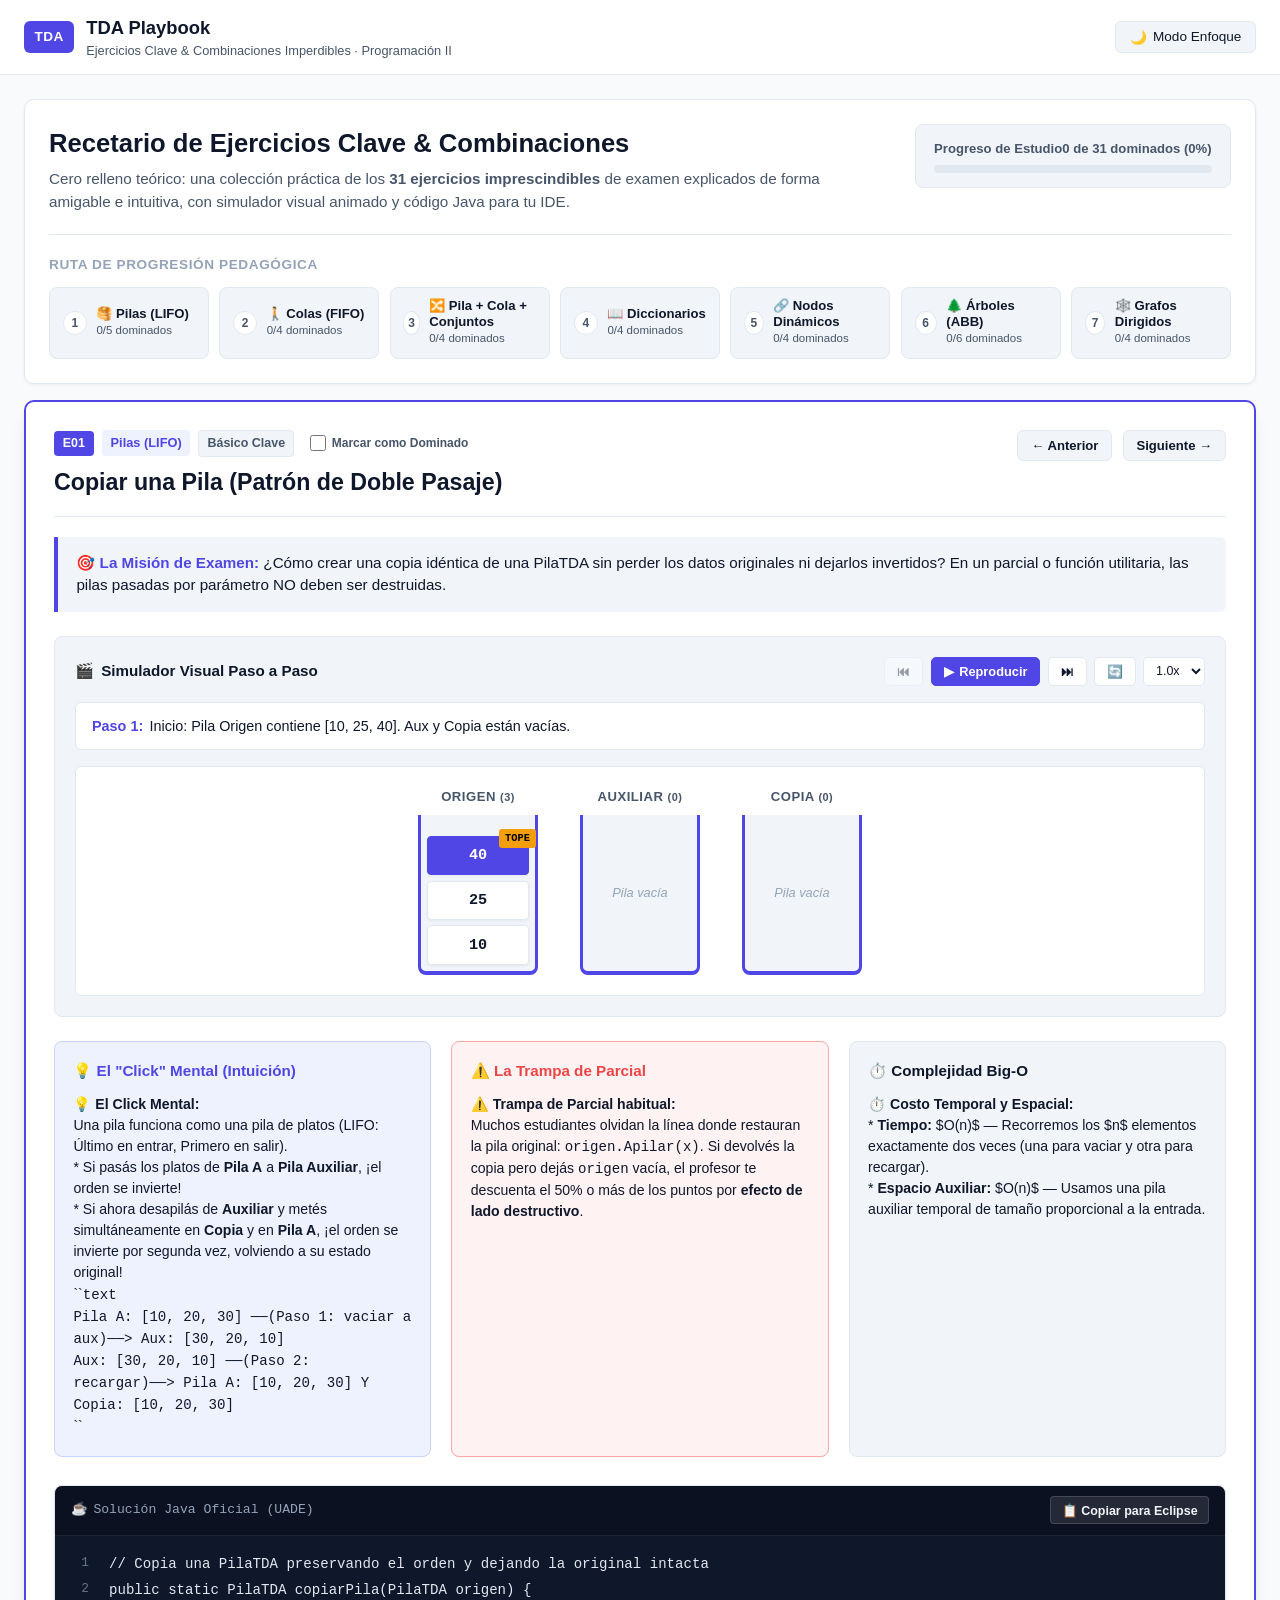
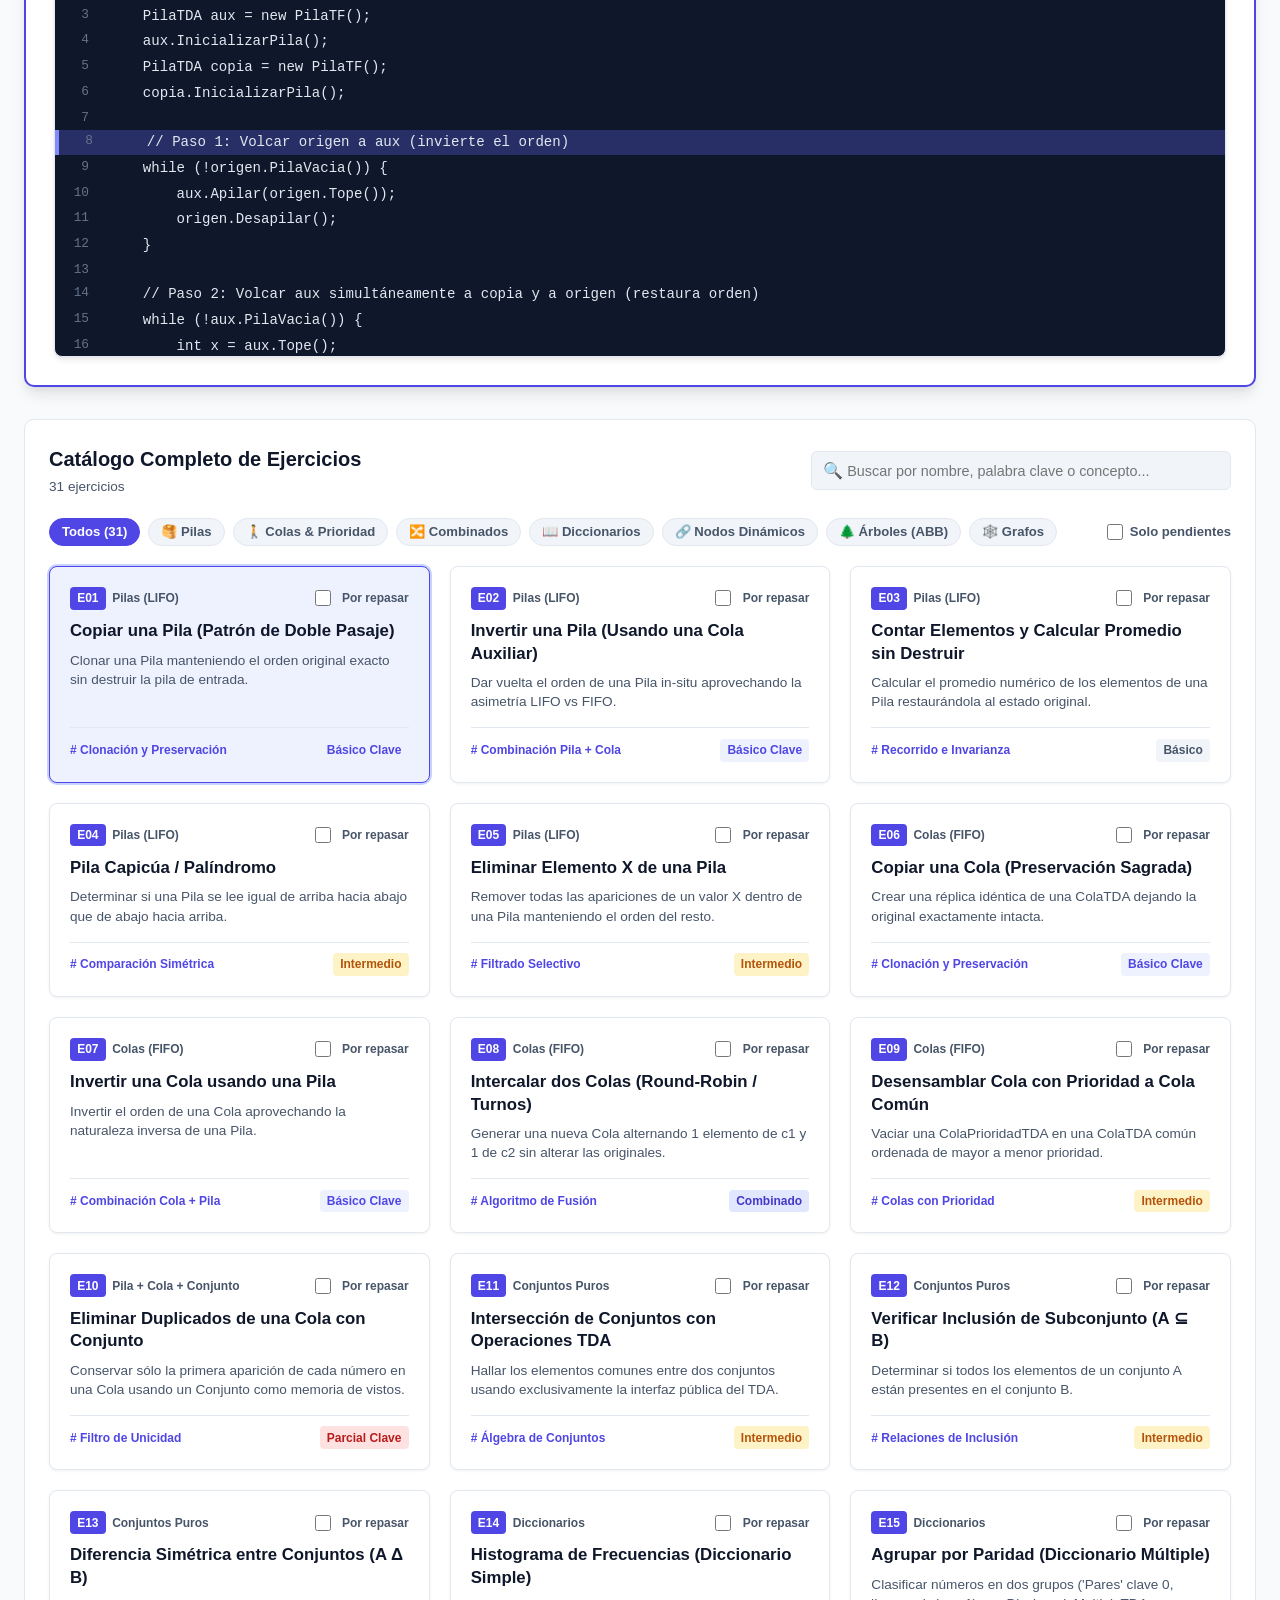
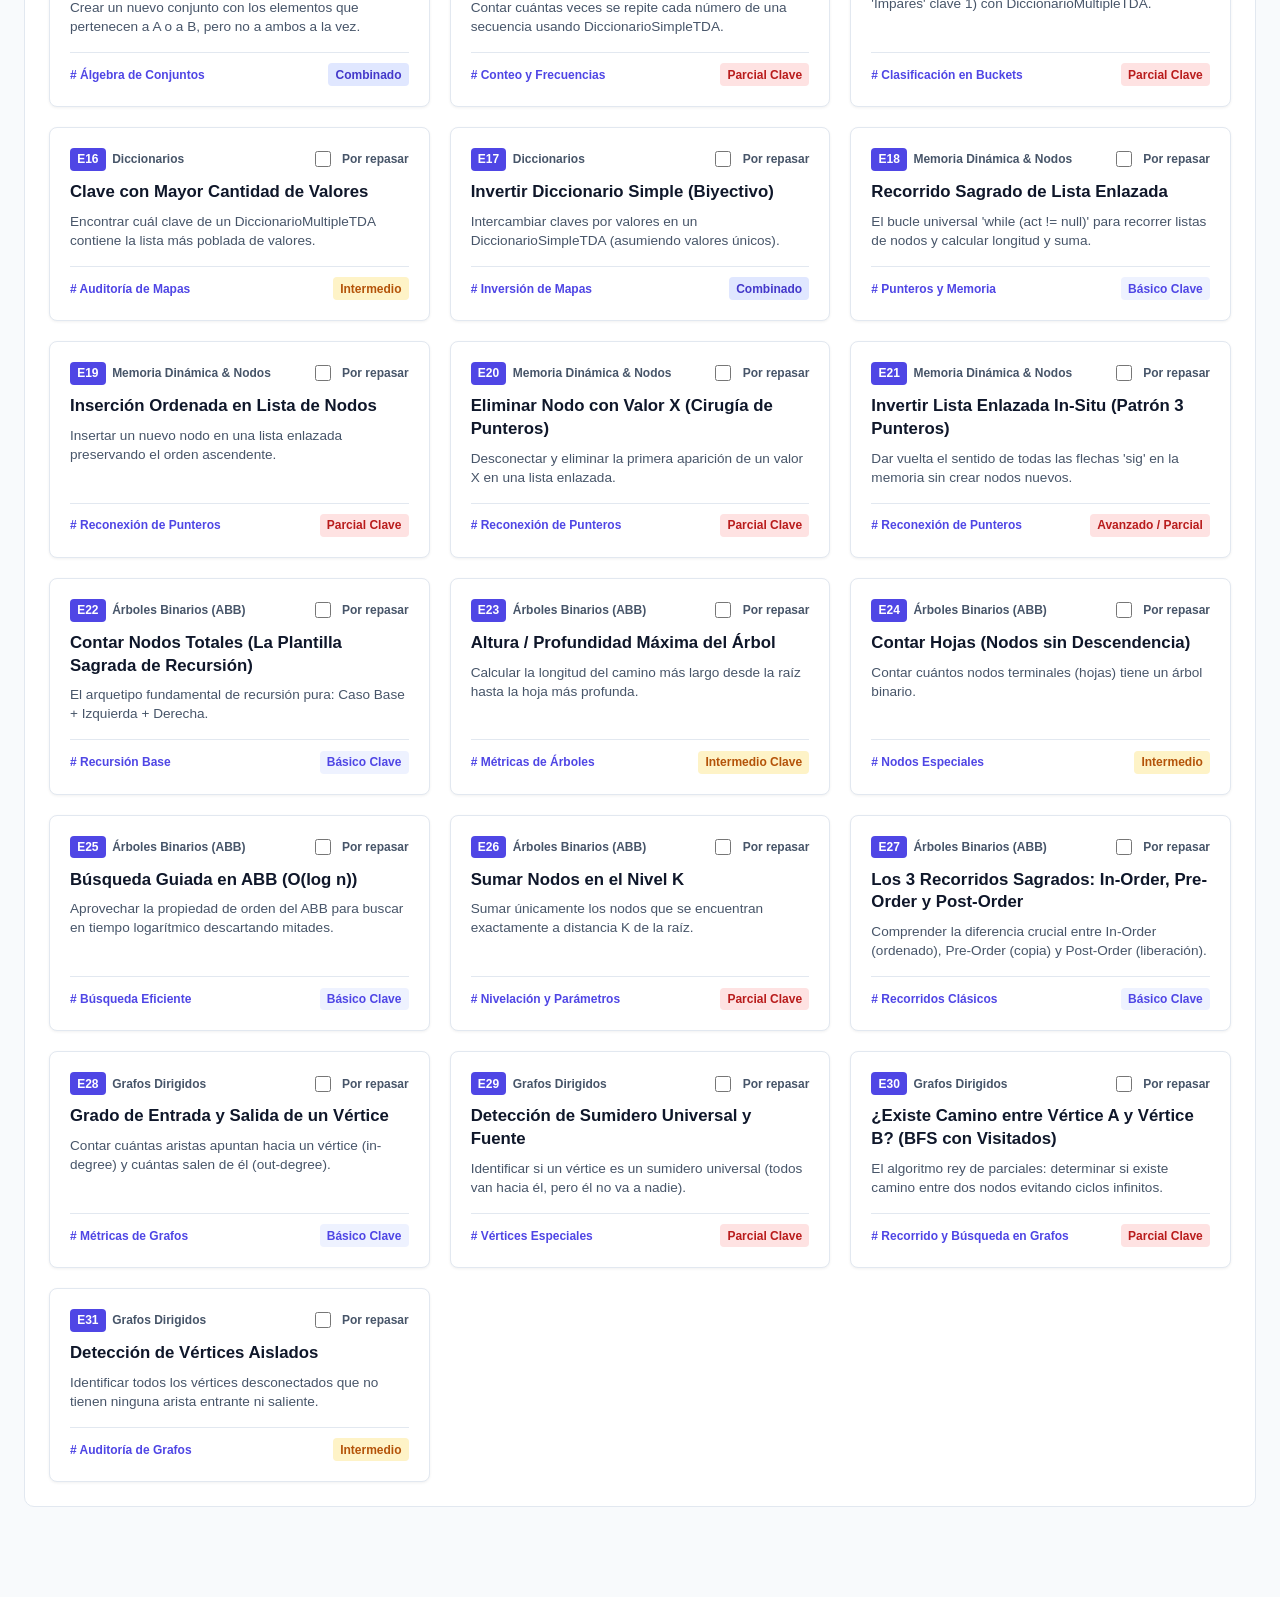
==== commit 2043e6b0: "feat: rediseño enfocado exclusivamente en 31 ejercicios clave de TDA con simulador visual animado" ====
--- a/index.html
+++ b/index.html
@@ -3,123 +3,72 @@
 <head>
   <meta charset="UTF-8">
   <meta name="viewport" content="width=device-width, initial-scale=1.0">
-  <title>Academia de TDAs &amp; Algoritmos | Programación II</title>
+  <title>TDA Playbook · Ejercicios Clave &amp; Combinaciones Imperdibles | Programación II</title>
   <style>
 /* ============================================================================
-   SISTEMA DE DISEÑO SOBRIO & CIENTÍFICO PARA CONCENTRACIÓN Y APRENDIZAJE
-   - Polaridad Positiva por defecto (Papel Cálido #F8F9FB + Tinta Grafito #1E293B)
-     basada en estudios de legibilidad, retención cognitiva y reducción de halación.
-   - Modo Enfoque Nocturno (Dark Dimmed #13161B + Texto Suave #D8DEE9) para estudio
-     nocturno sin deslumbramiento ni colores neón.
-   - Paleta cromática desaturada: Índigo Académico (concentración), Verde Salvia (éxito),
-     Ámbar Ocre (advertencias), Terracota Suave (errores).
+   TDA PLAYBOOK: ESTILOS GLOBALES & COMPONENTES VISUALES
+   Modo Diurno / Modo Enfoque Nocturno + 100% Responsive
    ============================================================================ */
 
-:root, [data-theme="light"] {
-  --bg-body: #f7f8fa;
-  --bg-sidebar: #f1f3f6;
-  --bg-surface: #ffffff;
-  --bg-subtle: #f3f5f8;
-  --bg-code: #f8fafc;
-  --bg-code-header: #eef1f5;
-
-  --border: #e2e6ec;
-  --border-strong: #cbd5e1;
-
-  --text-main: #181e29;
-  --text-secondary: #334155;
+:root {
+  --font-sans: 'Inter', -apple-system, BlinkMacSystemFont, 'Segoe UI', Roboto, Helvetica, Arial, sans-serif;
+  --font-mono: 'Fira Code', 'Cascadia Code', Consolas, Monaco, monospace;
+
+  /* Modo Diurno */
+  --bg: #f8fafc;
+  --bg-card: #ffffff;
+  --bg-subtle: #f1f5f9;
+  --bg-code: #0f172a;
+  --text: #0f172a;
+  --text-secondary: #475569;
+  --text-muted: #94a3b8;
+  --border: #e2e8f0;
+  --border-focus: #6366f1;
+
+  --accent: #4f46e5;
+  --accent-hover: #4338ca;
+  --accent-light: #eef2ff;
+  --accent-border: #c7d2fe;
+
+  --success: #10b981;
+  --success-light: #ecfdf5;
+  --warning: #f59e0b;
+  --warning-light: #fffbeb;
+  --danger: #ef4444;
+  --danger-light: #fef2f2;
+
+  --radius: 10px;
+  --shadow-sm: 0 1px 3px rgba(0,0,0,0.06);
+  --shadow-md: 0 4px 6px -1px rgba(0,0,0,0.08), 0 2px 4px -1px rgba(0,0,0,0.04);
+  --shadow-lg: 0 10px 15px -3px rgba(0,0,0,0.1), 0 4px 6px -2px rgba(0,0,0,0.05);
+}
+
+[data-theme="dark"] {
+  --bg: #090d16;
+  --bg-card: #131926;
+  --bg-subtle: #1a2234;
+  --bg-code: #0b101b;
+  --text: #f1f5f9;
+  --text-secondary: #94a3b8;
   --text-muted: #64748b;
-
-  /* Acentos sobrios y de alta concentración */
-  --accent: #2c4a8c;          /* Índigo académico profundo */
-  --accent-hover: #1e3a73;
-  --accent-soft: #eef2fa;
-  --accent-border: #c7d5f0;
-
-  --pila: #3b5998;            /* Azul pizarra sobrio */
-  --pila-soft: #eef2f9;
-  --cola: #2a6f75;            /* Verde-azulado petróleo calmo */
-  --cola-soft: #ecf5f6;
-  --prio: #5b4b8a;            /* Violeta pizarra desaturado */
-  --prio-soft: #f2eff8;
-  --conj: #2f7a68;            /* Verde salvia */
-  --conj-soft: #edf6f3;
-
-  --success: #237a57;
-  --success-soft: #edf7f2;
-  --success-border: #b7e1ce;
-
-  --warning: #a16207;
-  --warning-soft: #fef9ec;
-  --warning-border: #f3dc9b;
-
-  --danger: #b83a3a;
-  --danger-soft: #fdf2f2;
-  --danger-border: #f2c2c2;
-
-  /* Sintaxis de código (estilo GitHub Light sobrio) */
-  --syn-kw: #7c3aed;
-  --syn-type: #0369a1;
-  --syn-cm: #64748b;
-  --syn-str: #15803d;
-  --syn-num: #b45309;
-  --syn-text: #1e293b;
-
-  --shadow-sm: 0 1px 2px rgba(15, 23, 42, 0.04);
-  --shadow-md: 0 4px 12px rgba(15, 23, 42, 0.05);
-}
-
-[data-theme="dark"] {
-  --bg-body: #14171c;
-  --bg-sidebar: #101318;
-  --bg-surface: #1b1f26;
-  --bg-subtle: #222730;
-  --bg-code: #12151a;
-  --bg-code-header: #171b22;
-
-  --border: #2a303c;
-  --border-strong: #3b4354;
-
-  --text-main: #e2e6ee;       /* Off-white suave, evita fatiga de #FFFFFF puro */
-  --text-secondary: #b8c0ce;
-  --text-muted: #7f8999;
-
-  --accent: #6c8eef;
-  --accent-hover: #85a2f5;
-  --accent-soft: rgba(108, 142, 239, 0.12);
-  --accent-border: rgba(108, 142, 239, 0.3);
-
-  --pila: #6685c7;
-  --pila-soft: rgba(102, 133, 199, 0.14);
-  --cola: #4ea3a8;
-  --cola-soft: rgba(78, 163, 168, 0.14);
-  --prio: #8d7cc2;
-  --prio-soft: rgba(141, 124, 194, 0.14);
-  --conj: #52a691;
-  --conj-soft: rgba(82, 166, 145, 0.14);
-
-  --success: #45a87e;
-  --success-soft: rgba(69, 168, 126, 0.12);
-  --success-border: rgba(69, 168, 126, 0.35);
-
-  --warning: #d49b38;
-  --warning-soft: rgba(212, 155, 56, 0.12);
-  --warning-border: rgba(212, 155, 56, 0.35);
-
-  --danger: #d96b6b;
-  --danger-soft: rgba(217, 107, 107, 0.12);
-  --danger-border: rgba(217, 107, 107, 0.35);
-
-  /* Sintaxis de código (estilo Nord / One Dark calmado) */
-  --syn-kw: #b48ead;
-  --syn-type: #88c0d0;
-  --syn-cm: #6b7688;
-  --syn-str: #a3be8c;
-  --syn-num: #ebcb8b;
-  --syn-text: #d8dee9;
-
-  --shadow-sm: 0 1px 2px rgba(0, 0, 0, 0.25);
-  --shadow-md: 0 4px 12px rgba(0, 0, 0, 0.3);
+  --border: #232d42;
+  --border-focus: #818cf8;
+
+  --accent: #6366f1;
+  --accent-hover: #4f46e5;
+  --accent-light: #1e2238;
+  --accent-border: #3730a3;
+
+  --success: #34d399;
+  --success-light: #064e3b;
+  --warning: #fbbf24;
+  --warning-light: #451a03;
+  --danger: #f87171;
+  --danger-light: #450a0a;
+
+  --shadow-sm: 0 1px 3px rgba(0,0,0,0.3);
+  --shadow-md: 0 4px 6px rgba(0,0,0,0.4);
+  --shadow-lg: 0 10px 20px rgba(0,0,0,0.5);
 }
 
 * {
@@ -128,4361 +77,1599 @@
   padding: 0;
 }
 
-html, body {
-  max-width: 100%;
-  overflow-x: hidden;
-}
-
 body {
-  background: var(--bg-body);
-  color: var(--text-main);
-  font-family: "Inter", -apple-system, BlinkMacSystemFont, "Segoe UI", Roboto, "Helvetica Neue", Arial, sans-serif;
-  font-size: 16px;
-  line-height: 1.7;
-  -webkit-font-smoothing: antialiased;
-  -moz-osx-font-smoothing: grayscale;
+  font-family: var(--font-sans);
+  background-color: var(--bg);
+  color: var(--text);
+  line-height: 1.5;
+  transition: background-color 0.2s ease, color 0.2s ease;
+  padding-bottom: 5rem;
+}
+
+/* --- HEADER SUPERIOR --- */
+.header-bar {
+  background: var(--bg-card);
+  border-bottom: 1px solid var(--border);
+  position: sticky;
+  top: 0;
+  z-index: 50;
+  padding: 0.85rem 1.5rem;
   display: flex;
-  min-height: 100vh;
-  transition: background-color 0.2s ease, color 0.2s ease;
-}
-
-/* Scrollbar sutil */
-::-webkit-scrollbar { width: 7px; height: 7px; }
-::-webkit-scrollbar-track { background: transparent; }
-::-webkit-scrollbar-thumb { background: var(--border-strong); border-radius: 99px; }
-::-webkit-scrollbar-thumb:hover { background: var(--text-muted); }
-
-/* Sidebar Navigation */
-.sidebar {
-  width: 280px;
-  background: var(--bg-sidebar);
-  border-right: 1px solid var(--border);
-  display: flex;
-  flex-direction: column;
-  position: fixed;
-  top: 0;
-  bottom: 0;
-  left: 0;
-  z-index: 100;
-  transition: transform 0.25s ease, background-color 0.2s ease;
-}
-
-.sidebar-header {
-  padding: 1.25rem 1.15rem 1rem;
-  border-bottom: 1px solid var(--border);
-}
-
-.brand-row {
+  justify-content: space-between;
+  align-items: center;
+}
+
+.brand-wrap {
   display: flex;
   align-items: center;
-  gap: 0.7rem;
+  gap: 0.75rem;
 }
 
 .brand-badge {
   background: var(--accent);
-  color: #ffffff;
-  font-weight: 700;
-  font-size: 0.8rem;
-  padding: 0.32rem 0.55rem;
+  color: white;
+  font-weight: 800;
+  font-size: 0.85rem;
+  padding: 0.35rem 0.65rem;
   border-radius: 6px;
   letter-spacing: 0.5px;
-  font-family: "JetBrains Mono", "Cascadia Code", Consolas, monospace;
 }
 
 .brand-title {
-  font-size: 0.96rem;
+  font-size: 1.15rem;
   font-weight: 700;
-  color: var(--text-main);
-  letter-spacing: -0.01em;
+  color: var(--text);
 }
 
 .brand-sub {
-  font-size: 0.74rem;
-  color: var(--text-muted);
+  font-size: 0.8rem;
+  color: var(--text-secondary);
   display: block;
-  margin-top: 1px;
-}
-
-.theme-toggle-row {
-  margin-top: 0.85rem;
+}
+
+.header-actions {
   display: flex;
   align-items: center;
+  gap: 0.85rem;
+}
+
+.theme-btn {
+  background: var(--bg-subtle);
+  border: 1px solid var(--border);
+  color: var(--text);
+  font-size: 0.85rem;
+  font-weight: 500;
+  padding: 0.45rem 0.85rem;
+  border-radius: 6px;
+  cursor: pointer;
+  display: inline-flex;
+  align-items: center;
+  gap: 0.4rem;
+  transition: all 0.15s ease;
+}
+
+.theme-btn:hover {
+  background: var(--accent-light);
+  border-color: var(--accent-border);
+  color: var(--accent);
+}
+
+/* --- HERO SECTION & PROGRESS --- */
+.hero-section {
+  max-width: 1300px;
+  margin: 1.5rem auto 1rem auto;
+  padding: 0 1.5rem;
+}
+
+.hero-card {
+  background: var(--bg-card);
+  border: 1px solid var(--border);
+  border-radius: var(--radius);
+  padding: 1.5rem;
+  box-shadow: var(--shadow-sm);
+}
+
+.hero-header-row {
+  display: flex;
   justify-content: space-between;
-  gap: 0.5rem;
-}
-
-.theme-btn {
-  width: 100%;
-  background: var(--bg-surface);
+  align-items: flex-start;
+  flex-wrap: wrap;
+  gap: 1rem;
+  margin-bottom: 1.25rem;
+}
+
+.hero-title {
+  font-size: 1.6rem;
+  font-weight: 800;
+  color: var(--text);
+  margin-bottom: 0.35rem;
+}
+
+.hero-subtitle {
+  font-size: 0.95rem;
+  color: var(--text-secondary);
+  max-width: 780px;
+}
+
+.progress-widget {
+  background: var(--bg-subtle);
   border: 1px solid var(--border);
+  padding: 0.85rem 1.15rem;
+  border-radius: 8px;
+  min-width: 250px;
+}
+
+.progress-header {
+  display: flex;
+  justify-content: space-between;
+  font-size: 0.82rem;
+  font-weight: 600;
+  margin-bottom: 0.45rem;
   color: var(--text-secondary);
-  padding: 0.42rem 0.7rem;
-  border-radius: 6px;
-  font-size: 0.78rem;
-  font-weight: 600;
+}
+
+.progress-bar-bg {
+  height: 8px;
+  background: var(--border);
+  border-radius: 4px;
+  overflow: hidden;
+}
+
+.progress-bar-fill {
+  height: 100%;
+  background: linear-gradient(90deg, var(--accent), var(--success));
+  width: 0%;
+  transition: width 0.35s ease;
+}
+
+/* --- ROADMAP STEPPER --- */
+.roadmap-wrap {
+  margin-top: 1.25rem;
+  padding-top: 1.25rem;
+  border-top: 1px solid var(--border);
+}
+
+.roadmap-title {
+  font-size: 0.85rem;
+  font-weight: 700;
+  text-transform: uppercase;
+  letter-spacing: 0.6px;
+  color: var(--text-muted);
+  margin-bottom: 0.75rem;
+}
+
+.roadmap-grid {
+  display: grid;
+  grid-template-columns: repeat(auto-fit, minmax(150px, 1fr));
+  gap: 0.65rem;
+}
+
+.roadmap-step {
+  background: var(--bg-subtle);
+  border: 1px solid var(--border);
+  border-radius: 8px;
+  padding: 0.65rem 0.8rem;
   cursor: pointer;
   display: flex;
   align-items: center;
-  justify-content: center;
-  gap: 0.45rem;
+  gap: 0.6rem;
   transition: all 0.15s ease;
-}
-.theme-btn:hover {
-  border-color: var(--border-strong);
-  color: var(--text-main);
-}
-
-.progress-wrap {
-  margin-top: 0.85rem;
-}
-
-.progress-label {
-  display: flex;
-  justify-content: space-between;
-  font-size: 0.73rem;
-  color: var(--text-muted);
-  font-weight: 500;
-  margin-bottom: 0.3rem;
-}
-
-.progress-bar-bg {
-  height: 5px;
-  background: var(--border);
-  border-radius: 99px;
-  overflow: hidden;
-}
-
-.progress-bar-fill {
-  height: 100%;
-  background: var(--success);
-  width: 0%;
-  transition: width 0.35s ease;
-}
-
-.sidebar-nav {
-  flex: 1;
-  overflow-y: auto;
-  padding: 0.75rem 0.75rem 1.5rem;
-}
-
-.nav-group-label {
-  font-size: 0.68rem;
-  font-weight: 700;
-  text-transform: uppercase;
-  letter-spacing: 0.08em;
-  color: var(--text-muted);
-  padding: 0.85rem 0.55rem 0.35rem;
-}
-
-.nav-item {
-  width: 100%;
+  user-select: none;
+}
+
+.roadmap-step:hover {
+  border-color: var(--accent);
+  background: var(--accent-light);
+}
+
+.roadmap-step.active {
+  background: var(--accent-light);
+  border-color: var(--accent);
+  box-shadow: 0 0 0 2px var(--accent-border);
+}
+
+.roadmap-step.complete {
+  border-color: var(--success);
+}
+
+.roadmap-step-badge {
+  background: var(--bg-card);
+  border: 1px solid var(--border);
+  width: 24px;
+  height: 24px;
+  border-radius: 50%;
   display: flex;
   align-items: center;
-  justify-content: space-between;
-  gap: 0.5rem;
-  background: transparent;
-  border: 1px solid transparent;
+  justify-content: center;
+  font-size: 0.75rem;
+  font-weight: 700;
   color: var(--text-secondary);
-  padding: 0.52rem 0.65rem;
-  border-radius: 6px;
-  font-size: 0.84rem;
-  font-weight: 500;
-  cursor: pointer;
-  text-align: left;
-  transition: all 0.15s ease;
-  margin-bottom: 0.2rem;
-}
-
-.nav-item-left {
-  display: flex;
-  align-items: center;
-  gap: 0.55rem;
-  min-width: 0;
-}
-
-.nav-num {
-  font-family: "JetBrains Mono", "Cascadia Code", Consolas, monospace;
+}
+
+.roadmap-step.active .roadmap-step-badge {
+  background: var(--accent);
+  color: white;
+  border-color: var(--accent);
+}
+
+.roadmap-step.complete .roadmap-step-badge {
+  background: var(--success);
+  color: white;
+  border-color: var(--success);
+}
+
+.roadmap-step-name {
+  font-size: 0.82rem;
+  font-weight: 600;
+  color: var(--text);
+  line-height: 1.2;
+}
+
+.roadmap-step-count {
   font-size: 0.72rem;
-  color: var(--text-muted);
-  font-weight: 600;
-  flex-shrink: 0;
-}
-
-.nav-item:hover {
-  background: var(--bg-surface);
-  color: var(--text-main);
-}
-
-.nav-item.active {
-  background: var(--bg-surface);
-  border-color: var(--accent-border);
-  color: var(--accent);
-  font-weight: 600;
-  box-shadow: var(--shadow-sm);
-}
-
-.nav-item.active .nav-num {
-  color: var(--accent);
-}
-
-.nav-check {
-  width: 16px;
-  height: 16px;
-  display: inline-flex;
-  align-items: center;
-  justify-content: center;
+  color: var(--text-secondary);
+}
+
+.step-check {
+  margin-left: auto;
   color: var(--success);
-  opacity: 0;
-  flex-shrink: 0;
-  transition: opacity 0.2s;
-}
-.nav-item.completed .nav-check { opacity: 1; }
-
-/* Main Content Area */
-.main-wrapper {
-  margin-left: 280px;
-  flex: 1;
+  font-weight: 800;
+  font-size: 0.85rem;
+}
+
+/* --- MAIN CONTAINER --- */
+.main-layout {
+  max-width: 1300px;
+  margin: 1rem auto;
+  padding: 0 1.5rem;
   display: flex;
   flex-direction: column;
-  min-width: 0;
-}
-
-.mobile-topbar {
-  display: none;
-  background: var(--bg-sidebar);
-  border-bottom: 1px solid var(--border);
-  padding: 0.7rem 1rem;
-  align-items: center;
-  justify-content: space-between;
-  position: sticky;
-  top: 0;
-  z-index: 90;
-}
-
-.menu-toggle {
-  background: var(--bg-surface);
-  border: 1px solid var(--border);
-  color: var(--text-main);
-  padding: 0.38rem 0.75rem;
-  border-radius: 6px;
-  cursor: pointer;
-  font-size: 0.84rem;
-  font-weight: 600;
-}
-
-.content-container {
-  max-width: 1020px;
-  width: 100%;
-  margin: 0 auto;
-  padding: 2.5rem 2.75rem 5rem;
-}
-
-.module-view {
-  display: none;
-  animation: fadeSlide 0.2s ease-out;
-}
-.module-view.active { display: block; }
-
-@keyframes fadeSlide {
-  from { opacity: 0; transform: translateY(6px); }
-  to { opacity: 1; transform: translateY(0); }
-}
-
-/* Typography & Hero */
-.hero-header {
-  margin-bottom: 2rem;
-  padding-bottom: 1.4rem;
-  border-bottom: 1px solid var(--border);
-}
-
-.module-kicker {
-  display: inline-flex;
-  align-items: center;
-  gap: 0.45rem;
-  font-size: 0.74rem;
-  font-weight: 700;
-  text-transform: uppercase;
-  letter-spacing: 0.08em;
-  color: var(--accent);
-  background: var(--accent-soft);
-  border: 1px solid var(--accent-border);
-  padding: 0.2rem 0.65rem;
-  border-radius: 5px;
-  margin-bottom: 0.75rem;
-}
-
-h1.module-title {
-  font-size: 1.9rem;
-  font-weight: 750;
-  letter-spacing: -0.025em;
-  line-height: 1.25;
-  color: var(--text-main);
-  margin-bottom: 0.55rem;
-}
-
-p.module-lead {
-  font-size: 1.02rem;
-  color: var(--text-muted);
-  max-width: 68ch;
-  line-height: 1.65;
-  margin-bottom: 0;
-}
-
-h2.section-h2 {
-  font-size: 1.28rem;
-  font-weight: 700;
-  letter-spacing: -0.015em;
-  margin: 2.25rem 0 0.9rem;
-  color: var(--text-main);
-  padding-bottom: 0.35rem;
-  border-bottom: 1px solid var(--border);
-}
-
-h3.section-h3 {
-  font-size: 1rem;
-  font-weight: 700;
-  margin: 1.1rem 0 0.45rem;
-  color: var(--text-main);
-}
-
-p {
-  margin-bottom: 0.9rem;
-  color: var(--text-secondary);
-  max-width: 72ch;
-}
-
-ul, ol {
-  margin-left: 1.35rem;
-  margin-bottom: 1rem;
-  color: var(--text-secondary);
-  max-width: 70ch;
-}
-
-li { margin-bottom: 0.42rem; }
-
-code {
-  background: var(--bg-subtle);
-  border: 1px solid var(--border);
-  color: var(--accent);
-  padding: 0.1rem 0.35rem;
-  border-radius: 4px;
-  font-family: "JetBrains Mono", "Cascadia Code", Consolas, Monaco, monospace;
-  font-size: 0.85em;
-  font-weight: 500;
-}
-
-/* Cards & Callouts */
-.card {
-  background: var(--bg-surface);
-  border: 1px solid var(--border);
-  border-radius: 10px;
-  padding: 1.4rem 1.6rem;
-  margin-bottom: 1.35rem;
-  box-shadow: var(--shadow-sm);
-  min-width: 0;
-}
-
-.card-grid-2 {
-  display: grid;
-  grid-template-columns: repeat(2, 1fr);
-  gap: 1.15rem;
-  margin-bottom: 1.35rem;
-}
-
-.card-grid-3 {
-  display: grid;
-  grid-template-columns: repeat(3, 1fr);
-  gap: 1.15rem;
-  margin-bottom: 1.35rem;
-}
-
-.grafo-split-grid {
-  display: grid;
-  grid-template-columns: 1.25fr 0.75fr;
-  gap: 1rem;
-  margin-top: 0.85rem;
-  align-items: start;
-}
-
-.sim-structs-grid {
-  display: grid;
-  grid-template-columns: 1fr 1fr;
-  gap: 0.9rem;
-}
-
-.select-responsive {
-  width: 100%;
-  max-width: 440px;
-  min-width: 0;
-}
-
-.tree-type-row {
+  gap: 2rem;
+}
+
+/* --- STUDY STATION (ESTACIÓN DE ESTUDIO DEL EJERCICIO ABIERTO) --- */
+.study-station {
+  background: var(--bg-card);
+  border: 2px solid var(--accent);
+  border-radius: var(--radius);
+  padding: 1.75rem;
+  box-shadow: var(--shadow-lg);
+  scroll-margin-top: 80px;
+}
+
+.station-header {
   display: flex;
   justify-content: space-between;
   align-items: flex-start;
+  flex-wrap: wrap;
   gap: 1rem;
-}
-
-.practice-card, .dual-viz-panel, .internal-box, .code-tabs-container,
-.viz-internals, .viz-stage, .sim-grid > *, .arena-grid > *,
-.grafo-split-grid > *, .sim-structs-grid > *, .inline-practice-grid > * {
-  min-width: 0;
-}
-
-.sidebar-backdrop {
-  position: fixed;
-  inset: 0;
-  background: rgba(15, 23, 42, 0.5);
-  z-index: 95;
-  display: none;
-}
-.sidebar-backdrop.open {
-  display: block;
-}
-
-.sidebar-close-btn {
-  display: none;
-  background: var(--bg-surface);
+  border-bottom: 1px solid var(--border);
+  padding-bottom: 1rem;
+  margin-bottom: 1.25rem;
+}
+
+.station-title-wrap {
+  display: flex;
+  flex-direction: column;
+  gap: 0.35rem;
+}
+
+.station-pills-row {
+  display: flex;
+  align-items: center;
+  gap: 0.5rem;
+  flex-wrap: wrap;
+}
+
+.station-id-pill {
+  background: var(--accent);
+  color: white;
+  font-weight: 800;
+  font-size: 0.78rem;
+  padding: 0.2rem 0.55rem;
+  border-radius: 4px;
+}
+
+.station-cat-badge {
+  background: var(--accent-light);
+  color: var(--accent);
+  font-size: 0.8rem;
+  font-weight: 600;
+  padding: 0.2rem 0.55rem;
+  border-radius: 4px;
+}
+
+.station-diff-badge {
+  background: var(--bg-subtle);
   border: 1px solid var(--border);
-  color: var(--text-muted);
+  font-size: 0.78rem;
+  font-weight: 600;
+  padding: 0.2rem 0.5rem;
+  border-radius: 4px;
+  color: var(--text-secondary);
+}
+
+.station-title {
+  font-size: 1.45rem;
+  font-weight: 800;
+  color: var(--text);
+  margin-top: 0.2rem;
+}
+
+.station-actions {
+  display: flex;
+  align-items: center;
+  gap: 0.65rem;
+}
+
+.nav-btn {
+  background: var(--bg-subtle);
+  border: 1px solid var(--border);
+  color: var(--text);
+  font-size: 0.82rem;
+  font-weight: 600;
+  padding: 0.45rem 0.8rem;
   border-radius: 6px;
-  padding: 0.25rem 0.55rem;
-  font-size: 0.78rem;
+  cursor: pointer;
+  transition: all 0.15s ease;
+}
+
+.nav-btn:hover {
+  background: var(--accent-light);
+  border-color: var(--accent);
+  color: var(--accent);
+}
+
+/* Misión Banner */
+.mision-banner {
+  background: var(--bg-subtle);
+  border-left: 4px solid var(--accent);
+  padding: 0.9rem 1.15rem;
+  border-radius: 0 6px 6px 0;
+  margin-bottom: 1.5rem;
+  font-size: 0.95rem;
+  color: var(--text);
+}
+
+.mision-banner strong {
+  color: var(--accent);
+}
+
+/* --- SIMULADOR VISUAL INTEGRADO --- */
+.sim-panel {
+  background: var(--bg-subtle);
+  border: 1px solid var(--border);
+  border-radius: 8px;
+  padding: 1.25rem;
+  margin-bottom: 1.5rem;
+}
+
+.sim-panel-header {
+  display: flex;
+  justify-content: space-between;
+  align-items: center;
+  flex-wrap: wrap;
+  gap: 0.75rem;
+  margin-bottom: 1rem;
+}
+
+.sim-title {
+  font-size: 0.95rem;
   font-weight: 700;
-  cursor: pointer;
-}
-.sidebar-close-btn:hover { color: var(--text-main); }
-
-.mobile-topbar-actions {
   display: flex;
   align-items: center;
   gap: 0.45rem;
 }
 
-.callout {
-  border-radius: 8px;
-  padding: 1rem 1.25rem;
-  margin: 1.25rem 0;
-  border: 1px solid;
-  border-left-width: 4px;
-  font-size: 0.92rem;
-  max-width: 74ch;
-}
-
-.callout-info { background: var(--accent-soft); border-color: var(--accent-border); border-left-color: var(--accent); color: var(--text-secondary); }
-.callout-warn { background: var(--warning-soft); border-color: var(--warning-border); border-left-color: var(--warning); color: var(--text-secondary); }
-.callout-danger { background: var(--danger-soft); border-color: var(--danger-border); border-left-color: var(--danger); color: var(--text-secondary); }
-.callout-tip { background: var(--success-soft); border-color: var(--success-border); border-left-color: var(--success); color: var(--text-secondary); }
-
-.callout strong.callout-title {
+.sim-controls {
   display: flex;
   align-items: center;
   gap: 0.45rem;
-  margin-bottom: 0.35rem;
-  font-size: 0.93rem;
-  color: var(--text-main);
-}
-
-/* Tables */
-.table-wrap {
-  overflow-x: auto;
-  margin: 1rem 0 1.4rem;
-  border-radius: 8px;
+  flex-wrap: wrap;
+}
+
+.sim-btn {
+  background: var(--bg-card);
   border: 1px solid var(--border);
-  background: var(--bg-surface);
-}
-
-table {
-  width: 100%;
-  border-collapse: collapse;
-  font-size: 0.87rem;
-}
-
-th {
-  background: var(--bg-subtle);
-  color: var(--text-main);
+  color: var(--text);
+  font-size: 0.8rem;
   font-weight: 600;
-  text-align: left;
-  padding: 0.7rem 0.95rem;
-  border-bottom: 1px solid var(--border);
-  font-size: 0.8rem;
-  text-transform: uppercase;
-  letter-spacing: 0.04em;
-}
-
-td {
-  padding: 0.68rem 0.95rem;
-  border-bottom: 1px solid var(--border);
-  color: var(--text-secondary);
-}
-
-tr:last-child td { border-bottom: none; }
-tr:hover td { background: var(--bg-subtle); }
-
-.badge-o1 { background: var(--success-soft); color: var(--success); border: 1px solid var(--success-border); padding: 0.12rem 0.45rem; border-radius: 4px; font-weight: 700; font-family: monospace; font-size: 0.8rem; }
-.badge-on { background: var(--warning-soft); color: var(--warning); border: 1px solid var(--warning-border); padding: 0.12rem 0.45rem; border-radius: 4px; font-weight: 700; font-family: monospace; font-size: 0.8rem; }
-.badge-on2 { background: var(--danger-soft); color: var(--danger); border: 1px solid var(--danger-border); padding: 0.12rem 0.45rem; border-radius: 4px; font-weight: 700; font-family: monospace; font-size: 0.8rem; }
-
-/* Code Tabs & Pre */
-.code-tabs-container {
-  background: var(--bg-code);
-  border: 1px solid var(--border);
-  border-radius: 8px;
-  overflow: hidden;
-  margin: 1rem 0 1.5rem;
-}
-
-.code-tab-bar {
-  background: var(--bg-code-header);
-  border-bottom: 1px solid var(--border);
-  display: flex;
-  flex-wrap: wrap;
-  gap: 0.2rem;
-  padding: 0.4rem 0.6rem;
-}
-
-.code-tab-btn {
-  background: transparent;
-  border: 1px solid transparent;
-  color: var(--text-muted);
-  padding: 0.35rem 0.75rem;
+  padding: 0.4rem 0.75rem;
   border-radius: 5px;
-  font-size: 0.78rem;
-  font-weight: 600;
-  cursor: pointer;
-  font-family: "JetBrains Mono", "Cascadia Code", Consolas, monospace;
-}
-
-.code-tab-btn:hover { color: var(--text-main); }
-.code-tab-btn.active {
-  background: var(--bg-surface);
-  border-color: var(--border);
-  color: var(--accent);
-}
-
-.code-panel {
-  display: none;
-  padding: 1rem 1.2rem;
-  overflow-x: auto;
-}
-.code-panel.active { display: block; }
-
-pre {
-  font-family: "JetBrains Mono", "Cascadia Code", Consolas, Monaco, monospace;
-  font-size: 0.84rem;
-  line-height: 1.6;
-  color: var(--syn-text);
-  margin: 0;
-  white-space: pre;
-}
-
-.kw { color: var(--syn-kw); font-weight: 600; }
-.type { color: var(--syn-type); }
-.cm { color: var(--syn-cm); font-style: italic; }
-.str { color: var(--syn-str); }
-.num { color: var(--syn-num); }
-
-/* Buttons & Inputs */
-.btn {
-  padding: 0.48rem 0.95rem;
-  border-radius: 6px;
-  font-weight: 600;
-  font-size: 0.84rem;
-  border: 1px solid transparent;
   cursor: pointer;
   display: inline-flex;
   align-items: center;
-  justify-content: center;
-  gap: 0.4rem;
+  gap: 0.35rem;
   transition: all 0.15s ease;
 }
-.btn:active { transform: translateY(1px); }
-
-.btn-primary { background: var(--accent); color: #ffffff; }
-.btn-primary:hover { background: var(--accent-hover); }
-
-.btn-pila { background: var(--pila); color: #ffffff; }
-.btn-pila:hover { filter: brightness(0.92); }
-
-.btn-success { background: var(--success); color: #ffffff; }
-.btn-success:hover { filter: brightness(0.92); }
-
-.btn-prio { background: var(--prio); color: #ffffff; }
-.btn-prio:hover { filter: brightness(0.92); }
-
-.btn-conj { background: var(--conj); color: #ffffff; }
-.btn-conj:hover { filter: brightness(0.92); }
-
-.btn-outline {
-  background: var(--bg-surface);
-  border-color: var(--border-strong);
-  color: var(--text-secondary);
-}
-.btn-outline:hover {
-  background: var(--bg-subtle);
-  color: var(--text-main);
-}
-
-.input-box {
-  background: var(--bg-surface);
-  border: 1px solid var(--border-strong);
-  color: var(--text-main);
-  padding: 0.46rem 0.7rem;
+
+.sim-btn:hover:not(:disabled) {
+  border-color: var(--accent);
+  color: var(--accent);
+  background: var(--accent-light);
+}
+
+.sim-btn:disabled {
+  opacity: 0.4;
+  cursor: not-allowed;
+}
+
+.sim-btn-play {
+  background: var(--accent);
+  color: white;
+  border-color: var(--accent);
+}
+
+.sim-btn-play:hover {
+  background: var(--accent-hover);
+  color: white;
+}
+
+.speed-select {
+  background: var(--bg-card);
+  border: 1px solid var(--border);
+  color: var(--text);
+  font-size: 0.78rem;
+  padding: 0.35rem 0.5rem;
+  border-radius: 5px;
+}
+
+.sim-step-msg {
+  background: var(--bg-card);
+  border: 1px solid var(--border);
+  padding: 0.75rem 1rem;
   border-radius: 6px;
-  font-size: 0.88rem;
-  font-weight: 600;
-}
-.input-box:focus { outline: none; border-color: var(--accent); }
-
-/* Visualizers (Sober & High Clarity) */
-.dual-viz-panel {
-  background: var(--bg-surface);
-  border: 1px solid var(--border);
-  border-radius: 10px;
-  padding: 1.25rem 1.4rem;
-  margin: 1.25rem 0 1.75rem;
-  box-shadow: var(--shadow-sm);
-}
-
-.viz-grid {
-  display: grid;
-  grid-template-columns: 210px 1fr;
-  gap: 1.15rem;
-  margin-top: 1rem;
-}
-
-.viz-stage {
-  background: var(--bg-subtle);
-  border: 1px solid var(--border);
-  border-radius: 8px;
-  padding: 1rem;
-  display: flex;
-  flex-direction: column;
-  align-items: center;
-  justify-content: center;
-  min-height: 210px;
-}
-
-.viz-internals {
-  display: flex;
-  flex-direction: column;
-  gap: 0.9rem;
-}
-
-.internal-box {
-  background: var(--bg-subtle);
-  border: 1px solid var(--border);
-  border-radius: 8px;
-  padding: 0.8rem 1rem;
-}
-
-.internal-title {
-  font-size: 0.73rem;
-  font-weight: 700;
-  color: var(--text-muted);
-  text-transform: uppercase;
-  letter-spacing: 0.05em;
-  margin-bottom: 0.55rem;
-  display: flex;
-  justify-content: space-between;
-}
-
-/* Logical Stack (Sober Academic Slate-Blue) */
-.stack-tube {
-  width: 112px;
-  min-height: 165px;
-  border-left: 2px solid var(--pila);
-  border-right: 2px solid var(--pila);
-  border-bottom: 2px solid var(--pila);
-  border-radius: 0 0 8px 8px;
-  display: flex;
-  flex-direction: column-reverse;
-  padding: 5px;
-  gap: 5px;
-  background: var(--bg-surface);
-}
-
-.stack-block {
-  background: var(--pila);
-  color: #ffffff;
-  font-weight: 700;
-  text-align: center;
-  padding: 0.34rem;
-  border-radius: 4px;
-  font-size: 0.88rem;
-  font-family: "JetBrains Mono", monospace;
-  animation: popDown 0.18s ease-out;
-}
-.stack-block.top-highlight {
-  outline: 2px solid var(--warning);
-  outline-offset: 1px;
-}
-
-@keyframes popDown {
-  from { transform: translateY(-10px); opacity: 0; }
-  to { transform: translateY(0); opacity: 1; }
-}
-
-/* Logical Queue (Sober Teal) */
-.queue-track {
-  width: 100%;
-  min-height: 70px;
-  border-top: 1px dashed var(--cola);
-  border-bottom: 1px dashed var(--cola);
+  font-size: 0.9rem;
+  margin-bottom: 1rem;
+  color: var(--text);
+  min-height: 48px;
   display: flex;
   align-items: center;
-  gap: 8px;
-  padding: 8px 10px;
-  background: var(--bg-surface);
-  overflow-x: auto;
-}
-
-.queue-block {
-  min-width: 44px;
-  height: 44px;
-  background: var(--cola);
-  color: #ffffff;
-  font-weight: 700;
-  border-radius: 5px;
-  font-family: "JetBrains Mono", monospace;
-  display: flex;
-  align-items: center;
-  justify-content: center;
-  flex-shrink: 0;
-  animation: slideLeft 0.18s ease-out;
-}
-.queue-block.first-highlight {
-  outline: 2px solid var(--warning);
-  outline-offset: 1px;
-}
-
-@keyframes slideLeft {
-  from { transform: translateX(14px); opacity: 0; }
-  to { transform: translateX(0); opacity: 1; }
-}
-
-/* Static Array Cells */
-.array-row {
-  display: flex;
-  align-items: center;
-  gap: 4px;
-  overflow-x: auto;
-  padding-bottom: 2px;
-}
-
-.arr-cell {
-  min-width: 38px;
-  height: 40px;
-  border: 1px solid var(--border);
-  border-radius: 4px;
-  display: flex;
-  flex-direction: column;
-  align-items: center;
-  justify-content: center;
-  background: var(--bg-surface);
-  font-family: "JetBrains Mono", monospace;
-  font-size: 0.82rem;
-  color: var(--text-muted);
-}
-
-.arr-cell.occupied {
-  border-color: var(--accent);
-  background: var(--accent-soft);
-  color: var(--text-main);
-  font-weight: 700;
-}
-.arr-cell.ghost {
-  opacity: 0.45;
-  border-style: dashed;
-}
-.arr-idx { font-size: 0.6rem; color: var(--text-muted); line-height: 1; margin-top: 2px; }
-
-/* Dynamic Linked Nodes */
-.nodes-row {
-  display: flex;
-  align-items: center;
-  flex-wrap: wrap;
-  gap: 6px;
-}
-
-.node-ptr-label {
-  font-family: "JetBrains Mono", monospace;
-  font-size: 0.74rem;
-  font-weight: 600;
-  color: var(--warning);
-  background: var(--warning-soft);
-  padding: 0.15rem 0.45rem;
-  border-radius: 4px;
-  border: 1px solid var(--warning-border);
-}
-
-.node-box {
-  display: inline-flex;
-  border: 1px solid var(--border-strong);
-  border-radius: 5px;
-  overflow: hidden;
-  background: var(--bg-surface);
-  font-family: "JetBrains Mono", monospace;
-  font-size: 0.8rem;
-}
-.node-box.active-node {
-  border-color: var(--accent);
-  box-shadow: 0 0 0 2px var(--accent-soft);
-}
-.node-box.deleted-node {
-  border-color: var(--danger);
-  opacity: 0.45;
-  text-decoration: line-through;
-}
-
-.node-info {
-  padding: 0.28rem 0.55rem;
-  font-weight: 700;
-  color: var(--text-main);
-  border-right: 1px solid var(--border);
-}
-.node-sig {
-  padding: 0.28rem 0.45rem;
-  color: var(--text-muted);
-  font-size: 0.7rem;
-  background: var(--bg-subtle);
-}
-.node-arrow { color: var(--text-muted); font-weight: 600; font-size: 0.85rem; }
-.node-null { font-family: "JetBrains Mono", monospace; font-size: 0.78rem; color: var(--danger); font-weight: 700; }
-
-/* Simulator Code Line Highlight */
-.sim-grid {
-  display: grid;
-  grid-template-columns: 1fr 1.05fr;
-  gap: 1.25rem;
-}
-.sim-code-line {
-  display: block;
-  padding: 0.14rem 0.55rem;
-  border-radius: 4px;
-  color: var(--text-muted);
-  font-family: "JetBrains Mono", "Cascadia Code", Consolas, monospace;
-  font-size: 0.82rem;
-}
-.sim-code-line.active {
-  background: var(--accent-soft);
-  color: var(--text-main);
-  font-weight: 700;
-  border-left: 3px solid var(--accent);
-}
-
-/* Quiz / Comprehension Checks */
-.quiz-box {
-  background: var(--bg-surface);
-  border: 1px solid var(--border);
-  border-radius: 10px;
-  padding: 1.25rem 1.4rem;
-  margin-top: 1.5rem;
-  box-shadow: var(--shadow-sm);
-}
-.quiz-option {
-  display: block;
-  width: 100%;
-  text-align: left;
-  background: var(--bg-subtle);
-  border: 1px solid var(--border);
-  color: var(--text-secondary);
-  padding: 0.65rem 0.95rem;
-  border-radius: 6px;
-  margin-top: 0.5rem;
-  cursor: pointer;
-  font-size: 0.88rem;
-  transition: all 0.15s;
-}
-.quiz-option:hover { border-color: var(--accent); color: var(--text-main); }
-.quiz-option.correct { background: var(--success-soft); border-color: var(--success); color: var(--text-main); font-weight: 600; }
-.quiz-option.wrong { background: var(--danger-soft); border-color: var(--danger); color: var(--text-main); }
-.quiz-feedback { margin-top: 0.75rem; font-size: 0.86rem; display: none; }
-
-/* Arena & Code Editor */
-.arena-grid {
-  display: grid;
-  grid-template-columns: 1.1fr 0.9fr;
-  gap: 1.25rem;
-}
-.editor-textarea {
-  width: 100%;
-  height: 360px;
-  background: var(--bg-code);
-  border: 1px solid var(--border-strong);
-  border-radius: 8px;
-  color: var(--syn-text);
-  font-family: "JetBrains Mono", "Cascadia Code", Consolas, monospace;
-  font-size: 0.85rem;
-  padding: 1rem;
-  line-height: 1.55;
-  resize: vertical;
-  outline: none;
-}
-.editor-textarea:focus { border-color: var(--accent); }
-
-.test-card {
-  background: var(--bg-subtle);
+}
+
+.sim-step-msg strong {
+  color: var(--accent);
+  margin-right: 0.4rem;
+}
+
+/* Área de dibujo de estructuras */
+.sim-canvas {
+  background: var(--bg-card);
   border: 1px solid var(--border);
   border-radius: 6px;
-  padding: 0.75rem 0.95rem;
-  margin-bottom: 0.6rem;
-}
-.test-card.pass { border-left: 4px solid var(--success); }
-.test-card.fail { border-left: 4px solid var(--danger); }
-
-/* Trace log */
-.trace-log {
-  margin-top: 0.65rem;
-  font-family: "JetBrains Mono", monospace;
-  font-size: 0.8rem;
-  color: var(--text-secondary);
-  background: var(--bg-subtle);
-  border: 1px solid var(--border);
-  padding: 0.5rem 0.75rem;
-  border-radius: 6px;
-}
-
-/* Footer Nav */
-.lesson-footer {
-  display: flex;
-  justify-content: space-between;
-  align-items: center;
-  margin-top: 2.75rem;
-  padding-top: 1.25rem;
-  border-top: 1px solid var(--border);
-}
-
-/* Responsive Mobile & Tablet UI/UX */
-@media (max-width: 960px) {
-  body { flex-direction: column; }
-  .sidebar {
-    transform: translateX(-100%);
-    max-width: 85vw;
-    box-shadow: var(--shadow-md);
-  }
-  .sidebar.open { transform: translateX(0); }
-  .sidebar-close-btn { display: inline-flex; align-items: center; }
-  .main-wrapper { margin-left: 0; width: 100%; }
-  .mobile-topbar { display: flex; width: 100%; }
-  .card-grid-2, .card-grid-3, .viz-grid, .sim-grid, .arena-grid,
-  .grafo-split-grid, .sim-structs-grid, .inline-practice-grid {
-    grid-template-columns: 1fr;
-  }
-  .content-container { padding: 1.25rem 1rem 3.75rem; }
-}
-
-@media (max-width: 640px) {
-  .content-container { padding: 1rem 0.85rem 4rem; }
-  .hero-header { margin-bottom: 1.35rem; padding-bottom: 1rem; }
-  .module-title { font-size: 1.4rem; line-height: 1.25; }
-  .module-lead { font-size: 0.93rem; }
-  .section-h2 { font-size: 1.14rem; margin: 1.6rem 0 0.7rem; }
-  .card, .practice-card, .dual-viz-panel { padding: 1rem 0.95rem; border-radius: 9px; }
-  .callout { padding: 0.85rem 1rem; font-size: 0.88rem; }
-  .code-tab-bar {
-    flex-wrap: nowrap;
-    overflow-x: auto;
-    -webkit-overflow-scrolling: touch;
-    scrollbar-width: none;
-  }
-  .code-tab-bar::-webkit-scrollbar { display: none; }
-  .code-tab-btn {
-    flex-shrink: 0;
-    white-space: nowrap;
-    padding: 0.45rem 0.72rem;
-  }
-  .code-panel { padding: 0.8rem 0.85rem; }
-  pre { font-size: 0.78rem; line-height: 1.52; }
-  .code-editor-wrap { height: 195px; }
-  .code-editor-wrap.arena-size { height: 250px; min-height: 190px; }
-  .code-editor-wrap.snippet-size { height: 145px; }
-  .code-editor-backdrop, .code-editor-textarea {
-    font-size: 0.8rem;
-    padding: 0.75rem;
-  }
-  .btn { min-height: 40px; padding: 0.5rem 0.85rem; }
-  input.input-box, select.input-box {
-    font-size: 16px;
-    min-height: 40px;
-    max-width: 100%;
-  }
-  .quiz-option { padding: 0.75rem 0.85rem; font-size: 0.86rem; }
-  .lesson-footer {
-    flex-direction: column-reverse;
-    align-items: stretch;
-    gap: 0.65rem;
-    margin-top: 2rem;
-  }
-  .lesson-footer .btn { width: 100%; }
-  .internal-title { flex-wrap: wrap; gap: 0.25rem; }
-  .tree-type-row { flex-direction: column-reverse; gap: 0.65rem; }
-  .glossary-grid { grid-template-columns: 1fr; }
-}
-
-/* ============================================================================
-   Inline Practice Blocks (Ejercicios de Lectura y Código dentro de cada módulo)
-   ============================================================================ */
-.inline-practice-section {
-  margin-top: 2.25rem;
-  padding-top: 1.5rem;
-  border-top: 2px dashed var(--border);
-}
-
-.inline-practice-grid {
-  display: grid;
-  grid-template-columns: 1fr 1fr;
-  gap: 1.25rem;
-  margin-top: 1rem;
-}
-
-.practice-card {
-  background: var(--bg-surface);
-  border: 1px solid var(--border);
-  border-radius: 10px;
-  padding: 1.25rem 1.35rem;
-  box-shadow: var(--shadow-sm);
-}
-
-.practice-tag {
-  display: inline-block;
-  font-size: 0.7rem;
-  font-weight: 700;
-  text-transform: uppercase;
-  letter-spacing: 0.06em;
-  padding: 0.16rem 0.55rem;
-  border-radius: 4px;
-  margin-bottom: 0.6rem;
-  background: var(--bg-subtle);
-  color: var(--accent);
-  border: 1px solid var(--accent-border);
-}
-
-.inline-editor {
-  width: 100%;
-  height: 210px;
-  background: var(--bg-code);
-  border: 1px solid var(--border-strong);
-  border-radius: 6px;
-  color: var(--syn-text);
-  font-family: "JetBrains Mono", "Cascadia Code", Consolas, monospace;
-  font-size: 0.81rem;
-  padding: 0.8rem;
-  line-height: 1.5;
-  resize: vertical;
-  outline: none;
-  margin: 0.6rem 0;
-}
-.inline-editor:focus { border-color: var(--accent); }
-
-.inline-test-out {
-  margin-top: 0.65rem;
-  font-size: 0.8rem;
-}
-
-/* SVG Tree & Graph Stage */
-.svg-stage {
-  background: var(--bg-subtle);
-  border: 1px solid var(--border);
-  border-radius: 8px;
-  width: 100%;
-  min-height: 260px;
+  padding: 1.25rem;
+  min-height: 220px;
   display: flex;
   align-items: center;
   justify-content: center;
   overflow-x: auto;
-  margin-top: 0.9rem;
-}
-
-.svg-node-circle {
-  fill: var(--bg-surface);
-  stroke: var(--accent);
-  stroke-width: 2;
-  transition: all 0.25s ease;
-}
-.svg-node-circle.visited {
-  fill: var(--accent);
-  stroke: var(--accent);
-}
-.svg-node-text {
-  fill: var(--text-main);
-  font-family: "JetBrains Mono", monospace;
-  font-size: 13px;
-  font-weight: 700;
-  text-anchor: middle;
-  dominant-baseline: central;
-}
-.svg-node-text.visited {
-  fill: #ffffff;
-}
-.svg-stage svg {
-  max-width: 100%;
-  height: auto;
-}
-.svg-edge {
-  stroke: var(--border-strong);
-  stroke-width: 1.75;
-  fill: none;
-}
-.svg-weight-bg {
-  fill: var(--bg-surface);
-  stroke: var(--border);
-  stroke-width: 1;
-}
-.svg-weight-text {
-  fill: var(--text-secondary);
-  font-family: "JetBrains Mono", monospace;
-  font-size: 11px;
-  font-weight: 700;
-  text-anchor: middle;
-  dominant-baseline: central;
-}
-
-.matrix-table {
-  width: auto;
-  border-collapse: collapse;
-  font-family: "JetBrains Mono", monospace;
-  font-size: 0.78rem;
-}
-.matrix-table th, .matrix-table td {
-  border: 1px solid var(--border);
-  padding: 0.35rem 0.6rem;
-  text-align: center;
-  min-width: 34px;
-}
-.matrix-table th {
-  background: var(--bg-subtle);
-  color: var(--text-main);
-}
-.matrix-table td.has-edge {
-  background: var(--accent-soft);
-  color: var(--accent);
-  font-weight: 700;
-}
-
-/* ============================================================================
-   HIGHLIGHTED CODE EDITORS (Overlay Backdrop + Transparent Textarea)
-   ============================================================================ */
-.code-editor-wrap {
-  position: relative;
+}
+
+/* Estilos de estructuras */
+.sim-structures-row {
+  display: flex;
+  align-items: flex-end;
+  justify-content: center;
+  gap: 2rem;
   width: 100%;
-  height: 215px;
-  min-height: 150px;
-  background: var(--bg-code);
-  border: 1px solid var(--border-strong);
-  border-radius: 8px;
-  overflow: hidden;
-  resize: vertical;
-  margin: 0.55rem 0;
-}
-.code-editor-wrap.arena-size {
-  height: 360px;
-  min-height: 240px;
-  margin: 0;
-}
-.code-editor-wrap.snippet-size {
-  height: 155px;
-  min-height: 110px;
-}
-.code-editor-wrap:focus-within {
-  border-color: var(--accent);
-  box-shadow: 0 0 0 2px var(--accent-soft);
-}
-
-.code-editor-backdrop,
-.code-editor-textarea {
-  position: absolute;
-  inset: 0;
-  width: 100%;
-  height: 100%;
-  margin: 0;
-  padding: 0.85rem;
-  font-family: "JetBrains Mono", "Cascadia Code", Consolas, monospace;
-  font-size: 0.82rem;
-  line-height: 1.52;
-  tab-size: 4;
-  white-space: pre-wrap;
-  word-wrap: break-word;
-  overflow-y: scroll;
-  overflow-x: auto;
-  border: none;
-  outline: none;
-  box-sizing: border-box;
-  letter-spacing: normal;
-}
-
-.code-editor-backdrop {
-  z-index: 1;
-  pointer-events: none;
-  color: var(--syn-text);
-  background: transparent;
-}
-
-.code-editor-textarea {
-  z-index: 2;
-  background: transparent !important;
-  color: transparent !important;
-  caret-color: var(--text-main);
-  resize: none;
-}
-.code-editor-textarea::selection {
-  background: rgba(59, 130, 246, 0.28);
-  color: transparent;
-}
-
-/* Interactive Clickable Lines & Strategy Live Inspector */
-.code-line-interactive {
-  display: block;
-  padding: 1px 6px;
-  margin: 0 -6px;
-  border-radius: 4px;
-  cursor: pointer;
-  border-left: 2px solid transparent;
-  transition: background 0.14s ease, border-color 0.14s ease;
-}
-.code-line-interactive:hover {
-  background: var(--accent-soft);
-}
-.code-line-interactive.active-line {
-  background: var(--accent-soft);
-  border-left-color: var(--accent);
-}
-
-.code-line-explain {
-  background: var(--bg-subtle);
-  border-top: 1px solid var(--border);
-  padding: 0.7rem 1rem;
-  font-size: 0.83rem;
-  color: var(--text-secondary);
-  display: flex;
-  align-items: baseline;
-  gap: 0.55rem;
-}
-.code-line-explain strong {
-  color: var(--accent);
-  white-space: nowrap;
-}
-
-.mini-live-code {
-  background: var(--bg-code);
-  border: 1px solid var(--border);
-  border-radius: 6px;
-  padding: 0.65rem 0.85rem;
-  font-family: "JetBrains Mono", monospace;
-  font-size: 0.78rem;
-  line-height: 1.5;
-  overflow-x: auto;
-  margin-top: 0.75rem;
-}
-.mini-code-step {
-  display: block;
-  padding: 1px 6px;
-  border-radius: 3px;
-  border-left: 3px solid transparent;
-}
-.mini-code-step.active {
-  background: var(--accent-soft);
-  border-left-color: var(--accent);
-}
-
-.arr-cell.counter-cell {
-  border-color: var(--accent);
-  background: var(--accent-soft);
-  color: var(--accent);
-  font-weight: 800;
-}
-
-.console-output {
-  background: var(--bg-code);
-  border: 1px solid var(--border-strong);
-  border-left: 3px solid var(--accent);
-  border-radius: 6px;
-  padding: 0.55rem 0.75rem;
-  font-family: "JetBrains Mono", monospace;
-  font-size: 0.79rem;
-  color: var(--text-main);
-  margin-top: 0.5rem;
-  white-space: pre-wrap;
-}
-
-.glossary-grid {
-  display: grid;
-  grid-template-columns: repeat(auto-fit, minmax(210px, 1fr));
-  gap: 0.75rem;
-  margin-top: 0.75rem;
-}
-.glossary-item {
-  background: var(--bg-subtle);
-  border: 1px solid var(--border);
-  border-radius: 8px;
-  padding: 0.75rem 0.9rem;
-  font-size: 0.83rem;
-}
-
-@media (max-width: 960px) {
-  .inline-practice-grid { grid-template-columns: 1fr; }
-}
-
-/* ============================================================================
-   Two-Pillar End-of-Module Practice & Highlighting System
-   ============================================================================ */
-
-.module-practice-container {
-  margin-top: 2rem;
-  padding-top: 1.5rem;
-  border-top: 2px dashed var(--border);
+  flex-wrap: wrap;
+}
+
+.sim-structures-vertical {
   display: flex;
   flex-direction: column;
-  gap: 1.5rem;
-}
-
-.practice-header-banner {
-  background: var(--bg-card);
-  border: 1px solid var(--border-strong);
-  border-radius: 12px;
-  padding: 1.25rem 1.5rem;
-  position: relative;
-  overflow: hidden;
-}
-.practice-header-banner::before {
-  content: "";
-  position: absolute;
-  top: 0; left: 0; right: 0;
-  height: 4px;
-  background: linear-gradient(90deg, var(--accent), var(--accent-hover));
-}
-.practice-header-badge {
-  display: inline-block;
-  font-size: 0.72rem;
+  gap: 1.25rem;
+  width: 100%;
+}
+
+.struct-header {
+  font-size: 0.82rem;
   font-weight: 700;
   text-transform: uppercase;
-  letter-spacing: 0.05em;
-  color: var(--accent);
-  background: var(--accent-soft);
-  padding: 0.2rem 0.55rem;
-  border-radius: 4px;
-  margin-bottom: 0.4rem;
-}
-.practice-header-title {
-  font-size: 1.25rem;
-  font-weight: 800;
-  margin: 0 0 0.4rem 0;
-  color: var(--text-main);
-}
-.practice-header-desc {
-  font-size: 0.88rem;
+  letter-spacing: 0.5px;
   color: var(--text-secondary);
-  margin: 0;
-  line-height: 1.55;
-}
-
-.pillar-card {
-  background: var(--bg-card);
-  border: 1px solid var(--border-strong);
-  border-radius: 12px;
-  padding: 1.35rem 1.5rem;
-  box-shadow: var(--shadow-sm);
+  margin-bottom: 0.5rem;
+  text-align: center;
+}
+
+/* Pilas */
+.stack-col {
   display: flex;
   flex-direction: column;
-  gap: 1rem;
-}
-
-.pillar-theory {
-  border-left: 4px solid var(--accent);
-}
-
-.pillar-ide {
-  border-left: 4px solid var(--success);
-  background: linear-gradient(180deg, var(--bg-card) 0%, var(--bg-subtle) 100%);
-}
-
-.pillar-tag {
+  align-items: center;
+  min-width: 130px;
+}
+
+.stack-tube {
+  border-left: 3px solid var(--accent);
+  border-right: 3px solid var(--accent);
+  border-bottom: 4px solid var(--accent);
+  border-radius: 0 0 8px 8px;
+  width: 120px;
+  min-height: 160px;
+  padding: 0.4rem;
+  display: flex;
+  flex-direction: column;
+  justify-content: flex-end;
+  gap: 0.35rem;
+  background: var(--bg-subtle);
+}
+
+.plate-item {
+  background: var(--bg-card);
+  border: 1px solid var(--border);
+  padding: 0.45rem 0.5rem;
+  border-radius: 4px;
+  text-align: center;
+  font-weight: 700;
+  font-family: var(--font-mono);
+  font-size: 0.95rem;
+  box-shadow: var(--shadow-sm);
+  position: relative;
+}
+
+.plate-item.plate-tope {
+  background: var(--accent);
+  color: white;
+  border-color: var(--accent);
+}
+
+.plate-badge {
+  position: absolute;
+  top: -8px;
+  right: -8px;
+  background: var(--warning);
+  color: #000;
+  font-size: 0.65rem;
+  font-weight: 800;
+  padding: 0.1rem 0.35rem;
+  border-radius: 3px;
+}
+
+.empty-plate {
+  color: var(--text-muted);
+  font-size: 0.8rem;
+  font-style: italic;
+  text-align: center;
+  margin: auto;
+}
+
+/* Colas */
+.queue-col {
+  display: flex;
+  flex-direction: column;
+  align-items: center;
+  width: 100%;
+  max-width: 480px;
+}
+
+.queue-track-wrap {
   display: flex;
   align-items: center;
   gap: 0.5rem;
-  font-size: 0.82rem;
+  width: 100%;
+}
+
+.queue-flow-label {
+  font-size: 0.72rem;
   font-weight: 700;
+  color: var(--text-muted);
+  white-space: nowrap;
+}
+
+.queue-track {
+  border-top: 3px solid var(--accent);
+  border-bottom: 3px solid var(--accent);
+  min-height: 60px;
+  flex: 1;
+  display: flex;
+  align-items: center;
+  gap: 0.4rem;
+  padding: 0.35rem 0.5rem;
+  background: var(--bg-subtle);
+  overflow-x: auto;
+}
+
+.queue-item {
+  background: var(--bg-card);
+  border: 1px solid var(--border);
+  min-width: 44px;
+  height: 44px;
+  display: flex;
+  align-items: center;
+  justify-content: center;
+  border-radius: 6px;
+  font-family: var(--font-mono);
+  font-weight: 700;
+  font-size: 0.95rem;
+  box-shadow: var(--shadow-sm);
+  position: relative;
+  flex-shrink: 0;
+}
+
+.queue-item.queue-first {
+  background: var(--accent);
+  color: white;
+  border-color: var(--accent);
+}
+
+.queue-badge {
+  position: absolute;
+  bottom: -9px;
+  left: 50%;
+  transform: translateX(-50%);
+  background: var(--success);
+  color: white;
+  font-size: 0.62rem;
+  font-weight: 800;
+  padding: 0.1rem 0.3rem;
+  border-radius: 3px;
+  white-space: nowrap;
+}
+
+.queue-badge-last {
+  position: absolute;
+  top: -8px;
+  left: 50%;
+  transform: translateX(-50%);
+  background: var(--text-muted);
+  color: white;
+  font-size: 0.6rem;
+  padding: 0.1rem 0.3rem;
+  border-radius: 3px;
+}
+
+.empty-queue {
+  color: var(--text-muted);
+  font-size: 0.8rem;
+  font-style: italic;
+  margin: auto;
+}
+
+/* Prioridad */
+.prio-row {
+  display: flex;
+  gap: 0.65rem;
+  flex-wrap: wrap;
+}
+
+.prio-card {
+  background: var(--bg-card);
+  border: 1px solid var(--border);
+  padding: 0.45rem 0.75rem;
+  border-radius: 6px;
+  text-align: center;
+  position: relative;
+}
+
+.prio-card.prio-highest {
+  border-color: var(--accent);
+  background: var(--accent-light);
+}
+
+.prio-val {
+  font-size: 1.1rem;
+  font-weight: 800;
+  font-family: var(--font-mono);
+}
+
+.prio-tag {
+  font-size: 0.7rem;
   color: var(--text-secondary);
+}
+
+/* Conjuntos */
+.set-col {
+  display: flex;
+  flex-direction: column;
+  align-items: center;
+  min-width: 140px;
+}
+
+.set-bucket {
+  border: 2px dashed var(--accent);
+  border-radius: 12px;
+  padding: 0.75rem;
+  min-height: 80px;
+  display: flex;
+  flex-wrap: wrap;
+  gap: 0.4rem;
+  align-items: center;
+  justify-content: center;
+  background: var(--bg-subtle);
+}
+
+.set-pill {
+  background: var(--accent);
+  color: white;
+  padding: 0.25rem 0.6rem;
+  border-radius: 20px;
+  font-weight: 700;
+  font-family: var(--font-mono);
+  font-size: 0.88rem;
+}
+
+.empty-badge {
+  color: var(--text-muted);
+  font-size: 0.78rem;
+  font-style: italic;
+}
+
+/* Diccionarios */
+.dict-col {
+  width: 100%;
+  max-width: 380px;
+}
+
+.dict-table {
+  width: 100%;
+  border-collapse: collapse;
+  font-size: 0.88rem;
+  background: var(--bg-card);
+  border: 1px solid var(--border);
+  border-radius: 6px;
+  overflow: hidden;
+}
+
+.dict-table th {
+  background: var(--bg-subtle);
+  padding: 0.5rem 0.75rem;
+  text-align: left;
+  border-bottom: 1px solid var(--border);
+  font-size: 0.78rem;
   text-transform: uppercase;
-  letter-spacing: 0.04em;
-}
-
-.badge-tag {
-  background: var(--accent-soft);
+  color: var(--text-secondary);
+}
+
+.dict-table td {
+  padding: 0.5rem 0.75rem;
+  border-bottom: 1px solid var(--border);
+}
+
+.key-cell {
   color: var(--accent);
-  padding: 0.2rem 0.55rem;
+  font-family: var(--font-mono);
+  font-weight: 700;
+  width: 35%;
+}
+
+.val-pill {
+  background: var(--bg-subtle);
+  border: 1px solid var(--border);
+  padding: 0.15rem 0.45rem;
   border-radius: 4px;
-  font-size: 0.72rem;
+  font-family: var(--font-mono);
+  font-weight: 700;
+}
+
+.tag-val {
+  background: var(--accent-light);
+  color: var(--accent);
+  padding: 0.15rem 0.45rem;
+  border-radius: 4px;
+  font-size: 0.8rem;
+  font-family: var(--font-mono);
+}
+
+/* Nodos */
+.nodes-container {
+  width: 100%;
+  display: flex;
+  flex-direction: column;
+  align-items: center;
+}
+
+.nodes-chain {
+  display: flex;
+  align-items: center;
+  gap: 0.5rem;
+  overflow-x: auto;
+  padding: 1.5rem 0.5rem;
+  width: 100%;
+  justify-content: center;
+}
+
+.node-box-wrap {
+  display: flex;
+  align-items: center;
+  gap: 0.4rem;
+  position: relative;
+}
+
+.node-box {
+  display: flex;
+  border: 2px solid var(--accent);
+  border-radius: 6px;
+  background: var(--bg-card);
+  overflow: hidden;
+  box-shadow: var(--shadow-sm);
+}
+
+.node-info {
+  padding: 0.55rem 0.85rem;
   font-weight: 800;
-}
-.badge-tag.badge-ide {
-  background: rgba(46, 125, 50, 0.12);
-  color: var(--success);
-}
-
-.pillar-title {
-  font-size: 1.08rem;
+  font-family: var(--font-mono);
+  font-size: 1.05rem;
+  border-right: 1px solid var(--border);
+  background: var(--bg-subtle);
+}
+
+.node-sig {
+  padding: 0.55rem 0.65rem;
+  font-size: 0.75rem;
+  font-weight: 700;
+  color: var(--accent);
+  display: flex;
+  align-items: center;
+}
+
+.node-arrow {
+  color: var(--accent);
+  font-size: 1.25rem;
   font-weight: 800;
-  color: var(--text-main);
-  margin: 0;
-}
-
-.code-editor-box {
+}
+
+.node-null {
+  font-family: var(--font-mono);
+  font-size: 0.85rem;
+  color: var(--danger);
+  font-weight: 700;
+}
+
+.node-ptr-row {
+  position: absolute;
+  top: -26px;
+  left: 0;
+  display: flex;
+  gap: 0.25rem;
+  width: 100%;
+  justify-content: center;
+}
+
+.ptr-badge {
+  font-size: 0.68rem;
+  font-weight: 800;
+  padding: 0.15rem 0.4rem;
+  border-radius: 3px;
+  text-transform: uppercase;
+}
+
+.ptr-primero { background: var(--accent); color: white; }
+.ptr-act { background: var(--warning); color: #000; }
+.ptr-ant { background: var(--text-muted); color: white; }
+.ptr-nuevo { background: var(--success); color: white; }
+.ptr-nuevaCabeza { background: var(--success); color: white; }
+
+.node-disconnected {
+  opacity: 0.35;
+  filter: grayscale(1);
+}
+
+/* Árboles SVG */
+.tree-canvas-wrap {
+  width: 100%;
+  display: flex;
+  flex-direction: column;
+  align-items: center;
+}
+
+.tree-svg {
+  width: 100%;
+  max-width: 480px;
+  height: auto;
+}
+
+.tree-branch {
+  stroke: var(--border);
+  stroke-width: 2.5;
+}
+
+.tree-circle {
+  fill: var(--bg-card);
+  stroke: var(--accent);
+  stroke-width: 2.5;
+  transition: all 0.25s ease;
+}
+
+.tree-text {
+  font-family: var(--font-mono);
+  font-size: 13px;
+  font-weight: 700;
+  fill: var(--text);
+  pointer-events: none;
+}
+
+.tree-node-active .tree-circle {
+  fill: var(--accent);
+  stroke: #c7d2fe;
+  stroke-width: 4;
+}
+
+.tree-node-active .tree-text {
+  fill: white;
+  font-weight: 800;
+}
+
+/* Grafos SVG */
+.graph-canvas-wrap {
+  width: 100%;
+  display: flex;
+  flex-direction: column;
+  align-items: center;
+}
+
+.graph-svg {
+  width: 100%;
+  max-width: 440px;
+  height: auto;
+}
+
+.graph-edge {
+  stroke: var(--border);
+  stroke-width: 2.2;
+}
+
+.graph-edge-active {
+  stroke: var(--accent);
+  stroke-width: 3.5;
+}
+
+.vertex-circle {
+  fill: var(--bg-card);
+  stroke: var(--text-secondary);
+  stroke-width: 2.5;
+  transition: all 0.2s ease;
+}
+
+.vertex-text {
+  font-family: var(--font-mono);
+  font-size: 13px;
+  font-weight: 800;
+  fill: var(--text);
+}
+
+.vertex-active .vertex-circle {
+  fill: var(--accent);
+  stroke: #c7d2fe;
+  stroke-width: 3.5;
+}
+
+.vertex-active .vertex-text {
+  fill: white;
+}
+
+.vertex-visited .vertex-circle {
+  stroke: var(--success);
+  stroke-width: 3;
+}
+
+/* --- EXPLANATION CARDS (CLICK MENTAL, TRAMPA, BIG-O) --- */
+.explanation-cards-grid {
+  display: grid;
+  grid-template-columns: repeat(auto-fit, minmax(280px, 1fr));
+  gap: 1.25rem;
+  margin-bottom: 1.75rem;
+}
+
+.explain-card {
+  border-radius: 8px;
+  padding: 1.15rem;
+  border: 1px solid var(--border);
+  font-size: 0.88rem;
+  line-height: 1.5;
+}
+
+.explain-card-title {
+  font-size: 0.95rem;
+  font-weight: 700;
+  margin-bottom: 0.65rem;
+  display: flex;
+  align-items: center;
+  gap: 0.4rem;
+}
+
+.card-mental-click {
+  background: var(--accent-light);
+  border-color: var(--accent-border);
+  color: var(--text);
+}
+
+.card-mental-click .explain-card-title {
+  color: var(--accent);
+}
+
+.card-exam-trap {
+  background: var(--danger-light);
+  border-color: #fca5a5;
+  color: var(--text);
+}
+
+.card-exam-trap .explain-card-title {
+  color: var(--danger);
+}
+
+.card-big-o {
+  background: var(--bg-subtle);
+  border-color: var(--border);
+  color: var(--text);
+}
+
+.card-big-o .explain-card-title {
+  color: var(--text);
+}
+
+/* --- CODE BOX (JAVA ECLIPSE READY) --- */
+.code-station-wrap {
+  border: 1px solid var(--border);
+  border-radius: 8px;
   background: var(--bg-code);
-  border: 1px solid var(--border-strong);
-  border-radius: 8px;
   overflow: hidden;
-}
-
-.code-editor-bar {
-  background: var(--bg-subtle);
-  border-bottom: 1px solid var(--border);
-  padding: 0.4rem 0.85rem;
-  font-family: "JetBrains Mono", monospace;
-  font-size: 0.75rem;
-  color: var(--text-muted);
+  box-shadow: var(--shadow-md);
+}
+
+.code-station-header {
+  background: rgba(0,0,0,0.25);
+  border-bottom: 1px solid rgba(255,255,255,0.08);
+  padding: 0.65rem 1rem;
   display: flex;
   justify-content: space-between;
   align-items: center;
 }
 
-.highlighted-code {
-  margin: 0;
-  padding: 0.85rem 1rem;
-  overflow-x: auto;
-  font-family: "JetBrains Mono", Consolas, monospace;
+.code-title {
+  color: #94a3b8;
   font-size: 0.82rem;
-  line-height: 1.58;
-  color: var(--syn-text);
-  background: var(--bg-code);
-}
-
-.theory-question {
-  background: var(--bg-subtle);
-  border: 1px solid var(--border);
-  border-radius: 8px;
-  padding: 0.9rem 1.1rem;
-  display: flex;
-  flex-direction: column;
-  gap: 0.65rem;
-}
-.question-title {
-  font-size: 0.88rem;
-  font-weight: 700;
-  color: var(--text-main);
-  line-height: 1.45;
-}
-
-.deep-trace-toggle {
-  margin-top: 0.25rem;
-}
-.deep-trace-content {
-  margin-top: 0.75rem;
-  padding: 0.85rem 1rem;
-  background: var(--bg-subtle);
-  border: 1px solid var(--border-strong);
-  border-radius: 8px;
-  font-size: 0.84rem;
-  line-height: 1.55;
-  color: var(--text-main);
-}
-
-.ide-mission-title {
-  font-size: 1.12rem;
-  font-weight: 800;
-  color: var(--text-main);
-  margin-top: -0.25rem;
-}
-
-.ide-section {
-  display: flex;
-  flex-direction: column;
-  gap: 0.45rem;
-}
-.ide-section-title {
-  font-size: 0.9rem;
-  font-weight: 800;
-  color: var(--text-main);
-  margin: 0;
+  font-family: var(--font-mono);
   display: flex;
   align-items: center;
   gap: 0.4rem;
 }
-.ide-section p {
-  font-size: 0.86rem;
-  margin: 0;
-  color: var(--text-secondary);
-  line-height: 1.55;
-}
-
-.signature-box {
-  background: var(--bg-code);
+
+.btn-copy {
+  background: rgba(255,255,255,0.1);
+  border: 1px solid rgba(255,255,255,0.15);
+  color: #f1f5f9;
+  font-size: 0.78rem;
+  font-weight: 600;
+  padding: 0.35rem 0.65rem;
+  border-radius: 4px;
+  cursor: pointer;
+  transition: all 0.15s ease;
+}
+
+.btn-copy:hover {
+  background: var(--accent);
+  border-color: var(--accent);
+}
+
+.code-body {
+  padding: 1rem 0;
+  font-family: var(--font-mono);
+  font-size: 0.88rem;
+  line-height: 1.6;
+  max-height: 420px;
+  overflow-y: auto;
+  color: #e2e8f0;
+}
+
+.code-line {
+  display: flex;
+  padding: 0.1rem 1rem;
+  transition: background-color 0.15s ease;
+}
+
+.code-line.active-line {
+  background: rgba(99, 102, 241, 0.3);
+  border-left: 4px solid #818cf8;
+}
+
+.line-number {
+  color: #64748b;
+  width: 38px;
+  text-align: right;
+  padding-right: 1.25rem;
+  user-select: none;
+  font-size: 0.8rem;
+}
+
+.line-text {
+  flex: 1;
+  white-space: pre-wrap;
+}
+
+/* --- EXERCISES EXPLORER (SEARCH & GRID) --- */
+.explorer-section {
+  background: var(--bg-card);
   border: 1px solid var(--border);
-  border-left: 3px solid var(--accent);
-  border-radius: 6px;
-  padding: 0.55rem 0.85rem;
-  font-family: "JetBrains Mono", monospace;
-  font-size: 0.83rem;
-  color: var(--accent);
-  font-weight: 700;
-}
-
-.specs-list {
-  font-size: 0.84rem;
-  margin: 0.35rem 0 0 1.25rem;
-  padding: 0;
-  color: var(--text-main);
-  line-height: 1.6;
-}
-
-.rules-grid {
-  display: grid;
-  grid-template-columns: repeat(auto-fit, minmax(240px, 1fr));
-  gap: 0.65rem;
-  margin-top: 0.35rem;
-}
-.rule-item {
-  background: var(--bg-subtle);
-  border: 1px solid var(--border);
-  border-radius: 6px;
-  padding: 0.65rem 0.8rem;
-  font-size: 0.81rem;
-  line-height: 1.48;
-  color: var(--text-main);
-}
-.rule-item strong {
-  color: var(--danger);
-  display: block;
-  margin-bottom: 0.2rem;
-}
-
-.dry-run-box {
-  background: var(--bg-subtle);
-  border: 1px solid var(--border-strong);
-  border-radius: 8px;
-  padding: 0.75rem 0.95rem;
-  font-size: 0.83rem;
-  line-height: 1.55;
-  color: var(--text-main);
-}
-.dry-run-step {
-  display: flex;
-  gap: 0.65rem;
-  margin-bottom: 0.4rem;
-}
-.dry-run-num {
-  font-family: "JetBrains Mono", monospace;
-  font-weight: 700;
-  color: var(--accent);
-  min-width: 20px;
-}
-
-.template-header {
+  border-radius: var(--radius);
+  padding: 1.5rem;
+}
+
+.explorer-header {
   display: flex;
   justify-content: space-between;
   align-items: center;
   flex-wrap: wrap;
-  gap: 0.5rem;
-  margin-bottom: 0.45rem;
-}
-.template-code-container {
-  border-radius: 8px;
-  overflow: hidden;
-  border: 1px solid var(--border-strong);
-}
-
-.tab-explainer-bar {
+  gap: 1rem;
+  margin-bottom: 1.25rem;
+}
+
+.explorer-title {
+  font-size: 1.25rem;
+  font-weight: 800;
+  color: var(--text);
+}
+
+.search-input-wrap {
+  position: relative;
+  width: 100%;
+  max-width: 420px;
+}
+
+.search-input {
+  width: 100%;
   background: var(--bg-subtle);
   border: 1px solid var(--border);
-  border-left: 3px solid var(--accent);
-  padding: 0.6rem 0.85rem;
+  color: var(--text);
+  font-size: 0.9rem;
+  padding: 0.65rem 1rem 0.65rem 2.2rem;
   border-radius: 6px;
+  outline: none;
+  transition: border-color 0.15s ease;
+}
+
+.search-input:focus {
+  border-color: var(--accent);
+  box-shadow: 0 0 0 3px var(--accent-light);
+}
+
+.search-icon {
+  position: absolute;
+  left: 0.75rem;
+  top: 50%;
+  transform: translateY(-50%);
+  color: var(--text-muted);
+  pointer-events: none;
+}
+
+/* Chips de Filtro */
+.filters-row {
+  display: flex;
+  align-items: center;
+  gap: 0.5rem;
+  flex-wrap: wrap;
+  margin-bottom: 1.25rem;
+}
+
+.filter-chip {
+  background: var(--bg-subtle);
+  border: 1px solid var(--border);
+  color: var(--text-secondary);
   font-size: 0.82rem;
-  line-height: 1.5;
+  font-weight: 600;
+  padding: 0.35rem 0.75rem;
+  border-radius: 20px;
+  cursor: pointer;
+  transition: all 0.15s ease;
+  user-select: none;
+}
+
+.filter-chip:hover {
+  border-color: var(--accent);
+  color: var(--accent);
+}
+
+.filter-chip.active {
+  background: var(--accent);
+  border-color: var(--accent);
+  color: white;
+}
+
+.pending-toggle-label {
+  display: inline-flex;
+  align-items: center;
+  gap: 0.45rem;
+  font-size: 0.82rem;
+  font-weight: 600;
+  color: var(--text-secondary);
+  cursor: pointer;
+  margin-left: auto;
+  user-select: none;
+}
+
+/* Grid de Tarjetas */
+.exercises-grid {
+  display: grid;
+  grid-template-columns: repeat(auto-fill, minmax(320px, 1fr));
+  gap: 1.25rem;
+}
+
+.exercise-card {
+  background: var(--bg-card);
+  border: 1px solid var(--border);
+  border-radius: 8px;
+  padding: 1.25rem;
+  display: flex;
+  flex-direction: column;
+  justify-content: space-between;
+  cursor: pointer;
+  transition: all 0.2s ease;
+  box-shadow: var(--shadow-sm);
+  position: relative;
+}
+
+.exercise-card:hover {
+  transform: translateY(-2px);
+  border-color: var(--accent);
+  box-shadow: var(--shadow-md);
+}
+
+.exercise-card.card-selected {
+  border-color: var(--accent);
+  box-shadow: 0 0 0 2px var(--accent-border);
+  background: var(--accent-light);
+}
+
+.exercise-card.card-mastered {
+  border-left: 4px solid var(--success);
+}
+
+.card-header {
+  display: flex;
+  justify-content: space-between;
+  align-items: center;
   margin-bottom: 0.65rem;
-  color: var(--text-main);
+}
+
+.card-id-row {
+  display: flex;
+  align-items: center;
+  gap: 0.4rem;
+}
+
+.card-id-pill {
+  background: var(--accent);
+  color: white;
+  font-weight: 800;
+  font-size: 0.75rem;
+  padding: 0.15rem 0.45rem;
+  border-radius: 4px;
+}
+
+.card-cat-badge {
+  font-size: 0.75rem;
+  font-weight: 600;
+  color: var(--text-secondary);
+}
+
+.card-title {
+  font-size: 1.05rem;
+  font-weight: 700;
+  color: var(--text);
+  line-height: 1.35;
+  margin-bottom: 0.5rem;
+}
+
+.card-summary {
+  font-size: 0.85rem;
+  color: var(--text-secondary);
+  line-height: 1.4;
+  margin-bottom: 1rem;
+  flex-grow: 1;
+}
+
+.card-footer {
+  display: flex;
+  justify-content: space-between;
+  align-items: center;
+  border-top: 1px solid var(--border);
+  padding-top: 0.65rem;
+  font-size: 0.75rem;
+}
+
+.card-tag {
+  color: var(--accent);
+  font-weight: 600;
+}
+
+.card-diff {
+  padding: 0.15rem 0.45rem;
+  border-radius: 4px;
+  font-weight: 700;
+}
+
+.diff-bsicoclave { background: var(--accent-light); color: var(--accent); }
+.diff-bsico { background: var(--bg-subtle); color: var(--text-secondary); }
+.diff-intermedio { background: #fef3c7; color: #b45309; }
+.diff-intermedioclave { background: #fef3c7; color: #b45309; }
+.diff-combinado { background: #e0e7ff; color: #4338ca; }
+.diff-parcialclave { background: #fee2e2; color: #b91c1c; }
+.diff-avanzadoparcial { background: #fee2e2; color: #b91c1c; }
+
+/* Custom Checkbox */
+.mastered-check-label {
+  display: inline-flex;
+  align-items: center;
+  gap: 0.35rem;
+  cursor: pointer;
+  user-select: none;
+}
+
+.mastered-checkbox {
+  accent-color: var(--success);
+  width: 16px;
+  height: 16px;
+  cursor: pointer;
+}
+
+.mastered-text {
+  font-size: 0.75rem;
+  font-weight: 600;
+  color: var(--text-secondary);
+}
+
+/* Toast */
+.toast-popup {
+  position: fixed;
+  bottom: 2rem;
+  right: 2rem;
+  background: var(--text);
+  color: var(--bg);
+  padding: 0.75rem 1.25rem;
+  border-radius: 6px;
+  font-size: 0.88rem;
+  font-weight: 600;
+  box-shadow: var(--shadow-lg);
+  opacity: 0;
+  transform: translateY(15px);
+  transition: all 0.25s ease;
+  pointer-events: none;
+  z-index: 100;
+}
+
+.toast-popup.show {
+  opacity: 1;
+  transform: translateY(0);
+}
+
+/* Grid Empty State */
+.grid-empty {
+  grid-column: 1 / -1;
+  text-align: center;
+  padding: 3rem 1rem;
+}
+
+.empty-icon {
+  font-size: 2.5rem;
+  margin-bottom: 0.5rem;
+}
+
+/* --- RESPONSIVE MEDIA QUERIES --- */
+@media (max-width: 900px) {
+  .hero-header-row {
+    flex-direction: column;
+  }
+  .progress-widget {
+    width: 100%;
+  }
+  .station-header {
+    flex-direction: column;
+  }
+  .station-actions {
+    width: 100%;
+    justify-content: space-between;
+  }
+}
+
+@media (max-width: 600px) {
+  .header-bar {
+    padding: 0.75rem 1rem;
+  }
+  .hero-section, .main-layout {
+    padding: 0 1rem;
+  }
+  .hero-title {
+    font-size: 1.35rem;
+  }
+  .study-station {
+    padding: 1.15rem;
+  }
+  .station-title {
+    font-size: 1.2rem;
+  }
+  .roadmap-grid {
+    grid-template-columns: 1fr;
+  }
+  .sim-panel-header {
+    flex-direction: column;
+    align-items: flex-start;
+  }
 }
 
 </style>
 </head>
 <body>
 
-  <!-- Mobile Top Bar -->
-  <div class="mobile-topbar">
-    <div class="brand-row">
-      <div class="brand-badge">P2</div>
-      <span class="brand-title">Academia TDA</span>
+  <!-- Header Superior -->
+  <header class="header-bar">
+    <div class="brand-wrap">
+      <div class="brand-badge">TDA</div>
+      <div>
+        <span class="brand-title">TDA Playbook</span>
+        <span class="brand-sub">Ejercicios Clave &amp; Combinaciones Imperdibles · Programación II</span>
+      </div>
     </div>
-    <div class="mobile-topbar-actions">
-      <button class="menu-toggle" onclick="toggleTheme()" aria-label="Cambiar tema claro/oscuro" style="display:inline-flex;align-items:center;gap:0.35rem;">
-        <svg id="mobileThemeIcon" width="15" height="15" viewBox="0 0 24 24" fill="none" stroke="currentColor" stroke-width="2" stroke-linecap="round" stroke-linejoin="round">
-          <path d="M21 12.79A9 9 0 1 1 11.21 3 7 7 0 0 0 21 12.79z"></path>
-        </svg>
+    <div class="header-actions">
+      <button class="theme-btn" id="themeToggleBtn" aria-label="Cambiar tema">
+        <span id="themeToggleIcon">🌙</span>
+        <span id="themeToggleText">Modo Enfoque</span>
       </button>
-      <button class="menu-toggle" onclick="toggleSidebar()">Menú</button>
     </div>
-  </div>
-
-  <!-- Sidebar Backdrop for Mobile Drawer -->
-  <div class="sidebar-backdrop" id="sidebarBackdrop" onclick="toggleSidebar(true)"></div>
-
-  <!-- Sidebar Navigation -->
-  <aside class="sidebar" id="sidebar">
-    <div class="sidebar-header">
-      <div class="brand-row" style="justify-content:space-between;">
-        <div style="display:flex;align-items:center;gap:0.7rem;">
-          <div class="brand-badge">P2</div>
-          <div>
-            <div class="brand-title">Academia TDA</div>
-            <span class="brand-sub">Algoritmos y Estructuras · UADE</span>
+  </header>
+
+  <!-- Hero & Progress Tracker -->
+  <section class="hero-section">
+    <div class="hero-card">
+      <div class="hero-header-row">
+        <div>
+          <h1 class="hero-title">Recetario de Ejercicios Clave &amp; Combinaciones</h1>
+          <p class="hero-subtitle">
+            Cero relleno teórico: una colección práctica de los <strong>31 ejercicios imprescindibles</strong> de examen explicados de forma amigable e intuitiva, con simulador visual animado y código Java para tu IDE.
+          </p>
+        </div>
+        <div class="progress-widget">
+          <div class="progress-header">
+            <span>Progreso de Estudio</span>
+            <span id="statProgressText">0 de 31 (0%)</span>
+          </div>
+          <div class="progress-bar-bg">
+            <div class="progress-bar-fill" id="statProgressBar"></div>
           </div>
         </div>
-        <button class="sidebar-close-btn" onclick="toggleSidebar(true)" aria-label="Cerrar menú">✕</button>
       </div>
 
-      <div class="theme-toggle-row">
-        <button class="theme-btn" onclick="toggleTheme()" title="Alternar entre modo lectura diurno y modo enfoque nocturno">
-          <svg id="themeToggleIcon" width="14" height="14" viewBox="0 0 24 24" fill="none" stroke="currentColor" stroke-width="2" stroke-linecap="round" stroke-linejoin="round">
-            <path d="M21 12.79A9 9 0 1 1 11.21 3 7 7 0 0 0 21 12.79z"></path>
-          </svg>
-          <span id="themeToggleText">Cambiar a Modo Enfoque (Oscuro)</span>
-        </button>
-      </div>
-
-      <div class="progress-wrap">
-        <div class="progress-label">
-          <span>Progreso del curso</span>
-          <span id="globalProgressText">0 de 11 (0%)</span>
-        </div>
-        <div class="progress-bar-bg">
-          <div class="progress-bar-fill" id="globalProgressBar"></div>
+      <!-- Roadmap Interactivo de 7 Etapas -->
+      <div class="roadmap-wrap">
+        <div class="roadmap-title">Ruta de Progresión Pedagógica</div>
+        <div class="roadmap-grid" id="roadmapList">
+          <!-- Generado dinámicamente por app.js -->
         </div>
       </div>
     </div>
-
-    <nav class="sidebar-nav">
-      <div class="nav-group-label">Fundamentos</div>
-      <button class="nav-item active" data-mod="mod-mindset" onclick="goModule('mod-mindset')">
-        <span class="nav-item-left"><span class="nav-num">00</span> Cómo Pensar TDAs</span>
-        <span class="nav-check"><svg width="14" height="14" viewBox="0 0 24 24" fill="none" stroke="currentColor" stroke-width="2.5"><polyline points="20 6 9 17 4 12"></polyline></svg></span>
-      </button>
-
-      <div class="nav-group-label">Estructuras Lineales</div>
-      <button class="nav-item" data-mod="mod-pilas" onclick="goModule('mod-pilas')">
-        <span class="nav-item-left"><span class="nav-num">01</span> Pilas (PilaTDA)</span>
-        <span class="nav-check"><svg width="14" height="14" viewBox="0 0 24 24" fill="none" stroke="currentColor" stroke-width="2.5"><polyline points="20 6 9 17 4 12"></polyline></svg></span>
-      </button>
-      <button class="nav-item" data-mod="mod-colas" onclick="goModule('mod-colas')">
-        <span class="nav-item-left"><span class="nav-num">02</span> Colas y Prioridad</span>
-        <span class="nav-check"><svg width="14" height="14" viewBox="0 0 24 24" fill="none" stroke="currentColor" stroke-width="2.5"><polyline points="20 6 9 17 4 12"></polyline></svg></span>
-      </button>
-      <button class="nav-item" data-mod="mod-nodos" onclick="goModule('mod-nodos')">
-        <span class="nav-item-left"><span class="nav-num">03</span> Nodos y Listas Enlazadas</span>
-        <span class="nav-check"><svg width="14" height="14" viewBox="0 0 24 24" fill="none" stroke="currentColor" stroke-width="2.5"><polyline points="20 6 9 17 4 12"></polyline></svg></span>
-      </button>
-
-      <div class="nav-group-label">Colecciones Sin Orden</div>
-      <button class="nav-item" data-mod="mod-conj-dic" onclick="goModule('mod-conj-dic')">
-        <span class="nav-item-left"><span class="nav-num">04</span> Conjuntos y Diccionarios</span>
-        <span class="nav-check"><svg width="14" height="14" viewBox="0 0 24 24" fill="none" stroke="currentColor" stroke-width="2.5"><polyline points="20 6 9 17 4 12"></polyline></svg></span>
-      </button>
-
-      <div class="nav-group-label">Estructuras No Lineales (2do Parcial)</div>
-      <button class="nav-item" data-mod="mod-arboles" onclick="goModule('mod-arboles')">
-        <span class="nav-item-left"><span class="nav-num">05</span> Árboles Binarios, ABB, AVL y B</span>
-        <span class="nav-check"><svg width="14" height="14" viewBox="0 0 24 24" fill="none" stroke="currentColor" stroke-width="2.5"><polyline points="20 6 9 17 4 12"></polyline></svg></span>
-      </button>
-      <button class="nav-item" data-mod="mod-grafos" onclick="goModule('mod-grafos')">
-        <span class="nav-item-left"><span class="nav-num">06</span> Grafos (GrafoTDA) y Recorridos</span>
-        <span class="nav-check"><svg width="14" height="14" viewBox="0 0 24 24" fill="none" stroke="currentColor" stroke-width="2.5"><polyline points="20 6 9 17 4 12"></polyline></svg></span>
-      </button>
-
-      <div class="nav-group-label">Eficiencia y Laboratorios</div>
-      <button class="nav-item" data-mod="mod-costos" onclick="goModule('mod-costos')">
-        <span class="nav-item-left"><span class="nav-num">07</span> Análisis de Costos (Big-O)</span>
-        <span class="nav-check"><svg width="14" height="14" viewBox="0 0 24 24" fill="none" stroke="currentColor" stroke-width="2.5"><polyline points="20 6 9 17 4 12"></polyline></svg></span>
-      </button>
-      <button class="nav-item" data-mod="mod-sandbox" onclick="goModule('mod-sandbox')">
-        <span class="nav-item-left"><span class="nav-num">08</span> Laboratorio Dual</span>
-        <span class="nav-check"><svg width="14" height="14" viewBox="0 0 24 24" fill="none" stroke="currentColor" stroke-width="2.5"><polyline points="20 6 9 17 4 12"></polyline></svg></span>
-      </button>
-      <button class="nav-item" data-mod="mod-simulator" onclick="goModule('mod-simulator')">
-        <span class="nav-item-left"><span class="nav-num">09</span> Simulador Paso a Paso</span>
-        <span class="nav-check"><svg width="14" height="14" viewBox="0 0 24 24" fill="none" stroke="currentColor" stroke-width="2.5"><polyline points="20 6 9 17 4 12"></polyline></svg></span>
-      </button>
-      <button class="nav-item" data-mod="mod-arena" onclick="goModule('mod-arena')">
-        <span class="nav-item-left"><span class="nav-num">10</span> Arena y Parciales Reales</span>
-        <span class="nav-check"><svg width="14" height="14" viewBox="0 0 24 24" fill="none" stroke="currentColor" stroke-width="2.5"><polyline points="20 6 9 17 4 12"></polyline></svg></span>
-      </button>
-    </nav>
-  </aside>
-
-  <!-- Main Wrapper -->
-  <div class="main-wrapper">
-    <div class="content-container">
-
-      <!-- ================================================================
-           MÓDULO 0: MENTALIDAD TDA & CÓMO RESOLVER CUALQUIER PARCIAL
-           ================================================================ -->
-      <section id="mod-mindset" class="module-view active">
-        <div class="hero-header">
-          <span class="module-kicker">Módulo 00 · Fundamentos y Metodología</span>
-          <h1 class="module-title">Cómo Pensar TDAs y Resolver Ejercicios de Parcial</h1>
-          <p class="module-lead">Antes de memorizar código, comprende el modelo mental detrás de los Tipos de Datos Abstractos y la metodología estructurada para razonar cualquier problema desde cero.</p>
+  </section>
+
+  <!-- Contenido Principal -->
+  <main class="main-layout">
+
+    <!-- ESTACIÓN DE ESTUDIO (EJERCICIO SELECCIONADO) -->
+    <section class="study-station" id="studyStation">
+      <div class="station-header">
+        <div class="station-title-wrap">
+          <div class="station-pills-row">
+            <span class="station-id-pill" id="exDetailId">E01</span>
+            <span class="station-cat-badge" id="exDetailCat">Pilas (LIFO)</span>
+            <span class="station-diff-badge" id="exDetailDiff">Básico Clave</span>
+            <label class="mastered-check-label" style="margin-left:0.5rem;">
+              <input type="checkbox" id="detailMasteredCheck" class="mastered-checkbox">
+              <span class="mastered-text">Marcar como Dominado</span>
+            </label>
+          </div>
+          <h2 class="station-title" id="exDetailTitle">Cargando ejercicio...</h2>
         </div>
 
-        <h2 class="section-h2">1. Qué es un TDA (Definición Formal de Examen)</h2>
-        <div class="card">
-          <p>Un <strong>Tipo de Dato Abstracto (TDA)</strong> es un tipo de dato definido por el programador que agrupa lógicamente:</p>
-          <ul>
-            <li><strong>Un conjunto de datos</strong> (qué información almacena).</li>
-            <li><strong>Un conjunto de operaciones permitidas</strong> sobre esos datos (con sus precondiciones y poscondiciones).</li>
-          </ul>
-          <p>El principio fundamental de un TDA es la <strong>separación entre Especificación (Interfaz) e Implementación (Clase)</strong>:</p>
-          <div class="card-grid-2" style="margin-bottom:0;">
-            <div style="background:var(--bg-subtle);padding:1rem;border-radius:8px;border:1px solid var(--border);">
-              <strong style="color:var(--accent);">Especificación (Interfaz .java)</strong>
-              <p style="font-size:0.88rem;margin-top:0.35rem;margin-bottom:0;">Define el <strong>QUÉ hace</strong> la estructura (firmas de métodos como <code>Apilar</code>, <code>Tope</code>). Es el contrato público.</p>
-            </div>
-            <div style="background:var(--bg-subtle);padding:1rem;border-radius:8px;border:1px solid var(--border);">
-              <strong style="color:var(--cola);">Implementación (Clase .java)</strong>
-              <p style="font-size:0.88rem;margin-top:0.35rem;margin-bottom:0;">Define el <strong>CÓMO lo hace</strong> internamente (con un vector fijo de 100 lugares o con nodos enlazados dinámicos). Queda encapsulada con <code>private</code>.</p>
-            </div>
+        <div class="station-actions">
+          <button class="nav-btn" id="navPrevExBtn" title="Ejercicio anterior">← Anterior</button>
+          <button class="nav-btn" id="navNextExBtn" title="Siguiente ejercicio">Siguiente →</button>
+        </div>
+      </div>
+
+      <!-- Misión / Enunciado -->
+      <div class="mision-banner">
+        <strong>🎯 La Misión de Examen:</strong>
+        <span id="exDetailMision">Cargando...</span>
+      </div>
+
+      <!-- SIMULADOR VISUAL ANIMADO -->
+      <div class="sim-panel" id="simPanel">
+        <div class="sim-panel-header">
+          <div class="sim-title">
+            <span>🎬</span> Simulador Visual Paso a Paso
+          </div>
+          <div class="sim-controls">
+            <button class="sim-btn" id="simPrevBtn" title="Paso anterior">⏮</button>
+            <button class="sim-btn sim-btn-play" id="simPlayBtn"><span>▶</span> Reproducir</button>
+            <button class="sim-btn" id="simNextBtn" title="Paso siguiente">⏭</button>
+            <button class="sim-btn" id="simResetBtn" title="Reiniciar">🔄</button>
+            <select class="speed-select" id="simSpeedSelect" title="Velocidad de reproducción">
+              <option value="2500">0.5x</option>
+              <option value="1600" selected>1.0x</option>
+              <option value="900">1.8x</option>
+            </select>
           </div>
         </div>
 
-        <div class="callout callout-info">
-          <strong class="callout-title">Pregunta clásica de parcial: ¿Por qué conviene separar Especificación de Implementación?</strong>
-          1) <strong>Intercambiabilidad:</strong> Podemos reemplazar una implementación estática (vector) por una dinámica (nodos) sin modificar una sola línea del código cliente (<code>main</code> o métodos externos).<br>
-          2) <strong>Encapsulamiento y Seguridad:</strong> Impide que el código externo modifique índices o punteros internos saltándose las reglas e invariantes de la estructura.
+        <div class="sim-step-msg" id="simStepMessage">
+          Cargando pasos...
         </div>
 
-        <h2 class="section-h2">2. La Regla de la Caja Negra y la Trampa de Referencias en Java</h2>
-        <div class="card">
-          <p>Al escribir un <strong>método externo</strong> (como <code>public static void resolver(PilaTDA p)</code>), estás operando <strong>afuera</strong> de la caja negra:</p>
-          <ul>
-            <li><strong>Prohibido:</strong> Acceder a atributos internos (<code>p.arr[i]</code>, <code>p.inx</code>), usar <code>p.length</code> o crear arreglos nativos / <code>ArrayList</code>.</li>
-            <li><strong>Permitido:</strong> Usar exclusivamente las operaciones de la interfaz y otros TDAs auxiliares.</li>
-          </ul>
-          <div class="callout callout-danger">
-            <strong class="callout-title">Error Crítico de Java: Asignar referencias no duplica objetos</strong>
-            Escribir <code>ColaTDA duplicado = c;</code> <strong>NO crea una copia</strong>. En Java, las variables de objetos almacenan referencias en memoria: tanto <code>duplicado</code> como <code>c</code> apuntan exactamente al <strong>mismo objeto</strong>. Si desacolás de <code>duplicado</code>, vacías también a <code>c</code>.<br><br>
-            <strong>Forma correcta:</strong> Instanciar un objeto nuevo (<code>new ColaLD()</code>), llamar a <code>InicializarCola()</code> y transferir los elementos uno por uno mediante un ciclo <code>while</code>.
+        <div class="sim-canvas" id="simVisualCanvas">
+          <!-- Estructuras renderizadas dinámicamente -->
+        </div>
+      </div>
+
+      <!-- TARJETAS DE EXPLICACIÓN (CLICK MENTAL, TRAMPA, BIG-O) -->
+      <div class="explanation-cards-grid">
+        <div class="explain-card card-mental-click">
+          <div class="explain-card-title">💡 El "Click" Mental (Intuición)</div>
+          <div id="exDetailMentalClick">Cargando...</div>
+        </div>
+
+        <div class="explain-card card-exam-trap">
+          <div class="explain-card-title">⚠️ La Trampa de Parcial</div>
+          <div id="exDetailExamTrap">Cargando...</div>
+        </div>
+
+        <div class="explain-card card-big-o">
+          <div class="explain-card-title">⏱️ Complejidad Big-O</div>
+          <div id="exDetailBigO">Cargando...</div>
+        </div>
+      </div>
+
+      <!-- CÓDIGO JAVA (ECLIPSE READY) -->
+      <div class="code-station-wrap">
+        <div class="code-station-header">
+          <div class="code-title">
+            <span>☕</span> Solución Java Oficial (UADE)
           </div>
+          <button class="btn-copy" id="copyCodeBtn">📋 Copiar para Eclipse</button>
         </div>
-
-        <h2 class="section-h2">3. Método en 5 Pasos para Resolver Cualquier Problema</h2>
-        <div class="card">
-          <p>Frente a un enunciado en blanco, sigue este proceso de razonamiento lógico antes de codificar:</p>
-          <ol>
-            <li><strong>Analiza el Contrato:</strong> Qué parámetros entran, qué tipo devuelve y si la consigna exige <em>preservar/restaurar</em> los parámetros originales.</li>
-            <li><strong>Elige la Estructura Auxiliar según la Propiedad Requerida:</strong>
-              <div class="table-wrap" style="margin-top:0.65rem;">
-                <table>
-                  <thead>
-                    <tr><th>Si necesitas...</th><th>Estructura ideal</th><th>Fundamento lógico</th></tr>
-                  </thead>
-                  <tbody>
-                    <tr><td>Invertir el orden de llegada</td><td><code>PilaTDA</code></td><td>LIFO invierte el flujo al apilar y desapilar.</td></tr>
-                    <tr><td>Mantener el orden o procesar por turnos</td><td><code>ColaTDA</code></td><td>FIFO conserva intacto el orden relativo.</td></tr>
-                    <tr><td>Eliminar repetidos / consultar pertenencia</td><td><code>ConjuntoTDA</code></td><td>No admite duplicados y provee <code>Pertenece(x)</code>.</td></tr>
-                    <tr><td>Contar frecuencias o mapear Clave → 1 Valor</td><td><code>DiccionarioSimpleTDA</code></td><td>Cada clave guarda un único valor actualizable.</td></tr>
-                    <tr><td>Agrupar Clave → Múltiples Valores únicos</td><td><code>DiccionarioMultipleTDA</code></td><td>Cada clave gestiona un conjunto de valores.</td></tr>
-                    <tr><td>Extraer según importancia / puntaje</td><td><code>ColaPrioridadTDA</code></td><td>Ordena automáticamente por prioridad.</td></tr>
-                  </tbody>
-                </table>
-              </div>
-            </li>
-            <li><strong>Traza un ejemplo mínimo en papel (3 o 4 elementos):</strong> Ejemplo <code>[1, 2, 3]</code>. Verifica cuál queda en <code>Tope()</code> (Pila) o en <code>Primero()</code> (Cola).</li>
-            <li><strong>Garantiza avance en todos los ciclos:</strong> Todo <code>while (!p.PilaVacia())</code> debe ejecutar <code>p.Desapilar()</code> en todas sus ramas para evitar bucles infinitos.</li>
-            <li><strong>Verifica Casos Borde:</strong> Estructura vacía al inicio, 1 solo elemento, todos repetidos o elemento inexistente.</li>
-          </ol>
+        <div class="code-body" id="exDetailCodeBlock">
+          <!-- Código con líneas numeradas -->
         </div>
-
-        <h2 class="section-h2">4. Caso de Estudio: Análisis de Bugs Comunes</h2>
-        <div class="card">
-          <p>Analicemos este fragmento típico cuando se intenta contar apariciones de una Cola usando un Diccionario Simple:</p>
-          <div class="code-tabs-container">
-            <div class="code-panel active">
-<pre><span class="cm">// Código con 3 errores frecuentes de examen:</span>
-ColaTDA duplicado = c;                      <span class="cm">// Error 1: Referencia compartida, destruye 'c'</span>
-while (!duplicado.ColaVacia()) {
-    int v = 0;
-    int k = duplicado.Primero();
-    while (!duplicado.ColaVacia()) {        <span class="cm">// Error 2: Si Primero() != k, no desacola -> Bucle infinito</span>
-        if (k == duplicado.Primero()) {
-            duplicado.Desacolar();
-            v++;
-        }                                   <span class="cm">// Falta rama 'else' para mover los distintos a una cola aux</span>
-    }
-    d.Agregar(k, v);
-}</pre>
-            </div>
-          </div>
-          <p><strong>Solución limpia en una pasada:</strong> Recorres <code>c</code> una sola vez pasándola a <code>aux</code> (para restaurarla después). Por cada elemento <code>k</code>, consultas <code>d.Claves().Pertenece(k)</code>: si existe, recuperas <code>d.Recuperar(k)</code> y sumas 1; si no, agregas <code>(k, 1)</code>.</p>
+      </div>
+    </section>
+
+    <!-- EXPLORADOR & FILTROS DE EJERCICIOS -->
+    <section class="explorer-section" id="explorerSection">
+      <div class="explorer-header">
+        <div>
+          <h2 class="explorer-title">Catálogo Completo de Ejercicios</h2>
+          <span style="font-size:0.85rem;color:var(--text-secondary);" id="matchingCountBadge">31 ejercicios</span>
         </div>
 
-        <div class="quiz-box">
-          <strong>Comprobación rápida de concepto:</strong>
-          <p style="margin-top:0.35rem;">Si recibes una <code>PilaTDA p</code> por parámetro y dentro del método haces <code>PilaTDA aux = p; aux.Desapilar();</code>, ¿qué ocurre con <code>p</code>?</p>
-          <button class="quiz-option" onclick="answerQuiz(this, false, 'En Java las variables de objeto guardan referencias a memoria, no clones independientes.')">No cambia, porque aux es una variable local independiente.</button>
-          <button class="quiz-option" onclick="answerQuiz(this, true, 'Ambas variables apuntan a la misma instancia en memoria, por lo que modificaste y destruiste la pila original.')">Se desapila el tope de p también, porque aux y p apuntan al mismo objeto en memoria.</button>
-          <button class="quiz-option" onclick="answerQuiz(this, false, 'Java permite asignar referencias del mismo tipo sin errores de compilación.')">Produce un error de compilación.</button>
-          <div class="quiz-feedback"></div>
+        <div class="search-input-wrap">
+          <span class="search-icon">🔍</span>
+          <input type="text"
+                 id="searchInput"
+                 class="search-input"
+                 placeholder="Buscar por nombre, palabra clave o concepto...">
         </div>
-
-        <!-- ================================================================
-             EVALUACIÓN Y PRÁCTICA DEL MÓDULO 00: DOS PILARES
-             ================================================================ -->
-        <div class="module-practice-container">
-          <div class="practice-header-banner">
-            <span class="practice-header-badge">Fin del Módulo 00 · Evaluación & Misión</span>
-            <h2 class="practice-header-title">Evaluación Teórica y Misión para tu IDE</h2>
-            <p class="practice-header-desc">
-              Comprueba primero tu comprensión conceptual aquí en la web resolviendo el análisis de referencias y complejidad asintótica (Big-O). Luego lleva la misión a tu entorno de desarrollo (IntelliJ, Eclipse o VS Code) para resolver el desafío de código con rigor de parcial.
-            </p>
-          </div>
-
-          <!-- PILAR 1: TEÓRICO Y COMPLEJIDAD (EN LA WEB) -->
-          <div class="pillar-card pillar-theory">
-            <div class="pillar-tag"><span class="badge-tag">Pilar 1 · Web Interactivo</span> Lectura de Código, Punteros y Complejidad Big-O</div>
-            <h3 class="pillar-title">Análisis de Memoria Heap: ¿Copia Real o Referencia Compartida?</h3>
-            <div class="code-editor-box">
-              <div class="code-editor-bar"><span>Java Course Snippet</span><span>Heap Memory Trace</span></div>
-              <pre class="highlighted-code"><code>PilaTDA p = new PilaTF();
-p.InicializarPila();
-p.Apilar(10);
-p.Apilar(20);
-p.Apilar(30); // Tope de 'p' es 30
-
-PilaTDA copia = p; // ¡Cuidado con esta línea!
-copia.Desapilar();
-copia.Apilar(99);
-
-System.out.println("Tope p: " + p.Tope());
-System.out.println("Tope copia: " + copia.Tope());</code></pre>
-            </div>
-
-            <div class="theory-question">
-              <div class="question-title">1. Lectura y Traza de Estado: ¿Qué imprime exactamente la salida por consola?</div>
-              <button class="quiz-option" onclick="answerQuiz(this, false, 'En Java las variables de tipo clase guardan direcciones de memoria, no copias independientes.')">Tope p: 30 &nbsp;|&nbsp; Tope copia: 99</button>
-              <button class="quiz-option" onclick="answerQuiz(this, true, '¡Exacto! p y copia apuntan a la misma dirección física en la memoria Heap. Al hacer copia.Desapilar() y copia.Apilar(99), estás modificando la misma estructura que p ve.')">Tope p: 99 &nbsp;|&nbsp; Tope copia: 99</button>
-              <button class="quiz-option" onclick="answerQuiz(this, false, 'No hay puntero nulo; ambas variables apuntan a una instancia viva.')">Lanza NullPointerException</button>
-              <div class="quiz-feedback"></div>
-            </div>
-
-            <div class="theory-question">
-              <div class="question-title">2. Análisis Asintótico (Big-O): Si se implementa un método correcto que copia los n elementos de origen a una nueva pila pasando por una pila auxiliar para no invertir el orden, ¿cuál es el costo temporal y espacial?</div>
-              <button class="quiz-option" onclick="answerQuiz(this, false, 'Copiar n elementos requiere recorrer cada uno al menos una vez.')">O(1) Temporal y O(1) Espacial</button>
-              <button class="quiz-option" onclick="answerQuiz(this, true, '¡Correcto! Se realizan 2 pasadas lineales completas (origen -> aux y aux -> copia/origen), dando 2n operaciones = O(n) tiempo. Además se requiere una PilaTDA auxiliar de capacidad n = O(n) espacio auxiliar.')">O(n) Temporal y O(n) Espacio Auxiliar</button>
-              <button class="quiz-option" onclick="answerQuiz(this, false, 'No hay bucles anidados; son dos ciclos while secuenciales independientes.')">O(n²) Temporal y O(1) Espacio</button>
-              <div class="quiz-feedback"></div>
-            </div>
-
-            <div class="deep-trace-toggle">
-              <button class="btn btn-outline" onclick="toggleDeepTrace('traceMod00')">🔍 Ver Explicación y Traza Gráfica del Profesor</button>
-              <div id="traceMod00" class="deep-trace-content" style="display:none;">
-                <p><strong>Explicación Magistral de Cátedra:</strong></p>
-                <p>En Java, los tipos primitivos (<code>int</code>, <code>boolean</code>, <code>char</code>) se copian por valor. Pero los objetos (como cualquier <code>PilaTDA</code>) se manejan por <strong>referencia (puntero en memoria)</strong>.</p>
-                <div class="dry-run-box">
-                  <div class="dry-run-step"><span class="dry-run-num">1.</span> <span><code>p</code> almacena la dirección <code>@0x7A</code> donde vive la instancia en memoria.</span></div>
-                  <div class="dry-run-step"><span class="dry-run-num">2.</span> <span><code>PilaTDA copia = p;</code> solo copia el número <code>@0x7A</code>. ¡No clona el objeto!</span></div>
-                  <div class="dry-run-step"><span class="dry-run-num">3.</span> <span>Cualquier mutación sobre <code>copia</code> altera el objeto en <code>@0x7A</code> que también ve <code>p</code>.</span></div>
-                  <div class="dry-run-step"><span class="dry-run-num">4.</span> <span><strong>Conclusión de Parcial:</strong> Para clonar estructuras de datos, jamás uses el operador de asignación <code>=</code>; debes crear una nueva instancia con <code>new</code> y volcar los elementos mediante algoritmos de preservación.</span></div>
-                </div>
-              </div>
-            </div>
-          </div>
-
-          <!-- PILAR 2: MISIÓN DE CÓDIGO PARA TU IDE (NIVEL DIOS) -->
-          <div class="pillar-card pillar-ide">
-            <div class="pillar-tag"><span class="badge-tag badge-ide">Pilar 2 · Para tu IDE</span> Misión de Programación Nivel Dios</div>
-            <div class="ide-mission-title">Misión 00: Clonación Profunda con Preservación Absoluta</div>
-
-            <div class="ide-section">
-              <h4 class="ide-section-title">🎯 1. El Problema & Analogía del Mundo Real</h4>
-              <p>
-                Imagina la función <em>"Duplicar pestaña"</em> de un navegador web como Chrome: quieres abrir una nueva pestaña que contenga exactamente el mismo historial de navegación (pila de páginas visitadas), pero necesitas que la pestaña original siga viva e idéntica. Si al duplicar vacías o arruinas la pestaña original, el usuario perderá todo su trabajo.
-              </p>
-            </div>
-
-            <div class="ide-section">
-              <h4 class="ide-section-title">📐 2. Especificación Técnica Rigurosa (Firma Java UADE)</h4>
-              <div class="signature-box">public static PilaTDA copiarPila(PilaTDA origen)</div>
-              <ul class="specs-list">
-                <li><strong>Parámetro recibido:</strong> <code>PilaTDA origen</code> (pila inicializada que puede tener 0 o más enteros).</li>
-                <li><strong>Valor devuelto:</strong> Una nueva <code>PilaTDA</code> con exactamente los mismos elementos y en el <em>mismo orden</em> que <code>origen</code>.</li>
-                <li><strong>Precondición formal:</strong> <code>origen</code> debe estar inicializada.</li>
-                <li><strong>Postcondición formal:</strong> <code>origen</code> debe terminar con sus elementos originales intactos (preservación obligatoria).</li>
-              </ul>
-            </div>
-
-            <div class="ide-section">
-              <h4 class="ide-section-title">⚠️ 3. Reglas de Oro & Trampas Mortales de Parcial (Donde reprueban los alumnos)</h4>
-              <div class="rules-grid">
-                <div class="rule-item">
-                  <strong>Trampa 1: Asignación Directa</strong>
-                  Hacer <code>PilaTDA destino = origen;</code> anula el ejercicio de inmediato con 0 puntos: ambas variables compartirían memoria.
-                </div>
-                <div class="rule-item">
-                  <strong>Trampa 2: La Inversión LIFO</strong>
-                  Si desapilas <code>origen</code> y lo metes directo en <code>destino</code>, los elementos quedan <em>al revés</em>. Toda pila requiere <strong>2 vuelcos</strong> para mantener el orden.
-                </div>
-                <div class="rule-item">
-                  <strong>Trampa 3: Destruir el Parámetro</strong>
-                  En UADE, cualquier método cliente que reciba un TDA y lo deje vacío o incompleto al finalizar es reprobado por violar la preservación de datos.
-                </div>
-              </div>
-            </div>
-
-            <div class="ide-section">
-              <h4 class="ide-section-title">📝 4. Caso de Prueba Paso a Paso (Traza de Escritorio)</h4>
-              <div class="dry-run-box">
-                <div class="dry-run-step"><span class="dry-run-num">A.</span> <span><strong>Estado inicial:</strong> <code>origen = [10, 20, 30]</code> (Tope: 30, Base: 10).</span></div>
-                <div class="dry-run-step"><span class="dry-run-num">B.</span> <span><strong>Fase 1 (Vuelco a Auxiliar):</strong> Desapilar <code>origen</code> y apilar en <code>aux</code>. Queda <code>aux = [30, 20, 10]</code> (Tope: 10). <code>origen</code> queda temporalmente vacía.</span></div>
-                <div class="dry-run-step"><span class="dry-run-num">C.</span> <span><strong>Fase 2 (Restauración Doble):</strong> Mientras <code>aux</code> no esté vacía, tomar su tope y apilarlo SIMULTÁNEAMENTE en <code>origen</code> y en <code>destino</code>.</span></div>
-                <div class="dry-run-step"><span class="dry-run-num">D.</span> <span><strong>Estado final:</strong> <code>origen = [10, 20, 30]</code> (Tope 30, intacta) y <code>destino = [10, 20, 30]</code> (Tope 30, copia idéntica).</span></div>
-              </div>
-            </div>
-
-            <div class="ide-section">
-              <div class="template-header">
-                <h4 class="ide-section-title" style="margin:0;">🚀 5. Plantilla Java Completa Lista para tu IDE</h4>
-                <button class="btn btn-primary" onclick="copyIdeTemplate('templateMod00', this)">📋 Copiar Plantilla para mi IDE</button>
-              </div>
-              <div class="template-code-container">
-                <pre id="templateMod00" class="highlighted-code"><code>// ============================================================================
-// UADE · Programación 2 · Ejercicio Módulo 00
-// Misión: Copiar Pila Preservando la Estructura Original
-// ============================================================================
-package uade.practica;
-
-// Si en tu proyecto de Eclipse/IntelliJ tienes el paquete de TDAs oficial de UADE:
-// import api.PilaTDA;
-// import impl.PilaLD; // o PilaTF
-
-public class Ejercicio00_CopiarPila {
-
-    /**
-     * Clona una PilaTDA devolviendo una nueva instancia con los mismos
-     * elementos en idéntico orden, dejando la pila original intacta.
-     * 
-     * Costo temporal esperado: O(n)
-     * Costo espacial auxiliar: O(n)
-     */
-    public static PilaTDA copiarPila(PilaTDA origen) {
-        // TODO: 1. Inicializa tu pila 'destino' y tu pila 'aux'
-        // TODO: 2. Vuelca 'origen' dentro de 'aux'
-        // TODO: 3. Vuelca 'aux' apilando en 'origen' (restauración) y en 'destino'
-        // TODO: 4. Retorna 'destino'
-        
-        return null; // Reemplaza esto con tu solución
-    }
-
-    // ========================================================================
-    // MÉTODO MAIN DE AUTO-EVALUACIÓN: Corre esto con 'Run' en tu IDE
-    // ========================================================================
-    public static void main(String[] args) {
-        System.out.println(">>> EJECUTANDO PRUEBAS DE COPIAR PILA <<<");
-        
-        // Simulación de prueba:
-        // PilaTDA p = new PilaLD();
-        // p.InicializarPila();
-        // p.Apilar(10); p.Apilar(20); p.Apilar(30);
-        //
-        // PilaTDA clon = copiarPila(p);
-        //
-        // System.out.println("TEST 1 - Tope original: " + p.Tope() + " (Esperado: 30)");
-        // System.out.println("TEST 2 - Tope clon: " + clon.Tope() + " (Esperado: 30)");
-        //
-        // // Verificamos independencia modificando el clon:
-        // clon.Desapilar();
-        // System.out.println("TEST 3 - Tope original tras modificar clon: " + p.Tope() + " (Esperado: 30)");
-        // System.out.println("TEST 4 - Tope clon tras desapilar: " + clon.Tope() + " (Esperado: 20)");
-        //
-        // if (p.Tope() == 30 && clon.Tope() == 20) {
-        //     System.out.println(">>> ¡TODAS LAS PRUEBAS SUPERADAS CON ÉXITO! <<<");
-        // } else {
-        //     System.out.println(">>> ALERTA: La prueba falló. Revisa tu lógica. <<<");
-        // }
-    }
-}</code></pre>
-              </div>
-            </div>
-
-            <div class="callout callout-success" style="margin-top:1.2rem;">
-              <strong class="callout-title">🤝 Corrección con tu Profesor Virtual:</strong>
-              <p style="margin:0.35rem 0 0 0;font-size:0.86rem;">
-                ¿Ya resolviste el código en tu IDE? <strong>Copia y pega tu método aquí en el chat</strong>. Te daré una devolución de nivel parcial: validaré la preservación de memoria, la ausencia de bugs en bucles, y la redacción formal de su costo Big-O.
-              </p>
-            </div>
-          </div>
-        </div>
-
-        <div class="lesson-footer">
-          <span></span>
-          <button class="btn btn-primary" onclick="completeAndNext('mod-mindset', 'mod-pilas')">Completar y continuar a Pilas →</button>
-        </div>
-      </section>
-
-      <!-- ================================================================
-           MÓDULO 1: PILAS (PilaTDA)
-           ================================================================ -->
-      <section id="mod-pilas" class="module-view">
-        <div class="hero-header">
-          <span class="module-kicker">Módulo 01 · Estructura LIFO</span>
-          <h1 class="module-title">Pilas (<code>PilaTDA</code>): Teoría, Estrategias e Implementación</h1>
-          <p class="module-lead">Especificación formal, análisis de las 3 estrategias estáticas con vectores, implementación dinámica mediante nodos y visualización en tiempo real.</p>
-        </div>
-
-        <h2 class="section-h2">1. Especificación Lógica</h2>
-        <div class="card">
-          <p>Una <strong>Pila</strong> es una estructura lineal ordenada donde los elementos solo se insertan y eliminan por un único extremo denominado <strong>tope</strong>. Sigue la disciplina <strong>LIFO (Last In, First Out)</strong>: el último elemento en ingresar es el primero en salir.</p>
-          <div class="table-wrap">
-            <table>
-              <thead>
-                <tr><th>Método</th><th>Descripción</th><th>Precondición</th></tr>
-              </thead>
-              <tbody>
-                <tr><td><code>void InicializarPila()</code></td><td>Prepara la estructura vacía.</td><td>No aplica.</td></tr>
-                <tr><td><code>void Apilar(int x)</code></td><td>Inserta <code>x</code> en el tope actual.</td><td>Pila inicializada.</td></tr>
-                <tr><td><code>void Desapilar()</code></td><td>Elimina el elemento ubicado en el tope.</td><td>Pila inicializada <strong>y no vacía</strong>.</td></tr>
-                <tr><td><code>int Tope()</code></td><td>Devuelve el valor del tope sin eliminarlo.</td><td>Pila inicializada <strong>y no vacía</strong>.</td></tr>
-                <tr><td><code>boolean PilaVacia()</code></td><td>Devuelve <code>true</code> si no contiene elementos.</td><td>Pila inicializada.</td></tr>
-              </tbody>
-            </table>
-          </div>
-        </div>
-
-        <h2 class="section-h2">2. ¿Por qué hay tantos archivos? Interfaz vs Implementaciones</h2>
-        <div class="callout callout-info" style="margin-top:0;">
-          <strong class="callout-title">Cómo leer los nombres de clases y variables en UADE</strong>
-          <p style="font-size:0.86rem;margin-bottom:0.5rem;">En Java se separa el <strong>qué hace</strong> (la <em>Interfaz</em> <code>PilaTDA</code>) del <strong>cómo se guarda por dentro</strong> (las <em>Implementaciones</em>). Cuando programas un ejercicio, tu código solo ve <code>PilaTDA</code>, aunque por debajo puede usar cualquiera de estas 4 implementaciones:</p>
-          <div class="glossary-grid">
-            <div class="glossary-item"><strong><code>PilaTDA</code> (Interfaz)</strong><br>Es solo el contrato público: define <code>Apilar</code>, <code>Desapilar</code>, <code>Tope</code>, etc. No guarda datos.</div>
-            <div class="glossary-item"><strong><code>TF</code> / <code>TI</code> / <code>TF2</code> (Estáticas)</strong><br><strong>TF</strong> = <em>Tope al Final</em> (en <code>arr[inx-1]</code>)<br><strong>TI</strong> = <em>Tope al Inicio</em> (en <code>arr[0]</code>)<br><strong>TF2</strong> = <em>Tope al Final v2</em> (usa <code>arr[0]</code> como contador).</div>
-            <div class="glossary-item"><strong><code>LD</code> (Lista Dinámica)</strong><br>Usa nodos enlazados (<code>primero</code> → <code>sig</code>) sin límite fijo de arreglo.</div>
-            <div class="glossary-item"><strong>Variable <code>int inx</code></strong><br>Viene de <em>index</em> (índice): cuenta <strong>cuántos elementos hay</strong> y marca la <strong>próxima casilla libre</strong> en <code>arr[]</code>.</div>
-          </div>
-        </div>
-
-        <div class="card-grid-2">
-          <div class="card">
-            <h3 class="section-h3" style="margin-top:0;">Estática 1 (<code>PilaTF</code> - Tope al Final)</h3>
-            <p style="font-size:0.88rem;">Usa un arreglo <code>int[] arr</code> y una variable <code>int inx</code> que indica la cantidad de elementos y la primera posición libre.</p>
-            <ul style="font-size:0.86rem;">
-              <li><strong>Apilar(x):</strong> <code>arr[inx] = x; inx++;</code> → <span class="badge-o1">O(1)</span></li>
-              <li><strong>Desapilar():</strong> <code>inx--;</code> → <span class="badge-o1">O(1)</span> <em>(El dato permanece fuera del rango válido <code>i &gt;= inx</code>)</em></li>
-              <li><strong>Tope():</strong> <code>return arr[inx - 1];</code> → <span class="badge-o1">O(1)</span></li>
-            </ul>
-          </div>
-
-          <div class="card">
-            <h3 class="section-h3" style="margin-top:0;">Estática 2 (<code>PilaTI</code> - Tope al Inicio)</h3>
-            <p style="font-size:0.88rem;">Mantiene el tope fijo en <code>arr[0]</code>, obligando a desplazar todo el vector en cada inserción o eliminación.</p>
-            <ul style="font-size:0.86rem;">
-              <li><strong>Apilar(x):</strong> Desplaza a la derecha y pone <code>arr[0] = x;</code> → <span class="badge-on">O(n)</span></li>
-              <li><strong>Desapilar():</strong> Desplaza a la izquierda y <code>inx--;</code> → <span class="badge-on">O(n)</span></li>
-              <li><strong>Tope():</strong> <code>return arr[0];</code> → <span class="badge-o1">O(1)</span></li>
-            </ul>
-          </div>
-        </div>
-
-        <div class="card-grid-2">
-          <div class="card">
-            <h3 class="section-h3" style="margin-top:0;">Estática 3 (<code>PilaTF2</code> - Contador en <code>arr[0]</code>)</h3>
-            <p style="font-size:0.88rem;">Análoga a <code>PilaTF</code>, pero elimina la variable <code>inx</code> guardando la cantidad de elementos en la celda <code>arr[0]</code>. Los datos se alojan desde <code>arr[1]</code> hasta <code>arr[arr[0]]</code>.</p>
-          </div>
-          <div class="card">
-            <h3 class="section-h3" style="margin-top:0;">Dinámica (<code>PilaLD</code> - Lista Enlazada)</h3>
-            <p style="font-size:0.88rem;">Cada elemento es un <code>Nodo</code> (<code>info</code>, <code>sig</code>). La referencia <code>primero</code> siempre apunta al tope. Se inserta y elimina al inicio en <span class="badge-o1">O(1)</span> sin límite de capacidad fija.</p>
-          </div>
-        </div>
-
-        <div class="code-tabs-container" id="code-pilas">
-          <div class="code-tab-bar">
-            <button class="code-tab-btn active" onclick="switchCodeTab('code-pilas', 0)">PilaTDA (Interfaz)</button>
-            <button class="code-tab-btn" onclick="switchCodeTab('code-pilas', 1)">PilaTF (Tope al Final · E1)</button>
-            <button class="code-tab-btn" onclick="switchCodeTab('code-pilas', 2)">PilaTI (Tope al Inicio · E2)</button>
-            <button class="code-tab-btn" onclick="switchCodeTab('code-pilas', 3)">PilaTF2 (Contador en arr[0] · E3)</button>
-            <button class="code-tab-btn" onclick="switchCodeTab('code-pilas', 4)">PilaLD (Dinámica · Nodos)</button>
-          </div>
-          <div class="tab-explainer-bar"><strong>PilaTDA (Interfaz):</strong> El contrato público oficial de UADE. Solo define métodos (<code>Apilar</code>, <code>Desapilar</code>, <code>Tope</code>, etc.). No contiene arreglos ni código interno.</div>
-          <div class="code-panel active"><pre><span class="kw">public interface</span> <span class="type">PilaTDA</span> {
-    <span class="kw">void</span> InicializarPila(); <span class="cm">// pre: no aplica.</span>
-    <span class="kw">void</span> Apilar(<span class="kw">int</span> x);     <span class="cm">// pre: pila inicializada.</span>
-    <span class="kw">void</span> Desapilar();       <span class="cm">// pre: pila inicializada y no vacía.</span>
-    <span class="kw">boolean</span> PilaVacia();    <span class="cm">// pre: pila inicializada.</span>
-    <span class="kw">int</span> Tope();             <span class="cm">// pre: pila inicializada y no vacía.</span>
-}</pre></div>
-          <div class="code-panel"><pre><span class="kw">public class</span> <span class="type">PilaTF</span> <span class="kw">implements</span> <span class="type">PilaTDA</span> {
-    <span class="kw">int</span>[] arr;
-    <span class="kw">int</span> inx;
-
-    <span class="kw">public void</span> InicializarPila() {
-        arr = <span class="kw">new int</span>[<span class="num">100</span>];
-        inx = <span class="num">0</span>;
-    }
-    <span class="kw">public void</span> Apilar(<span class="kw">int</span> x) { arr[inx] = x; inx++; }
-    <span class="kw">public void</span> Desapilar() { inx--; }
-    <span class="kw">public boolean</span> PilaVacia() { <span class="kw">return</span> (inx == <span class="num">0</span>); }
-    <span class="kw">public int</span> Tope() { <span class="kw">return</span> arr[inx - <span class="num">1</span>]; }
-}</pre></div>
-          <div class="code-panel"><pre><span class="kw">public class</span> <span class="type">PilaTI</span> <span class="kw">implements</span> <span class="type">PilaTDA</span> {
-    <span class="kw">int</span>[] arr; <span class="kw">int</span> inx;
-    <span class="kw">public void</span> InicializarPila() { arr = <span class="kw">new int</span>[<span class="num">100</span>]; inx = <span class="num">0</span>; }
-    <span class="kw">public void</span> Apilar(<span class="kw">int</span> x) {
-        <span class="kw">for</span> (<span class="kw">int</span> i = inx - <span class="num">1</span>; i &gt;= <span class="num">0</span>; i--) arr[i + <span class="num">1</span>] = arr[i];
-        arr[<span class="num">0</span>] = x; inx++;
-    }
-    <span class="kw">public void</span> Desapilar() {
-        <span class="kw">for</span> (<span class="kw">int</span> i = <span class="num">0</span>; i &lt; inx; i++) arr[i] = arr[i + <span class="num">1</span>];
-        inx--;
-    }
-    <span class="kw">public boolean</span> PilaVacia() { <span class="kw">return</span> (inx == <span class="num">0</span>); }
-    <span class="kw">public int</span> Tope() { <span class="kw">return</span> arr[<span class="num">0</span>]; }
-}</pre></div>
-          <div class="code-panel"><pre><span class="kw">public class</span> <span class="type">PilaTF2</span> <span class="kw">implements</span> <span class="type">PilaTDA</span> {
-    <span class="kw">int</span>[] arr; <span class="cm">// arr[0] almacena la cantidad de elementos</span>
-    <span class="kw">public void</span> InicializarPila() { arr = <span class="kw">new int</span>[<span class="num">100</span>]; arr[<span class="num">0</span>] = <span class="num">0</span>; }
-    <span class="kw">public void</span> Apilar(<span class="kw">int</span> x) { arr[arr[<span class="num">0</span>] + <span class="num">1</span>] = x; arr[<span class="num">0</span>]++; }
-    <span class="kw">public void</span> Desapilar() { arr[<span class="num">0</span>]--; }
-    <span class="kw">public boolean</span> PilaVacia() { <span class="kw">return</span> (arr[<span class="num">0</span>] == <span class="num">0</span>); }
-    <span class="kw">public int</span> Tope() { <span class="kw">return</span> arr[arr[<span class="num">0</span>]]; }
-}</pre></div>
-          <div class="code-panel"><pre><span class="kw">public class</span> <span class="type">PilaLD</span> <span class="kw">implements</span> <span class="type">PilaTDA</span> {
-    <span class="kw">private class</span> <span class="type">Nodo</span> { <span class="kw">int</span> info; <span class="type">Nodo</span> sig; }
-    <span class="kw">private</span> <span class="type">Nodo</span> primero; <span class="cm">// El primer nodo representa el tope</span>
-
-    <span class="kw">public void</span> InicializarPila() { primero = <span class="kw">null</span>; }
-    <span class="kw">public void</span> Apilar(<span class="kw">int</span> x) {
-        <span class="type">Nodo</span> nuevo = <span class="kw">new</span> <span class="type">Nodo</span>();
-        nuevo.info = x;
-        nuevo.sig = primero;
-        primero = nuevo;
-    }
-    <span class="kw">public void</span> Desapilar() { primero = primero.sig; }
-    <span class="kw">public boolean</span> PilaVacia() { <span class="kw">return</span> (primero == <span class="kw">null</span>); }
-    <span class="kw">public int</span> Tope() { <span class="kw">return</span> primero.info; }
-}</pre></div>
-        </div>
-
-        <h2 class="section-h2">3. Visualizador Dual de Memoria (Código + Arreglo + Nodos)</h2>
-        <div class="dual-viz-panel">
-          <div style="display:flex;flex-wrap:wrap;justify-content:space-between;align-items:center;gap:0.65rem;">
-            <div style="display:flex;flex-wrap:wrap;gap:0.55rem;align-items:center;">
-              <input type="number" id="pilaModInput" class="input-box" style="width:85px;" value="7">
-              <button class="btn btn-pila" onclick="dualPilaApilar('pilaModInput','pilaModLog')">Apilar(x)</button>
-              <button class="btn btn-outline" onclick="dualPilaDesapilar('pilaModLog')">Desapilar()</button>
-              <button class="btn btn-outline" onclick="dualPilaTope('pilaModLog')">Tope()</button>
-            </div>
-            <div id="pilaStratBtns" style="display:flex;flex-wrap:wrap;gap:0.4rem;align-items:center;">
-              <span style="font-size:0.78rem;font-weight:700;color:var(--text-muted);">Estrategia en arr[]:</span>
-              <button class="btn btn-primary" data-strat="TF" style="padding:0.35rem 0.65rem;font-size:0.78rem;" onclick="setPilaStrategy('TF')">PilaTF (Final)</button>
-              <button class="btn btn-outline" data-strat="TI" style="padding:0.35rem 0.65rem;font-size:0.78rem;" onclick="setPilaStrategy('TI')">PilaTI (Inicio)</button>
-              <button class="btn btn-outline" data-strat="TF2" style="padding:0.35rem 0.65rem;font-size:0.78rem;" onclick="setPilaStrategy('TF2')">PilaTF2 (arr[0])</button>
-            </div>
-          </div>
-          <div id="pilaModLog" class="trace-log">
-            Cambia entre PilaTF, PilaTI y PilaTF2 y ejecuta Apilar/Desapilar para ver qué línea se ejecuta y cómo cambia arr[] e inx.
-          </div>
-
-          <div class="viz-grid">
-            <div class="viz-stage">
-              <div style="font-size:0.72rem;color:var(--text-muted);font-weight:700;text-transform:uppercase;margin-bottom:0.45rem;">Vista Lógica (LIFO)</div>
-              <div class="stack-tube" id="pilaModTube"></div>
-            </div>
-            <div class="viz-internals">
-              <div class="internal-box">
-                <div class="internal-title">
-                  <span id="pilaModStratTitle">Implementación Estática (PilaTF · Tope al Final)</span>
-                  <span id="pilaModInx" style="color:var(--accent);">inx = 3</span>
-                </div>
-                <div class="array-row" id="pilaModArray"></div>
-                <div class="mini-live-code" id="pilaLiveCodeBox"></div>
-              </div>
-              <div class="internal-box">
-                <div class="internal-title">
-                  <span>Implementación Dinámica (PilaLD · Lista de Nodos)</span>
-                  <span>Tope siempre en primero</span>
-                </div>
-                <div class="nodes-row" id="pilaModNodes"></div>
-              </div>
-            </div>
-          </div>
-        </div>
-
-        <div class="quiz-box">
-          <strong>Comprobación de concepto:</strong>
-          <p style="margin-top:0.35rem;">¿Por qué en <code>PilaTF</code> (Estática 1) la operación <code>Desapilar()</code> cuesta <code>O(1)</code> y en <code>PilaTI</code> (Estática 2) cuesta <code>O(n)</code>?</p>
-          <button class="quiz-option" onclick="answerQuiz(this, true, 'En PilaTF el tope está al final, así que basta con decrementar inx--. En PilaTI el tope está en arr[0], obligando a correr todo el arreglo.')">Porque en PilaTF el tope está en arr[inx-1] y solo decrementa inx, mientras que en PilaTI debe desplazar todo el vector a la izquierda.</button>
-          <button class="quiz-option" onclick="answerQuiz(this, false, 'Ambas estrategias son estáticas basadas en vectores fijos.')">Porque PilaTI utiliza nodos dinámicos.</button>
-          <div class="quiz-feedback"></div>
-        </div>
-
-        <!-- ================================================================
-             EVALUACIÓN Y PRÁCTICA DEL MÓDULO 01: DOS PILARES
-             ================================================================ -->
-        <div class="module-practice-container">
-          <div class="practice-header-banner">
-            <span class="practice-header-badge">Fin del Módulo 01 · Evaluación & Misión</span>
-            <h2 class="practice-header-title">Evaluación Teórica y Misión para tu IDE</h2>
-            <p class="practice-header-desc">
-              Resuelve primero el análisis de traza de ejecución LIFO y costo computacional Big-O en la web. Luego abre tu IDE para implementar la misión de parcial con preservación y casos de prueba automatizados.
-            </p>
-          </div>
-
-          <!-- PILAR 1: TEÓRICO Y COMPLEJIDAD (EN LA WEB) -->
-          <div class="pillar-card pillar-theory">
-            <div class="pillar-tag"><span class="badge-tag">Pilar 1 · Web Interactivo</span> Lectura de Código, LIFO y Comparativa de Costos</div>
-            <h3 class="pillar-title">Traza de Ejecución y Comparación de Estrategias: TF vs TI</h3>
-            <div class="code-editor-box">
-              <div class="code-editor-bar"><span>Java Course Snippet</span><span>PilaTF Execution Trace</span></div>
-              <pre class="highlighted-code"><code>PilaTDA p = new PilaTF();
-p.InicializarPila();
-p.Apilar(10);
-p.Apilar(20);
-p.Apilar(30);
-p.Desapilar(); // Elimina el elemento del tope
-p.Apilar(40);
-
-PilaTDA pares = new PilaTF();
-pares.InicializarPila();
-
-while (!p.PilaVacia()) {
-    int x = p.Tope();
-    p.Desapilar();
-    if (x % 2 == 0) {
-        pares.Apilar(x);
-    }
-}</code></pre>
-            </div>
-
-            <div class="theory-question">
-              <div class="question-title">1. Lectura y Traza de Estado: ¿Qué elementos y en qué orden quedan en la pila 'pares' (desde el tope hacia la base)?</div>
-              <button class="quiz-option" onclick="answerQuiz(this, false, 'Recuerda que al desapilar salen en orden LIFO inverso al que entraron.')">Tope: 10, Luego: 20, Base: 40</button>
-              <button class="quiz-option" onclick="answerQuiz(this, true, '¡Correcto! En p estaban [10, 20, 40] (tope 40). Al vaciar p, primero sale 40 y entra a pares. Luego 20 que entra arriba de 40. Luego 10 que entra en el tope. El orden de pares de tope a base es 10 -> 20 -> 40.')">Tope: 10, Luego: 20, Base: 40 (Invertida)</button>
-              <button class="quiz-option" onclick="answerQuiz(this, false, 'El 30 ya fue eliminado por el Desapilar() anterior.')">Tope: 30, Luego: 40, Base: 20</button>
-              <div class="quiz-feedback"></div>
-            </div>
-
-            <div class="theory-question">
-              <div class="question-title">2. Análisis Asintótico (Big-O): Si este mismo algoritmo de n elementos se ejecutara sobre PilaTI (Tope al Inicio) en vez de PilaTF (Tope al Final), ¿cuál sería el costo temporal total en el peor caso?</div>
-              <button class="quiz-option" onclick="answerQuiz(this, false, 'En PilaTF sí es O(n), pero en PilaTI cada operación mueve el arreglo.')">O(n) lineal</button>
-              <button class="quiz-option" onclick="answerQuiz(this, true, '¡Excelente análisis! En PilaTI, tanto Apilar() como Desapilar() cuestan O(n) porque obligan a desplazar todo el arreglo para mantener el tope fijo en arr[0]. Al repetir operaciones de O(n) dentro de un ciclo while de n pasos, el costo total escala a O(n²).')">O(n²) cuadrático (debido a corrimientos en arr[0])</button>
-              <button class="quiz-option" onclick="answerQuiz(this, false, 'El costo nunca se mantiene en O(1) si hay n elementos procesándose.')">O(1) constante</button>
-              <div class="quiz-feedback"></div>
-            </div>
-
-            <div class="deep-trace-toggle">
-              <button class="btn btn-outline" onclick="toggleDeepTrace('traceMod01')">🔍 Ver Explicación y Traza Gráfica del Profesor</button>
-              <div id="traceMod01" class="deep-trace-content" style="display:none;">
-                <p><strong>Por qué te toman esto en el examen (Cátedra UADE):</strong></p>
-                <div class="dry-run-box">
-                  <div class="dry-run-step"><span class="dry-run-num">TF:</span> <span><code>PilaTF</code> es $O(1)$ por operación porque <code>inx</code> avanza y retrocede en el extremo del vector sin tocar los elementos previos.</span></div>
-                  <div class="dry-run-step"><span class="dry-run-num">TI:</span> <span><code>PilaTI</code> es $O(n)$ por operación porque fijar el tope en <code>arr[0]</code> exige mover $k$ posiciones en cada apilar o desapilar.</span></div>
-                  <div class="dry-run-step"><span class="dry-run-num">LD:</span> <span><code>PilaLD</code> (Lista Dinámica) logra $O(1)$ sin límite de capacidad insertando siempre al inicio mediante <code>nuevo.sig = primero; primero = nuevo;</code>.</span></div>
-                </div>
-              </div>
-            </div>
-          </div>
-
-          <!-- PILAR 2: MISIÓN DE CÓDIGO PARA TU IDE (NIVEL DIOS) -->
-          <div class="pillar-card pillar-ide">
-            <div class="pillar-tag"><span class="badge-tag badge-ide">Pilar 2 · Para tu IDE</span> Misión de Programación Nivel Dios</div>
-            <div class="ide-mission-title">Misión 01: El Verificador de Capicúa (Palíndromo en PilaTDA)</div>
-
-            <div class="ide-section">
-              <h4 class="ide-section-title">🎯 1. El Problema & Analogía del Mundo Real</h4>
-              <p>
-                Una secuencia es capicúa o palíndroma cuando se lee exactamente igual en ambos sentidos (por ejemplo, el número <code>13531</code> o la secuencia <code>[4, 8, 15, 8, 4]</code>). Los compiladores utilizan pilas para validar simetrías en expresiones matemáticas y etiquetas de lenguajes. Tu objetivo es construir un método cliente que determine si los elementos de una pila forman una secuencia capicúa, <strong>sin alterar en absoluto la pila original</strong>.
-              </p>
-            </div>
-
-            <div class="ide-section">
-              <h4 class="ide-section-title">📐 2. Especificación Técnica Rigurosa (Firma Java UADE)</h4>
-              <div class="signature-box">public static boolean esCapicua(PilaTDA p)</div>
-              <ul class="specs-list">
-                <li><strong>Parámetro recibido:</strong> <code>PilaTDA p</code> (pila inicializada con 0 o más números enteros).</li>
-                <li><strong>Valor devuelto:</strong> <code>true</code> si la secuencia de elementos leída del tope a la base es idéntica a la leída de la base al tope; <code>false</code> en caso contrario. Una pila vacía o de 1 solo elemento se considera capicúa por definición.</li>
-                <li><strong>Precondición formal:</strong> <code>p</code> debe estar inicializada.</li>
-                <li><strong>Postcondición formal:</strong> Al concluir la ejecución, <code>p</code> debe contener exactamente los mismos elementos y en el mismo orden que tenía al ingresar.</li>
-              </ul>
-            </div>
-
-            <div class="ide-section">
-              <h4 class="ide-section-title">⚠️ 3. Reglas de Oro & Trampas Mortales de Parcial (Donde reprueban los alumnos)</h4>
-              <div class="rules-grid">
-                <div class="rule-item">
-                  <strong>Trampa 1: Pérdida de Datos</strong>
-                  Si desapilas <code>p</code> para comparar los números y no los guardas en pilas auxiliares, la pila queda destruida al finalizar el método y el examen se califica con 0 puntos.
-                </div>
-                <div class="rule-item">
-                  <strong>Trampa 2: La Comparación Simultánea</strong>
-                  Para comparar la pila al derecho y al revés, debes crear copias independientes. Si comparas desapilando dos copias que no restauraste, te quedarás sin datos.
-                </div>
-                <div class="rule-item">
-                  <strong>Trampa 3: No usar arreglos internos</strong>
-                  Como método cliente, solo puedes invocar los métodos oficiales: <code>Apilar</code>, <code>Desapilar</code>, <code>Tope</code>, <code>PilaVacia</code> e <code>InicializarPila</code>. Prohibido intentar acceder a campos internos.
-                </div>
-              </div>
-            </div>
-
-            <div class="ide-section">
-              <h4 class="ide-section-title">📝 4. Caso de Prueba Paso a Paso (Traza de Escritorio)</h4>
-              <div class="dry-run-box">
-                <div class="dry-run-step"><span class="dry-run-num">A.</span> <span><strong>Entrada:</strong> <code>p = [2, 7, 2]</code> (Tope: 2, Centro: 7, Base: 2).</span></div>
-                <div class="dry-run-step"><span class="dry-run-num">B.</span> <span><strong>Paso 1:</strong> Clonar <code>p</code> en dos pilas: <code>directa</code> (orden idéntico) e <code>invertida</code> (orden reverso volcando directamente).</span></div>
-                <div class="dry-run-step"><span class="dry-run-num">C.</span> <span><strong>Paso 2:</strong> Comparar tope a tope mientras ninguna esté vacía: <code>directa.Tope() == invertida.Tope()</code>. Si en algún momento difieren, no es capicúa.</span></div>
-                <div class="dry-run-step"><span class="dry-run-num">D.</span> <span><strong>Paso 3:</strong> Garantizar que <code>p</code> original se encuentre 100% restaurada antes de devolver el resultado booleano.</span></div>
-              </div>
-            </div>
-
-            <div class="ide-section">
-              <div class="template-header">
-                <h4 class="ide-section-title" style="margin:0;">🚀 5. Plantilla Java Completa Lista para tu IDE</h4>
-                <button class="btn btn-primary" onclick="copyIdeTemplate('templateMod01', this)">📋 Copiar Plantilla para mi IDE</button>
-              </div>
-              <div class="template-code-container">
-                <pre id="templateMod01" class="highlighted-code"><code>// ============================================================================
-// UADE · Programación 2 · Ejercicio Módulo 01
-// Misión: Detector de Capicúa en PilaTDA con Preservación
-// ============================================================================
-package uade.practica;
-
-public class Ejercicio01_PilaCapicua {
-
-    /**
-     * Determina si los elementos de la pila 'p' forman una secuencia capicúa.
-     * Preserva la pila original intacta.
-     * 
-     * Costo temporal esperado: O(n)
-     * Costo espacial auxiliar: O(n)
-     */
-    public static boolean esCapicua(PilaTDA p) {
-        // TODO: 1. Maneja casos base (si p está vacía, retorna true)
-        // TODO: 2. Vuelca 'p' en una pila 'aux' para no destruir datos
-        // TODO: 3. Construye una copia 'directa' y una copia 'invertida'
-        // TODO: 4. Restaura 'p' a su estado original
-        // TODO: 5. Compara tope a tope 'directa' contra 'invertida'
-        
-        return false; // Reemplaza esto con tu solución
-    }
-
-    // ========================================================================
-    // MÉTODO MAIN DE AUTO-EVALUACIÓN: Corre esto con 'Run' en tu IDE
-    // ========================================================================
-    public static void main(String[] args) {
-        System.out.println(">>> EJECUTANDO PRUEBAS DE PILA CAPICÚA <<<");
-        
-        // Caso de prueba 1: [1, 5, 9, 5, 1] -> Capicúa (true)
-        // PilaTDA p1 = new PilaLD(); p1.InicializarPila();
-        // p1.Apilar(1); p1.Apilar(5); p1.Apilar(9); p1.Apilar(5); p1.Apilar(1);
-        // boolean res1 = esCapicua(p1);
-        // System.out.println("TEST 1 - Es capicúa [1,5,9,5,1]: " + res1 + " (Esperado: true)");
-        // System.out.println("TEST 1 - Preservación (Tope debe ser 1): " + p1.Tope());
-        //
-        // Caso de prueba 2: [1, 2, 3] -> No capicúa (false)
-        // PilaTDA p2 = new PilaLD(); p2.InicializarPila();
-        // p2.Apilar(1); p2.Apilar(2); p2.Apilar(3);
-        // boolean res2 = esCapicua(p2);
-        // System.out.println("TEST 2 - Es capicúa [1,2,3]: " + res2 + " (Esperado: false)");
-        //
-        // if (res1 == true && res2 == false && p1.Tope() == 1) {
-        //     System.out.println(">>> ¡TODAS LAS PRUEBAS SUPERADAS CON ÉXITO! <<<");
-        // } else {
-        //     System.out.println(">>> ALERTA: La prueba falló. Revisa tu lógica. <<<");
-        // }
-    }
-}</code></pre>
-              </div>
-            </div>
-
-            <div class="callout callout-success" style="margin-top:1.2rem;">
-              <strong class="callout-title">🤝 Corrección con tu Profesor Virtual:</strong>
-              <p style="margin:0.35rem 0 0 0;font-size:0.86rem;">
-                Cuando lo tengas programado en tu IDE, <strong>pega tu código en el chat</strong>. Evaluaremos si tu algoritmo cumple con la preservación estricta y cómo manejas las pilas auxiliares para optimizar la memoria.
-              </p>
-            </div>
-          </div>
-        </div>
-
-        <div class="lesson-footer">
-          <button class="btn btn-outline" onclick="goModule('mod-mindset')">← Anterior</button>
-          <button class="btn btn-primary" onclick="completeAndNext('mod-pilas', 'mod-colas')">Completar y continuar a Colas →</button>
-        </div>
-      </section>
-
-      <!-- ================================================================
-           MÓDULO 2: COLAS & COLAS CON PRIORIDAD
-           ================================================================ -->
-      <section id="mod-colas" class="module-view">
-        <div class="hero-header">
-          <span class="module-kicker">Módulo 02 · Estructura FIFO y Prioridades</span>
-          <h1 class="module-title">Colas (<code>ColaTDA</code>) y Colas con Prioridad (<code>ColaPrioridadTDA</code>)</h1>
-          <p class="module-lead">Comprende el modelo de doble referencia (<code>primero</code> y <code>ultimo</code>) en memoria dinámica y el ordenamiento de prioridades.</p>
-        </div>
-
-        <h2 class="section-h2">1. Cola Común (<code>ColaTDA</code> - FIFO)</h2>
-        <div class="card">
-          <p>En una <strong>Cola</strong>, los elementos ingresan por el final (<code>Acolar</code>) y egresan por el frente (<code>Desacolar</code>), respetando la regla <strong>FIFO (First In, First Out)</strong>.</p>
-          <div class="card-grid-2" style="margin-bottom:0;">
-            <div style="background:var(--bg-subtle);padding:1rem;border-radius:8px;border:1px solid var(--border);">
-              <strong>Estrategias Estáticas (<code>ColaPU</code> vs <code>ColaPI</code>)</strong>
-              <ul style="font-size:0.85rem;margin-top:0.4rem;margin-bottom:0;">
-                <li><strong>E1 (<code>ColaPU</code> - Primero al Último):</strong> <code>Desacolar</code> es <span class="badge-o1">O(1)</span>; <code>Acolar</code> desplaza a la derecha (<span class="badge-on">O(n)</span>).</li>
-                <li><strong>E2 (<code>ColaPI</code> - Primero al Inicio):</strong> <code>Acolar</code> es <span class="badge-o1">O(1)</span>; <code>Desacolar</code> desplaza a la izquierda (<span class="badge-on">O(n)</span>).</li>
-                <li><strong>E3 (<code>ColaPU2</code>):</strong> Usa <code>arr[0]</code> para guardar la cantidad.</li>
-              </ul>
-            </div>
-            <div style="background:var(--bg-subtle);padding:1rem;border-radius:8px;border:1px solid var(--border);">
-              <strong style="color:var(--success);">Por qué <code>ColaLD</code> logra O(1) en ambos</strong>
-              <p style="font-size:0.85rem;margin-top:0.4rem;margin-bottom:0;">Mantiene <strong>dos referencias</strong>: <code>primero</code> (frente que sale) y <code>ultimo</code> (final donde entran). Esto evita tener que recorrer la lista para encontrar el final al acolar.</p>
-            </div>
-          </div>
-        </div>
-
-        <div class="code-tabs-container" id="code-colas">
-          <div class="code-tab-bar">
-            <button class="code-tab-btn active" onclick="switchCodeTab('code-colas', 0)">ColaTDA (Interfaz)</button>
-            <button class="code-tab-btn" onclick="switchCodeTab('code-colas', 1)">ColaPU (Primero al Inicio · O(n) acolar)</button>
-            <button class="code-tab-btn" onclick="switchCodeTab('code-colas', 2)">ColaPI (Primero al Final · O(1) desacolar)</button>
-            <button class="code-tab-btn" onclick="switchCodeTab('code-colas', 3)">ColaLD (Dinámica · O(1) ambas)</button>
-          </div>
-          <div class="tab-explainer-bar"><strong>ColaTDA (Interfaz):</strong> Contrato público de Cola FIFO (First-In, First-Out). Define <code>Acolar</code>, <code>Desacolar</code>, <code>Primero</code>, <code>ColaVacia</code>.</div>
-          <div class="code-panel active"><pre><span class="kw">public interface</span> <span class="type">ColaTDA</span> {
-    <span class="kw">void</span> InicializarCola(); <span class="cm">// pre: no aplica.</span>
-    <span class="kw">void</span> Acolar(<span class="kw">int</span> x);     <span class="cm">// pre: cola inicializada.</span>
-    <span class="kw">void</span> Desacolar();       <span class="cm">// pre: cola inicializada y no vacía.</span>
-    <span class="kw">boolean</span> ColaVacia();    <span class="cm">// pre: cola inicializada.</span>
-    <span class="kw">int</span> Primero();          <span class="cm">// pre: cola inicializada y no vacía.</span>
-}</pre></div>
-          <div class="code-panel"><pre><span class="kw">public class</span> <span class="type">ColaPU</span> <span class="kw">implements</span> <span class="type">ColaTDA</span> {
-    <span class="kw">int</span>[] arr; <span class="kw">int</span> inx;
-    <span class="kw">public void</span> InicializarCola() { arr = <span class="kw">new int</span>[<span class="num">100</span>]; inx = <span class="num">0</span>; }
-    <span class="kw">public void</span> Acolar(<span class="kw">int</span> x) {
-        <span class="kw">for</span> (<span class="kw">int</span> i = inx - <span class="num">1</span>; i &gt;= <span class="num">0</span>; i--) arr[i + <span class="num">1</span>] = arr[i];
-        arr[<span class="num">0</span>] = x; inx++;
-    }
-    <span class="kw">public void</span> Desacolar() { inx--; }
-    <span class="kw">public boolean</span> ColaVacia() { <span class="kw">return</span> (inx == <span class="num">0</span>); }
-    <span class="kw">public int</span> Primero() { <span class="kw">return</span> arr[inx - <span class="num">1</span>]; }
-}</pre></div>
-          <div class="code-panel"><pre><span class="kw">public class</span> <span class="type">ColaPI</span> <span class="kw">implements</span> <span class="type">ColaTDA</span> {
-    <span class="kw">int</span>[] arr; <span class="kw">int</span> inx;
-    <span class="kw">public void</span> InicializarCola() { arr = <span class="kw">new int</span>[<span class="num">100</span>]; inx = <span class="num">0</span>; }
-    <span class="kw">public void</span> Acolar(<span class="kw">int</span> x) { arr[inx] = x; inx++; }
-    <span class="kw">public void</span> Desacolar() {
-        <span class="kw">for</span> (<span class="kw">int</span> i = <span class="num">0</span>; i &lt; inx - <span class="num">1</span>; i++) arr[i] = arr[i + <span class="num">1</span>];
-        inx--;
-    }
-    <span class="kw">public boolean</span> ColaVacia() { <span class="kw">return</span> (inx == <span class="num">0</span>); }
-    <span class="kw">public int</span> Primero() { <span class="kw">return</span> arr[<span class="num">0</span>]; }
-}</pre></div>
-          <div class="code-panel"><pre><span class="kw">public class</span> <span class="type">ColaLD</span> <span class="kw">implements</span> <span class="type">ColaTDA</span> {
-    <span class="kw">class</span> <span class="type">Nodo</span> { <span class="kw">int</span> info; <span class="type">Nodo</span> sig; }
-    <span class="type">Nodo</span> primero; <span class="cm">// frente (sale)</span>
-    <span class="type">Nodo</span> ultimo;  <span class="cm">// final (entra)</span>
-
-    <span class="kw">public void</span> InicializarCola() { primero = <span class="kw">null</span>; ultimo = <span class="kw">null</span>; }
-    <span class="kw">public void</span> Acolar(<span class="kw">int</span> x) {
-        <span class="type">Nodo</span> nuevo = <span class="kw">new</span> <span class="type">Nodo</span>();
-        nuevo.info = x; nuevo.sig = <span class="kw">null</span>;
-        <span class="kw">if</span> (ultimo != <span class="kw">null</span>) ultimo.sig = nuevo;
-        ultimo = nuevo;
-        <span class="kw">if</span> (primero == <span class="kw">null</span>) primero = ultimo;
-    }
-    <span class="kw">public void</span> Desacolar() {
-        primero = primero.sig;
-        <span class="kw">if</span> (primero == <span class="kw">null</span>) ultimo = <span class="kw">null</span>;
-    }
-    <span class="kw">public boolean</span> ColaVacia() { <span class="kw">return</span> (ultimo == <span class="kw">null</span>); }
-    <span class="kw">public int</span> Primero() { <span class="kw">return</span> primero.info; }
-}</pre></div>
-        </div>
-
-        <div class="dual-viz-panel">
-          <div style="display:flex;flex-wrap:wrap;gap:0.6rem;align-items:center;">
-            <input type="number" id="colaModInput" class="input-box" style="width:85px;" value="7">
-            <button class="btn btn-primary" onclick="dualColaAcolar('colaModInput','colaModLog')">Acolar(x)</button>
-            <button class="btn btn-outline" onclick="dualColaDesacolar('colaModLog')">Desacolar()</button>
-            <button class="btn btn-outline" onclick="dualColaPrimero('colaModLog')">Primero()</button>
-          </div>
-          <div id="colaModLog" class="trace-log">
-            Observa la correlación entre el orden FIFO lógico, el arreglo ColaPU y los punteros primero/ultimo en ColaLD.
-          </div>
-          <div class="viz-grid" style="grid-template-columns:1fr;">
-            <div class="internal-box">
-              <div class="internal-title"><span>Vista Lógica (FIFO)</span><span>Sale izquierda ← Entra derecha</span></div>
-              <div class="queue-track" id="colaModTrack"></div>
-            </div>
-            <div class="internal-box">
-              <div class="internal-title"><span>Implementación Estática (ColaPU)</span><span id="colaModInx"></span></div>
-              <div class="array-row" id="colaModArray"></div>
-            </div>
-            <div class="internal-box">
-              <div class="internal-title"><span>Implementación Dinámica (ColaLD)</span><span>Doble referencia O(1)</span></div>
-              <div class="nodes-row" id="colaModNodes"></div>
-            </div>
-          </div>
-        </div>
-
-        <h2 class="section-h2">2. Cola con Prioridad (<code>ColaPrioridadTDA</code>)</h2>
-        <div class="card">
-          <p>Cada dato ingresa acompañado de una prioridad numérica: <code>AcolarPrioridad(int x, int prioridad)</code>. El método <code>Primero()</code> y <code>Desacolar()</code> actúan siempre sobre el elemento de <strong>mayor prioridad</strong>.</p>
-          <ul>
-            <li><strong>Estática E1 (<code>ColaPrioridadDA</code>):</strong> Dos arreglos paralelos <code>elementos[]</code> y <code>prioridades[]</code> ordenados en forma ascendente. El más prioritario queda en <code>indice - 1</code>.</li>
-            <li><strong>Estática E2 (<code>ColaPrioridadAO</code>):</strong> Un arreglo de objetos <code>Elemento</code> (con atributos <code>valor</code> y <code>prioridad</code>).</li>
-            <li><strong>Dinámica (<code>ColaPrioridadLD</code>):</strong> Lista enlazada de <code>NodoPrioridad</code> ordenada de mayor a menor prioridad.</li>
-          </ul>
-        </div>
-
-        <div class="code-tabs-container" id="code-cp">
-          <div class="code-tab-bar">
-            <button class="code-tab-btn active" onclick="switchCodeTab('code-cp', 0)">ColaPrioridadTDA (Interfaz)</button>
-            <button class="code-tab-btn" onclick="switchCodeTab('code-cp', 1)">ColaPrioridadDA (Estática · Arreglo Ordenado)</button>
-            <button class="code-tab-btn" onclick="switchCodeTab('code-cp', 2)">ColaPrioridadLD (Dinámica · Nodos con Prioridad)</button>
-          </div>
-          <div class="tab-explainer-bar"><strong>ColaPrioridadTDA (Interfaz):</strong> Contrato público de Cola con Prioridad. Quien tiene mayor valor numérico de prioridad sale primero.</div>
-          <div class="code-panel active"><pre><span class="kw">public interface</span> <span class="type">ColaPrioridadTDA</span> {
-    <span class="kw">void</span> InicializarCola();
-    <span class="kw">void</span> AcolarPrioridad(<span class="kw">int</span> x, <span class="kw">int</span> prioridad);
-    <span class="kw">void</span> Desacolar();       <span class="cm">// pre: inicializada y no vacía</span>
-    <span class="kw">boolean</span> ColaVacia();
-    <span class="kw">int</span> Primero();          <span class="cm">// pre: inicializada y no vacía</span>
-    <span class="kw">int</span> Prioridad();        <span class="cm">// pre: inicializada y no vacía</span>
-}</pre></div>
-          <div class="code-panel"><pre><span class="kw">public class</span> <span class="type">ColaPrioridadDA</span> <span class="kw">implements</span> <span class="type">ColaPrioridadTDA</span> {
-    <span class="kw">int</span>[] elementos; <span class="kw">int</span>[] prioridades; <span class="kw">int</span> indice;
-    <span class="kw">public void</span> InicializarCola() {
-        elementos = <span class="kw">new int</span>[<span class="num">100</span>]; prioridades = <span class="kw">new int</span>[<span class="num">100</span>]; indice = <span class="num">0</span>;
-    }
-    <span class="kw">public void</span> AcolarPrioridad(<span class="kw">int</span> x, <span class="kw">int</span> prioridad) {
-        <span class="kw">int</span> j = indice;
-        <span class="kw">while</span> (j &gt; <span class="num">0</span> &amp;&amp; prioridades[j - <span class="num">1</span>] &gt; prioridad) {
-            elementos[j] = elementos[j - <span class="num">1</span>];
-            prioridades[j] = prioridades[j - <span class="num">1</span>];
-            j--;
-        }
-        elementos[j] = x; prioridades[j] = prioridad; indice++;
-    }
-    <span class="kw">public void</span> Desacolar() { indice--; }
-    <span class="kw">public boolean</span> ColaVacia() { <span class="kw">return</span> (indice == <span class="num">0</span>); }
-    <span class="kw">public int</span> Primero() { <span class="kw">return</span> elementos[indice - <span class="num">1</span>]; }
-    <span class="kw">public int</span> Prioridad() { <span class="kw">return</span> prioridades[indice - <span class="num">1</span>]; }
-}</pre></div>
-          <div class="code-panel"><pre><span class="kw">public class</span> <span class="type">ColaPrioridadLD</span> <span class="kw">implements</span> <span class="type">ColaPrioridadTDA</span> {
-    <span class="kw">class</span> <span class="type">NodoPrioridad</span> { <span class="kw">int</span> info; <span class="kw">int</span> prioridad; <span class="type">NodoPrioridad</span> sig; }
-    <span class="type">NodoPrioridad</span> primero;
-
-    <span class="kw">public void</span> InicializarCola() { primero = <span class="kw">null</span>; }
-    <span class="kw">public void</span> AcolarPrioridad(<span class="kw">int</span> x, <span class="kw">int</span> prioridad) {
-        <span class="type">NodoPrioridad</span> nuevo = <span class="kw">new</span> <span class="type">NodoPrioridad</span>();
-        nuevo.info = x; nuevo.prioridad = prioridad;
-        <span class="kw">if</span> (primero == <span class="kw">null</span> || primero.prioridad &lt; prioridad) {
-            nuevo.sig = primero;
-            primero = nuevo;
-        } <span class="kw">else</span> {
-            <span class="type">NodoPrioridad</span> aux = primero;
-            <span class="kw">while</span> (aux.sig != <span class="kw">null</span> &amp;&amp; aux.sig.prioridad &gt;= prioridad) aux = aux.sig;
-            nuevo.sig = aux.sig;
-            aux.sig = nuevo;
-        }
-    }
-    <span class="kw">public void</span> Desacolar() { primero = primero.sig; }
-    <span class="kw">public boolean</span> ColaVacia() { <span class="kw">return</span> (primero == <span class="kw">null</span>); }
-    <span class="kw">public int</span> Primero() { <span class="kw">return</span> primero.info; }
-    <span class="kw">public int</span> Prioridad() { <span class="kw">return</span> primero.prioridad; }
-}</pre></div>
-        </div>
-
-        <div class="callout callout-warn">
-          <strong class="callout-title">Pregunta Real de Parcial (1/7/2026):</strong>
-          <em>"¿Una cola con prioridad se comporta igual que una cola común cuando todos sus elementos tienen igual prioridad?"</em><br>
-          <strong>No es garantía de la interfaz:</strong> La especificación formal deja indefinida la semántica ante prioridades idénticas, quedando esa decisión a cargo de cada implementación (según use comparación estricta <code>&gt;</code> o mayor-igual <code>&gt;=</code> al insertar).
-        </div>
-
-        <!-- ================================================================
-             EVALUACIÓN Y PRÁCTICA DEL MÓDULO 02: DOS PILARES
-             ================================================================ -->
-        <div class="module-practice-container">
-          <div class="practice-header-banner">
-            <span class="practice-header-badge">Fin del Módulo 02 · Evaluación & Misión</span>
-            <h2 class="practice-header-title">Evaluación Teórica y Misión para tu IDE</h2>
-            <p class="practice-header-desc">
-              Analiza la traza de prioridades y el balance de costos asintóticos Big-O de Colas. Luego abre tu IDE para implementar el planificador Round-Robin con preservación de estructuras FIFO.
-            </p>
-          </div>
-
-          <!-- PILAR 1: TEÓRICO Y COMPLEJIDAD (EN LA WEB) -->
-          <div class="pillar-card pillar-theory">
-            <div class="pillar-tag"><span class="badge-tag">Pilar 1 · Web Interactivo</span> Lectura de Código, Prioridad y Costo Inserción vs Extracción</div>
-            <h3 class="pillar-title">Traza de Prioridades y Trade-Off Asintótico</h3>
-            <div class="code-editor-box">
-              <div class="code-editor-bar"><span>Java Course Snippet</span><span>ColaPrioridad Trace</span></div>
-              <pre class="highlighted-code"><code>ColaPrioridadTDA cp = new ColaPrioridadDA();
-cp.InicializarCola();
-cp.AcolarPrioridad(100, 2);
-cp.AcolarPrioridad(200, 5); // Máxima prioridad inicial
-cp.AcolarPrioridad(300, 3);
-cp.Desacolar();             // Atiende el elemento más prioritario
-cp.AcolarPrioridad(400, 1);
-
-System.out.println("Primero = " + cp.Primero() + " (Prioridad " + cp.Prioridad() + ")");</code></pre>
-            </div>
-
-            <div class="theory-question">
-              <div class="question-title">1. Lectura y Traza de Estado: ¿Qué imprime exactamente la salida por consola?</div>
-              <button class="quiz-option" onclick="answerQuiz(this, false, 'El elemento 200 con prioridad 5 ya fue extraído por la llamada a Desacolar().')">Primero = 200 (Prioridad 5)</button>
-              <button class="quiz-option" onclick="answerQuiz(this, true, '¡Correcto! Al desacolar sale el 200 (prio 5). De los restantes (300 con prio 3, 100 con prio 2 y el nuevo 400 con prio 1), el de mayor valor de prioridad es 300 con prioridad 3.')">Primero = 300 (Prioridad 3)</button>
-              <button class="quiz-option" onclick="answerQuiz(this, false, '400 tiene prioridad 1, menor que 300 (prio 3) y 100 (prio 2).')">Primero = 400 (Prioridad 1)</button>
-              <div class="quiz-feedback"></div>
-            </div>
-
-            <div class="theory-question">
-              <div class="question-title">2. Análisis Asintótico (Big-O): En una implementación estática con arreglo ordenado (ColaPrioridadDA), ¿cuál es el costo de AcolarPrioridad() frente a Desacolar()?</div>
-              <button class="quiz-option" onclick="answerQuiz(this, false, 'Insertar en un vector ordenado requiere buscar la posición y desplazar celdas.')">Ambos son O(1)</button>
-              <button class="quiz-option" onclick="answerQuiz(this, true, '¡Exacto! Como el vector se mantiene siempre ordenado, AcolarPrioridad busca la posición por prioridad y corre elementos en O(n). A cambio, Desacolar() y Primero() se resuelven en O(1) inmediato accediendo al extremo.')">AcolarPrioridad es O(n) y Desacolar es O(1)</button>
-              <button class="quiz-option" onclick="answerQuiz(this, false, 'Desacolar solo toma el extremo ya ordenado; no cuesta O(n).')">Ambos son O(n)</button>
-              <div class="quiz-feedback"></div>
-            </div>
-
-            <div class="deep-trace-toggle">
-              <button class="btn btn-outline" onclick="toggleDeepTrace('traceMod02')">🔍 Ver Explicación y Traza Gráfica del Profesor</button>
-              <div id="traceMod02" class="deep-trace-content" style="display:none;">
-                <p><strong>El Trade-off de la Cátedra UADE (Estrategia Ordenada vs Desordenada):</strong></p>
-                <div class="dry-run-box">
-                  <div class="dry-run-step"><span class="dry-run-num">A.</span> <span><strong>Estrategia 1 (Arreglo Ordenado - DA):</strong> Trabaja al ingresar el dato ($O(n)$) para que al momento de atender la urgencia sea inmediato ($O(1)$). Es el diseño estándar en medicina e ingeniería.</span></div>
-                  <div class="dry-run-step"><span class="dry-run-num">B.</span> <span><strong>Estrategia 2 (Arreglo Desordenado):</strong> Acolar es $O(1)$ (lo tira al final), pero Desacolar debe buscar el máximo recorriendo todo el arreglo en $O(n)$.</span></div>
-                  <div class="dry-run-step"><span class="dry-run-num">C.</span> <span><strong>Estrategia Dinámica (LD):</strong> Nodos enlazados con inserción ordenada mediante recorrido de punteros ($O(n)$ acolar, $O(1)$ desacolar en <code>primero</code>).</span></div>
-                </div>
-              </div>
-            </div>
-          </div>
-
-          <!-- PILAR 2: MISIÓN DE CÓDIGO PARA TU IDE (NIVEL DIOS) -->
-          <div class="pillar-card pillar-ide">
-            <div class="pillar-tag"><span class="badge-tag badge-ide">Pilar 2 · Para tu IDE</span> Misión de Programación Nivel Dios</div>
-            <div class="ide-mission-title">Misión 02: El Planificador Round-Robin (Intercalar Colas FIFO)</div>
-
-            <div class="ide-section">
-              <h4 class="ide-section-title">🎯 1. El Problema & Analogía del Mundo Real</h4>
-              <p>
-                En los sistemas operativos modernos, cuando dos procesos compiten por el tiempo del procesador (CPU), el planificador ejecuta una ráfaga del Proceso A, luego una del Proceso B, luego otra de A, y así sucesivamente en turnos alternados. Si una de las tareas termina antes, el procesador continúa despachando las tareas restantes de la otra. Tu misión es construir este planificador intercalando dos colas FIFO en una nueva cola resultante, <strong>garantizando la preservación total de las colas recibidas</strong>.
-              </p>
-            </div>
-
-            <div class="ide-section">
-              <h4 class="ide-section-title">📐 2. Especificación Técnica Rigurosa (Firma Java UADE)</h4>
-              <div class="signature-box">public static ColaTDA intercalarColas(ColaTDA c1, ColaTDA c2)</div>
-              <ul class="specs-list">
-                <li><strong>Parámetros recibidos:</strong> <code>ColaTDA c1</code> y <code>ColaTDA c2</code> (dos colas inicializadas que pueden tener diferente cantidad de elementos).</li>
-                <li><strong>Valor devuelto:</strong> Una nueva <code>ColaTDA</code> con los elementos intercalados en orden 1 a 1: primero uno de <code>c1</code>, luego uno de <code>c2</code>, etc. Cuando una cola se agote, los elementos sobrantes de la otra deben acolarse al final respetando su orden FIFO.</li>
-                <li><strong>Precondición formal:</strong> <code>c1</code> y <code>c2</code> inicializadas.</li>
-                <li><strong>Postcondición formal:</strong> <code>c1</code> y <code>c2</code> deben terminar exactamente en el mismo estado, tamaño y orden en que ingresaron.</li>
-              </ul>
-            </div>
-
-            <div class="ide-section">
-              <h4 class="ide-section-title">⚠️ 3. Reglas de Oro & Trampas Mortales de Parcial (Donde reprueban los alumnos)</h4>
-              <div class="rules-grid">
-                <div class="rule-item">
-                  <strong>Trampa 1: Asumir Mismo Tamaño</strong>
-                  Nunca asumas que <code>c1</code> y <code>c2</code> tienen la misma longitud. Tu algoritmo debe usar un ciclo que alterne mientras ambas tengan elementos, y luego vaciar secuencialmente la que haya quedado con remanente.
-                </div>
-                <div class="rule-item">
-                  <strong>Trampa 2: La Pérdida FIFO</strong>
-                  Para no destruir <code>c1</code> ni <code>c2</code> al leerlas con <code>Desacolar()</code>, debes ir volcándolas en colas auxiliares y luego restaurarlas. Recuerda que una cola no invierte el orden al ser volcada en otra cola.
-                </div>
-                <div class="rule-item">
-                  <strong>Trampa 3: Encapsulamiento</strong>
-                  Solo puedes usar los métodos públicos: <code>Acolar</code>, <code>Desacolar</code>, <code>Primero</code>, <code>ColaVacia</code>, <code>InicializarCola</code>.
-                </div>
-              </div>
-            </div>
-
-            <div class="ide-section">
-              <h4 class="ide-section-title">📝 4. Caso de Prueba Paso a Paso (Traza de Escritorio)</h4>
-              <div class="dry-run-box">
-                <div class="dry-run-step"><span class="dry-run-num">A.</span> <span><strong>Entrada:</strong> <code>c1 = [1, 2, 3]</code> (Primero: 1), <code>c2 = [10, 20, 30, 40, 50]</code> (Primero: 10).</span></div>
-                <div class="dry-run-step"><span class="dry-run-num">B.</span> <span><strong>Fase Alternada:</strong> Turno 1: sale 1 de c1, sale 10 de c2 $\to$ resultado: <code>[1, 10]</code>. Turno 2: sale 2, sale 20 $\to$ <code>[1, 10, 2, 20]</code>. Turno 3: sale 3, sale 30 $\to$ <code>[1, 10, 2, 20, 3, 30]</code>.</span></div>
-                <div class="dry-run-step"><span class="dry-run-num">C.</span> <span><strong>Fase Remanente:</strong> <code>c1</code> se vació. <code>c2</code> aún tiene <code>40, 50</code>. Se acolan al resultado $\to$ <code>[1, 10, 2, 20, 3, 30, 40, 50]</code>.</span></div>
-                <div class="dry-run-step"><span class="dry-run-num">D.</span> <span><strong>Restauración:</strong> <code>c1</code> y <code>c2</code> vuelven a su estado original idéntico antes de retornar.</span></div>
-              </div>
-            </div>
-
-            <div class="ide-section">
-              <div class="template-header">
-                <h4 class="ide-section-title" style="margin:0;">🚀 5. Plantilla Java Completa Lista para tu IDE</h4>
-                <button class="btn btn-primary" onclick="copyIdeTemplate('templateMod02', this)">📋 Copiar Plantilla para mi IDE</button>
-              </div>
-              <div class="template-code-container">
-                <pre id="templateMod02" class="highlighted-code"><code>// ============================================================================
-// UADE · Programación 2 · Ejercicio Módulo 02
-// Misión: Planificador Round-Robin Intercalando Colas FIFO con Preservación
-// ============================================================================
-package uade.practica;
-
-public class Ejercicio02_IntercalarColas {
-
-    /**
-     * Intercala dos colas FIFO c1 y c2 alternando un elemento de cada una.
-     * Si una cola es más larga que la otra, agrega el resto al final.
-     * Preserva c1 y c2 en su estado original.
-     * 
-     * Costo temporal esperado: O(n + m)
-     * Costo espacial auxiliar: O(n + m)
-     */
-    public static ColaTDA intercalarColas(ColaTDA c1, ColaTDA c2) {
-        // TODO: 1. Inicializa la cola 'resultado' y colas auxiliares para c1 y c2
-        // TODO: 2. Mientras ambas tengan elementos:
-        //          - Desacola de c1, acola en 'resultado' y en aux1
-        //          - Desacola de c2, acola en 'resultado' y en aux2
-        // TODO: 3. Vacía el remanente de la cola que aún tenga elementos
-        // TODO: 4. Restaura c1 desde aux1 y c2 desde aux2
-        // TODO: 5. Retorna 'resultado'
-        
-        return null; // Reemplaza esto con tu solución
-    }
-
-    // ========================================================================
-    // MÉTODO MAIN DE AUTO-EVALUACIÓN: Corre esto con 'Run' en tu IDE
-    // ========================================================================
-    public static void main(String[] args) {
-        System.out.println(">>> EJECUTANDO PRUEBAS DE INTERCALAR COLAS <<<");
-        
-        // Simulación de prueba:
-        // ColaTDA c1 = new ColaLD(); c1.InicializarCola();
-        // c1.Acolar(1); c1.Acolar(2); c1.Acolar(3);
-        //
-        // ColaTDA c2 = new ColaLD(); c2.InicializarCola();
-        // c2.Acolar(10); c2.Acolar(20); c2.Acolar(30); c2.Acolar(40);
-        //
-        // ColaTDA res = intercalarColas(c1, c2);
-        //
-        // System.out.println("TEST 1 - Primero resultado: " + res.Primero() + " (Esperado: 1)");
-        // System.out.println("TEST 2 - Primero c1 restaurada: " + c1.Primero() + " (Esperado: 1)");
-        // System.out.println("TEST 3 - Primero c2 restaurada: " + c2.Primero() + " (Esperado: 10)");
-    }
-}</code></pre>
-              </div>
-            </div>
-
-            <div class="callout callout-success" style="margin-top:1.2rem;">
-              <strong class="callout-title">🤝 Corrección con tu Profesor Virtual:</strong>
-              <p style="margin:0.35rem 0 0 0;font-size:0.86rem;">
-                Cuando tengas resuelto el método en tu IDE, <strong>pégalo en el chat</strong>. Verificaremos que maneje correctamente colas de longitudes dispares, colas vacías, y que no altere la secuencia FIFO original.
-              </p>
-            </div>
-          </div>
-        </div>
-
-        <div class="lesson-footer">
-          <button class="btn btn-outline" onclick="goModule('mod-pilas')">← Anterior</button>
-          <button class="btn btn-primary" onclick="completeAndNext('mod-colas', 'mod-nodos')">Completar y continuar a Nodos →</button>
-        </div>
-      </section>
-
-      <!-- ================================================================
-           MÓDULO 3: ESTRUCTURAS ENLAZADAS & NODOS
-           ================================================================ -->
-      <section id="mod-nodos" class="module-view">
-        <div class="hero-header">
-          <span class="module-kicker">Módulo 03 · Punteros y Memoria Dinámica</span>
-          <h1 class="module-title">Nodos y Listas Enlazadas</h1>
-          <p class="module-lead">Entiende cómo funcionan los punteros, el nodo viajero <code>aux</code>, por qué existen dos formas de recorrer una lista y cómo circunvalar para eliminar nodos.</p>
-        </div>
-
-        <h2 class="section-h2">1. Anatomía del Nodo y el Nodo Viajero <code>aux</code></h2>
-        <div class="card">
-          <p>En una lista enlazada los datos no ocupan posiciones contiguas. Cada elemento es un objeto <code>Nodo</code> con un dato (<code>info</code>) y una referencia al siguiente nodo (<code>sig</code>). El final se marca con <code>null</code>.</p>
-          <div class="callout callout-danger">
-            <strong class="callout-title">Regla Fundamental: No desplaces la referencia principal (origen)</strong>
-            Si modificas el puntero principal haciendo <code>u = u.sig;</code> mientras recorres, <strong>pierdes los nodos iniciales para siempre</strong>. Siempre usa una copia viajera: <code>Nodo aux = u;</code>.
-          </div>
-        </div>
-
-        <h2 class="section-h2">2. Las Dos Estrategias de Recorrido</h2>
-        <div class="card-grid-2">
-          <div class="card">
-            <h3 class="section-h3" style="margin-top:0;">Estrategia A: Mirar al nodo actual</h3>
-            <p style="font-size:0.86rem;"><code>while (aux != null &amp;&amp; aux.info != num)</code></p>
-            <p style="font-size:0.86rem;"><code>aux</code> se detiene <strong>posado sobre</strong> el nodo buscado (o en <code>null</code>).<br><strong>Usos:</strong> Buscar, leer, mostrar o actualizar un valor.</p>
-          </div>
-          <div class="card">
-            <h3 class="section-h3" style="margin-top:0;">Estrategia B: Mirar al nodo siguiente</h3>
-            <p style="font-size:0.86rem;"><code>while (aux.sig != null &amp;&amp; aux.sig.info != num)</code></p>
-            <p style="font-size:0.86rem;"><code>aux</code> se detiene <strong>un paso antes</strong> del objetivo para poder modificar la flecha <code>aux.sig</code> al insertar o <strong>circunvalar</strong> (<code>aux.sig = aux.sig.sig</code>). Requiere tratar al primer nodo como caso especial.</p>
-          </div>
-        </div>
-
-        <h2 class="section-h2">3. Operaciones Básicas en Listas Enlazadas</h2>
-        <div class="code-tabs-container" id="code-nodos">
-          <div class="code-tab-bar">
-            <button class="code-tab-btn active" onclick="switchCodeTab('code-nodos', 0)">Insertar al Inicio</button>
-            <button class="code-tab-btn" onclick="switchCodeTab('code-nodos', 1)">Insertar al Final</button>
-            <button class="code-tab-btn" onclick="switchCodeTab('code-nodos', 2)">Insertar Ordenado</button>
-            <button class="code-tab-btn" onclick="switchCodeTab('code-nodos', 3)">Eliminar (Circunvalar)</button>
-          </div>
-          <div class="code-panel active"><pre><span class="kw">public static</span> <span class="type">Nodo</span> AgregarInicio(<span class="type">Nodo</span> u, <span class="kw">int</span> num) {
-    <span class="type">Nodo</span> nuevo = <span class="kw">new</span> <span class="type">Nodo</span>();
-    nuevo.info = num;
-    nuevo.sig = u;
-    <span class="kw">return</span> nuevo;
-}</pre></div>
-          <div class="code-panel"><pre><span class="kw">public static</span> <span class="type">Nodo</span> AgregarFinal(<span class="type">Nodo</span> u, <span class="kw">int</span> num) {
-    <span class="type">Nodo</span> nuevo = <span class="kw">new</span> <span class="type">Nodo</span>();
-    nuevo.info = num; nuevo.sig = <span class="kw">null</span>;
-    <span class="kw">if</span> (u == <span class="kw">null</span>) {
-        u = nuevo;
-    } <span class="kw">else</span> {
-        <span class="type">Nodo</span> aux = u;
-        <span class="kw">while</span> (aux.sig != <span class="kw">null</span>) aux = aux.sig;
-        aux.sig = nuevo;
-    }
-    <span class="kw">return</span> u;
-}</pre></div>
-          <div class="code-panel"><pre><span class="kw">public static</span> <span class="type">Nodo</span> AgregarOrdenado(<span class="type">Nodo</span> u, <span class="kw">int</span> num) {
-    <span class="type">Nodo</span> nuevo = <span class="kw">new</span> <span class="type">Nodo</span>();
-    nuevo.info = num; nuevo.sig = <span class="kw">null</span>;
-    <span class="kw">if</span> (u == <span class="kw">null</span>) {
-        u = nuevo;
-    } <span class="kw">else if</span> (u.info &gt; num) {
-        nuevo.sig = u; u = nuevo;
-    } <span class="kw">else</span> {
-        <span class="type">Nodo</span> aux = u;
-        <span class="kw">while</span> (aux.sig != <span class="kw">null</span> &amp;&amp; aux.sig.info &lt; num) aux = aux.sig;
-        nuevo.sig = aux.sig; <span class="cm">// Primero apunta hacia adelante</span>
-        aux.sig = nuevo;     <span class="cm">// Luego el anterior apunta al nuevo</span>
-    }
-    <span class="kw">return</span> u;
-}</pre></div>
-          <div class="code-panel"><pre><span class="kw">public static</span> <span class="type">Nodo</span> Eliminar(<span class="type">Nodo</span> u, <span class="kw">int</span> num) {
-    <span class="kw">if</span> (u != <span class="kw">null</span>) {
-        <span class="kw">if</span> (u.info == num) { <span class="cm">// Caso especial: eliminar el origen</span>
-            u = u.sig;
-        } <span class="kw">else</span> {
-            <span class="type">Nodo</span> aux = u;
-            <span class="kw">while</span> (aux.sig != <span class="kw">null</span> &amp;&amp; aux.sig.info != num) aux = aux.sig;
-            <span class="kw">if</span> (aux.sig != <span class="kw">null</span>) aux.sig = aux.sig.sig; <span class="cm">// Circunvalar</span>
-        }
-    }
-    <span class="kw">return</span> u;
-}</pre></div>
-        </div>
-
-        <h2 class="section-h2">4. Laboratorio Interactivo de Nodos</h2>
-        <div class="dual-viz-panel">
-          <div style="display:flex;flex-wrap:wrap;gap:0.6rem;align-items:center;">
-            <input type="number" id="nodoInputVal" class="input-box" style="width:85px;" value="6">
-            <button class="btn btn-primary" onclick="nodoAgregarInicio()">Agregar Inicio O(1)</button>
-            <button class="btn btn-outline" onclick="nodoAgregarFinal()">Agregar Final O(n)</button>
-            <button class="btn btn-prio" onclick="nodoAgregarOrdenado()">Agregar Ordenado</button>
-            <button class="btn btn-pila" onclick="nodoEliminar()">Eliminar (Circunvalar)</button>
-          </div>
-          <div id="nodoLog" class="trace-log">
-            Inserta ordenado un valor como el 6 o elimina el origen (1) vs un nodo intermedio (5).
-          </div>
-          <div class="internal-box" style="margin-top:1rem;">
-            <div class="nodes-row" id="nodoVizRow"></div>
-          </div>
-        </div>
-
-        <!-- ================================================================
-             EVALUACIÓN Y PRÁCTICA DEL MÓDULO 03: DOS PILARES
-             ================================================================ -->
-        <div class="module-practice-container">
-          <div class="practice-header-banner">
-            <span class="practice-header-badge">Fin del Módulo 03 · Evaluación & Misión</span>
-            <h2 class="practice-header-title">Evaluación Teórica y Misión para tu IDE</h2>
-            <p class="practice-header-desc">
-              Domina la mecánica de punteros en memoria dinámica respondiendo a los errores críticos de enlace y costos asintóticos. Luego resuelve en tu IDE el algoritmo de eliminación de duplicados sobre la estructura pura de Nodos.
-            </p>
-          </div>
-
-          <!-- PILAR 1: TEÓRICO Y COMPLEJIDAD (EN LA WEB) -->
-          <div class="pillar-card pillar-theory">
-            <div class="pillar-tag"><span class="badge-tag">Pilar 1 · Web Interactivo</span> Lectura de Punteros, Circunvalación y Complejidad</div>
-            <h3 class="pillar-title">Traza de Enlaces de Memoria y Salto de Duplicados Consecutivos</h3>
-            <div class="code-editor-box">
-              <div class="code-editor-bar"><span>Java Course Snippet</span><span>LinkedList Pointer Trace</span></div>
-              <pre class="highlighted-code"><code>// Dada la lista: primero -> [10] -> [20] -> [20] -> [30] -> null
-// Queremos eliminar todas las apariciones del valor 20:
-
-Nodo aux = primero;
-while (aux != null && aux.sig != null) {
-    if (aux.sig.info == 20) {
-        aux.sig = aux.sig.sig; // Saltea/desconecta el nodo duplicado
-    } else {
-        aux = aux.sig;         // Avanza al siguiente nodo
-    }
-}</code></pre>
-            </div>
-
-            <div class="theory-question">
-              <div class="question-title">1. Lectura y Traza de Estado: ¿Por qué es un error fatal de examen omitir la cláusula 'else' y hacer siempre 'aux = aux.sig'?</div>
-              <button class="quiz-option" onclick="answerQuiz(this, false, 'No produce error de sintaxis; compila perfectamente pero falla la lógica en ejecución.')">Produce un error de compilación inmediato</button>
-              <button class="quiz-option" onclick="answerQuiz(this, true, '¡Exacto! Al hacer aux.sig = aux.sig.sig, el puntero ya saltó al segundo 20. Si avanzas aux incondicionalmente, aux pasa a ubicarse en ese segundo 20 sin haberlo evaluado, dejándolo sin eliminar en la lista final.')">Saltea nodos duplicados consecutivos contiguos (deja el segundo 20)</button>
-              <button class="quiz-option" onclick="answerQuiz(this, false, 'La lista no se borra entera, solo saltea el elemento siguiente.')">Borra la lista completa</button>
-              <div class="quiz-feedback"></div>
-            </div>
-
-            <div class="theory-question">
-              <div class="question-title">2. Análisis Asintótico (Big-O): En una lista enlazada simple que solo mantiene la referencia 'primero', ¿cuál es el costo de insertar un nodo al inicio frente a insertarlo al final?</div>
-              <button class="quiz-option" onclick="answerQuiz(this, false, 'Para insertar al final sin puntero ultimo, es obligatorio recorrer toda la cadena.')">Ambos cuestan O(1)</button>
-              <button class="quiz-option" onclick="answerQuiz(this, true, '¡Correcto! Al inicio basta con dos reasignaciones de puntero (nuevo.sig = primero; primero = nuevo) en O(1). Al final, sin puntero de cola, se debe recorrer los n nodos hasta llegar al último (donde aux.sig == null), costando O(n).')">Al inicio es O(1) y al final es O(n)</button>
-              <button class="quiz-option" onclick="answerQuiz(this, false, 'Insertar al inicio nunca recorre la lista.')">Al inicio es O(n) y al final es O(1)</button>
-              <div class="quiz-feedback"></div>
-            </div>
-
-            <div class="deep-trace-toggle">
-              <button class="btn btn-outline" onclick="toggleDeepTrace('traceMod03')">🔍 Ver Explicación y Traza Gráfica del Profesor</button>
-              <div id="traceMod03" class="deep-trace-content" style="display:none;">
-                <p><strong>El Manejo Seguro de Nodos en Exámenes UADE:</strong></p>
-                <div class="dry-run-box">
-                  <div class="dry-run-step"><span class="dry-run-num">1.</span> <span><strong>El Peligro de NullPointerException:</strong> Siempre verifica <code>aux != null && aux.sig != null</code> antes de acceder a <code>aux.sig.info</code>. Si el orden del <code>&&</code> se invierte, el programa crasheará.</span></div>
-                  <div class="dry-run-step"><span class="dry-run-num">2.</span> <span><strong>Preservación de la Cabeza:</strong> Si el nodo que se debe eliminar es el primero de la lista (<code>primero.info == x</code>), la eliminación no se hace con <code>aux.sig</code>, sino corriendo la cabeza con <code>primero = primero.sig;</code>.</span></div>
-                  <div class="dry-run-step"><span class="dry-run-num">3.</span> <span><strong>Recolección de Basura:</strong> Al desacoplar un nodo reasignando el puntero <code>aux.sig</code>, el Garbage Collector de Java libera esa memoria RAM automáticamente.</span></div>
-                </div>
-              </div>
-            </div>
-          </div>
-
-          <!-- PILAR 2: MISIÓN DE CÓDIGO PARA TU IDE (NIVEL DIOS) -->
-          <div class="pillar-card pillar-ide">
-            <div class="pillar-tag"><span class="badge-tag badge-ide">Pilar 2 · Para tu IDE</span> Misión de Programación Nivel Dios</div>
-            <div class="ide-mission-title">Misión 03: Depuración de Nodos Enlazados (Eliminar Duplicados)</div>
-
-            <div class="ide-section">
-              <h4 class="ide-section-title">🎯 1. El Problema & Analogía del Mundo Real</h4>
-              <p>
-                Imagina una cadena de transmisión de paquetes de telemetría en tiempo real donde sensores IoT envían mediciones continuas a una cola dinámica en memoria. Debido a reintentos de red, se reciben lecturas duplicadas con el mismo identificador. Tu misión es depurar la lista enlazada simple de modo que permanezca una sola copia de cada valor, eliminando cualquier nodo repetido <strong>manipulando punteros en memoria RAM</strong>.
-              </p>
-            </div>
-
-            <div class="ide-section">
-              <h4 class="ide-section-title">📐 2. Especificación Técnica Rigurosa (Firma Java UADE)</h4>
-              <div class="signature-box">public static Nodo eliminarDuplicados(Nodo primero)</div>
-              <ul class="specs-list">
-                <li><strong>Parámetro recibido:</strong> <code>Nodo primero</code> (referencia al primer nodo de una lista enlazada simple; puede ser <code>null</code> si la lista está vacía).</li>
-                <li><strong>Definición del nodo:</strong> Cada objeto <code>Nodo</code> cuenta con dos atributos: <code>int info</code> y <code>Nodo sig</code>.</li>
-                <li><strong>Valor devuelto:</strong> La referencia a la cabeza de la lista resultante, sin elementos repetidos.</li>
-                <li><strong>Precondición formal:</strong> <code>primero</code> puede ser <code>null</code> o una cadena válida de nodos sin ciclos.</li>
-                <li><strong>Postcondición formal:</strong> Ningún valor de <code>info</code> debe aparecer más de una vez en la lista devuelta.</li>
-              </ul>
-            </div>
-
-            <div class="ide-section">
-              <h4 class="ide-section-title">⚠️ 3. Reglas de Oro & Trampas Mortales de Parcial (Donde reprueban los alumnos)</h4>
-              <div class="rules-grid">
-                <div class="rule-item">
-                  <strong>Trampa 1: El Caso Cabeza Duplicada</strong>
-                  Si la lista empieza con valores repetidos (ej: <code>5 -> 5 -> 8</code>), debes eliminar el segundo <code>5</code> sin perder el puntero inicial.
-                </div>
-                <div class="rule-item">
-                  <strong>Trampa 2: Duplicados No Consecutivos</strong>
-                  Si la lista no está ordenada (ej: <code>4 -> 9 -> 4 -> 2</code>), un bucle simple adyacente no alcanza. Debes usar dos punteros anidados (uno que fija el nodo base y otro que recorre y poda los duplicados posteriores) o un Conjunto auxiliar.
-                </div>
-                <div class="rule-item">
-                  <strong>Trampa 3: Romper la Cadena</strong>
-                  Nunca desconectes un nodo sin haber apuntado previamente el <code>sig</code> del anterior hacia el <code>sig</code> del siguiente. Si pierdes la referencia, toda la cola de la lista se desconecta.
-                </div>
-              </div>
-            </div>
-
-            <div class="ide-section">
-              <h4 class="ide-section-title">📝 4. Caso de Prueba Paso a Paso (Traza de Escritorio)</h4>
-              <div class="dry-run-box">
-                <div class="dry-run-step"><span class="dry-run-num">A.</span> <span><strong>Entrada:</strong> <code>primero -> [10] -> [20] -> [10] -> [30] -> [20] -> null</code></span></div>
-                <div class="dry-run-step"><span class="dry-run-num">B.</span> <span><strong>Paso 1 (Pivote en 10):</strong> El puntero buscador encuentra el segundo <code>10</code>. Reengancha: el nodo anterior al segundo 10 ahora apunta al 30. Lista: <code>[10] -> [20] -> [30] -> [20] -> null</code>.</span></div>
-                <div class="dry-run-step"><span class="dry-run-num">C.</span> <span><strong>Paso 2 (Pivote en 20):</strong> El buscador encuentra el segundo <code>20</code> al final. Reengancha apuntando a <code>null</code>.</span></div>
-                <div class="dry-run-step"><span class="dry-run-num">D.</span> <span><strong>Resultado final:</strong> <code>primero -> [10] -> [20] -> [30] -> null</code> (Cada valor aparece una sola vez).</span></div>
-              </div>
-            </div>
-
-            <div class="ide-section">
-              <div class="template-header">
-                <h4 class="ide-section-title" style="margin:0;">🚀 5. Plantilla Java Completa Lista para tu IDE</h4>
-                <button class="btn btn-primary" onclick="copyIdeTemplate('templateMod03', this)">📋 Copiar Plantilla para mi IDE</button>
-              </div>
-              <div class="template-code-container">
-                <pre id="templateMod03" class="highlighted-code"><code>// ============================================================================
-// UADE · Programación 2 · Ejercicio Módulo 03
-// Misión: Eliminar Nodos Duplicados en Lista Enlazada Dinámica Pura
-// ============================================================================
-package uade.practica;
-
-public class Ejercicio03_NodosDuplicados {
-
-    // Definición canónica del Nodo UADE
-    public static class Nodo {
-        public int info;
-        public Nodo sig;
-    }
-
-    /**
-     * Elimina todos los elementos duplicados de la lista enlazada,
-     * dejando una sola aparición de cada número.
-     * 
-     * Costo temporal esperado: O(n²) sin estructuras adicionales
-     * Costo espacial auxiliar: O(1)
-     */
-    public static Nodo eliminarDuplicados(Nodo primero) {
-        if (primero == null || primero.sig == null) {
-            return primero; // Lista vacía o de 1 elemento no tiene duplicados
-        }
-
-        // TODO: 1. Usa un puntero 'actual' que comience en 'primero'
-        // TODO: 2. Mientras actual != null:
-        //          - Usa un puntero 'buscador' que empiece en 'actual'
-        //          - Mientras buscador.sig != null:
-        //              - Si buscador.sig.info == actual.info:
-        //                  circunvala: buscador.sig = buscador.sig.sig;
-        //              - Sino:
-        //                  avanza: buscador = buscador.sig;
-        //          - Avanza actual: actual = actual.sig;
-        // TODO: 3. Retorna 'primero'
-        
-        return primero;
-    }
-
-    // ========================================================================
-    // MÉTODO MAIN DE AUTO-EVALUACIÓN: Corre esto con 'Run' en tu IDE
-    // ========================================================================
-    public static void main(String[] args) {
-        System.out.println(">>> EJECUTANDO PRUEBAS DE ELIMINACIÓN DE DUPLICADOS EN NODOS <<<");
-        
-        // Creamos la lista: 10 -> 20 -> 10 -> 30 -> 20 -> null
-        Nodo n1 = new Nodo(); n1.info = 10;
-        Nodo n2 = new Nodo(); n2.info = 20;
-        Nodo n3 = new Nodo(); n3.info = 10;
-        Nodo n4 = new Nodo(); n4.info = 30;
-        Nodo n5 = new Nodo(); n5.info = 20;
-        n1.sig = n2; n2.sig = n3; n3.sig = n4; n4.sig = n5; n5.sig = null;
-
-        Nodo limpia = eliminarDuplicados(n1);
-
-        System.out.print("Lista limpia: ");
-        Nodo cur = limpia;
-        while (cur != null) {
-            System.out.print(cur.info + " ");
-            cur = cur.sig;
-        }
-        System.out.println("\nEsperado: 10 20 30");
-    }
-}</code></pre>
-              </div>
-            </div>
-
-            <div class="callout callout-success" style="margin-top:1.2rem;">
-              <strong class="callout-title">🤝 Corrección con tu Profesor Virtual:</strong>
-              <p style="margin:0.35rem 0 0 0;font-size:0.86rem;">
-                Cuando programes el método en tu IDE, <strong>pégalo en nuestro chat</strong>. Revisaremos si tus punteros evitan desconexiones de memoria accidental y cómo optimizas el caso donde la lista ya esté ordenada.
-              </p>
-            </div>
-          </div>
-        </div>
-
-        <div class="lesson-footer">
-          <button class="btn btn-outline" onclick="goModule('mod-colas')">← Anterior</button>
-          <button class="btn btn-primary" onclick="completeAndNext('mod-nodos', 'mod-conj-dic')">Completar y continuar a Conjuntos →</button>
-        </div>
-      </section>
-
-      <!-- ================================================================
-           MÓDULO 4: CONJUNTOS & DICCIONARIOS
-           ================================================================ -->
-      <section id="mod-conj-dic" class="module-view">
-        <div class="hero-header">
-          <span class="module-kicker">Módulo 04 · Colecciones Sin Orden</span>
-          <h1 class="module-title">Conjuntos, Diccionarios Simples y Diccionarios Múltiples</h1>
-          <p class="module-lead">Estructuras clave para filtrar duplicados, calcular frecuencias y agrupar colecciones por clave en parciales.</p>
-        </div>
-
-        <h2 class="section-h2">1. Conjuntos (<code>ConjuntoTDA</code>)</h2>
-        <div class="card">
-          <p>Colección de enteros <strong>sin orden posicional y sin repeticiones</strong>.</p>
-          <ul>
-            <li><strong>Operaciones:</strong> <code>InicializarConjunto()</code>, <code>Agregar(x)</code> (solo si <code>!Pertenece(x)</code>), <code>Sacar(x)</code>, <code>Elegir()</code> (arbitrario), <code>Pertenece(x)</code>, <code>ConjuntoVacio()</code>.</li>
-            <li><strong>Optimización en <code>ConjuntoA</code>:</strong> Al eliminar el elemento en <code>a[i]</code>, no desplaza el vector; simplemente copia el último en su lugar: <code>a[i] = a[cant - 1]; cant--;</code>.</li>
-          </ul>
-        </div>
-
-        <h2 class="section-h2">2. Diccionario Simple y Diccionario Múltiple</h2>
-        <div class="card-grid-2">
-          <div class="card">
-            <h3 class="section-h3" style="margin-top:0;">Diccionario Simple</h3>
-            <p style="font-size:0.88rem;">Relación <strong>Clave única → Único Valor</strong>. Si se agrega una clave ya existente, sobrescribe el valor. Se recorre pidiendo el conjunto de claves vía <code>d.Claves()</code>.</p>
-          </div>
-          <div class="card">
-            <h3 class="section-h3" style="margin-top:0;">Diccionario Múltiple</h3>
-            <p style="font-size:0.88rem;">Relación <strong>Clave única → Conjunto de Valores</strong>. Al ejecutar <code>EliminarValor(clave, valor)</code>, si el conjunto de valores queda vacío, debe eliminarse la clave entera.</p>
-          </div>
-        </div>
-
-        <div class="code-tabs-container" id="code-dic">
-          <div class="code-tab-bar">
-            <button class="code-tab-btn active" onclick="switchCodeTab('code-dic', 0)">ConjuntoA.java</button>
-            <button class="code-tab-btn" onclick="switchCodeTab('code-dic', 1)">DiccionarioSimpleA.java</button>
-            <button class="code-tab-btn" onclick="switchCodeTab('code-dic', 2)">Ejemplo Parcial: prioridadesPorValor</button>
-          </div>
-          <div class="code-panel active"><pre><span class="kw">public class</span> <span class="type">ConjuntoA</span> <span class="kw">implements</span> <span class="type">ConjuntoTDA</span> {
-    <span class="kw">private int</span>[] a; <span class="kw">private int</span> cant;
-    <span class="kw">public void</span> InicializarConjunto() { a = <span class="kw">new int</span>[<span class="num">100</span>]; cant = <span class="num">0</span>; }
-    <span class="kw">public void</span> Agregar(<span class="kw">int</span> x) { <span class="kw">if</span> (!Pertenece(x)) { a[cant] = x; cant++; } }
-    <span class="kw">public boolean</span> Pertenece(<span class="kw">int</span> x) {
-        <span class="kw">int</span> i = <span class="num">0</span>;
-        <span class="kw">while</span> (i &lt; cant &amp;&amp; a[i] != x) i++;
-        <span class="kw">return</span> (i &lt; cant);
-    }
-    <span class="kw">public void</span> Sacar(<span class="kw">int</span> x) {
-        <span class="kw">int</span> i = <span class="num">0</span>;
-        <span class="kw">while</span> (i &lt; cant &amp;&amp; a[i] != x) i++;
-        <span class="kw">if</span> (i &lt; cant) { a[i] = a[cant - <span class="num">1</span>]; cant--; }
-    }
-    <span class="kw">public int</span> Elegir() { <span class="kw">return</span> a[cant - <span class="num">1</span>]; }
-    <span class="kw">public boolean</span> ConjuntoVacio() { <span class="kw">return</span> (cant == <span class="num">0</span>); }
-}</pre></div>
-          <div class="code-panel"><pre><span class="kw">public class</span> <span class="type">DiccionarioSimpleA</span> <span class="kw">implements</span> <span class="type">DiccionarioSimpleTDA</span> {
-    <span class="kw">class</span> <span class="type">Elemento</span> { <span class="kw">int</span> clave; <span class="kw">int</span> valor; }
-    <span class="kw">private</span> <span class="type">Elemento</span>[] elementos; <span class="kw">private int</span> cant;
-    <span class="kw">private int</span> Clave2Ind(<span class="kw">int</span> clave) {
-        <span class="kw">int</span> i = cant - <span class="num">1</span>;
-        <span class="kw">while</span> (i &gt;= <span class="num">0</span> &amp;&amp; elementos[i].clave != clave) i--;
-        <span class="kw">return</span> i;
-    }
-    <span class="kw">public void</span> Agregar(<span class="kw">int</span> clave, <span class="kw">int</span> valor) {
-        <span class="kw">int</span> pos = Clave2Ind(clave);
-        <span class="kw">if</span> (pos == -<span class="num">1</span>) {
-            pos = cant; elementos[pos] = <span class="kw">new</span> <span class="type">Elemento</span>();
-            elementos[pos].clave = clave; cant++;
-        }
-        elementos[pos].valor = valor;
-    }
-    <span class="kw">public int</span> Recuperar(<span class="kw">int</span> clave) { <span class="kw">return</span> elementos[Clave2Ind(clave)].valor; }
-    <span class="kw">public void</span> Eliminar(<span class="kw">int</span> clave) {
-        <span class="kw">int</span> pos = Clave2Ind(clave);
-        <span class="kw">if</span> (pos != -<span class="num">1</span>) { elementos[pos] = elementos[cant - <span class="num">1</span>]; cant--; }
-    }
-}</pre></div>
-          <div class="code-panel"><pre><span class="kw">public static</span> <span class="type">DiccionarioMultipleTDA</span> prioridadesPorValor(<span class="type">ColaPrioridadTDA</span> c) {
-    <span class="type">DiccionarioMultipleTDA</span> dm = <span class="kw">new</span> <span class="type">DiccionarioMultipleL</span>();
-    dm.InicializarDiccionario();
-    <span class="kw">while</span> (!c.ColaVacia()) {
-        dm.Agregar(c.Primero(), c.Prioridad());
-        c.Desacolar();
-    }
-    <span class="kw">return</span> dm;
-}</pre></div>
-        </div>
-
-        <!-- ================================================================
-             EVALUACIÓN Y PRÁCTICA DEL MÓDULO 04: DOS PILARES
-             ================================================================ -->
-        <div class="module-practice-container">
-          <div class="practice-header-banner">
-            <span class="practice-header-badge">Fin del Módulo 04 · Evaluación & Misión</span>
-            <h2 class="practice-header-title">Evaluación Teórica y Misión para tu IDE</h2>
-            <p class="practice-header-desc">
-              Resuelve el análisis de colisión de claves y costo asintótico de operaciones entre conjuntos y diccionarios. Luego construye en tu IDE el clasificador de transacciones por paridad con DiccionarioMultipleTDA.
-            </p>
-          </div>
-
-          <!-- PILAR 1: TEÓRICO Y COMPLEJIDAD (EN LA WEB) -->
-          <div class="pillar-card pillar-theory">
-            <div class="pillar-tag"><span class="badge-tag">Pilar 1 · Web Interactivo</span> Lectura de Código, Claves y Costo de Intersección</div>
-            <h3 class="pillar-title">Colisión de Claves: Diccionario Simple vs Diccionario Múltiple</h3>
-            <div class="code-editor-box">
-              <div class="code-editor-bar"><span>Java Course Snippet</span><span>Dictionary Trace</span></div>
-              <pre class="highlighted-code"><code>DiccionarioSimpleTDA ds = new DiccionarioSimpleA();
-ds.InicializarDiccionario();
-ds.Agregar(1, 10);
-ds.Agregar(2, 20);
-ds.Agregar(1, 99); // Clave repetida en Diccionario Simple
-
-DiccionarioMultipleTDA dm = new DiccionarioMultipleA();
-dm.InicializarDiccionario();
-dm.Agregar(1, 10);
-dm.Agregar(2, 20);
-dm.Agregar(1, 99); // Clave repetida en Diccionario Múltiple
-
-System.out.println("ds.Recuperar(1) = " + ds.Recuperar(1));
-// En dm, Recuperar(1) devuelve un ConjuntoTDA con sus valores asociados</code></pre>
-            </div>
-
-            <div class="theory-question">
-              <div class="question-title">1. Lectura y Traza de Estado: ¿Qué valor recupera ds para la clave 1 y qué valores contiene el conjunto de dm para la clave 1?</div>
-              <button class="quiz-option" onclick="answerQuiz(this, true, '¡Correcto! En Diccionario Simple la clave es única y un nuevo Agregar(c, v) sobrescribe el valor previo (1 -> 99). En Diccionario Múltiple, cada clave gestiona un ConjuntoTDA donde los valores se acumulan sin duplicados (1 -> {10, 99}).')">ds = 99 &nbsp;|&nbsp; dm = {10, 99}</button>
-              <button class="quiz-option" onclick="answerQuiz(this, false, 'Diccionario Simple no conserva el primer valor; lo reemplaza.')">ds = 10 &nbsp;|&nbsp; dm = {10, 99}</button>
-              <button class="quiz-option" onclick="answerQuiz(this, false, 'Ninguno de los dos TDAs arroja excepción por clave repetida; está previsto en la especificación.')">Arroja error por clave duplicada</button>
-              <div class="quiz-feedback"></div>
-            </div>
-
-            <div class="theory-question">
-              <div class="question-title">2. Análisis Asintótico (Big-O): Si el conjunto A tiene n elementos y el conjunto B tiene m elementos, ¿cuál es el costo temporal en el peor caso de calcular la Intersección (A ∩ B) usando operaciones de la interfaz pública?</div>
-              <button class="quiz-option" onclick="answerQuiz(this, false, 'Pertenece() no es O(1) en las implementaciones de estudio de UADE.')">O(n + m) lineal</button>
-              <button class="quiz-option" onclick="answerQuiz(this, true, '¡Excelente deducción! El algoritmo itera n veces (extrayendo cada elemento de A con Elegir()). Para cada elemento ejecuta B.Pertenece(x). Como ConjuntoTA o ConjuntoLD buscan de forma secuencial en O(m), el costo total es n × O(m) = O(n × m).')">O(n × m) producto de tamaños</button>
-              <button class="quiz-option" onclick="answerQuiz(this, false, 'No hay ordenamiento previo para aplicar búsqueda binaria.')">O(n log m)</button>
-              <div class="quiz-feedback"></div>
-            </div>
-
-            <div class="deep-trace-toggle">
-              <button class="btn btn-outline" onclick="toggleDeepTrace('traceMod04')">🔍 Ver Explicación y Traza Gráfica del Profesor</button>
-              <div id="traceMod04" class="deep-trace-content" style="display:none;">
-                <p><strong>Claves y Conjuntos en Parciales UADE:</strong></p>
-                <div class="dry-run-box">
-                  <div class="dry-run-step"><span class="dry-run-num">Conj:</span> <span><code>ConjuntoTDA</code> jamás guarda elementos repetidos. <code>Agregar(x)</code> debe verificar primero si <code>!Pertenece(x)</code>.</span></div>
-                  <div class="dry-run-step"><span class="dry-run-num">DS:</span> <span>En <code>DiccionarioSimpleTDA</code>, <code>Claves()</code> devuelve un <code>ConjuntoTDA</code>. Por eso, para recorrer las entradas de un diccionario, siempre iteramos sobre su conjunto de claves con <code>Elegir()</code> y <code>Sacar()</code>.</span></div>
-                  <div class="dry-run-step"><span class="dry-run-num">DM:</span> <span>En <code>DiccionarioMultipleTDA</code>, cada clave apunta a su propio <code>ConjuntoTDA</code> de valores. Para consultar todos los valores de una clave, hacemos <code>ConjuntoTDA valores = dm.Recuperar(k);</code>.</span></div>
-                </div>
-              </div>
-            </div>
-          </div>
-
-          <!-- PILAR 2: MISIÓN DE CÓDIGO PARA TU IDE (NIVEL DIOS) -->
-          <div class="pillar-card pillar-ide">
-            <div class="pillar-tag"><span class="badge-tag badge-ide">Pilar 2 · Para tu IDE</span> Misión de Programación Nivel Dios</div>
-            <div class="ide-mission-title">Misión 04: Clasificador de Tráfico por Paridad (Diccionario Múltiple)</div>
-
-            <div class="ide-section">
-              <h4 class="ide-section-title">🎯 1. El Problema & Analogía del Mundo Real</h4>
-              <p>
-                Imagina un router de red o un sistema de facturación electrónica que recibe un flujo de transacciones en una cola FIFO. Para optimizar el procesamiento en paralelo, los mensajes deben clasificarse en dos grupos o "buckets" según su naturaleza: el grupo de IDs pares (clave <code>0</code>) y el grupo de IDs impares (clave <code>1</code>). Se debe utilizar un <code>DiccionarioMultipleTDA</code> para que dentro de cada grupo los números no se repitan, <strong>dejando la cola original intacta</strong>.
-              </p>
-            </div>
-
-            <div class="ide-section">
-              <h4 class="ide-section-title">📐 2. Especificación Técnica Rigurosa (Firma Java UADE)</h4>
-              <div class="signature-box">public static DiccionarioMultipleTDA agruparPorParidad(ColaTDA origen)</div>
-              <ul class="specs-list">
-                <li><strong>Parámetro recibido:</strong> <code>ColaTDA origen</code> (cola de números enteros positivos o negativos, que puede contener duplicados).</li>
-                <li><strong>Valor devuelto:</strong> Un <code>DiccionarioMultipleTDA</code> con a lo sumo dos claves: <code>0</code> (cuyo conjunto almacena los valores pares sin repetir) y <code>1</code> (cuyo conjunto almacena los valores impares sin repetir).</li>
-                <li><strong>Precondición formal:</strong> <code>origen</code> inicializada.</li>
-                <li><strong>Postcondición formal:</strong> <code>origen</code> debe preservar exactamente su contenido y orden FIFO original.</li>
-              </ul>
-            </div>
-
-            <div class="ide-section">
-              <h4 class="ide-section-title">⚠️ 3. Reglas de Oro & Trampas Mortales de Parcial (Donde reprueban los alumnos)</h4>
-              <div class="rules-grid">
-                <div class="rule-item">
-                  <strong>Trampa 1: El Módulo de Negativos</strong>
-                  En Java, si <code>x = -3</code>, <code>x % 2</code> devuelve <code>-1</code>, no <code>1</code>. Usa <code>Math.abs(x) % 2</code> para calcular la paridad de la clave.
-                </div>
-                <div class="rule-item">
-                  <strong>Trampa 2: Preservación de la Cola</strong>
-                  Desacolar <code>origen</code> sin volcarlo a una cola auxiliar <code>aux</code> destruye la estructura. No olvides el ciclo de restauración al terminar.
-                </div>
-                <div class="rule-item">
-                  <strong>Trampa 3: Inicialización del Diccionario</strong>
-                  Antes de agregar cualquier elemento, es obligatorio invocar <code>dm.InicializarDiccionario()</code>. Si lo olvidas, el objeto queda en estado inválido.
-                </div>
-              </div>
-            </div>
-
-            <div class="ide-section">
-              <h4 class="ide-section-title">📝 4. Caso de Prueba Paso a Paso (Traza de Escritorio)</h4>
-              <div class="dry-run-box">
-                <div class="dry-run-step"><span class="dry-run-num">A.</span> <span><strong>Entrada:</strong> <code>origen = [4, 7, 2, 4, 9, 7]</code> (Primero: 4).</span></div>
-                <div class="dry-run-step"><span class="dry-run-num">B.</span> <span><strong>Procesamiento de Clave 0 (Pares):</strong> Entran 4, 2, y el segundo 4 se ignora por unicidad de conjunto $\to$ Clave <code>0: {4, 2}</code>.</span></div>
-                <div class="dry-run-step"><span class="dry-run-num">C.</span> <span><strong>Procesamiento de Clave 1 (Impares):</strong> Entran 7, 9, y el segundo 7 se ignora $\to$ Clave <code>1: {7, 9}</code>.</span></div>
-                <div class="dry-run-step"><span class="dry-run-num">D.</span> <span><strong>Restauración:</strong> <code>origen</code> se restaura a <code>[4, 7, 2, 4, 9, 7]</code>.</span></div>
-              </div>
-            </div>
-
-            <div class="ide-section">
-              <div class="template-header">
-                <h4 class="ide-section-title" style="margin:0;">🚀 5. Plantilla Java Completa Lista para tu IDE</h4>
-                <button class="btn btn-primary" onclick="copyIdeTemplate('templateMod04', this)">📋 Copiar Plantilla para mi IDE</button>
-              </div>
-              <div class="template-code-container">
-                <pre id="templateMod04" class="highlighted-code"><code>// ============================================================================
-// UADE · Programación 2 · Ejercicio Módulo 04
-// Misión: Clasificador de Paridad en DiccionarioMultipleTDA con Preservación
-// ============================================================================
-package uade.practica;
-
-public class Ejercicio04_DiccionarioParidad {
-
-    /**
-     * Agrupa los elementos de la cola 'origen' en un DiccionarioMultipleTDA
-     * usando clave 0 para pares y clave 1 para impares.
-     * Preserva la cola original intacta.
-     * 
-     * Costo temporal esperado: O(n) sobre operaciones del TDA
-     * Costo espacial auxiliar: O(n)
-     */
-    public static DiccionarioMultipleTDA agruparPorParidad(ColaTDA origen) {
-        // TODO: 1. Inicializa el diccionario múltiple 'dm' y la cola auxiliar 'aux'
-        // TODO: 2. Mientras !origen.ColaVacia():
-        //          - int x = origen.Primero();
-        //          - origen.Desacolar();
-        //          - aux.Acolar(x);
-        //          - int clave = Math.abs(x) % 2;
-        //          - dm.Agregar(clave, x);
-        // TODO: 3. Restaura 'origen' desde 'aux'
-        // TODO: 4. Retorna 'dm'
-        
-        return null; // Reemplaza esto con tu solución
-    }
-
-    // ========================================================================
-    // MÉTODO MAIN DE AUTO-EVALUACIÓN: Corre esto con 'Run' en tu IDE
-    // ========================================================================
-    public static void main(String[] args) {
-        System.out.println(">>> EJECUTANDO PRUEBAS DE DICCIONARIO POR PARIDAD <<<");
-        
-        // Simulación de prueba:
-        // ColaTDA c = new ColaLD(); c.InicializarCola();
-        // c.Acolar(4); c.Acolar(7); c.Acolar(2); c.Acolar(4); c.Acolar(9);
-        //
-        // DiccionarioMultipleTDA dm = agruparPorParidad(c);
-        //
-        // ConjuntoTDA pares = dm.Recuperar(0);
-        // ConjuntoTDA impares = dm.Recuperar(1);
-        //
-        // System.out.println("TEST 1 - Pares contiene 4: " + pares.Pertenece(4) + " (Esperado: true)");
-        // System.out.println("TEST 2 - Pares contiene 2: " + pares.Pertenece(2) + " (Esperado: true)");
-        // System.out.println("TEST 3 - Impares contiene 7: " + impares.Pertenece(7) + " (Esperado: true)");
-        // System.out.println("TEST 4 - Cola original preservada (Primero debe ser 4): " + c.Primero());
-    }
-}</code></pre>
-              </div>
-            </div>
-
-            <div class="callout callout-success" style="margin-top:1.2rem;">
-              <strong class="callout-title">🤝 Corrección con tu Profesor Virtual:</strong>
-              <p style="margin:0.35rem 0 0 0;font-size:0.86rem;">
-                Una vez probado en tu IDE, <strong>pégalo en nuestro chat</strong>. Evaluaremos si tu manejo del operador módulo previene errores de signo con negativos y si garantizas la restauración rigurosa de la cola.
-              </p>
-            </div>
-          </div>
-        </div>
-
-        <div class="lesson-footer">
-          <button class="btn btn-outline" onclick="goModule('mod-nodos')">← Anterior</button>
-          <button class="btn btn-primary" onclick="completeAndNext('mod-conj-dic', 'mod-arboles')">Completar y continuar a Árboles →</button>
-        </div>
-      </section>
-
-      <!-- ================================================================
-           MÓDULO 5: ÁRBOLES BINARIOS, ABB, AVL Y ÁRBOLES B
-           ================================================================ -->
-      <section id="mod-arboles" class="module-view">
-        <div class="hero-header">
-          <span class="module-kicker">Módulo 05 · Estructuras Jerárquicas (2do Parcial)</span>
-          <h1 class="module-title">Árboles Binarios, Tipos, <code>ABBTDA</code>, AVL y Árboles B</h1>
-          <p class="module-lead">Domina la terminología formal, la clasificación de árboles binarios, la recursividad en ABB, los 3 casos de eliminación y por qué AVL y Árboles B garantizan eficiencia logarítmica.</p>
-        </div>
-
-        <h2 class="section-h2">1. Anatomía de un Árbol (Conceptos Clave)</h2>
-        <div class="card-grid-3">
-          <div class="card">
-            <h3 class="section-h3" style="margin-top:0;">Raíz, Hijos y Hojas</h3>
-            <ul style="font-size:0.86rem;">
-              <li><strong>Raíz:</strong> único nodo sin padre (punto de entrada).</li>
-              <li><strong>Padre / Hijo / Hermanos:</strong> relación directa por arista dirigida; nodos con mismo padre son hermanos.</li>
-              <li><strong>Hoja (Nodo Terminal):</strong> nodo sin hijos (grado 0).</li>
-              <li><strong>Nodo Interior:</strong> nodo que tiene al menos un hijo.</li>
-            </ul>
-          </div>
-          <div class="card">
-            <h3 class="section-h3" style="margin-top:0;">Grado, Nivel y Altura</h3>
-            <ul style="font-size:0.86rem;">
-              <li><strong>Grado de un nodo:</strong> cantidad de hijos que posee (en binario, máximo 2).</li>
-              <li><strong>Nivel / Profundidad:</strong> distancia desde la raíz (raíz en nivel 1 o profundidad 0 según convención).</li>
-              <li><strong>Altura del árbol (<em>h</em>):</strong> profundidad del nodo hoja más lejano (determina el costo de búsqueda).</li>
-            </ul>
-          </div>
-          <div class="card">
-            <h3 class="section-h3" style="margin-top:0;">Definición Recursiva UADE</h3>
-            <p style="font-size:0.86rem;">Un árbol binario es <strong>vacío</strong>, o bien una tupla formada por un elemento (<code>Raiz()</code>) y dos subárboles binarios disjuntos (<code>HijoIzq()</code> y <code>HijoDer()</code>).</p>
-            <div class="callout callout-tip" style="margin:0.5rem 0 0 0;padding:0.55rem 0.75rem;font-size:0.82rem;">Esta definición recursiva explica por qué casi todos los métodos sobre <code>ABBTDA</code> tienen 20% del largo usando recursión.</div>
-          </div>
-        </div>
-
-        <h2 class="section-h2">2. Los 4 Tipos Clásicos de Árboles Binarios (Pregunta Fija de Examen)</h2>
-        <div class="card-grid-2">
-          <div class="card">
-            <div class="tree-type-row">
-              <div>
-                <h3 class="section-h3" style="margin-top:0;">A. Árbol Binario Estricto (Propio)</h3>
-                <p style="font-size:0.85rem;">Todo nodo tiene exactamente <strong>0 hijos (hoja) o 2 hijos</strong>. Ningún nodo posee un solo hijo.</p>
-              </div>
-              <svg width="110" height="72" viewBox="0 0 110 72" aria-label="Árbol estricto">
-                <line class="svg-edge" x1="55" y1="14" x2="30" y2="38"/><line class="svg-edge" x1="55" y1="14" x2="80" y2="38"/>
-                <line class="svg-edge" x1="30" y1="38" x2="15" y2="62"/><line class="svg-edge" x1="30" y1="38" x2="45" y2="62"/>
-                <circle class="svg-node-circle" cx="55" cy="14" r="9"/><circle class="svg-node-circle" cx="30" cy="38" r="9"/><circle class="svg-node-circle" cx="80" cy="38" r="9"/>
-                <circle class="svg-node-circle" cx="15" cy="62" r="9"/><circle class="svg-node-circle" cx="45" cy="62" r="9"/>
-              </svg>
-            </div>
-          </div>
-
-          <div class="card">
-            <div class="tree-type-row">
-              <div>
-                <h3 class="section-h3" style="margin-top:0;">B. Árbol Binario Lleno (Perfecto)</h3>
-                <p style="font-size:0.85rem;">Todos los nodos interiores tienen 2 hijos y <strong>todas las hojas están al mismo nivel</strong>. Con <em>k</em> niveles tiene exactamente <code>2<sup>k</sup> - 1</code> nodos.</p>
-              </div>
-              <svg width="110" height="72" viewBox="0 0 110 72" aria-label="Árbol lleno">
-                <line class="svg-edge" x1="55" y1="14" x2="30" y2="38"/><line class="svg-edge" x1="55" y1="14" x2="80" y2="38"/>
-                <line class="svg-edge" x1="30" y1="38" x2="15" y2="62"/><line class="svg-edge" x1="30" y1="38" x2="45" y2="62"/>
-                <line class="svg-edge" x1="80" y1="38" x2="65" y2="62"/><line class="svg-edge" x1="80" y1="38" x2="95" y2="62"/>
-                <circle class="svg-node-circle" cx="55" cy="14" r="8"/><circle class="svg-node-circle" cx="30" cy="38" r="8"/><circle class="svg-node-circle" cx="80" cy="38" r="8"/>
-                <circle class="svg-node-circle" cx="15" cy="62" r="8"/><circle class="svg-node-circle" cx="45" cy="62" r="8"/><circle class="svg-node-circle" cx="65" cy="62" r="8"/><circle class="svg-node-circle" cx="95" cy="62" r="8"/>
-              </svg>
-            </div>
-          </div>
-
-          <div class="card">
-            <div class="tree-type-row">
-              <div>
-                <h3 class="section-h3" style="margin-top:0;">C. Árbol Binario Completo</h3>
-                <p style="font-size:0.85rem;">Todos los niveles están llenos excepto posiblemente el último, donde las hojas se acomodan <strong>continuamente de izquierda a derecha</strong> (sin huecos).</p>
-              </div>
-              <svg width="110" height="72" viewBox="0 0 110 72" aria-label="Árbol completo">
-                <line class="svg-edge" x1="55" y1="14" x2="30" y2="38"/><line class="svg-edge" x1="55" y1="14" x2="80" y2="38"/>
-                <line class="svg-edge" x1="30" y1="38" x2="15" y2="62"/><line class="svg-edge" x1="30" y1="38" x2="45" y2="62"/>
-                <line class="svg-edge" x1="80" y1="38" x2="65" y2="62"/>
-                <circle class="svg-node-circle" cx="55" cy="14" r="8"/><circle class="svg-node-circle" cx="30" cy="38" r="8"/><circle class="svg-node-circle" cx="80" cy="38" r="8"/>
-                <circle class="svg-node-circle" cx="15" cy="62" r="8"/><circle class="svg-node-circle" cx="45" cy="62" r="8"/><circle class="svg-node-circle" cx="65" cy="62" r="8"/>
-              </svg>
-            </div>
-          </div>
-
-          <div class="card">
-            <div class="tree-type-row">
-              <div>
-                <h3 class="section-h3" style="margin-top:0;">D. Árbol Degenerado (Patológico)</h3>
-                <p style="font-size:0.85rem;">Cada padre tiene a lo sumo <strong>1 hijo</strong>. Ocurre al insertar datos ya ordenados en un ABB (ej. 10, 20, 30, 40). Se comporta como lista enlazada con costo <code>O(n)</code>.</p>
-              </div>
-              <svg width="110" height="72" viewBox="0 0 110 72" aria-label="Árbol degenerado">
-                <line class="svg-edge" x1="25" y1="12" x2="45" y2="29"/><line class="svg-edge" x1="45" y1="29" x2="65" y2="46"/><line class="svg-edge" x1="65" y1="46" x2="85" y2="63"/>
-                <circle class="svg-node-circle" cx="25" cy="12" r="8"/><circle class="svg-node-circle" cx="45" cy="29" r="8"/><circle class="svg-node-circle" cx="65" cy="46" r="8"/><circle class="svg-node-circle" cx="85" cy="63" r="8"/>
-              </svg>
-            </div>
-          </div>
-        </div>
-
-        <h2 class="section-h2">3. Árbol Binario de Búsqueda (<code>ABBTDA</code>), Recorridos y Eliminación</h2>
-        <div class="card">
-          <p><strong>Propiedad Invariante del ABB:</strong> Para todo nodo, todos los valores en su <code>HijoIzq()</code> son <strong>estrictamente menores</strong> a <code>Raiz()</code>, y todos los de su <code>HijoDer()</code> son <strong>estrictamente mayores</strong>.</p>
-          <div class="card-grid-3" style="margin-top:0.85rem;">
-            <div style="background:var(--bg-subtle);padding:0.85rem;border-radius:6px;border:1px solid var(--border);">
-              <strong style="font-size:0.86rem;">Preorden (R → I → D)</strong>
-              <p style="font-size:0.82rem;margin:0.35rem 0 0;">Visita raíz primero. Útil para <strong>clonar</strong> o reconstruir la misma topología de árbol.</p>
-            </div>
-            <div style="background:var(--bg-subtle);padding:0.85rem;border-radius:6px;border:1px solid var(--border);">
-              <strong style="font-size:0.86rem;">Inorden (I → R → D)</strong>
-              <p style="font-size:0.82rem;margin:0.35rem 0 0;">En un ABB entrega los valores <strong>ordenados de menor a mayor</strong>. Clave para comparar dos ABB.</p>
-            </div>
-            <div style="background:var(--bg-subtle);padding:0.85rem;border-radius:6px;border:1px solid var(--border);">
-              <strong style="font-size:0.86rem;">Postorden (I → D → R)</strong>
-              <p style="font-size:0.82rem;margin:0.35rem 0 0;">Procesa hijos antes que la raíz. Ideal para liberar nodos o calcular alturas.</p>
-            </div>
-          </div>
-
-          <h3 class="section-h3">Los 3 Casos de <code>EliminarElem(x)</code> en ABB</h3>
-          <ol style="font-size:0.88rem;margin:0;">
-            <li><strong>Caso 1 — Nodo Hoja:</strong> No tiene hijos. Se reemplaza por <code>null</code> directamente.</li>
-            <li><strong>Caso 2 — Nodo con 1 Hijo:</strong> Su único subárbol (izquierdo o derecho) sube a ocupar su lugar.</li>
-            <li><strong>Caso 3 — Nodo con 2 Hijos:</strong> Se busca el <strong>mayor elemento del subárbol izquierdo</strong> (<code>mayor(HijoIzq)</code>, bajando siempre a derecha) o el <strong>menor del derecho</strong>, se copia ese valor en el nodo a borrar, y se elimina recursivamente dicho reemplazante de su subárbol original.</li>
-          </ol>
-        </div>
-
-        <div class="code-tabs-container" id="abbCodeTabs">
-          <div class="code-tab-bar">
-            <button class="code-tab-btn active" onclick="switchCodeTab('abbCodeTabs', 0)">Interfaz Oficial ABBTDA</button>
-            <button class="code-tab-btn" onclick="switchCodeTab('abbCodeTabs', 1)">Implementación Dinámica ABB.java</button>
-            <button class="code-tab-btn" onclick="switchCodeTab('abbCodeTabs', 2)">Recorridos Inorden / Pre / Post</button>
-          </div>
-          <div class="code-panel active"><pre><span class="kw">public interface</span> ABBTDA {
-    <span class="kw">int</span> Raiz();              <span class="cm">// árbol inicializado y no vacío</span>
-    ABBTDA HijoIzq();        <span class="cm">// subárbol izquierdo (pre: no vacío)</span>
-    ABBTDA HijoDer();        <span class="cm">// subárbol derecho (pre: no vacío)</span>
-    <span class="kw">boolean</span> ArbolVacio();    <span class="cm">// true si raiz == null</span>
-    <span class="kw">void</span> InicializarArbol();
-    <span class="kw">void</span> AgregarElem(<span class="kw">int</span> x);
-    <span class="kw">void</span> EliminarElem(<span class="kw">int</span> x);
-}</pre></div>
-          <div class="code-panel"><pre><span class="kw">class</span> NodoABB { <span class="kw">int</span> info; ABBTDA hijoIzq, hijoDer; }
-<span class="kw">public class</span> ABB <span class="kw">implements</span> ABBTDA {
-    NodoABB raiz;
-    <span class="kw">public void</span> InicializarArbol() { raiz = <span class="kw">null</span>; }
-    <span class="kw">public boolean</span> ArbolVacio() { <span class="kw">return</span> raiz == <span class="kw">null</span>; }
-    <span class="kw">public int</span> Raiz() { <span class="kw">return</span> raiz.info; }
-    <span class="kw">public</span> ABBTDA HijoIzq() { <span class="kw">return</span> raiz.hijoIzq; }
-    <span class="kw">public</span> ABBTDA HijoDer() { <span class="kw">return</span> raiz.hijoDer; }
-    <span class="kw">public void</span> AgregarElem(<span class="kw">int</span> x) {
-        <span class="kw">if</span> (raiz == <span class="kw">null</span>) {
-            raiz = <span class="kw">new</span> NodoABB(); raiz.info = x;
-            raiz.hijoIzq = <span class="kw">new</span> ABB(); raiz.hijoIzq.InicializarArbol();
-            raiz.hijoDer = <span class="kw">new</span> ABB(); raiz.hijoDer.InicializarArbol();
-        } <span class="kw">else if</span> (x &lt; raiz.info) raiz.hijoIzq.AgregarElem(x);
-        <span class="kw">else if</span> (x &gt; raiz.info) raiz.hijoDer.AgregarElem(x);
-    }
-}</pre></div>
-          <div class="code-panel"><pre><span class="kw">public void</span> inOrden(ABBTDA a) {
-    <span class="kw">if</span> (!a.ArbolVacio()) {
-        inOrden(a.HijoIzq());
-        System.out.print(a.Raiz() + <span class="str">" "</span>); <span class="cm">// en ABB salen ordenados!</span>
-        inOrden(a.HijoDer());
-    }
-}
-<span class="kw">public void</span> preOrden(ABBTDA a) {
-    <span class="kw">if</span> (!a.ArbolVacio()) { System.out.print(a.Raiz()+<span class="str">" "</span>); preOrden(a.HijoIzq()); preOrden(a.HijoDer()); }
-}
-<span class="kw">public void</span> postOrden(ABBTDA a) {
-    <span class="kw">if</span> (!a.ArbolVacio()) { postOrden(a.HijoIzq()); postOrden(a.HijoDer()); System.out.print(a.Raiz()+<span class="str">" "</span>); }
-}</pre></div>
-        </div>
-
-        <h2 class="section-h2">4. Visualizador SVG Interactivo de <code>ABBTDA</code> y Recorridos</h2>
-        <div class="dual-viz-panel">
-          <div style="display:flex;flex-wrap:wrap;gap:0.55rem;align-items:center;">
-            <input type="number" id="abbInput" class="input-box" style="width:82px;" value="25">
-            <button class="btn btn-primary" onclick="abbInsert()">AgregarElem</button>
-            <button class="btn btn-outline" onclick="abbDelete()">EliminarElem</button>
-            <span style="border-left:1px solid var(--border);height:24px;margin:0 0.2rem;"></span>
-            <button class="btn btn-outline" onclick="abbLoadPreset('balanced')">Preset Lleno</button>
-            <button class="btn btn-outline" onclick="abbLoadPreset('strict')">Estricto</button>
-            <button class="btn btn-outline" onclick="abbLoadPreset('degenerate')">Degenerado O(n)</button>
-            <button class="btn btn-outline" onclick="abbLoadPreset('clear')">Vaciar</button>
-          </div>
-          <div style="display:flex;flex-wrap:wrap;gap:0.55rem;margin-top:0.65rem;">
-            <button class="btn btn-cola" onclick="abbRunTraversal('pre')">Animar Preorden</button>
-            <button class="btn btn-success" onclick="abbRunTraversal('in')">Animar Inorden (Ordenado)</button>
-            <button class="btn btn-prio" onclick="abbRunTraversal('post')">Animar Postorden</button>
-          </div>
-          <div id="abbStatsBar" style="display:flex;flex-wrap:wrap;gap:1rem;font-size:0.82rem;color:var(--text-secondary);margin-top:0.85rem;padding:0.55rem 0.75rem;background:var(--bg-subtle);border-radius:6px;border:1px solid var(--border);"></div>
-          <div id="abbLog" class="trace-log">Prueba cambiar entre "Preset Lleno" y "Degenerado O(n)" para ver cómo cambia la altura y la clasificación.</div>
-          <div class="svg-stage">
-            <svg id="abbSvgCanvas" viewBox="0 0 640 240" width="100%"></svg>
-          </div>
-        </div>
-
-        <h2 class="section-h2">5. Árboles Balanceados AVL y Árboles B</h2>
-        <div class="card-grid-2">
-          <div class="card">
-            <h3 class="section-h3" style="margin-top:0;">Árbol AVL (Adelson-Velskii y Landis)</h3>
-            <p style="font-size:0.86rem;">Es un ABB auto-balanceado donde para <strong>todo nodo</strong> se cumple que el Factor de Equilibrio <code>FE = h(izq) - h(der)</code> vale <code>-1</code>, <code>0</code> o <code>+1</code>. Esto garantiza altura <code>O(log n)</code> incluso insertando datos ordenados.</p>
-            <ul style="font-size:0.83rem;margin-bottom:0;">
-              <li><strong>Rotación Simple Izq / Der (LL / RR):</strong> cuando el desbalance (<code>|FE| = 2</code>) y el hijo pesado tienen el mismo signo.</li>
-              <li><strong>Rotación Doble (LR / RL):</strong> cuando el padre tiene signo contrario al hijo (zig-zag); requiere rotar primero al hijo y luego al padre.</li>
-            </ul>
-          </div>
-          <div class="card">
-            <h3 class="section-h3" style="margin-top:0;">Árbol B de Orden <em>m</em> (Multicamino)</h3>
-            <p style="font-size:0.86rem;">Generalización del árbol de búsqueda diseñada para <strong>bases de datos y acceso a disco</strong>, minimizando la cantidad de lecturas de bloque:</p>
-            <ul style="font-size:0.83rem;margin-bottom:0;">
-              <li>Cada nodo contiene hasta <code>m - 1</code> claves ordenadas y hasta <code>m</code> subárboles hijos.</li>
-              <li><strong>Todas las hojas están al mismo nivel</strong> (balanceado perfecto por construcción).</li>
-              <li>Cuando un nodo excede <code>m - 1</code> claves ocurre un <em>split</em> (división) promocionando la clave media hacia el padre.</li>
-            </ul>
-          </div>
-        </div>
-
-        <!-- ================================================================
-             EVALUACIÓN Y PRÁCTICA DEL MÓDULO 05: DOS PILARES
-             ================================================================ -->
-        <div class="module-practice-container">
-          <div class="practice-header-banner">
-            <span class="practice-header-badge">Fin del Módulo 05 · Evaluación & Misión</span>
-            <h2 class="practice-header-title">Evaluación Teórica y Misión para tu IDE</h2>
-            <p class="practice-header-desc">
-              Comprueba tu dominio de recorridos de árboles y degradación de altura asintótica. Luego implementa en tu IDE el algoritmo recursivo para contar hojas en un nivel determinado con la interfaz canónica ABBTDA.
-            </p>
-          </div>
-
-          <!-- PILAR 1: TEÓRICO Y COMPLEJIDAD (EN LA WEB) -->
-          <div class="pillar-card pillar-theory">
-            <div class="pillar-tag"><span class="badge-tag">Pilar 1 · Web Interactivo</span> Lectura de Recorridos, Altura y Caso Degenerado</div>
-            <h3 class="pillar-title">Recorrido Postorden y Degradación Asintótica de Altura</h3>
-            <div class="code-editor-box">
-              <div class="code-editor-bar"><span>Java Course Snippet</span><span>ABB Traversal Trace</span></div>
-              <pre class="highlighted-code"><code>// Se inserta en un ABB vacío la siguiente secuencia:
-// a.AgregarElem(50);
-// a.AgregarElem(20);
-// a.AgregarElem(70);
-// a.AgregarElem(10);
-// a.AgregarElem(30);
-// a.AgregarElem(60);
-
-// Recorridos clásicos:
-// Inorden:   HijoIzq -> Raíz -> HijoDer  (produce secuencia ascendente)
-// Preorden:  Raíz -> HijoIzq -> HijoDer
-// Postorden: HijoIzq -> HijoDer -> Raíz  (visita los hijos antes que al padre)</code></pre>
-            </div>
-
-            <div class="theory-question">
-              <div class="question-title">1. Lectura y Traza de Estado: ¿Cuál es la secuencia exacta resultante de recorrer este árbol en Postorden?</div>
-              <button class="quiz-option" onclick="answerQuiz(this, false, 'Esa es la secuencia en Inorden (ordenada de menor a mayor).')">10, 20, 30, 50, 60, 70</button>
-              <button class="quiz-option" onclick="answerQuiz(this, true, '¡Correcto! En Postorden el subárbol izquierdo de 50 visita izq(10), der(30), raíz(20). El subárbol derecho de 50 visita izq(60), raíz(70). Y al final se procesa la raíz global 50: 10, 30, 20, 60, 70, 50.')">10, 30, 20, 60, 70, 50</button>
-              <button class="quiz-option" onclick="answerQuiz(this, false, 'Esa secuencia visita la raíz 50 en el primer lugar, lo cual corresponde a Preorden.')">50, 20, 10, 30, 70, 60</button>
-              <div class="quiz-feedback"></div>
-            </div>
-
-            <div class="theory-question">
-              <div class="question-title">2. Análisis Asintótico (Big-O): Si insertamos en un ABB vacío una secuencia ya ordenada de n números (ej: 10, 20, 30, 40, 50...), ¿cuál es el costo de buscar el elemento máximo y por qué?</div>
-              <button class="quiz-option" onclick="answerQuiz(this, false, 'Solo es O(log n) cuando el árbol se mantiene balanceado.')">O(log n) porque todo árbol binario es logarítmico</button>
-              <button class="quiz-option" onclick="answerQuiz(this, true, '¡Exacto! Al insertar datos ya ordenados, cada nuevo elemento siempre cae a la derecha del anterior. El árbol degenera en una lista enlazada simple de altura n. Por ello, la búsqueda del máximo cuesta O(n) en el peor caso.')">O(n) lineal porque el árbol degenera en una lista enlazada</button>
-              <button class="quiz-option" onclick="answerQuiz(this, false, 'No hay acceso directo indexado en un árbol.')">O(1) constante</button>
-              <div class="quiz-feedback"></div>
-            </div>
-
-            <div class="deep-trace-toggle">
-              <button class="btn btn-outline" onclick="toggleDeepTrace('traceMod05')">🔍 Ver Explicación y Traza Gráfica del Profesor</button>
-              <div id="traceMod05" class="deep-trace-content" style="display:none;">
-                <p><strong>El Mandamiento Recursivo de Árboles en UADE:</strong></p>
-                <div class="dry-run-box">
-                  <div class="dry-run-step"><span class="dry-run-num">1.</span> <span><strong>Prohibido usar ciclos:</strong> En parciales y finales de Algoritmos UADE, un algoritmo sobre <code>ABBTDA</code> que use <code>while</code> o <code>for</code> se desaprueba inmediatamente. El procesamiento debe ser 100% recursivo.</span></div>
-                  <div class="dry-run-step"><span class="dry-run-num">2.</span> <span><strong>Caso Base:</strong> Siempre arrancar verificando <code>if (a.ArbolVacio()) return ...;</code>. Acceder a <code>a.Raiz()</code> sobre un árbol vacío lanza error de ejecución.</span></div>
-                  <div class="dry-run-step"><span class="dry-run-num">3.</span> <span><strong>Paso Inductivo:</strong> Dividir el problema invocando el método recursivamente sobre <code>a.HijoIzq()</code> y <code>a.HijoDer()</code> combinando sus retornos.</span></div>
-                </div>
-              </div>
-            </div>
-          </div>
-
-          <!-- PILAR 2: MISIÓN DE CÓDIGO PARA TU IDE (NIVEL DIOS) -->
-          <div class="pillar-card pillar-ide">
-            <div class="pillar-tag"><span class="badge-tag badge-ide">Pilar 2 · Para tu IDE</span> Misión de Programación Nivel Dios</div>
-            <div class="ide-mission-title">Misión 05: Conteo Recursivo de Hojas en Nivel K</div>
-
-            <div class="ide-section">
-              <h4 class="ide-section-title">🎯 1. El Problema & Analogía del Mundo Real</h4>
-              <p>
-                En los índices de bases de datos B-Tree / ABB (como los que usa PostgreSQL o MySQL para búsquedas de clave primaria), las páginas de datos reales residen en los nodos hoja (nodos sin descendientes). Cuando el motor optimiza una consulta con cota de profundidad, necesita saber cuántas hojas existen exactamente en un nivel específico $k$ de la jerarquía. Tu misión es programar este auditor recursivo sobre la interfaz <code>ABBTDA</code>.
-              </p>
-            </div>
-
-            <div class="ide-section">
-              <h4 class="ide-section-title">📐 2. Especificación Técnica Rigurosa (Firma Java UADE)</h4>
-              <div class="signature-box">public static int contarHojasEnNivel(ABBTDA a, int k)</div>
-              <ul class="specs-list">
-                <li><strong>Parámetros recibidos:</strong> <code>ABBTDA a</code> (árbol inicializado) e <code>int k</code> (nivel de profundidad deseado, donde la raíz se encuentra en el nivel <code>0</code>).</li>
-                <li><strong>Definición de hoja:</strong> Un nodo es hoja si su subárbol izquierdo está vacío Y su subárbol derecho está vacío (<code>a.HijoIzq().ArbolVacio() && a.HijoDer().ArbolVacio()</code>).</li>
-                <li><strong>Valor devuelto:</strong> La cantidad entera de hojas situadas exactamente a profundidad <code>k</code>. Si el árbol es vacío o no hay hojas en ese nivel, retorna <code>0</code>.</li>
-                <li><strong>Precondición formal:</strong> <code>a</code> inicializado, <code>k &gt;= 0</code>.</li>
-              </ul>
-            </div>
-
-            <div class="ide-section">
-              <h4 class="ide-section-title">⚠️ 3. Reglas de Oro & Trampas Mortales de Parcial (Donde reprueban los alumnos)</h4>
-              <div class="rules-grid">
-                <div class="rule-item">
-                  <strong>Trampa 1: El Nodo Interno en Nivel K</strong>
-                  Si <code>k == 0</code> pero el nodo NO es hoja (tiene al menos un hijo), ¡no debe contarse! Debe devolver <code>0</code>.
-                </div>
-                <div class="rule-item">
-                  <strong>Trampa 2: Recursión sin Reducción</strong>
-                  Al descender en el árbol llamando a los hijos, el parámetro del nivel debe reducirse: <code>k - 1</code>. Si pasas <code>k</code> sin decrementar, provocarás un desbordamiento de pila (StackOverflowError).
-                </div>
-                <div class="rule-item">
-                  <strong>Trampa 3: Consultar Raiz en Árbol Vacío</strong>
-                  Jamás llames a <code>a.Raiz()</code> sin antes validar <code>if (a.ArbolVacio())</code>.
-                </div>
-              </div>
-            </div>
-
-            <div class="ide-section">
-              <h4 class="ide-section-title">📝 4. Caso de Prueba Paso a Paso (Traza de Escritorio)</h4>
-              <div class="dry-run-box">
-                <div class="dry-run-step"><span class="dry-run-num">A.</span> <span><strong>Árbol:</strong> Raíz <code>50</code> (Nivel 0). Hijos: <code>20</code> (Nivel 1) y <code>70</code> (Nivel 1). Hojas bajo 20: <code>10</code> y <code>30</code> (Nivel 2).</span></div>
-                <div class="dry-run-step"><span class="dry-run-num">B.</span> <span><strong>Consulta con k = 2:</strong> En nivel 0 (50): no es k=0, delega a hijoIzq (k=1) e hijoDer (k=1).</span></div>
-                <div class="dry-run-step"><span class="dry-run-num">C.</span> <span><strong>En nivel 1:</strong> 20 delega a sus hijos 10 y 30 con k=0. Ambos son hojas en k=0 $\to$ devuelven 1 cada uno.</span></div>
-                <div class="dry-run-step"><span class="dry-run-num">D.</span> <span><strong>Resultado:</strong> Retorna <code>2</code> hojas (los nodos 10 y 30).</span></div>
-              </div>
-            </div>
-
-            <div class="ide-section">
-              <div class="template-header">
-                <h4 class="ide-section-title" style="margin:0;">🚀 5. Plantilla Java Completa Lista para tu IDE</h4>
-                <button class="btn btn-primary" onclick="copyIdeTemplate('templateMod05', this)">📋 Copiar Plantilla para mi IDE</button>
-              </div>
-              <div class="template-code-container">
-                <pre id="templateMod05" class="highlighted-code"><code>// ============================================================================
-// UADE · Programación 2 · Ejercicio Módulo 05
-// Misión: Contar Hojas en Nivel K Recursivamente sobre ABBTDA
-// ============================================================================
-package uade.practica;
-
-public class Ejercicio05_HojasNivelK {
-
-    /**
-     * Cuenta cuántas hojas se encuentran exactamente a nivel k de profundidad.
-     * La raíz se ubica en el nivel 0.
-     * 
-     * Costo temporal esperado: O(n) recorriendo los nodos del árbol
-     * Costo espacial en pila de llamadas: O(h) donde h es la altura
-     */
-    public static int contarHojasEnNivel(ABBTDA a, int k) {
-        // TODO: 1. Caso base: si el árbol está vacío, retorna 0
-        if (a.ArbolVacio()) {
-            return 0;
-        }
-
-        // TODO: 2. Si k == 0 (llegamos al nivel deseado):
-        //          - Si es hoja (a.HijoIzq().ArbolVacio() && a.HijoDer().ArbolVacio()), retorna 1
-        //          - Sino (es un nodo interno que tiene hijos), retorna 0
-        if (k == 0) {
-            if (a.HijoIzq().ArbolVacio() && a.HijoDer().ArbolVacio()) {
-                return 1;
-            }
-            return 0;
-        }
-
-        // TODO: 3. Si k > 0: resuelve recursivamente en hijo izquierdo y derecho con k - 1
-        return contarHojasEnNivel(a.HijoIzq(), k - 1) + contarHojasEnNivel(a.HijoDer(), k - 1);
-    }
-
-    // ========================================================================
-    // MÉTODO MAIN DE AUTO-EVALUACIÓN: Corre esto con 'Run' en tu IDE
-    // ========================================================================
-    public static void main(String[] args) {
-        System.out.println(">>> EJECUTANDO PRUEBAS DE HOJAS EN NIVEL K EN ABB <<<");
-        
-        // Simulación de prueba:
-        // ABBTDA a = new ABB(); a.InicializarArbol();
-        // a.AgregarElem(50);
-        // a.AgregarElem(20);
-        // a.AgregarElem(70);
-        // a.AgregarElem(10);
-        // a.AgregarElem(30);
-        //
-        // int hojasNivel2 = contarHojasEnNivel(a, 2);
-        // int hojasNivel0 = contarHojasEnNivel(a, 0);
-        //
-        // System.out.println("TEST 1 - Hojas en nivel 2: " + hojasNivel2 + " (Esperado: 2)");
-        // System.out.println("TEST 2 - Hojas en nivel 0 (raíz no es hoja): " + hojasNivel0 + " (Esperado: 0)");
-    }
-}</code></pre>
-              </div>
-            </div>
-
-            <div class="callout callout-success" style="margin-top:1.2rem;">
-              <strong class="callout-title">🤝 Corrección con tu Profesor Virtual:</strong>
-              <p style="margin:0.35rem 0 0 0;font-size:0.86rem;">
-                Cuando tengas listo el método recursivo en tu IDE, <strong>pégalo en nuestro chat</strong>. Verificaremos que contemple rigurosamente los casos base de árbol vacío y hojas prematuras sin provocar desbordamientos de pila.
-              </p>
-            </div>
-          </div>
-        </div>
-
-        <div class="lesson-footer">
-          <button class="btn btn-outline" onclick="goModule('mod-conj-dic')">← Anterior</button>
-          <button class="btn btn-primary" onclick="completeAndNext('mod-arboles', 'mod-grafos')">Completar y continuar a Grafos →</button>
-        </div>
-      </section>
-
-      <!-- ================================================================
-           MÓDULO 6: GRAFOS (GrafoTDA) Y RECORRIDOS BFS / DFS
-           ================================================================ -->
-      <section id="mod-grafos" class="module-view">
-        <div class="hero-header">
-          <span class="module-kicker">Módulo 06 · Redes y Relaciones (2do Parcial)</span>
-          <h1 class="module-title">Grafos (<code>GrafoTDA</code>): Matriz vs Lista y Recorridos BFS / DFS</h1>
-          <p class="module-lead">Entiende la representación mediante Matriz de Adyacencia y Lista de Adyacencia, las propiedades de vértices y los recorridos sistemáticos usando <code>ColaTDA</code> y <code>PilaTDA</code>.</p>
-        </div>
-
-        <h2 class="section-h2">1. Terminología Esencial de Grafos</h2>
-        <div class="card-grid-3">
-          <div class="card">
-            <h3 class="section-h3" style="margin-top:0;">Componentes y Dirección</h3>
-            <ul style="font-size:0.86rem;">
-              <li><strong>Grafo <code>G = (V, E)</code>:</strong> conjunto de <em>Vértices</em> <code>V</code> y <em>Aristas</em> <code>E</code>.</li>
-              <li><strong>Dirigido (Digrafo):</strong> arista <code>(u → v)</code> tiene origen y destino; en UADE <code>GrafoTDA</code> siempre es <strong>dirigido y ponderado</strong>.</li>
-              <li><strong>Ponderado:</strong> cada arista guarda un peso numérico (<code>PesoArista(u, v)</code>).</li>
-            </ul>
-          </div>
-          <div class="card">
-            <h3 class="section-h3" style="margin-top:0;">Grados y Vértices Especiales</h3>
-            <ul style="font-size:0.86rem;">
-              <li><strong>Grado de Salida:</strong> cuántas aristas salen de <code>v</code>.</li>
-              <li><strong>Grado de Entrada:</strong> cuántas aristas llegan a <code>v</code>.</li>
-              <li><strong>Vértice Aislado:</strong> nodo sin aristas entrantes ni salientes (grado total = 0).</li>
-              <li><strong>Lazo / Bucle:</strong> arista desde un vértice hacia sí mismo <code>(v → v)</code>.</li>
-            </ul>
-          </div>
-          <div class="card">
-            <h3 class="section-h3" style="margin-top:0;">Caminos, Ciclos y Conexión</h3>
-            <ul style="font-size:0.86rem;">
-              <li><strong>Ciclo:</strong> camino no vacío que comienza y termina en el mismo vértice.</li>
-              <li><strong>DAG:</strong> Grafo Acíclico Dirigido (sin ciclos, ej. correlatividades de materias).</li>
-              <li><strong>Conexo / Fuertemente Conexo:</strong> existe camino entre cualquier par de vértices.</li>
-            </ul>
-          </div>
-        </div>
-
-        <h2 class="section-h2">2. <code>GrafoMA</code> (Matriz de Adyacencia) vs <code>GrafoLA</code> (Listas Dinámicas)</h2>
-        <div class="table-wrap">
-          <table>
-            <thead>
-              <tr><th>Criterio</th><th><code>GrafoMA</code> (Estática · Matriz)</th><th><code>GrafoLA</code> (Dinámica · Listas)</th></tr>
-            </thead>
-            <tbody>
-              <tr><td><strong>Estructura Interna</strong></td><td>Vector <code>Etiqs[n]</code> + Matriz <code>int MAdy[n][n]</code></td><td><code>NodoGrafo</code> (vértices) → cada uno apunta a <code>NodoArista</code></td></tr>
-              <tr><td><strong>Memoria / Espacio</strong></td><td><span class="badge-on2">O(|V|²)</span> aunque casi no haya aristas</td><td><span class="badge-on">O(|V| + |E|)</span> proporcional a aristas reales</td></tr>
-              <tr><td><strong><code>ExisteArista / PesoArista</code></strong></td><td><span class="badge-o1">O(1)</span> (después de ubicar índices)</td><td><span class="badge-on">O(grado(v))</span> recorriendo lista de aristas salientes</td></tr>
-              <tr><td><strong>Cuándo conviene</strong></td><td>Grafos <strong>densos</strong> (muchas aristas, pocas altas/bajas de nodos)</td><td>Grafos <strong>dispersos</strong> o de tamaño dinámico</td></tr>
-            </tbody>
-          </table>
-        </div>
-
-        <div class="code-tabs-container" id="grafoCodeTabs">
-          <div class="code-tab-bar">
-            <button class="code-tab-btn active" onclick="switchCodeTab('grafoCodeTabs', 0)">Interfaz Oficial GrafoTDA</button>
-            <button class="code-tab-btn" onclick="switchCodeTab('grafoCodeTabs', 1)">BFS (ColaTDA) vs DFS (PilaTDA)</button>
-          </div>
-          <div class="code-panel active"><pre><span class="kw">public interface</span> GrafoTDA {
-    <span class="kw">void</span> InicializarGrafo();
-    <span class="kw">void</span> AgregarVertice(<span class="kw">int</span> v);
-    <span class="kw">void</span> EliminarVertice(<span class="kw">int</span> v);       <span class="cm">// también quita aristas incidentes</span>
-    ConjuntoTDA Vertices();             <span class="cm">// conjunto con las etiquetas vigentes</span>
-    <span class="kw">void</span> AgregarArista(<span class="kw">int</span> v1, <span class="kw">int</span> v2, <span class="kw">int</span> peso);
-    <span class="kw">void</span> EliminarArista(<span class="kw">int</span> v1, <span class="kw">int</span> v2);
-    <span class="kw">boolean</span> ExisteArista(<span class="kw">int</span> v1, <span class="kw">int</span> v2);
-    <span class="kw">int</span> PesoArista(<span class="kw">int</span> v1, <span class="kw">int</span> v2);
-}</pre></div>
-          <div class="code-panel"><pre><span class="cm">// BFS (En Anchura por Niveles) usa ColaTDA para encolar vecinos no visitados</span>
-<span class="cm">// DFS (En Profundidad) usa PilaTDA (o recursión) antes de retroceder</span>
-<span class="kw">while</span> (!cola.ColaVacia()) { <span class="cm">// Patrón BFS clásico</span>
-    <span class="kw">int</span> u = cola.Primero(); cola.Desacolar();
-    <span class="cm">// Para cada vértice w: si (g.ExisteArista(u, w) &amp;&amp; !visitados.Pertenece(w))</span>
-    <span class="cm">//     visitados.Agregar(w); cola.Acolar(w);</span>
-}</pre></div>
-        </div>
-
-        <h2 class="section-h2">3. Visualizador SVG de <code>GrafoTDA</code>, Matriz en Vivo y Recorridos BFS / DFS</h2>
-        <div class="dual-viz-panel">
-          <div style="display:flex;flex-wrap:wrap;gap:0.55rem;align-items:center;">
-            <span style="font-size:0.8rem;font-weight:700;color:var(--text-secondary);">Vértice:</span>
-            <input type="number" id="grafoVertInput" class="input-box" style="width:70px;" value="6">
-            <button class="btn btn-primary" onclick="grafoAddVert()">+ Vértice</button>
-            <button class="btn btn-outline" onclick="grafoDelVert()">- Vértice</button>
-            <span style="border-left:1px solid var(--border);height:24px;margin:0 0.2rem;"></span>
-            <span style="font-size:0.8rem;font-weight:700;color:var(--text-secondary);">Arista (O→D, Peso):</span>
-            <input type="number" id="grafoEdgeOrig" class="input-box" style="width:60px;" value="4">
-            <input type="number" id="grafoEdgeDest" class="input-box" style="width:60px;" value="1">
-            <input type="number" id="grafoEdgeWeight" class="input-box" style="width:60px;" value="7">
-            <button class="btn btn-cola" onclick="grafoAddEdge()">+ Arista</button>
-            <button class="btn btn-outline" onclick="grafoDelEdge()">- Arista</button>
-          </div>
-          <div style="display:flex;flex-wrap:wrap;gap:0.55rem;align-items:center;margin-top:0.65rem;">
-            <span style="font-size:0.8rem;font-weight:700;color:var(--text-secondary);">Inicio:</span>
-            <input type="number" id="grafoStartInput" class="input-box" style="width:62px;" value="1">
-            <button class="btn btn-success" onclick="grafoRunTraversal('bfs')">Recorrer BFS (ColaTDA)</button>
-            <button class="btn btn-prio" onclick="grafoRunTraversal('dfs')">Recorrer DFS (PilaTDA)</button>
-            <button class="btn btn-outline" onclick="grafoLoadPreset('dag')">Grafo Base</button>
-            <button class="btn btn-outline" onclick="grafoLoadPreset('cyclic')">Grafo Cíclico</button>
-          </div>
-          <div id="grafoLog" class="trace-log">Observa cómo cada arista dirigida actualiza la Matriz de Adyacencia al instante.</div>
-          <div class="grafo-split-grid">
-            <div class="svg-stage" style="margin-top:0;">
-              <svg id="grafoSvgCanvas" viewBox="0 0 560 280" width="100%"></svg>
-            </div>
-            <div class="internal-box" style="overflow-x:auto;">
-              <div class="internal-title" style="margin-bottom:0.65rem;">Matriz de Adyacencia (MAdy)</div>
-              <div id="grafoMatrixBox"></div>
-            </div>
-          </div>
-        </div>
-
-        <!-- ================================================================
-             EVALUACIÓN Y PRÁCTICA DEL MÓDULO 06: DOS PILARES
-             ================================================================ -->
-        <div class="module-practice-container">
-          <div class="practice-header-banner">
-            <span class="practice-header-badge">Fin del Módulo 06 · Evaluación & Misión</span>
-            <h2 class="practice-header-title">Evaluación Teórica y Misión para tu IDE</h2>
-            <p class="practice-header-desc">
-              Analiza la búsqueda en anchura BFS y el impacto de la matriz de adyacencia en la complejidad asintótica. Luego implementa en tu IDE el algoritmo de grados de separación con control de ciclos sobre GrafoTDA.
-            </p>
-          </div>
-
-          <!-- PILAR 1: TEÓRICO Y COMPLEJIDAD (EN LA WEB) -->
-          <div class="pillar-card pillar-theory">
-            <div class="pillar-tag"><span class="badge-tag">Pilar 1 · Web Interactivo</span> Lectura de Grafos, BFS y Complejidad Matriz vs Lista</div>
-            <h3 class="pillar-title">Traza de BFS y Costo de Adyacencia</h3>
-            <div class="code-editor-box">
-              <div class="code-editor-bar"><span>Java Course Snippet</span><span>GrafoTDA BFS Trace</span></div>
-              <pre class="highlighted-code"><code>// Grafo dirigido con vértices {1, 2, 3, 4, 5}
-// Aristas: 1->2, 1->3, 2->4, 3->2, 3->5, 4->5
-// Se ejecuta Búsqueda en Anchura (BFS con ColaTDA) comenzando en 1
-// (los vecinos se encolan en orden ascendente y se marca un ConjuntoTDA visitados):
-
-// Nivel 0: Vértice 1
-// Nivel 1: Vecinos directos de 1 -> 2 y 3
-// Nivel 2: Vecinos de 2 (4) y vecinos de 3 (5, pues 2 ya está visitado)</code></pre>
-            </div>
-
-            <div class="theory-question">
-              <div class="question-title">1. Lectura y Traza de Estado: ¿Cuál es la secuencia exacta en la que BFS visita y extrae los vértices de la cola?</div>
-              <button class="quiz-option" onclick="answerQuiz(this, true, '¡Correcto! Primero sale 1 (encola 2 y 3). Luego sale 2 (encola 4). Luego sale 3 (su vecino 2 ya fue visitado; encola 5). Luego sale 4 (su vecino 5 ya fue visitado). Finalmente sale 5. Secuencia BFS: 1 -> 2 -> 3 -> 4 -> 5.')">1 → 2 → 3 → 4 → 5 (Por niveles de distancia)</button>
-              <button class="quiz-option" onclick="answerQuiz(this, false, 'Esa secuencia profundiza por 2 -> 4 -> 5 antes de volver a 3, lo cual corresponde a DFS (Búsqueda en Profundidad con Pila).')">1 → 2 → 4 → 5 → 3</button>
-              <button class="quiz-option" onclick="answerQuiz(this, false, 'BFS nunca visita primero los nodos más lejanos.')">1 → 4 → 5 → 2 → 3</button>
-              <div class="quiz-feedback"></div>
-            </div>
-
-            <div class="theory-question">
-              <div class="question-title">2. Análisis Asintótico (Big-O): En un grafo con V vértices implementado con Matriz de Adyacencia (GrafoMA), ¿cuál es el costo de encontrar todos los vecinos salientes de un vértice v?</div>
-              <button class="quiz-option" onclick="answerQuiz(this, false, 'Solo es proporcional al grado en Lista de Adyacencia; en Matriz hay que recorrer toda la fila fija.')">O(1) constante</button>
-              <button class="quiz-option" onclick="answerQuiz(this, true, '¡Exacto! En la matriz MAdy[V][V], para saber qué aristas salen de v se debe inspeccionar cada una de las V columnas de la fila v, aunque la mayoría no tenga arista (valga 0). Por lo tanto siempre cuesta O(V).')">O(V) porque debe recorrer toda la fila de la matriz</button>
-              <button class="quiz-option" onclick="answerQuiz(this, false, 'Recorrer una sola fila no cuesta O(V²). O(V²) es el costo de revisar toda la matriz.')">O(V²) cuadrático</button>
-              <div class="quiz-feedback"></div>
-            </div>
-
-            <div class="deep-trace-toggle">
-              <button class="btn btn-outline" onclick="toggleDeepTrace('traceMod06')">🔍 Ver Explicación y Traza Gráfica del Profesor</button>
-              <div id="traceMod06" class="deep-trace-content" style="display:none;">
-                <p><strong>La Trampa Clásica de Grafos en Parciales UADE:</strong></p>
-                <div class="dry-run-box">
-                  <div class="dry-run-step"><span class="dry-run-num">1.</span> <span><strong>El Ciclo Infinito:</strong> Los grafos pueden tener ciclos dirigidos ($A \to B \to A$). Si no utilizas un <code>ConjuntoTDA visitados</code> para no volver a encolar vértices ya procesados, tu programa se colgará en un ciclo sin fin.</span></div>
-                  <div class="dry-run-step"><span class="dry-run-num">2.</span> <span><strong>Cómo iterar vértices:</strong> En <code>GrafoTDA</code> de UADE, para obtener los vértices haces <code>ConjuntoTDA verts = g.Vertices();</code> y luego iteras con <code>Elegir()</code> y <code>Sacar()</code>.</span></div>
-                  <div class="dry-run-step"><span class="dry-run-num">3.</span> <span><strong>Existencia de Arista:</strong> Para saber si hay arista dirigida de $u$ a $v$, invocas <code>g.ExisteArista(u, v)</code>.</span></div>
-                </div>
-              </div>
-            </div>
-          </div>
-
-          <!-- PILAR 2: MISIÓN DE CÓDIGO PARA TU IDE (NIVEL DIOS) -->
-          <div class="pillar-card pillar-ide">
-            <div class="pillar-tag"><span class="badge-tag badge-ide">Pilar 2 · Para tu IDE</span> Misión de Programación Nivel Dios</div>
-            <div class="ide-mission-title">Misión 06: Grados de Separación en Redes (Conexión en K Saltos)</div>
-
-            <div class="ide-section">
-              <h4 class="ide-section-title">🎯 1. El Problema & Analogía del Mundo Real</h4>
-              <p>
-                En redes profesionales como LinkedIn, dos personas pueden no conocerse directamente pero estar a "2 grados de separación" (amigo de un amigo). Cuando la plataforma te sugiere contactos, evalúa si existe un camino de conexión que no supere un límite máximo de intermediarios ($K$ saltos). Tu misión es construir este evaluador sobre la interfaz <code>GrafoTDA</code> usando un recorrido en anchura BFS con <code>ColaTDA</code> y control de ciclos.
-              </p>
-            </div>
-
-            <div class="ide-section">
-              <h4 class="ide-section-title">📐 2. Especificación Técnica Rigurosa (Firma Java UADE)</h4>
-              <div class="signature-box">public static boolean existeConexion(GrafoTDA g, int origen, int destino, int maxSaltos)</div>
-              <ul class="specs-list">
-                <li><strong>Parámetros recibidos:</strong> <code>GrafoTDA g</code> (grafo inicializado), <code>int origen</code> (vértice de partida), <code>int destino</code> (vértice de llegada), <code>int maxSaltos</code> (número entero $\ge 1$ que define la distancia máxima admisible en cantidad de aristas).</li>
-                <li><strong>Valor devuelto:</strong> <code>true</code> si es posible llegar desde <code>origen</code> hasta <code>destino</code> siguiendo aristas dirigidas en a lo sumo <code>maxSaltos</code> pasos; <code>false</code> en caso contrario.</li>
-                <li><strong>Precondición formal:</strong> <code>g</code> inicializado, <code>origen</code> y <code>destino</code> pertenecen a <code>g.Vertices()</code>, <code>maxSaltos &gt;= 1</code>.</li>
-              </ul>
-            </div>
-
-            <div class="ide-section">
-              <h4 class="ide-section-title">⚠️ 3. Reglas de Oro & Trampas Mortales de Parcial (Donde reprueban los alumnos)</h4>
-              <div class="rules-grid">
-                <div class="rule-item">
-                  <strong>Trampa 1: El Bucle Infinito por Ciclos</strong>
-                  Es obligatorio marcar los vértices visitados en un <code>ConjuntoTDA</code>. Si el grafo tiene aristas bidireccionales o ciclos cerrados y no chequeas <code>visitados.Pertenece(v)</code>, la cola nunca se vaciará.
-                </div>
-                <div class="rule-item">
-                  <strong>Trampa 2: El Control de Distancia/Saltos</strong>
-                  Para no exceder <code>maxSaltos</code>, se pueden usar dos colas sincronizadas (una con el vértice y otra con la distancia acumulada) o un centinela de fin de nivel.
-                </div>
-                <div class="rule-item">
-                  <strong>Trampa 3: Caso Origen == Destino</strong>
-                  Si <code>origen == destino</code> con 0 saltos, la conexión es inmediata (retorna <code>true</code>).
-                </div>
-              </div>
-            </div>
-
-            <div class="ide-section">
-              <h4 class="ide-section-title">📝 4. Caso de Prueba Paso a Paso (Traza de Escritorio)</h4>
-              <div class="dry-run-box">
-                <div class="dry-run-step"><span class="dry-run-num">A.</span> <span><strong>Grafo:</strong> <code>1 -> 2 -> 3 -> 4</code>. Buscar camino de <code>1</code> a <code>4</code> con <code>maxSaltos = 2</code>.</span></div>
-                <div class="dry-run-step"><span class="dry-run-num">B.</span> <span><strong>Salto 1:</strong> Desde 1 se llega a 2 (distancia 1).</span></div>
-                <div class="dry-run-step"><span class="dry-run-num">C.</span> <span><strong>Salto 2:</strong> Desde 2 se llega a 3 (distancia 2). Se alcanzó la cota de <code>maxSaltos</code> sin encontrar a 4.</span></div>
-                <div class="dry-run-step"><span class="dry-run-num">D.</span> <span><strong>Resultado:</strong> Retorna <code>false</code> (para llegar a 4 se requerían 3 saltos). Si <code>maxSaltos = 3</code>, retornaría <code>true</code>.</span></div>
-              </div>
-            </div>
-
-            <div class="ide-section">
-              <div class="template-header">
-                <h4 class="ide-section-title" style="margin:0;">🚀 5. Plantilla Java Completa Lista para tu IDE</h4>
-                <button class="btn btn-primary" onclick="copyIdeTemplate('templateMod06', this)">📋 Copiar Plantilla para mi IDE</button>
-              </div>
-              <div class="template-code-container">
-                <pre id="templateMod06" class="highlighted-code"><code>// ============================================================================
-// UADE · Programación 2 · Ejercicio Módulo 06
-// Misión: Grados de Separación en GrafoTDA usando BFS con Límite de Saltos
-// ============================================================================
-package uade.practica;
-
-public class Ejercicio06_GradosSeparacion {
-
-    /**
-     * Determina si existe un camino desde 'origen' hasta 'destino'
-     * cuya longitud en cantidad de aristas sea <= maxSaltos.
-     * 
-     * Costo temporal esperado: O(V²) con Matriz de Adyacencia
-     * Costo espacial auxiliar: O(V) para colas y conjunto de visitados
-     */
-    public static boolean existeConexion(GrafoTDA g, int origen, int destino, int maxSaltos) {
-        if (origen == destino) return true;
-
-        // Cola para los vértices a explorar
-        ColaTDA colaV = new ColaLD();
-        colaV.InicializarCola();
-        
-        // Cola sincronizada para registrar la distancia en saltos
-        ColaTDA colaD = new ColaLD();
-        colaD.InicializarCola();
-
-        // Conjunto de vértices ya visitados para evitar ciclos infinitos
-        ConjuntoTDA visitados = new ConjuntoLD();
-        visitados.InicializarConjunto();
-
-        colaV.Acolar(origen);
-        colaD.Acolar(0);
-        visitados.Agregar(origen);
-
-        while (!colaV.ColaVacia()) {
-            int actual = colaV.Primero();
-            colaV.Desacolar();
-            int dist = colaD.Primero();
-            colaD.Desacolar();
-
-            if (dist < maxSaltos) {
-                // Buscamos todos los adyacentes de 'actual' en el grafo
-                ConjuntoTDA verts = g.Vertices();
-                while (!verts.ConjuntoVacio()) {
-                    int cand = verts.Elegir();
-                    verts.Sacar(cand);
-
-                    if (g.ExisteArista(actual, cand)) {
-                        if (cand == destino) {
-                            return true; // Encontrado dentro de la cota de saltos
-                        }
-                        if (!visitados.Pertenece(cand)) {
-                            visitados.Agregar(cand);
-                            colaV.Acolar(cand);
-                            colaD.Acolar(dist + 1);
-                        }
-                    }
-                }
-            }
-        }
-
-        return false;
-    }
-
-    // ========================================================================
-    // MÉTODO MAIN DE AUTO-EVALUACIÓN: Corre esto con 'Run' en tu IDE
-    // ========================================================================
-    public static void main(String[] args) {
-        System.out.println(">>> EJECUTANDO PRUEBAS DE CONEXIÓN EN SALTOS EN GRAFO <<<");
-        
-        // Simulación: Grafo con 1 -> 2 -> 3 -> 4
-        // GrafoTDA g = new GrafoLA(); g.InicializarGrafo();
-        // g.AgregarVertice(1); g.AgregarVertice(2); g.AgregarVertice(3); g.AgregarVertice(4);
-        // g.AgregarArista(1, 2, 1); g.AgregarArista(2, 3, 1); g.AgregarArista(3, 4, 1);
-        //
-        // boolean c1 = existeConexion(g, 1, 4, 2); // Esperado: false (está a 3 saltos)
-        // boolean c2 = existeConexion(g, 1, 4, 3); // Esperado: true
-        //
-        // System.out.println("TEST 1 - Conexión en 2 saltos (1 a 4): " + c1 + " (Esperado: false)");
-        // System.out.println("TEST 2 - Conexión en 3 saltos (1 a 4): " + c2 + " (Esperado: true)");
-    }
-}</code></pre>
-              </div>
-            </div>
-
-            <div class="callout callout-success" style="margin-top:1.2rem;">
-              <strong class="callout-title">🤝 Corrección con tu Profesor Virtual:</strong>
-              <p style="margin:0.35rem 0 0 0;font-size:0.86rem;">
-                Cuando lo implementes en tu IDE, <strong>pégalo en nuestro chat</strong>. Revisaremos que el control de distancias y el conjunto de visitados gestionen adecuadamente grafos con ciclos, islas no conectadas y grafos densos.
-              </p>
-            </div>
-          </div>
-        </div>
-
-        <div class="lesson-footer">
-          <button class="btn btn-outline" onclick="goModule('mod-arboles')">← Anterior</button>
-          <button class="btn btn-primary" onclick="completeAndNext('mod-grafos', 'mod-costos')">Completar y continuar a Costos →</button>
-        </div>
-      </section>
-
-      <!-- ================================================================
-           MÓDULO 7: ANÁLISIS DE COSTOS (BIG-O)
-           ================================================================ -->
-      <section id="mod-costos" class="module-view">
-        <div class="hero-header">
-          <span class="module-kicker">Módulo 07 · Complejidad Algorítmica</span>
-          <h1 class="module-title">Análisis de Costos: Complejidad Temporal y Espacial</h1>
-          <p class="module-lead">Evaluación asintótica en el peor caso, jerarquía de crecimiento y tabla comparativa oficial de todos los TDAs.</p>
-        </div>
-
-        <h2 class="section-h2">1. Reglas de Cálculo en Exámenes</h2>
-        <div class="card-grid-2">
-          <div class="card">
-            <h3 class="section-h3" style="margin-top:0;">Complejidad Temporal (Notación Big-O)</h3>
-            <ul style="font-size:0.88rem;">
-              <li><strong>Operaciones elementales:</strong> asignaciones, comparaciones, aritmética y acceso directo = <span class="badge-o1">O(1)</span>.</li>
-              <li><strong>Peor Caso:</strong> siempre evaluamos el escenario más desfavorable.</li>
-              <li><strong>Bloques secuenciales:</strong> se suman, se ignoran constantes y permanece el término dominante.</li>
-              <li><strong>Ciclos anidados:</strong> se multiplican las complejidades (ej. ciclo <code>n</code> que llama adentro a un método <code>O(n)</code> = <span class="badge-on2">O(n²)</span>).</li>
-            </ul>
-          </div>
-          <div class="card">
-            <h3 class="section-h3" style="margin-top:0;">Complejidad Espacial (Criterio UADE)</h3>
-            <p style="font-size:0.88rem;">Se mide contando la <strong>cantidad de estructuras auxiliares utilizadas</strong> por el algoritmo y por cualquier método auxiliar que éste invoque.</p>
-            <ul style="font-size:0.88rem;">
-              <li>Sin estructuras auxiliares → Costo espacial = <strong>0</strong>.</li>
-              <li>Con 1 pila o cola auxiliar → Costo espacial = <strong>1</strong>.</li>
-            </ul>
-          </div>
-        </div>
-
-        <h2 class="section-h2">2. Tabla Comparativa de Costos por Implementación</h2>
-        <div class="table-wrap">
-          <table>
-            <thead>
-              <tr><th>TDA</th><th>Operación</th><th>Estática E1</th><th>Estática E2</th><th>Dinámica</th><th>Fundamento</th></tr>
-            </thead>
-            <tbody>
-              <tr><td><strong>PilaTDA</strong></td><td><code>Apilar / Desapilar</code></td><td><span class="badge-o1">O(1)</span> (PilaTF)</td><td><span class="badge-on">O(n)</span> (PilaTI)</td><td><span class="badge-o1">O(1)</span> (PilaLD)</td><td>PilaTI desplaza arreglo; PilaLD opera en <code>primero</code>.</td></tr>
-              <tr><td><strong>PilaTDA</strong></td><td><code>Tope / PilaVacia</code></td><td><span class="badge-o1">O(1)</span></td><td><span class="badge-o1">O(1)</span></td><td><span class="badge-o1">O(1)</span></td><td>Acceso directo al extremo.</td></tr>
-              <tr><td><strong>ColaTDA</strong></td><td><code>Acolar</code></td><td><span class="badge-on">O(n)</span> (ColaPU)</td><td><span class="badge-o1">O(1)</span> (ColaPI)</td><td><span class="badge-o1">O(1)</span> (ColaLD)</td><td>ColaLD enlaza vía <code>ultimo</code>.</td></tr>
-              <tr><td><strong>ColaTDA</strong></td><td><code>Desacolar</code></td><td><span class="badge-o1">O(1)</span> (ColaPU)</td><td><span class="badge-on">O(n)</span> (ColaPI)</td><td><span class="badge-o1">O(1)</span> (ColaLD)</td><td>ColaLD avanza <code>primero = primero.sig</code>.</td></tr>
-              <tr><td><strong>ColaPrioridad</strong></td><td><code>AcolarPrioridad</code></td><td><span class="badge-on">O(n)</span></td><td><span class="badge-on">O(n)</span></td><td><span class="badge-on">O(n)</span></td><td>Inserción ordenada por prioridad.</td></tr>
-              <tr><td><strong>ColaPrioridad</strong></td><td><code>Desacolar / Primero</code></td><td><span class="badge-o1">O(1)</span></td><td><span class="badge-o1">O(1)</span></td><td><span class="badge-o1">O(1)</span></td><td>El elemento prioritario está en el extremo.</td></tr>
-              <tr><td><strong>ConjuntoTDA</strong></td><td><code>Agregar / Sacar / Pertenece</code></td><td><span class="badge-on">O(n)</span></td><td>—</td><td><span class="badge-on">O(n)</span></td><td>Búsqueda lineal sin orden.</td></tr>
-              <tr><td><strong>DiccionarioSimple</strong></td><td><code>Agregar / Eliminar / Recuperar</code></td><td><span class="badge-on">O(n)</span></td><td>—</td><td><span class="badge-on">O(n)</span></td><td>Búsqueda lineal de clave.</td></tr>
-              <tr><td><strong>DiccionarioSimple</strong></td><td><code>Claves()</code></td><td><span class="badge-on2">O(n²)</span></td><td>—</td><td><span class="badge-on2">O(n²)</span></td><td><code>n</code> claves × <code>Agregar</code> en conjunto (<code>O(n)</code>).</td></tr>
-              <tr><td><strong>DiccionarioMultiple</strong></td><td><code>mostrarDM(origen)</code></td><td colspan="3" style="text-align:center;"><span class="badge-on2">O(n³)</span> (Cúbica)</td><td>While claves × While valores × <code>Sacar</code>.</td></tr>
-              <tr><td><strong>ABBTDA (Estándar)</strong></td><td><code>Buscar / Agregar / Eliminar</code></td><td>—</td><td>—</td><td><span class="badge-o1">O(log n) prom.</span> / <span class="badge-on">O(n) peor</span></td><td>Equilibrado vs degenerado en línea recta.</td></tr>
-              <tr><td><strong>AVL / Árbol B</strong></td><td><code>Buscar / Insertar / Eliminar</code></td><td>—</td><td>—</td><td><span class="badge-o1">O(log n) garantizado</span></td><td>Rotaciones AVL o nodos multicamino balanceados.</td></tr>
-              <tr><td><strong>GrafoMA</strong></td><td><code>ExisteArista / PesoArista</code></td><td><span class="badge-o1">O(1)</span> (espacio <span class="badge-on2">O(V²)</span>)</td><td>—</td><td>—</td><td>Acceso directo en matriz; pesado si hay pocos arcos.</td></tr>
-              <tr><td><strong>GrafoLA</strong></td><td><code>ExisteArista / Recorridos</code></td><td>—</td><td>—</td><td><span class="badge-on">O(grado(v))</span> (esp. <span class="badge-on">O(V+E)</span>)</td><td>BFS y DFS cuestan <span class="badge-on">O(V + E)</span> sobre listas dinámicas.</td></tr>
-            </tbody>
-          </table>
-        </div>
-
-        <div class="lesson-footer">
-          <button class="btn btn-outline" onclick="goModule('mod-grafos')">← Anterior</button>
-          <button class="btn btn-primary" onclick="completeAndNext('mod-costos', 'mod-sandbox')">Ir al Laboratorio Dual →</button>
-        </div>
-      </section>
-
-      <!-- ================================================================
-           MÓDULO 8: LABORATORIO DUAL LIBRE (SANDBOX)
-           ================================================================ -->
-      <section id="mod-sandbox" class="module-view">
-        <div class="hero-header">
-          <span class="module-kicker">Módulo 08 · Práctica Libre</span>
-          <h1 class="module-title">Laboratorio Dual Interactivo</h1>
-          <p class="module-lead">Manipula libremente Pilas, Colas, pasajes directos, Colas con Prioridad y Conjuntos viendo su comportamiento lógico e interno en memoria.</p>
-        </div>
-
-        <div class="card-grid-2">
-          <div class="card">
-            <div style="display:flex;justify-content:space-between;align-items:center;margin-bottom:0.75rem;">
-              <strong style="color:var(--pila);">Pila A (LIFO)</strong>
-              <input type="number" id="sandboxPilaInp" class="input-box" style="width:75px;" value="9">
-            </div>
-            <div style="display:flex;gap:0.4rem;flex-wrap:wrap;">
-              <button class="btn btn-pila" onclick="dualPilaApilar('sandboxPilaInp','sandboxPilaLog')">Apilar(x)</button>
-              <button class="btn btn-outline" onclick="dualPilaDesapilar('sandboxPilaLog')">Desapilar()</button>
-              <button class="btn btn-outline" onclick="dualPilaTope('sandboxPilaLog')">Tope()</button>
-            </div>
-            <div id="sandboxPilaLog" class="trace-log" style="margin-bottom:0.8rem;">Listo para operar.</div>
-            <div class="viz-stage" style="min-height:185px;margin-bottom:0.75rem;">
-              <div class="stack-tube" id="sandboxPilaTube"></div>
-            </div>
-            <div class="internal-box" style="margin-bottom:0.65rem;">
-              <div class="internal-title"><span>Estática (PilaTF)</span><span id="sandboxPilaInx"></span></div>
-              <div class="array-row" id="sandboxPilaArray"></div>
-            </div>
-            <div class="internal-box">
-              <div class="internal-title"><span>Dinámica (PilaLD)</span></div>
-              <div class="nodes-row" id="sandboxPilaNodes"></div>
-            </div>
-          </div>
-
-          <div class="card">
-            <div style="display:flex;justify-content:space-between;align-items:center;margin-bottom:0.75rem;">
-              <strong style="color:var(--cola);">Cola A (FIFO)</strong>
-              <input type="number" id="sandboxColaInp" class="input-box" style="width:75px;" value="9">
-            </div>
-            <div style="display:flex;gap:0.4rem;flex-wrap:wrap;">
-              <button class="btn btn-primary" onclick="dualColaAcolar('sandboxColaInp','sandboxColaLog')">Acolar(x)</button>
-              <button class="btn btn-outline" onclick="dualColaDesacolar('sandboxColaLog')">Desacolar()</button>
-              <button class="btn btn-outline" onclick="dualColaPrimero('sandboxColaLog')">Primero()</button>
-            </div>
-            <div id="sandboxColaLog" class="trace-log" style="margin-bottom:0.8rem;">Listo para operar.</div>
-            <div class="internal-box" style="margin-bottom:0.75rem;">
-              <div class="internal-title"><span>Vista Lógica (FIFO)</span></div>
-              <div class="queue-track" id="sandboxColaTrack"></div>
-            </div>
-            <div class="internal-box" style="margin-bottom:0.65rem;">
-              <div class="internal-title"><span>Estática (ColaPU)</span><span id="sandboxColaInx"></span></div>
-              <div class="array-row" id="sandboxColaArray"></div>
-            </div>
-            <div class="internal-box">
-              <div class="internal-title"><span>Dinámica (ColaLD)</span></div>
-              <div class="nodes-row" id="sandboxColaNodes"></div>
-            </div>
-          </div>
-        </div>
-
-        <div class="card" style="text-align:center;">
-          <strong style="display:block;margin-bottom:0.65rem;color:var(--text-secondary);">Transferencia Directa entre Pila A y Cola A</strong>
-          <div style="display:flex;gap:0.75rem;justify-content:center;flex-wrap:wrap;">
-            <button class="btn btn-outline" onclick="transferPilaToCola('sandboxPilaLog')">Pila A → Cola A</button>
-            <button class="btn btn-outline" onclick="transferColaToPila('sandboxColaLog')">Cola A → Pila A</button>
-          </div>
-        </div>
-
-        <div class="card-grid-2">
-          <div class="card">
-            <strong style="color:var(--prio);display:block;margin-bottom:0.6rem;">Cola con Prioridad</strong>
-            <div style="display:flex;gap:0.4rem;flex-wrap:wrap;">
-              <input type="number" id="cpValInput" class="input-box" style="width:70px;" value="6" title="Valor">
-              <input type="number" id="cpPrioInput" class="input-box" style="width:70px;" value="5" title="Prioridad">
-              <button class="btn btn-prio" onclick="cpAcolar()">Acolar(val, prio)</button>
-              <button class="btn btn-outline" onclick="cpDesacolar()">Desacolar()</button>
-            </div>
-            <div id="cpLog" class="trace-log" style="margin-bottom:0.65rem;">Mayor prioridad sale por la izquierda.</div>
-            <div class="queue-track" id="sandboxCPVisual" style="border-color:var(--prio);"></div>
-          </div>
-
-          <div class="card">
-            <strong style="color:var(--conj);display:block;margin-bottom:0.6rem;">Conjunto (Sin duplicados)</strong>
-            <div style="display:flex;gap:0.4rem;flex-wrap:wrap;">
-              <input type="number" id="conjInput" class="input-box" style="width:75px;" value="5">
-              <button class="btn btn-conj" onclick="conjAgregar()">Agregar(x)</button>
-              <button class="btn btn-outline" onclick="conjSacar()">Sacar(x)</button>
-            </div>
-            <div id="conjLog" class="trace-log" style="margin-bottom:0.65rem;">Comprueba que no admite elementos duplicados.</div>
-            <div class="nodes-row" id="sandboxConjVisual" style="min-height:68px;background:var(--bg-subtle);border:1px solid var(--border);border-radius:6px;padding:0.75rem;"></div>
-          </div>
-        </div>
-
-        <div class="lesson-footer">
-          <button class="btn btn-outline" onclick="goModule('mod-costos')">← Anterior</button>
-          <button class="btn btn-primary" onclick="completeAndNext('mod-sandbox', 'mod-simulator')">Ir al Simulador Paso a Paso →</button>
-        </div>
-      </section>
-
-      <!-- ================================================================
-           MÓDULO 9: SIMULADOR PASO A PASO DE ALGORITMOS
-           ================================================================ -->
-      <section id="mod-simulator" class="module-view">
-        <div class="hero-header">
-          <span class="module-kicker">Módulo 09 · Traza Algorítmica</span>
-          <h1 class="module-title">Simulador de Algoritmos Paso a Paso</h1>
-          <p class="module-lead">Ejecuta instrucción por instrucción los algoritmos clásicos de parcial observando el estado real de las estructuras.</p>
-        </div>
-
-        <div class="card">
-          <div style="display:flex;flex-wrap:wrap;justify-content:space-between;align-items:center;gap:0.75rem;margin-bottom:1.25rem;padding-bottom:0.9rem;border-bottom:1px solid var(--border);">
-            <select id="simSelect" class="input-box select-responsive" onchange="initSimulator()">
-              <option value="invertirCola">1. Invertir Cola con Pila Auxiliar</option>
-              <option value="copiarPila">2. Copiar Pila preservando el original</option>
-              <option value="eliminarRepetidos">3. [Parcial UADE] Eliminar Repetidos en Pila (orden original)</option>
-              <option value="palindromo">4. Verificar Palíndromo en Cola (preservando original)</option>
-            </select>
-            <div style="display:flex;gap:0.5rem;">
-              <button class="btn btn-outline" onclick="simPrev()">← Anterior</button>
-              <button class="btn btn-primary" onclick="simNext()">Siguiente Paso →</button>
-              <button class="btn btn-outline" onclick="initSimulator()">Reiniciar</button>
-            </div>
-          </div>
-
-          <div class="sim-grid">
-            <div>
-              <div style="background:var(--bg-code);border:1px solid var(--border);border-radius:8px;padding:0.85rem;" id="simCodeContainer"></div>
-              <div class="callout callout-info" id="simExpBox" style="margin-top:1rem;"></div>
-            </div>
-            <div>
-              <div class="sim-structs-grid">
-                <div class="internal-box">
-                  <div class="internal-title" id="simS1Label">Estructura 1</div>
-                  <div id="simS1Box"></div>
-                </div>
-                <div class="internal-box">
-                  <div class="internal-title" id="simS2Label">Estructura 2</div>
-                  <div id="simS2Box"></div>
-                </div>
-              </div>
-              <div class="internal-box" id="simS3Wrap" style="margin-top:0.9rem;display:none;">
-                <div class="internal-title" id="simS3Label">Estructura 3</div>
-                <div id="simS3Box"></div>
-              </div>
-            </div>
-          </div>
-        </div>
-
-        <div class="lesson-footer">
-          <button class="btn btn-outline" onclick="goModule('mod-sandbox')">← Anterior</button>
-          <button class="btn btn-primary" onclick="completeAndNext('mod-simulator', 'mod-arena')">Ir a la Arena de Exámenes →</button>
-        </div>
-      </section>
-
-      <!-- ================================================================
-           MÓDULO 10: ARENA DE CÓDIGO & EXAMEN TEÓRICO
-           ================================================================ -->
-      <section id="mod-arena" class="module-view">
-        <div class="hero-header">
-          <span class="module-kicker">Módulo 10 · Evaluación Práctica y Teórica</span>
-          <h1 class="module-title">Arena de Código &amp; Parciales Reales UADE</h1>
-          <p class="module-lead">Resuelve problemas reales usando la API oficial de los TDAs. El evaluador verifica casos borde, detección de bucles infinitos y preservación obligatoria de estructuras.</p>
-        </div>
-
-        <div class="card">
-          <div style="display:flex;flex-wrap:wrap;justify-content:space-between;align-items:center;gap:0.75rem;margin-bottom:1rem;padding-bottom:0.8rem;border-bottom:1px solid var(--border);">
-            <select id="arenaSelect" class="input-box select-responsive" onchange="loadArenaExercise()">
-              <option value="invertirCola">1. [1er Parcial] Invertir Cola con Pila Auxiliar</option>
-              <option value="copiarPila">2. [1er Parcial] Copiar Pila sin destruir el original</option>
-              <option value="esPalindromo">3. [1er Parcial] Es Palíndromo / Capicúa (Cola)</option>
-              <option value="eliminarRepetidos">4. [Parcial 1/7/2026] Eliminar repetidos conservando orden</option>
-              <option value="mismosElementos">5. [Parcial 25/11/2025] Mismos elementos Pila vs Cola</option>
-              <option value="alturaABB">6. [2do Parcial] Altura Recursiva de ABBTDA</option>
-              <option value="mismosABB">7. [2do Parcial Real Escalante] Mismos Valores en Dos ABB</option>
-              <option value="verticesAislados">8. [2do Parcial] Vértices Aislados en GrafoTDA</option>
-            </select>
-            <span class="module-kicker" id="arenaLevelBadge" style="margin:0;">Nivel</span>
-          </div>
-
-          <p id="arenaDesc"></p>
-
-          <div class="arena-grid">
-            <div>
-              <div style="display:flex;flex-wrap:wrap;justify-content:space-between;align-items:center;margin-bottom:0.45rem;font-size:0.82rem;color:var(--text-muted);gap:0.5rem;">
-                <span>Editor Java UADE (soporta <code>public static</code>, tipos y <code>System.out</code>):</span>
-                <div style="display:flex;flex-wrap:wrap;gap:0.4rem;">
-                  <button class="btn btn-outline" id="arenaExamBtn" data-active="0" style="padding:0.25rem 0.65rem;font-size:0.75rem;white-space:nowrap;" onclick="toggleArenaExamMode()">Modo Examen (Ocultar Ayudas)</button>
-                  <button class="btn btn-outline" style="padding:0.25rem 0.65rem;font-size:0.75rem;white-space:nowrap;" onclick="loadArenaExercise()">Restablecer</button>
-                </div>
-              </div>
-              <textarea id="arenaEditor" class="editor-textarea" spellcheck="false"></textarea>
-              <div style="display:flex;flex-wrap:wrap;gap:0.6rem;margin-top:0.85rem;">
-                <button class="btn btn-success" style="flex:1;" onclick="runArena()">Ejecutar Tests de Evaluación</button>
-                <button class="btn btn-outline arena-aid-btn" onclick="toggleArenaHint()">Pista Lógica</button>
-                <button class="btn btn-outline arena-aid-btn" onclick="toggleArenaSol()">Solución Modelo</button>
-              </div>
-              <div id="arenaHintBox" class="callout callout-info" style="display:none;margin-top:0.85rem;"></div>
-              <div id="arenaSolBox" class="code-tabs-container" style="display:none;margin-top:0.85rem;">
-                <div class="code-panel active"><pre></pre></div>
-              </div>
-            </div>
-
-            <div>
-              <div style="font-size:0.85rem;color:var(--text-muted);margin-bottom:0.45rem;">Resultados de Validación Automática:</div>
-              <div id="arenaResults"></div>
-            </div>
-          </div>
-        </div>
-
-        <h2 class="section-h2">Banco de Preguntas Teóricas de Parciales Reales</h2>
-        <div id="theoryQuestionsContainer"></div>
-
-        <div class="lesson-footer">
-          <button class="btn btn-outline" onclick="goModule('mod-simulator')">← Anterior</button>
-          <button class="btn btn-success" onclick="completeAndNext('mod-arena', null)">Marcar Curso Completo</button>
-        </div>
-      </section>
-
-    </div>
-  </div>
+      </div>
+
+      <!-- Filtros por categoría y estado -->
+      <div class="filters-row">
+        <button class="filter-chip active" data-cat="all">Todos (31)</button>
+        <button class="filter-chip" data-cat="pilas">🥞 Pilas</button>
+        <button class="filter-chip" data-cat="colas">🚶 Colas &amp; Prioridad</button>
+        <button class="filter-chip" data-cat="combinados">🔀 Combinados</button>
+        <button class="filter-chip" data-cat="diccionarios">📖 Diccionarios</button>
+        <button class="filter-chip" data-cat="nodos">🔗 Nodos Dinámicos</button>
+        <button class="filter-chip" data-cat="arboles">🌲 Árboles (ABB)</button>
+        <button class="filter-chip" data-cat="grafos">🕸️ Grafos</button>
+
+        <label class="pending-toggle-label">
+          <input type="checkbox" id="filterPendingCheck" class="mastered-checkbox">
+          <span>Solo pendientes</span>
+        </label>
+      </div>
+
+      <!-- Cuadrícula de tarjetas -->
+      <div class="exercises-grid" id="exercisesGrid">
+        <!-- Generado dinámicamente -->
+      </div>
+    </section>
+
+  </main>
 
   <script>
 /* ============================================================================
@@ -4924,2772 +2111,4392 @@
 
 
 /* ============================================================================
-   Simulador Paso a Paso de Algoritmos TDA y Nodos
+   TDA PLAYBOOK: EJERCICIOS CLAVE E IMPERDIBLES (Pilas -> Colas -> Árboles -> Grafos)
+   Total: 31 Ejercicios de Cátedra (UADE / Programación II)
    ============================================================================ */
 
-const SIMULATIONS = {
-  invertirCola: {
-    title: "Invertir una Cola usando Pila Auxiliar",
-    code: [
-      "public static void InvertirCola(ColaTDA c) {",
-      "    PilaTDA p = new PilaLD();",
-      "    p.InicializarPila();",
-      "    while (!c.ColaVacia()) {",
-      "        p.Apilar(c.Primero());",
-      "        c.Desacolar();",
-      "    }",
-      "    while (!p.PilaVacia()) {",
-      "        c.Acolar(p.Tope());",
-      "        p.Desapilar();",
-      "    }",
-      "}"
-    ],
-    buildSteps: () => [
-      { line: 0, l1: "Cola C (FIFO)", t1: "queue", d1: [10, 20, 30], l2: "Pila P (Aux LIFO)", t2: "stack", d2: [], exp: "Estado inicial: la Cola C tiene [10, 20, 30]. El frente (primero) es 10." },
-      { line: 2, l1: "Cola C (FIFO)", t1: "queue", d1: [10, 20, 30], l2: "Pila P (Aux LIFO)", t2: "stack", d2: [], exp: "Inicializamos la Pila auxiliar 'p'. ¿Por qué una Pila? Porque su naturaleza LIFO invierte automáticamente el orden de salida." },
-      { line: 4, l1: "Cola C (FIFO)", t1: "queue", d1: [20, 30], l2: "Pila P (Aux LIFO)", t2: "stack", d2: [10], exp: "c.Primero() es 10. Lo apilamos en 'p' (queda en el fondo) y desacolamos de 'c'." },
-      { line: 4, l1: "Cola C (FIFO)", t1: "queue", d1: [30], l2: "Pila P (Aux LIFO)", t2: "stack", d2: [10, 20], exp: "c.Primero() es 20. Lo apilamos encima del 10 y desacolamos." },
-      { line: 4, l1: "Cola C (FIFO)", t1: "queue", d1: [], l2: "Pila P (Aux LIFO)", t2: "stack", d2: [10, 20, 30], exp: "c.Primero() es 30. Pasa al tope de 'p'. Ahora la Cola C quedó vacía." },
-      { line: 7, l1: "Cola C (FIFO)", t1: "queue", d1: [], l2: "Pila P (Aux LIFO)", t2: "stack", d2: [10, 20, 30], exp: "Fin del primer while. Observa la magia: el último en entrar a la cola (30) ahora está arriba en la pila." },
-      { line: 8, l1: "Cola C (FIFO)", t1: "queue", d1: [30], l2: "Pila P (Aux LIFO)", t2: "stack", d2: [10, 20], exp: "Segundo while: p.Tope() es 30. Lo acolamos en 'c' (entra primero) y desapilamos." },
-      { line: 8, l1: "Cola C (FIFO)", t1: "queue", d1: [30, 20], l2: "Pila P (Aux LIFO)", t2: "stack", d2: [10], exp: "p.Tope() es 20. Lo acolamos detrás del 30 y desapilamos." },
-      { line: 8, l1: "Cola C (FIFO)", t1: "queue", d1: [30, 20, 10], l2: "Pila P (Aux LIFO)", t2: "stack", d2: [], exp: "p.Tope() es 10. Entra al final de la cola y la pila queda vacía." },
-      { line: 11, l1: "Cola C (FIFO)", t1: "queue", d1: [30, 20, 10], l2: "Pila P (Aux LIFO)", t2: "stack", d2: [], exp: "¡Listo! Costo Temporal: O(n) (dos ciclos secuenciales de n pasos). Costo Espacial: 1 estructura auxiliar." }
-    ]
-  },
-
-  copiarPila: {
-    title: "Copiar Pila preservando el original (Doble Inversión)",
-    code: [
-      "public static PilaTDA CopiarPila(PilaTDA origen) {",
-      "    PilaTDA aux = new PilaLD(); aux.InicializarPila();",
-      "    PilaTDA copia = new PilaLD(); copia.InicializarPila();",
-      "    while (!origen.PilaVacia()) {",
-      "        aux.Apilar(origen.Tope());",
-      "        origen.Desapilar();",
-      "    }",
-      "    while (!aux.PilaVacia()) {",
-      "        int x = aux.Tope();",
-      "        origen.Apilar(x);",
-      "        copia.Apilar(x);",
-      "        aux.Desapilar();",
-      "    }",
-      "    return copia;",
-      "}"
-    ],
-    buildSteps: () => [
-      { line: 0, l1: "origen", t1: "stack", d1: [1, 2, 3], l2: "aux", t2: "stack", d2: [], l3: "copia", t3: "stack", d3: [], exp: "Inicio: origen tiene [1, 2, 3] (tope: 3). ¡Cuidado! No podemos hacer 'copia = origen' porque en Java es copia de referencia." },
-      { line: 4, l1: "origen", t1: "stack", d1: [1, 2], l2: "aux", t2: "stack", d2: [3], l3: "copia", t3: "stack", d3: [], exp: "Pasamos el tope (3) de origen a aux. Nota cómo el que estaba arriba ahora queda en el fondo." },
-      { line: 4, l1: "origen", t1: "stack", d1: [1], l2: "aux", t2: "stack", d2: [3, 2], l3: "copia", t3: "stack", d3: [], exp: "Pasamos 2 de origen a aux." },
-      { line: 4, l1: "origen", t1: "stack", d1: [], l2: "aux", t2: "stack", d2: [3, 2, 1], l3: "copia", t3: "stack", d3: [], exp: "Pasamos 1. Ahora aux tiene [3, 2, 1] (tope: 1). La estructura quedó invertida en aux." },
-      { line: 8, l1: "origen", t1: "stack", d1: [1], l2: "aux", t2: "stack", d2: [3, 2], l3: "copia", t3: "stack", d3: [1], exp: "Segundo while: sacamos 1 de aux y lo apilamos TANTO en origen como en copia. ¡Al invertir por 2da vez, recuperamos el orden original!" },
-      { line: 8, l1: "origen", t1: "stack", d1: [1, 2], l2: "aux", t2: "stack", d2: [3], l3: "copia", t3: "stack", d3: [1, 2], exp: "Sacamos 2 de aux y lo apilamos en origen y copia." },
-      { line: 8, l1: "origen", t1: "stack", d1: [1, 2, 3], l2: "aux", t2: "stack", d2: [], l3: "copia", t3: "stack", d3: [1, 2, 3], exp: "Sacamos 3 de aux. ¡Misión cumplida! 'origen' volvió intacta a [1, 2, 3] y 'copia' es un clon independiente." }
-    ]
-  },
-
-  eliminarRepetidos: {
-    title: "Parcial Real: Eliminar repetidos de Pila conservando orden",
-    code: [
-      "public static void EliminarRepetidos(PilaTDA p) {",
-      "    PilaTDA aux = new PilaLD(); aux.InicializarPila();",
-      "    ConjuntoTDA vistos = new ConjuntoLD(); vistos.InicializarConjunto();",
-      "    while (!p.PilaVacia()) { aux.Apilar(p.Tope()); p.Desapilar(); }",
-      "    while (!aux.PilaVacia()) {",
-      "        int x = aux.Tope();",
-      "        if (!vistos.Pertenece(x)) {",
-      "            vistos.Agregar(x);",
-      "            p.Apilar(x);",
-      "        }",
-      "        aux.Desapilar();",
-      "    }",
-      "}"
-    ],
-    buildSteps: () => [
-      { line: 0, l1: "Pila p", t1: "stack", d1: [5, 3, 5, 8], l2: "Pila aux", t2: "stack", d2: [], l3: "Conjunto vistos", t3: "set", d3: [], exp: "Consigna del Recuperatorio (1/7/2026): Dejar una sola aparición conservando la PRIMERA que ingresó (el fondo es lo primero que entró: 5, luego 3, luego 5, luego 8)." },
-      { line: 3, l1: "Pila p", t1: "stack", d1: [], l2: "Pila aux", t2: "stack", d2: [8, 5, 3, 5], l3: "Conjunto vistos", t3: "set", d3: [], exp: "Paso clave: Si leemos 'p' directo de arriba a abajo, ¡veríamos primero el 8 y el segundo 5! Por eso primero volcamos todo a 'aux'. Ahora el elemento más antiguo (5) está en el tope de 'aux'." },
-      { line: 6, l1: "Pila p", t1: "stack", d1: [5], l2: "Pila aux", t2: "stack", d2: [8, 5, 3], l3: "Conjunto vistos", t3: "set", d3: [5], exp: "Tope de aux = 5. ¿Pertenece a vistos? No. Lo agregamos a vistos y lo apilamos en 'p'." },
-      { line: 6, l1: "Pila p", t1: "stack", d1: [5, 3], l2: "Pila aux", t2: "stack", d2: [8, 5], l3: "Conjunto vistos", t3: "set", d3: [5, 3], exp: "Tope de aux = 3. No está en vistos. Se agrega a vistos y se apila en 'p'." },
-      { line: 6, l1: "Pila p", t1: "stack", d1: [5, 3], l2: "Pila aux", t2: "stack", d2: [8], l3: "Conjunto vistos", t3: "set", d3: [5, 3], exp: "Tope de aux = 5. ¡YA Pertenece a vistos! Se ignora y solo se desapila de aux." },
-      { line: 6, l1: "Pila p", t1: "stack", d1: [5, 3, 8], l2: "Pila aux", t2: "stack", d2: [], l3: "Conjunto vistos", t3: "set", d3: [5, 3, 8], exp: "Tope de aux = 8. No está en vistos. Pasa a vistos y se apila en 'p'. Resultado final en p: [5, 3, 8] en orden exacto." }
-    ]
-  },
-
-  palindromo: {
-    title: "Verificar si una Cola es Palíndromo (Preservando original)",
-    code: [
-      "public static boolean EsPalindromo(ColaTDA c) {",
-      "    ColaTDA copia = new ColaLD(); copia.InicializarCola();",
-      "    PilaTDA inv = new PilaLD(); inv.InicializarPila();",
-      "    ColaTDA aux = new ColaLD(); aux.InicializarCola();",
-      "    while (!c.ColaVacia()) {",
-      "        int x = c.Primero();",
-      "        copia.Acolar(x); inv.Apilar(x); aux.Acolar(x);",
-      "        c.Desacolar();",
-      "    }",
-      "    while (!aux.ColaVacia()) { c.Acolar(aux.Primero()); aux.Desacolar(); }",
-      "    boolean ok = true;",
-      "    while (!copia.ColaVacia() && ok) {",
-      "        if (copia.Primero() != inv.Tope()) ok = false;",
-      "        copia.Desacolar(); inv.Desapilar();",
-      "    }",
-      "    return ok;",
-      "}"
-    ],
-    buildSteps: () => [
-      { line: 0, l1: "Cola c (Original)", t1: "queue", d1: [1, 2, 1], l2: "Pila inv", t2: "stack", d2: [], l3: "Cola copia", t3: "queue", d3: [], exp: "Queremos saber si [1, 2, 1] es capicúa sin destruir 'c'." },
-      { line: 6, l1: "Cola c (Original)", t1: "queue", d1: [], l2: "Pila inv", t2: "stack", d2: [1, 2, 1], l3: "Cola copia", t3: "queue", d3: [1, 2, 1], exp: "Vaciamos 'c' repartiendo cada elemento a 'copia' (orden normal), 'inv' (se invertirá al salir) y 'aux' (para restaurar 'c')." },
-      { line: 9, l1: "Cola c (Restaurada)", t1: "queue", d1: [1, 2, 1], l2: "Pila inv", t2: "stack", d2: [1, 2, 1], l3: "Cola copia", t3: "queue", d3: [1, 2, 1], exp: "Restauramos 'c' desde 'aux'. Ahora 'c' ya está segura e idéntica al inicio." },
-      { line: 12, l1: "Cola c (Restaurada)", t1: "queue", d1: [1, 2, 1], l2: "Pila inv (tope=1)", t2: "stack", d2: [1, 2], l3: "Cola copia (1ro=1)", t3: "queue", d3: [2, 1], exp: "Comparamos copia.Primero() (1) == inv.Tope() (1). ¡Coinciden! Avanzamos ambos." },
-      { line: 12, l1: "Cola c (Restaurada)", t1: "queue", d1: [1, 2, 1], l2: "Pila inv (tope=2)", t2: "stack", d2: [1], l3: "Cola copia (1ro=2)", t3: "queue", d3: [1], exp: "Comparamos copia.Primero() (2) == inv.Tope() (2). ¡Coinciden! Avanzamos ambos." },
-      { line: 12, l1: "Cola c (Restaurada)", t1: "queue", d1: [1, 2, 1], l2: "Pila inv (vacía)", t2: "stack", d2: [], l3: "Cola copia (vacía)", t3: "queue", d3: [], exp: "Comparamos 1 == 1. Termina el bucle con ok = true. Devuelve true y 'c' sigue intacta." }
-    ]
-  }
-};
-
-
-/* ============================================================================
-   Arena de Práctica de Código (Global + Integrada por Módulo) & Teoría UADE
-   ============================================================================ */
-
-/* Retos de programación en Java UADE integrados dentro de cada módulo (00 a 06) */
-const INLINE_EXERCISES = {
-  pasarPilaPreservando: {
-    title: "Pasar Pila Preservando",
-    tag: "Java UADE · Referencias y PilaTDA",
-    fnName: "PasarPila",
-    desc: "Implementa <code>PasarPila(PilaTDA origen, PilaTDA destino)</code> para copiar todos los elementos de <code>origen</code> dentro de <code>destino</code> manteniendo el mismo orden (tope con tope) y <strong>dejando <code>origen</code> intacta</strong>.",
-    starter: `public static void PasarPila(PilaTDA origen, PilaTDA destino) {
-    // Recuerda inicializar tu pila auxiliar y restaurar 'origen'
-    
-}`,
-    hint: "Vuelca 'origen' en una pila 'aux'. Luego desapila 'aux' y apila cada elemento tanto en 'origen' (restaurándola) como en 'destino'.",
-    solution: `public static void PasarPila(PilaTDA origen, PilaTDA destino) {
-    PilaTDA aux = new PilaLD();
-    aux.InicializarPila();
-    while (!origen.PilaVacia()) {
-        aux.Apilar(origen.Tope());
-        origen.Desapilar();
-    }
-    while (!aux.PilaVacia()) {
-        int x = aux.Tope();
-        origen.Apilar(x);
-        destino.Apilar(x);
-        aux.Desapilar();
-    }
-}`,
-    tests: [
-      { type: "pila_pasar_preserve", origen: [1, 2, 3], expected: [1, 2, 3], desc: "Origen [1,2,3] -> destino [1,2,3] y origen preservado" },
-      { type: "pila_pasar_preserve", origen: [], expected: [], desc: "Pila origen vacía" }
-    ]
-  },
-
-  sumarPila: {
-    title: "1. Sumar Pila",
-    tag: "Java UADE · PilaTDA",
-    fnName: "SumarElementos",
-    desc: "Devuelve la suma de todos los enteros contenidos en la pila <code>p</code> sin modificar ni destruir <code>p</code>.",
-    starter: `public static int SumarElementos(PilaTDA p) {
-    
-}`,
-    hint: "Usa una PilaTDA auxiliar para acumular los topes mientras desapilas y luego vuelve a apilar todo en 'p'.",
-    solution: `public static int SumarElementos(PilaTDA p) {
-    PilaTDA aux = new PilaLD();
-    aux.InicializarPila();
-    int suma = 0;
-    while (!p.PilaVacia()) {
-        suma += p.Tope();
-        aux.Apilar(p.Tope());
-        p.Desapilar();
-    }
-    while (!aux.PilaVacia()) {
-        p.Apilar(aux.Tope());
-        aux.Desapilar();
-    }
-    return suma;
-}`,
-    tests: [
-      { type: "pila_int_preserve", input: [10, 20, 30], expected: 60, desc: "Pila [10,20,30] -> suma 60 y queda intacta" },
-      { type: "pila_int_preserve", input: [], expected: 0, desc: "Pila vacía -> 0" }
-    ]
-  },
-
-  inlinePila: {
-    title: "2. Contar Pares",
-    tag: "Java UADE · PilaTDA",
-    fnName: "ContarPares",
-    desc: "Escribe <code>ContarPares(PilaTDA p)</code> para devolver cuántos números pares contiene <code>p</code> <strong>sin destruir ni alterar</strong> la pila original.",
-    starter: `public static int ContarPares(PilaTDA p) {
-    
-}`,
-    hint: "Usa una PilaTDA auxiliar para guardar los elementos mientras los cuentas (x % 2 == 0), y luego regrésalos a 'p'.",
-    solution: `public static int ContarPares(PilaTDA p) {
-    PilaTDA aux = new PilaLD();
-    aux.InicializarPila();
-    int cant = 0;
-    while (!p.PilaVacia()) {
-        if (p.Tope() % 2 == 0) cant++;
-        aux.Apilar(p.Tope());
-        p.Desapilar();
-    }
-    while (!aux.PilaVacia()) {
-        p.Apilar(aux.Tope());
-        aux.Desapilar();
-    }
-    return cant;
-}`,
-    tests: [
-      { type: "pila_int_preserve", input: [1, 2, 4, 5, 8], expected: 3, desc: "Pila [1,2,4,5,8] tiene 3 pares (y queda intacta)" },
-      { type: "pila_int_preserve", input: [1, 3, 5], expected: 0, desc: "Pila [1,3,5] tiene 0 pares" },
-      { type: "pila_int_preserve", input: [], expected: 0, desc: "Pila vacía -> 0" }
-    ]
-  },
-
-  eliminarPila: {
-    title: "3. Eliminar Valor X",
-    tag: "Java UADE · Parcial PilaTDA",
-    fnName: "EliminarValorPila",
-    desc: "Elimina todas las ocurrencias del entero <code>x</code> dentro de la pila <code>p</code>, manteniendo intacto el orden relativo de los demás elementos.",
-    starter: `public static void EliminarValorPila(PilaTDA p, int x) {
-    
-}`,
-    hint: "Pasa de 'p' hacia una pila 'aux' filtrando los elementos que sean distintos de 'x' (o pasa todo y filtra al regresar para conservar orden).",
-    solution: `public static void EliminarValorPila(PilaTDA p, int x) {
-    PilaTDA aux = new PilaLD();
-    aux.InicializarPila();
-    while (!p.PilaVacia()) {
-        if (p.Tope() != x) {
-            aux.Apilar(p.Tope());
+window.PLAYBOOK_EXERCISES = [
+  {
+    "id": "E01",
+    "cat": "pilas",
+    "catLabel": "Pilas (LIFO)",
+    "difficulty": "Básico Clave",
+    "title": "Copiar una Pila (Patrón de Doble Pasaje)",
+    "tag": "Clonación y Preservación",
+    "summary": "Clonar una Pila manteniendo el orden original exacto sin destruir la pila de entrada.",
+    "mision": "¿Cómo crear una copia idéntica de una PilaTDA sin perder los datos originales ni dejarlos invertidos? En un parcial o función utilitaria, las pilas pasadas por parámetro NO deben ser destruidas.",
+    "mentalClick": "💡 **El Click Mental:**\nUna pila funciona como una pila de platos (LIFO: Último en entrar, Primero en salir).\n* Si pasás los platos de **Pila A** a **Pila Auxiliar**, ¡el orden se invierte!\n* Si ahora desapilás de **Auxiliar** y metés simultáneamente en **Copia** y en **Pila A**, ¡el orden se invierte por segunda vez, volviendo a su estado original!\n```text\nPila A: [10, 20, 30] ──(Paso 1: vaciar a aux)──> Aux: [30, 20, 10]\nAux: [30, 20, 10] ──(Paso 2: recargar)──> Pila A: [10, 20, 30]  Y  Copia: [10, 20, 30]\n```",
+    "examTrap": "⚠️ **Trampa de Parcial habitual:**\nMuchos estudiantes olvidan la línea donde restauran la pila original: `origen.Apilar(x)`. Si devolvés la copia pero dejás `origen` vacía, el profesor te descuenta el 50% o más de los puntos por **efecto de lado destructivo**.",
+    "bigO": "⏱️ **Costo Temporal y Espacial:**\n* **Tiempo:** $O(n)$ — Recorremos los $n$ elementos exactamente dos veces (una para vaciar y otra para recargar).\n* **Espacio Auxiliar:** $O(n)$ — Usamos una pila auxiliar temporal de tamaño proporcional a la entrada.",
+    "code": "// Copia una PilaTDA preservando el orden y dejando la original intacta\npublic static PilaTDA copiarPila(PilaTDA origen) {\n    PilaTDA aux = new PilaTF();\n    aux.InicializarPila();\n    PilaTDA copia = new PilaTF();\n    copia.InicializarPila();\n\n    // Paso 1: Volcar origen a aux (invierte el orden)\n    while (!origen.PilaVacia()) {\n        aux.Apilar(origen.Tope());\n        origen.Desapilar();\n    }\n\n    // Paso 2: Volcar aux simultáneamente a copia y a origen (restaura orden)\n    while (!aux.PilaVacia()) {\n        int x = aux.Tope();\n        copia.Apilar(x);\n        origen.Apilar(x); // ¡Clave para no destruir la original!\n        aux.Desapilar();\n    }\n\n    return copia;\n}",
+    "sim": {
+      "type": "stacks",
+      "initial": {
+        "s1": {
+          "label": "Origen",
+          "items": [
+            10,
+            25,
+            40
+          ]
+        },
+        "s2": {
+          "label": "Auxiliar",
+          "items": []
+        },
+        "s3": {
+          "label": "Copia",
+          "items": []
         }
-        p.Desapilar();
-    }
-    while (!aux.PilaVacia()) {
-        p.Apilar(aux.Tope());
-        aux.Desapilar();
-    }
-}`,
-    tests: [
-      { type: "pila_elim_x", input: [1, 5, 2, 5, 3], x: 5, expected: [1, 2, 3], desc: "Eliminar 5 de [1,5,2,5,3] -> [1,2,3]" },
-      { type: "pila_elim_x", input: [4, 4, 4], x: 4, expected: [], desc: "Eliminar todos si coinciden -> []" }
-    ]
-  },
-
-  inlineCola: {
-    title: "1. Invertir Cola",
-    tag: "Java UADE · ColaTDA + PilaTDA",
-    fnName: "InvertirCola",
-    desc: "Invierte en el lugar el orden de todos los elementos de la cola <code>c</code> utilizando únicamente una <code>PilaTDA</code> auxiliar.",
-    starter: `public static void InvertirCola(ColaTDA c) {
-    
-}`,
-    hint: "Desacola todos los elementos de 'c' apilándolos en una PilaTDA auxiliar, y luego desapila devolviéndolos a 'c'.",
-    solution: `public static void InvertirCola(ColaTDA c) {
-    PilaTDA p = new PilaLD();
-    p.InicializarPila();
-    while (!c.ColaVacia()) {
-        p.Apilar(c.Primero());
-        c.Desacolar();
-    }
-    while (!p.PilaVacia()) {
-        c.Acolar(p.Tope());
-        p.Desapilar();
-    }
-}`,
-    tests: [
-      { type: "cola_mod", input: [1, 2, 3, 4], expected: [4, 3, 2, 1], desc: "Invertir [1,2,3,4] -> [4,3,2,1]" },
-      { type: "cola_mod", input: [9], expected: [9], desc: "1 solo elemento" }
-    ]
-  },
-
-  filtrarPrioridad: {
-    title: "2. Filtrar Prioridad >= Min",
-    tag: "Java UADE · ColaPrioridadTDA",
-    fnName